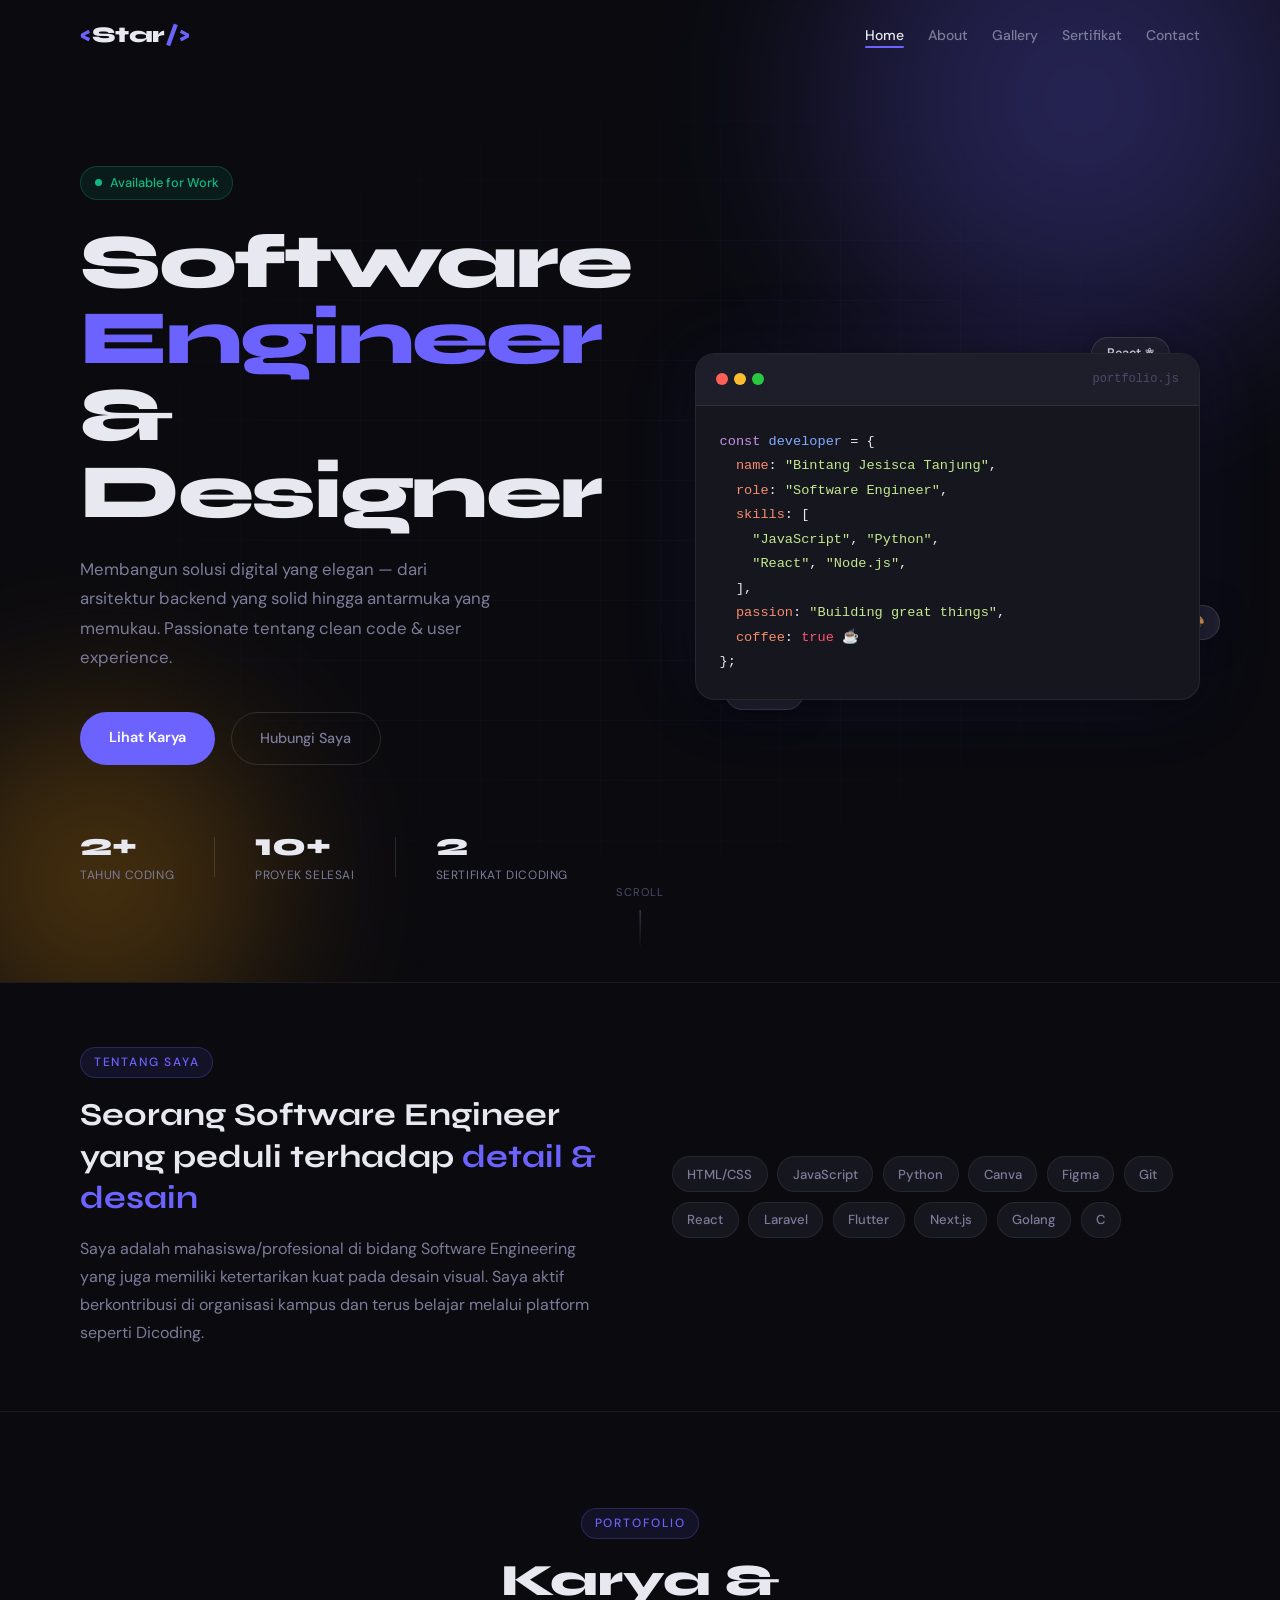
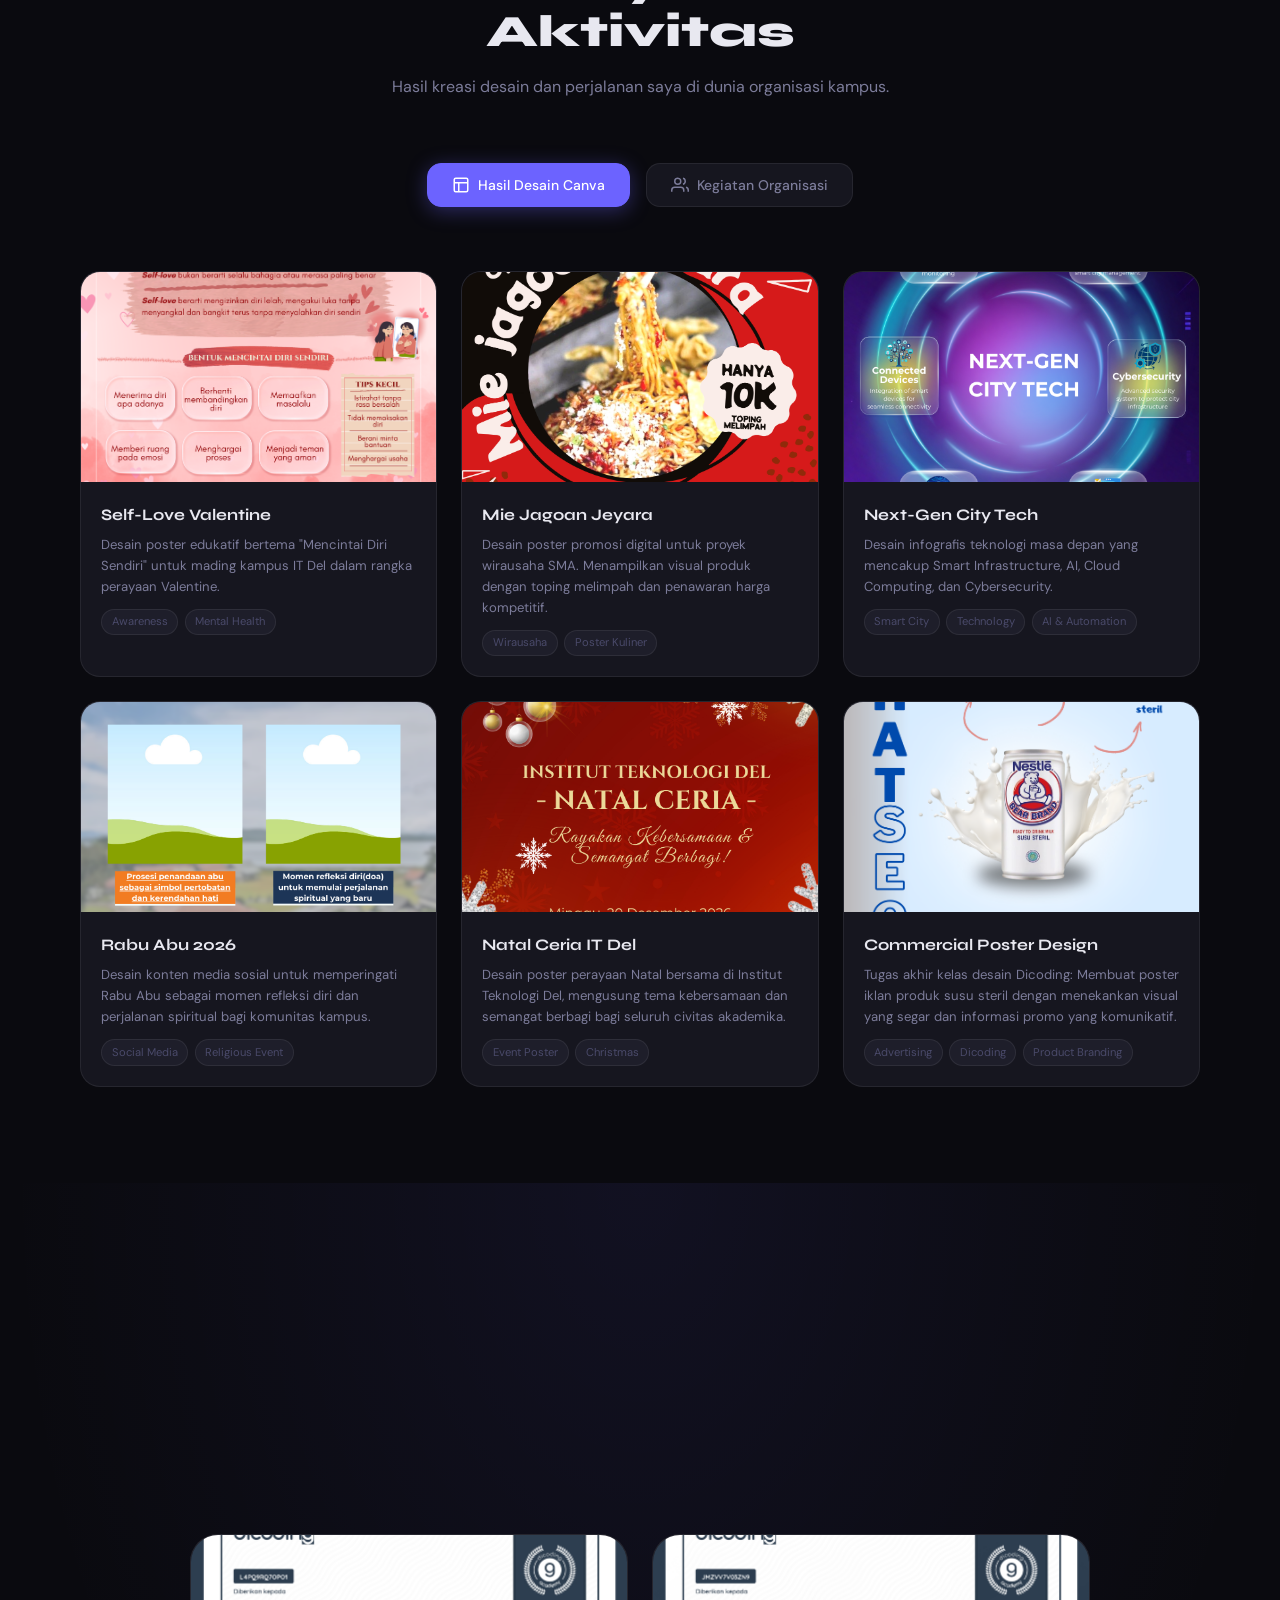
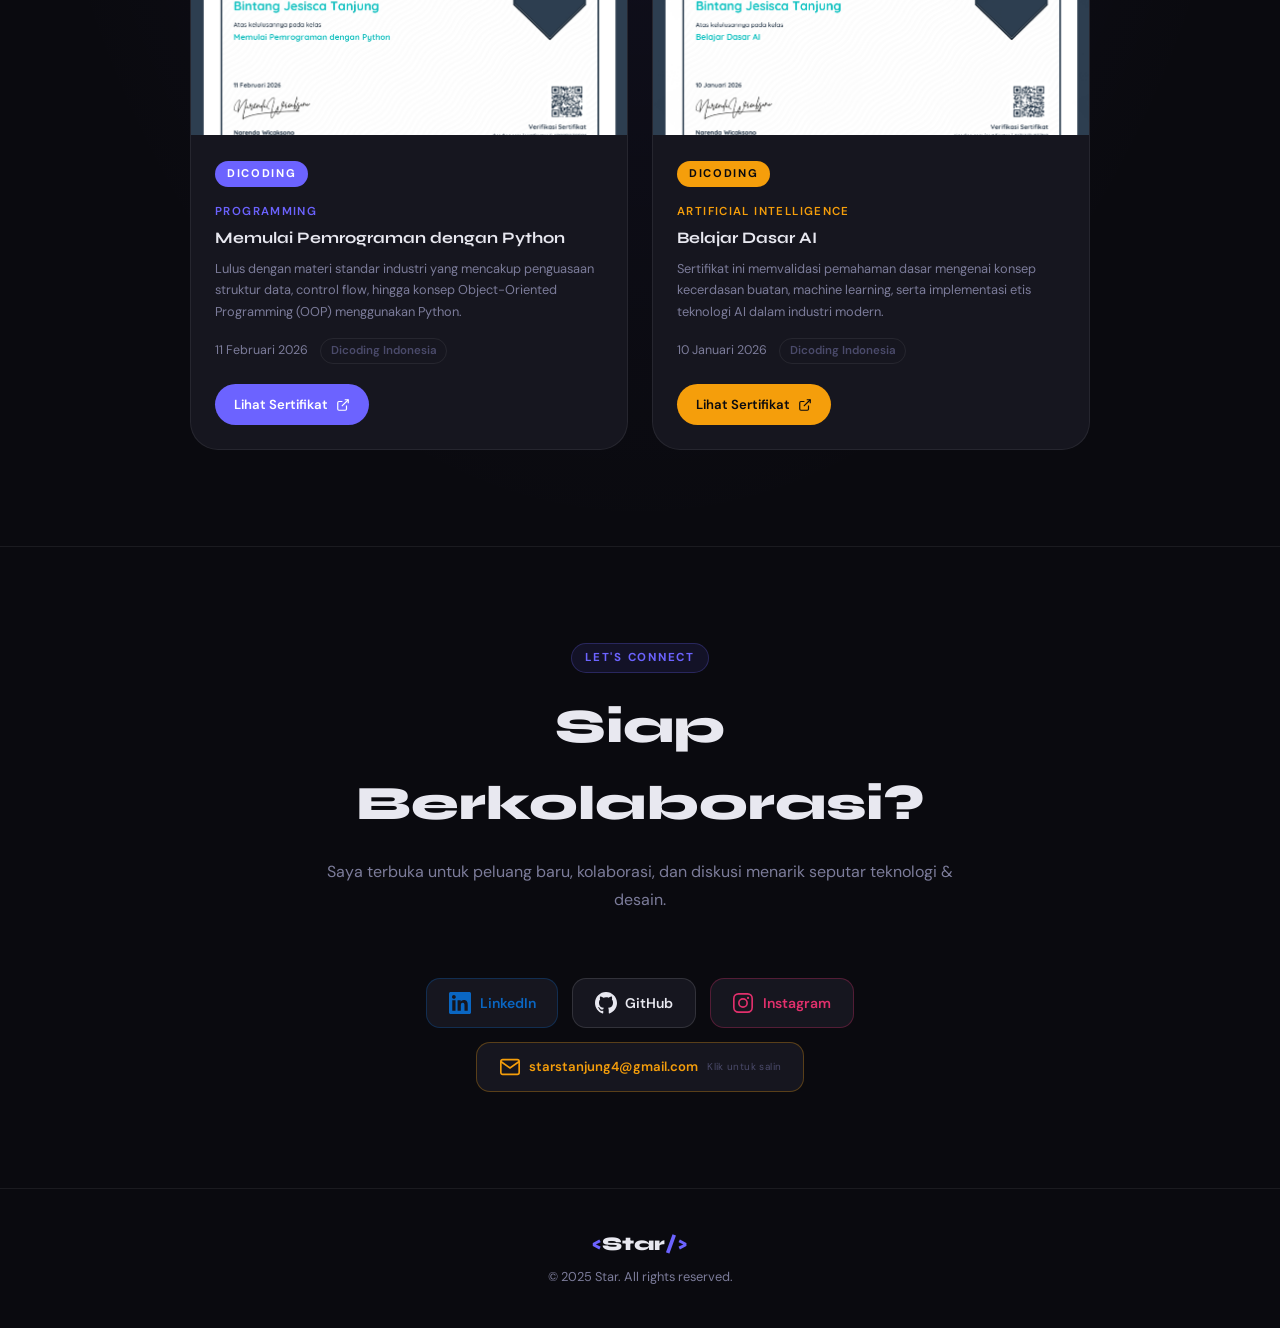
==== index.html @ 7c6a9b90 "Update web jeje" ====
<!DOCTYPE html>
<html lang="id">
<head>
  <meta charset="UTF-8" />
  <meta name="viewport" content="width=device-width, initial-scale=1.0" />
  <title>Bintang Tanjung — Software Engineer & Designer</title>
  <link rel="preconnect" href="https://fonts.googleapis.com" />
  <link rel="preconnect" href="https://fonts.gstatic.com" crossorigin />
  <link href="https://fonts.googleapis.com/css2?family=Syne:wght@400;600;700;800&family=DM+Sans:ital,wght@0,300;0,400;0,500;1,300&display=swap" rel="stylesheet" />
  <link rel="stylesheet" href="css/variables.css" />
  <link rel="stylesheet" href="css/reset.css" />
  <link rel="stylesheet" href="css/nav.css" />
  <link rel="stylesheet" href="css/hero.css" />
  <link rel="stylesheet" href="css/gallery.css" />
  <link rel="stylesheet" href="css/certificates.css" />
  <link rel="stylesheet" href="css/footer.css" />
  <link rel="stylesheet" href="css/animations.css" />
</head>
<body>

  <!-- ===== TOAST NOTIF ===== -->
  <div class="toast" id="toast">✅ Email disalin!</div>

  <!-- ===== LIGHTBOX ===== -->
  <div class="lightbox" id="lightbox">
    <button class="lightbox-close" id="lightboxClose">✕</button>
    <div class="lightbox-content">
      <img id="lightboxImg" src="" alt="Preview" />
    </div>
  </div>

  <!-- ===== NAVIGATION ===== -->
  <nav class="navbar" id="navbar">
    <div class="nav-container">
      <a href="#home" class="nav-logo">
        <span class="logo-bracket">&lt;</span>Star<span class="logo-bracket">/&gt;</span>
      </a>
      <ul class="nav-links" id="navLinks">
        <li><a href="#home" class="nav-link active">Home</a></li>
        <li><a href="#about" class="nav-link">About</a></li>
        <li><a href="#gallery" class="nav-link">Gallery</a></li>
        <li><a href="#certificates" class="nav-link">Sertifikat</a></li>
        <li><a href="#contact" class="nav-link">Contact</a></li>
      </ul>
      <button class="nav-toggle" id="navToggle" aria-label="Toggle menu">
        <span></span><span></span><span></span>
      </button>
    </div>
  </nav>

  <!-- ===== HERO ===== -->
  <section class="hero" id="home">
    <div class="hero-bg-grid"></div>
    <div class="hero-orb hero-orb-1"></div>
    <div class="hero-orb hero-orb-2"></div>
    <div class="hero-container">
      <div class="hero-content">
        <div class="hero-badge reveal">
          <span class="badge-dot"></span>
          Available for Work
        </div>
        <h1 class="hero-title reveal">
          Software<br/>
          <span class="title-accent">Engineer</span><br/>
          &amp; Designer
        </h1>
        <p class="hero-desc reveal">
          Membangun solusi digital yang elegan — dari arsitektur backend yang solid hingga antarmuka yang memukau. Passionate tentang clean code &amp; user experience.
        </p>
        <div class="hero-actions reveal">
          <a href="#gallery" class="btn-primary">Lihat Karya</a>
          <a href="#contact" class="btn-ghost">Hubungi Saya</a>
        </div>
        <div class="hero-stats reveal">
          <div class="stat">
            <span class="stat-num">2+</span>
            <span class="stat-label">Tahun Coding</span>
          </div>
          <div class="stat-divider"></div>
          <div class="stat">
            <span class="stat-num">10+</span>
            <span class="stat-label">Proyek Selesai</span>
          </div>
          <div class="stat-divider"></div>
          <div class="stat">
            <span class="stat-num">2</span>
            <span class="stat-label">Sertifikat Dicoding</span>
          </div>
        </div>
      </div>
      <div class="hero-visual reveal">
        <div class="code-card">
          <div class="code-card-header">
            <span class="dot red"></span>
            <span class="dot yellow"></span>
            <span class="dot green"></span>
            <span class="code-filename">portfolio.js</span>
          </div>
          <div class="code-body">
            <pre><code><span class="c-keyword">const</span> <span class="c-var">developer</span> = {
  <span class="c-prop">name</span>: <span class="c-str">"Bintang Jesisca Tanjung"</span>,
  <span class="c-prop">role</span>: <span class="c-str">"Software Engineer"</span>,
  <span class="c-prop">skills</span>: [
    <span class="c-str">"JavaScript"</span>, <span class="c-str">"Python"</span>,
    <span class="c-str">"React"</span>, <span class="c-str">"Node.js"</span>,
  ],
  <span class="c-prop">passion</span>: <span class="c-str">"Building great things"</span>,
  <span class="c-prop">coffee</span>: <span class="c-bool">true</span> ☕
};</code></pre>
          </div>
        </div>
        <div class="floating-tag tag-1">React ⚛</div>
        <div class="floating-tag tag-2">Canva 🎨</div>
        <div class="floating-tag tag-3">Figma ✦</div>
      </div>
    </div>
    <div class="hero-scroll-hint">
      <span>Scroll</span>
      <div class="scroll-line"></div>
    </div>
  </section>

  <!-- ===== ABOUT ===== -->
  <section class="about-strip" id="about">
    <div class="about-container">
      <div class="about-text reveal">
        <span class="section-label">Tentang Saya</span>
        <h2>Seorang Software Engineer yang peduli terhadap <em>detail &amp; desain</em></h2>
        <p>Saya adalah mahasiswa/profesional di bidang Software Engineering yang juga memiliki ketertarikan kuat pada desain visual. Saya aktif berkontribusi di organisasi kampus dan terus belajar melalui platform seperti Dicoding.</p>
      </div>
      <div class="about-skills reveal">
        <div class="skill-pill">HTML/CSS</div>
        <div class="skill-pill">JavaScript</div>
        <div class="skill-pill">Python</div>
        <div class="skill-pill">Canva</div>
        <div class="skill-pill">Figma</div>
        <div class="skill-pill">Git</div>
        <div class="skill-pill">React</div>
        <div class="skill-pill">Laravel</div>
        <div class="skill-pill">Flutter</div>
        <div class="skill-pill">Next.js</div>
        <div class="skill-pill">Golang</div>
        <div class="skill-pill">C</div>
      </div>
    </div>
  </section>

  <!-- ===== GALLERY ===== -->
  <section class="gallery-section" id="gallery">
    <div class="section-header reveal">
      <span class="section-label">Portofolio</span>
      <h2>Karya &amp; Aktivitas</h2>
      <p>Hasil kreasi desain dan perjalanan saya di dunia organisasi kampus.</p>
    </div>

    <!-- Tab Switcher -->
    <div class="gallery-tabs reveal">
      <button class="tab-btn active" data-tab="design">
        <svg width="18" height="18" viewBox="0 0 24 24" fill="none" stroke="currentColor" stroke-width="2"><rect x="3" y="3" width="18" height="18" rx="2"/><path d="M3 9h18M9 21V9"/></svg>
        Hasil Desain Canva
      </button>
      <button class="tab-btn" data-tab="org">
        <svg width="18" height="18" viewBox="0 0 24 24" fill="none" stroke="currentColor" stroke-width="2"><path d="M17 21v-2a4 4 0 0 0-4-4H5a4 4 0 0 0-4 4v2"/><circle cx="9" cy="7" r="4"/><path d="M23 21v-2a4 4 0 0 0-3-3.87"/><path d="M16 3.13a4 4 0 0 1 0 7.75"/></svg>
        Kegiatan Organisasi
      </button>
    </div>

    <!-- Design Tab -->
    <div class="gallery-grid" id="tab-design">

      <div class="gallery-card reveal" data-category="design">
        <div class="card-img-wrap">
          <img
            class="card-img"
            src="assets/images/cin.png"
            alt="Poster Event Kampus"
            loading="lazy"
            onerror="this.style.display='none'; this.nextElementSibling.style.display='flex';"
          />
          <div class="card-overlay">
            <span class="overlay-tag">Depkominfo Project</span>
            <button class="preview-btn" data-img="assets/images/cin.png" title="Lihat besar">
              <svg width="14" height="14" viewBox="0 0 24 24" fill="none" stroke="currentColor" stroke-width="2.5"><path d="M15 3h6v6M9 21H3v-6M21 3l-7 7M3 21l7-7"/></svg>
            </button>
          </div>
        </div>
        <div class="card-info">
          <h3>Self-Love Valentine</h3>
          <p>Desain poster edukatif bertema "Mencintai Diri Sendiri" untuk mading kampus IT Del dalam rangka perayaan Valentine.</p>
          <div class="card-tags">
            <span>Awareness</span><span>Mental Health</span>
          </div>
        </div>
      </div>

      <div class="gallery-card reveal" data-category="design">
        <div class="card-img-wrap">
          <img class="card-img" src="assets/images/kw.png" alt="Konten Instagram" loading="lazy"
            onerror="this.style.display='none'; this.nextElementSibling.style.display='flex';" />
          <div class="card-overlay">
            <span class="overlay-tag">Entrepreneurship Project</span>
            <button class="preview-btn" data-img="assets/images/kw.png" title="Lihat besar">
              <svg width="14" height="14" viewBox="0 0 24 24" fill="none" stroke="currentColor" stroke-width="2.5"><path d="M15 3h6v6M9 21H3v-6M21 3l-7 7M3 21l7-7"/></svg>
            </button>
          </div>
        </div>
        <div class="card-info">
          <h3>Mie Jagoan Jeyara</h3>
          <p>Desain poster promosi digital untuk proyek wirausaha SMA. Menampilkan visual produk dengan toping melimpah dan penawaran harga kompetitif.</p>
          <div class="card-tags"><span>Wirausaha</span><span>Poster Kuliner</span></div>
        </div>
      </div>

      <div class="gallery-card reveal" data-category="design">
        <div class="card-img-wrap">
          <img class="card-img" src="assets/images/bem.png" alt="Infografis" loading="lazy"
            onerror="this.style.display='none'; this.nextElementSibling.style.display='flex';" />
          <div class="card-overlay">
            <span class="overlay-tag">Infographic Design</span>
            <button class="preview-btn" data-img="assets/images/bem.png" title="Lihat besar">
              <svg width="14" height="14" viewBox="0 0 24 24" fill="none" stroke="currentColor" stroke-width="2.5"><path d="M15 3h6v6M9 21H3v-6M21 3l-7 7M3 21l7-7"/></svg>
            </button>
          </div>
        </div>
        <div class="card-info">
          <h3>Next-Gen City Tech</h3>
          <p>Desain infografis teknologi masa depan yang mencakup Smart Infrastructure, AI, Cloud Computing, dan Cybersecurity.</p>
          <div class="card-tags"><span>Smart City</span><span>Technology</span><span>AI & Automation</span></div>
        </div>
      </div>

      <div class="gallery-card reveal" data-category="design">
        <div class="card-img-wrap">
          <img class="card-img" src="assets/images/abu.png" alt="Presentasi" loading="lazy"
            onerror="this.style.display='none'; this.nextElementSibling.style.display='flex';" />
          <div class="card-overlay">
            <span class="overlay-tag">BEM IT Del Project</span>
            <button class="preview-btn" data-img="assets/images/abu.png" title="Lihat besar">
              <svg width="14" height="14" viewBox="0 0 24 24" fill="none" stroke="currentColor" stroke-width="2.5"><path d="M15 3h6v6M9 21H3v-6M21 3l-7 7M3 21l7-7"/></svg>
            </button>
          </div>
        </div>
        <div class="card-info">
          <h3>Rabu Abu 2026</h3>
          <p>Desain konten media sosial untuk memperingati Rabu Abu sebagai momen refleksi diri dan perjalanan spiritual bagi komunitas kampus.</p>
          <div class="card-tags"><span>Social Media</span><span>Religious Event</span></div>
        </div>
      </div>

      <div class="gallery-card reveal" data-category="design">
        <div class="card-img-wrap">
          <img class="card-img" src="assets/images/natal.png" alt="Banner" loading="lazy"
            onerror="this.style.display='none'; this.nextElementSibling.style.display='flex';" />
          <div class="card-overlay">
            <span class="overlay-tag">Official Event Design</span>
            <button class="preview-btn" data-img="assets/images/natal.png" title="Lihat besar">
              <svg width="14" height="14" viewBox="0 0 24 24" fill="none" stroke="currentColor" stroke-width="2.5"><path d="M15 3h6v6M9 21H3v-6M21 3l-7 7M3 21l7-7"/></svg>
            </button>
          </div>
        </div>
        <div class="card-info">
          <h3>Natal Ceria IT Del</h3>
          <p>Desain poster perayaan Natal bersama di Institut Teknologi Del, mengusung tema kebersamaan dan semangat berbagi bagi seluruh civitas akademika.</p>
          <div class="card-tags"><span>Event Poster</span><span>Christmas</span></div>
        </div>
      </div>

      <div class="gallery-card reveal" data-category="design">
        <div class="card-img-wrap">
          <img class="card-img" src="assets/images/code.png" alt="Branding" loading="lazy"
            onerror="this.style.display='none'; this.nextElementSibling.style.display='flex';" />
          <div class="card-overlay">
            <span class="overlay-tag">Dicoding Final Project</span>
            <button class="preview-btn" data-img="assets/images/code.png" title="Lihat besar">
              <svg width="14" height="14" viewBox="0 0 24 24" fill="none" stroke="currentColor" stroke-width="2.5"><path d="M15 3h6v6M9 21H3v-6M21 3l-7 7M3 21l7-7"/></svg>
            </button>
          </div>
        </div>
        <div class="card-info">
          <h3>Commercial Poster Design</h3>
          <p>Tugas akhir kelas desain Dicoding: Membuat poster iklan produk susu steril dengan menekankan visual yang segar dan informasi promo yang komunikatif.</p>
          <div class="card-tags"><span>Advertising</span><span>Dicoding</span><span>Product Branding</span></div>
        </div>
      </div>
    </div>

    <!-- Org Tab -->
    <div class="gallery-grid hidden" id="tab-org">

      <!--
        =====================================================
        CARA MENAMBAHKAN FOTO KEGIATAN ORGANISASI:
        Simpan foto di folder: assets/images/
        Ganti src="assets/images/org-1.jpg" dll sesuai nama filenya.
        =====================================================
      -->

      <div class="gallery-card org-card reveal">
        <div class="card-img-wrap">
          <img class="card-img" src="assets/images/depkom.jpeg" alt="Pelantikan Depkominfo BEM IT Del 2026" loading="lazy"
            onerror="this.style.display='none'; this.nextElementSibling.style.display='flex';" />
          <div class="card-overlay org">
            <span class="overlay-tag org-tag">Organisasi</span>
            <button class="preview-btn" data-img="assets/images/depkom.jpeg" title="Lihat besar">
              <svg width="14" height="14" viewBox="0 0 24 24" fill="none" stroke="currentColor" stroke-width="2.5"><path d="M15 3h6v6M9 21H3v-6M21 3l-7 7M3 21l7-7"/></svg>
            </button>
          </div>
        </div>
        <div class="card-info">
          <div class="org-badge">BEM Institut Teknologi Del</div>
          <h3>Departemen Kominfo</h3>
          <p>Resmi dilantik sebagai bagian dari Departemen Komunikasi dan Informasi BEM IT Del periode 2026, bertanggung jawab dalam pengelolaan media dan komunikasi publik kampus.</p>
          <div class="card-tags"><span>Public Relation</span><span>Communication</span></div>
        </div>
      </div>

      <div class="gallery-card org-card reveal">
        <div class="card-img-wrap">
          <img class="card-img" src="assets/images/desain.jpeg" alt="Tim Desain Depkominfo BEM IT Del" loading="lazy"
            onerror="this.style.display='none'; this.nextElementSibling.style.display='flex';" />
          <div class="card-overlay org">
            <span class="overlay-tag org-tag">Creative Team</span>
            <button class="preview-btn" data-img="assets/images/desain.jpeg" title="Lihat besar">
              <svg width="14" height="14" viewBox="0 0 24 24" fill="none" stroke="currentColor" stroke-width="2.5"><path d="M15 3h6v6M9 21H3v-6M21 3l-7 7M3 21l7-7"/></svg>
            </button>
          </div>
        </div>
        <div class="card-info">
          <div class="org-badge">Divisi Desain - Depkominfo</div>
          <h3>Visual Identity Designer</h3>
          <p>Bertanggung jawab dalam merancang identitas visual, poster kegiatan, dan konten kreatif untuk mendukung komunikasi publik BEM Institut Teknologi Del.</p>
          <div class="card-tags"><span>Graphic Design</span><span>Creative Media</span></div>
        </div>
      </div>

      <div class="gallery-card org-card reveal">
        <div class="card-img-wrap">
          <img class="card-img" src="assets/images/sertijab rdc.jpeg" alt="Sertijab RDC IT Del" loading="lazy"
            onerror="this.style.display='none'; this.nextElementSibling.style.display='flex';" />
          <div class="card-overlay org">
            <span class="overlay-tag org-tag">UKM RDC</span>
            <button class="preview-btn" data-img="assets/images/sertijab rdc.jpeg" title="Lihat besar">
              <svg width="14" height="14" viewBox="0 0 24 24" fill="none" stroke="currentColor" stroke-width="2.5"><path d="M15 3h6v6M9 21H3v-6M21 3l-7 7M3 21l7-7"/></svg>
            </button>
          </div>
        </div>
        <div class="card-info">
          <div class="org-badge">Radio & Digital Content Del</div>
          <h3>Serah Terima Jabatan</h3>
          <p>Momen resmi serah terima jabatan di UKM RDC IT Del, menandai komitmen untuk terus menginspirasi melalui konten digital dan penyiaran radio kampus.</p>
          <div class="card-tags"><span>Leadership</span><span>Broadcasting</span></div>
        </div>
      </div>
    </div>
  </section>

  <!-- ===== CERTIFICATES ===== -->
  <section class="cert-section" id="certificates">
    <div class="cert-bg"></div>
    <div class="section-header reveal">
      <span class="section-label">Pencapaian</span>
      <h2>Sertifikat Dicoding</h2>
      <p>Bukti komitmen saya dalam terus belajar dan berkembang di bidang teknologi.</p>
    </div>
    <div class="cert-grid">
      <div class="cert-card reveal">
        <div class="cert-img-wrap">
          <img
            class="cert-img"
            src="assets/images/1.jpg"
            alt="Sertifikat Memulai Pemrograman dengan Python"
            loading="lazy"
            onerror="this.style.display='none'; this.nextElementSibling.style.display='flex';"
          />
          <button class="cert-zoom-btn" data-img="assets/images/1.jpg" title="Perbesar">
            <svg width="16" height="16" viewBox="0 0 24 24" fill="none" stroke="currentColor" stroke-width="2.5"><path d="M15 3h6v6M9 21H3v-6M21 3l-7 7M3 21l7-7"/></svg>
          </button>
        </div>
        <div class="cert-card-inner">
          <div class="cert-ribbon">Dicoding</div>
          <div class="cert-body">
            <span class="cert-category">Programming</span>
            <h3 class="cert-title">Memulai Pemrograman dengan Python</h3>
            <p class="cert-desc">Lulus dengan materi standar industri yang mencakup penguasaan struktur data, control flow, hingga konsep Object-Oriented Programming (OOP) menggunakan Python.</p>
            <div class="cert-meta">
              <span class="cert-date">11 Februari 2026</span>
              <span class="cert-issuer">Dicoding Indonesia</span>
            </div>
          </div>
          <a href="https://www.dicoding.com/certificates/L4PQ9RQ7OPO1" target="_blank" rel="noopener" class="cert-btn">
            Lihat Sertifikat
            <svg width="14" height="14" viewBox="0 0 24 24" fill="none" stroke="currentColor" stroke-width="2"><path d="M18 13v6a2 2 0 0 1-2 2H5a2 2 0 0 1-2-2V8a2 2 0 0 1 2-2h6"/><polyline points="15,3 21,3 21,9"/><line x1="10" y1="14" x2="21" y2="3"/></svg>
          </a>
        </div>
        <div class="cert-glow"></div>
      </div>

      <div class="cert-card reveal">
        <div class="cert-img-wrap">
          <img
            class="cert-img"
            src="assets/images/2.jpg"
            alt="Sertifikat Belajar Dasar AI"
            loading="lazy"
            onerror="this.style.display='none'; this.nextElementSibling.style.display='flex';"
          />
          <button class="cert-zoom-btn" data-img="assets/images/2.jpg" title="Perbesar">
            <svg width="16" height="16" viewBox="0 0 24 24" fill="none" stroke="currentColor" stroke-width="2.5"><path d="M15 3h6v6M9 21H3v-6M21 3l-7 7M3 21l7-7"/></svg>
          </button>
        </div>
        <div class="cert-card-inner">
          <div class="cert-ribbon ribbon-2">Dicoding</div>
          <div class="cert-body">
            <span class="cert-category cert-category-2">Artificial Intelligence</span>
            <h3 class="cert-title">Belajar Dasar AI</h3>
            <p class="cert-desc">Sertifikat ini memvalidasi pemahaman dasar mengenai konsep kecerdasan buatan, machine learning, serta implementasi etis teknologi AI dalam industri modern.</p>
            <div class="cert-meta">
              <span class="cert-date">10 Januari 2026</span>
              <span class="cert-issuer">Dicoding Indonesia</span>
            </div>
          </div>
          <a href="https://www.dicoding.com/certificates/JMZVV7V03ZN9" target="_blank" rel="noopener" class="cert-btn cert-btn-2">
            Lihat Sertifikat
            <svg width="14" height="14" viewBox="0 0 24 24" fill="none" stroke="currentColor" stroke-width="2"><path d="M18 13v6a2 2 0 0 1-2 2H5a2 2 0 0 1-2-2V8a2 2 0 0 1 2-2h6"/><polyline points="15,3 21,3 21,9"/><line x1="10" y1="14" x2="21" y2="3"/></svg>
          </a>
        </div>
        <div class="cert-glow cert-glow-2"></div>
      </div>
    </div>
  </section>

  <!-- ===== CONTACT / FOOTER ===== -->
  <section class="contact-section" id="contact">
    <div class="contact-container reveal">
      <div class="contact-tag">Let's Connect</div>
      <h2>Siap Berkolaborasi?</h2>
      <p>Saya terbuka untuk peluang baru, kolaborasi, dan diskusi menarik seputar teknologi & desain.</p>
      <div class="contact-links">

        <a href="https://linkedin.com/in/bintang-jesisca-tanjung-06610a270" target="_blank" rel="noopener" class="contact-card linkedin">
          <!-- ✏️ Ganti USERNAME_KAMU dengan username LinkedIn kamu -->
          <svg width="22" height="22" viewBox="0 0 24 24" fill="currentColor"><path d="M20.447 20.452h-3.554v-5.569c0-1.328-.027-3.037-1.852-3.037-1.853 0-2.136 1.445-2.136 2.939v5.667H9.351V9h3.414v1.561h.046c.477-.9 1.637-1.85 3.37-1.85 3.601 0 4.267 2.37 4.267 5.455v6.286zM5.337 7.433c-1.144 0-2.063-.926-2.063-2.065 0-1.138.92-2.063 2.063-2.063 1.14 0 2.064.925 2.064 2.063 0 1.139-.925 2.065-2.064 2.065zm1.782 13.019H3.555V9h3.564v11.452zM22.225 0H1.771C.792 0 0 .774 0 1.729v20.542C0 23.227.792 24 1.771 24h20.451C23.2 24 24 23.227 24 22.271V1.729C24 .774 23.2 0 22.222 0h.003z"/></svg>
          LinkedIn
        </a>

        <a href="https://github.com/adorablestarr" target="_blank" rel="noopener" class="contact-card github">
          <!-- ✏️ Ganti USERNAME_KAMU dengan username GitHub kamu -->
          <svg width="22" height="22" viewBox="0 0 24 24" fill="currentColor"><path d="M12 0C5.374 0 0 5.373 0 12c0 5.302 3.438 9.8 8.207 11.387.599.111.793-.261.793-.577v-2.234c-3.338.726-4.033-1.416-4.033-1.416-.546-1.387-1.333-1.756-1.333-1.756-1.089-.745.083-.729.083-.729 1.205.084 1.839 1.237 1.839 1.237 1.07 1.834 2.807 1.304 3.492.997.107-.775.418-1.305.762-1.604-2.665-.305-5.467-1.334-5.467-5.931 0-1.311.469-2.381 1.236-3.221-.124-.303-.535-1.524.117-3.176 0 0 1.008-.322 3.301 1.23A11.509 11.509 0 0 1 12 5.803c1.02.005 2.047.138 3.006.404 2.291-1.552 3.297-1.23 3.297-1.23.653 1.653.242 2.874.118 3.176.77.84 1.235 1.911 1.235 3.221 0 4.609-2.807 5.624-5.479 5.921.43.372.823 1.102.823 2.222v3.293c0 .319.192.694.801.576C20.566 21.797 24 17.3 24 12c0-6.627-5.373-12-12-12z"/></svg>
          GitHub
        </a>

        <a href="https://instagram.com/_na.jaeris?utm_source=ig_web_button_share_sheet&igsh=ZDNlZDc0MzIxNw==" target="_blank" rel="noopener" class="contact-card instagram">
          <svg width="22" height="22" viewBox="0 0 24 24" fill="none" stroke="currentColor" stroke-width="1.8"><rect x="2" y="2" width="20" height="20" rx="5"/><circle cx="12" cy="12" r="4.5"/><circle cx="17.5" cy="6.5" r="1.2" fill="currentColor" stroke="none"/></svg>
          Instagram
        </a>

        <!-- Email - klik untuk salin alamat email -->
        <button
          class="contact-card email"
          id="copyEmailBtn"
          data-email="starstanjung4@gmail.com"
          title="Klik untuk salin email"
          type="button"
        >
          <!-- ✏️ Ganti data-email dengan email kamu -->
          <svg width="22" height="22" viewBox="0 0 24 24" fill="none" stroke="currentColor" stroke-width="1.8"><path d="M4 4h16c1.1 0 2 .9 2 2v12c0 1.1-.9 2-2 2H4c-1.1 0-2-.9-2-2V6c0-1.1.9-2 2-2z"/><polyline points="22,6 12,13 2,6"/></svg>
          <span id="emailBtnText">starstanjung4@gmail.com</span>
          <span class="copy-hint">Klik untuk salin</span>
        </button>

      </div>
    </div>
  </section>

  <footer class="footer">
    <div class="footer-container">
      <span class="footer-logo"><span class="logo-bracket">&lt;</span>Star<span class="logo-bracket">/&gt;</span></span>
      <p class="footer-copy">© 2025 Star. All rights reserved.</p>
    </div>
  </footer>

  <script src="js/nav.js"></script>
  <script src="js/gallery.js"></script>
  <script src="js/animations.js"></script>
</body>
</html>
---- css/variables.css ----
:root {
  /* Colors */
  --clr-bg: #0a0a0f;
  --clr-bg-2: #111118;
  --clr-surface: #16161f;
  --clr-surface-2: #1e1e2a;
  --clr-border: rgba(255,255,255,0.07);
  --clr-border-2: rgba(255,255,255,0.12);

  --clr-accent: #6c63ff;
  --clr-accent-2: #f59e0b;
  --clr-accent-org: #10b981;

  --clr-text: #e8e8f0;
  --clr-text-muted: #7c7c9a;
  --clr-text-dim: #4a4a6a;

  /* Typography */
  --font-display: 'Syne', sans-serif;
  --font-body: 'DM Sans', sans-serif;

  /* Spacing */
  --space-xs: 0.5rem;
  --space-sm: 1rem;
  --space-md: 1.5rem;
  --space-lg: 2.5rem;
  --space-xl: 4rem;
  --space-2xl: 6rem;

  /* Border radius */
  --radius-sm: 8px;
  --radius-md: 14px;
  --radius-lg: 20px;
  --radius-xl: 28px;

  /* Shadows */
  --shadow-card: 0 4px 30px rgba(0,0,0,0.4);
  --shadow-glow: 0 0 60px rgba(108,99,255,0.15);

  /* Transitions */
  --transition: 0.3s cubic-bezier(0.4, 0, 0.2, 1);
  --transition-slow: 0.6s cubic-bezier(0.4, 0, 0.2, 1);

  /* Nav height */
  --nav-h: 70px;
}
---- css/nav.css ----
.navbar {
  position: fixed;
  top: 0;
  left: 0;
  right: 0;
  z-index: 1000;
  height: var(--nav-h);
  background: transparent;
  transition: background var(--transition), box-shadow var(--transition);
}

.navbar.scrolled {
  background: rgba(10, 10, 15, 0.9);
  backdrop-filter: blur(20px);
  -webkit-backdrop-filter: blur(20px);
  border-bottom: 1px solid var(--clr-border);
  box-shadow: 0 4px 30px rgba(0,0,0,0.3);
}

.nav-container {
  max-width: 1200px;
  margin: 0 auto;
  padding: 0 var(--space-lg);
  height: 100%;
  display: flex;
  align-items: center;
  gap: var(--space-lg);
}

.nav-logo {
  font-family: var(--font-display);
  font-size: 1.4rem;
  font-weight: 800;
  color: var(--clr-text);
  margin-right: auto;
  letter-spacing: -0.02em;
}

.logo-bracket {
  color: var(--clr-accent);
}

.nav-links {
  display: flex;
  gap: var(--space-md);
  align-items: center;
}

.nav-link {
  font-size: 0.875rem;
  font-weight: 500;
  color: var(--clr-text-muted);
  transition: color var(--transition);
  position: relative;
  padding-bottom: 2px;
}

.nav-link::after {
  content: '';
  position: absolute;
  bottom: -2px;
  left: 0;
  width: 0;
  height: 2px;
  background: var(--clr-accent);
  border-radius: 2px;
  transition: width var(--transition);
}

.nav-link:hover,
.nav-link.active {
  color: var(--clr-text);
}

.nav-link:hover::after,
.nav-link.active::after {
  width: 100%;
}

.nav-toggle {
  display: none;
  flex-direction: column;
  gap: 5px;
  padding: 4px;
}

.nav-toggle span {
  display: block;
  width: 22px;
  height: 2px;
  background: var(--clr-text);
  border-radius: 2px;
  transition: var(--transition);
  /* ✅ FIX: tambah transform-origin supaya rotasi pivot di tengah */
  transform-origin: center;
}

/* ✅ FIX: Animasi hamburger → tanda ✕ saat menu terbuka */
/* Sebelumnya tidak ada CSS ini → 3 garis diam saja saat menu dibuka */
.nav-toggle.open span:nth-child(1) {
  transform: translateY(7px) rotate(45deg);
}
.nav-toggle.open span:nth-child(2) {
  opacity: 0;
  transform: scaleX(0);
}
.nav-toggle.open span:nth-child(3) {
  transform: translateY(-7px) rotate(-45deg);
}

@media (max-width: 768px) {
  .nav-links {
    position: fixed;
    top: var(--nav-h);
    left: 0;
    right: 0;
    background: rgba(10,10,15,0.97);
    backdrop-filter: blur(20px);
    flex-direction: column;
    padding: var(--space-lg);
    gap: var(--space-md);
    transform: translateY(-120%);
    opacity: 0;
    transition: transform var(--transition), opacity var(--transition);
    border-bottom: 1px solid var(--clr-border);
  }

  .nav-links.open {
    transform: translateY(0);
    opacity: 1;
  }

  .nav-toggle {
    display: flex;
  }
}
---- css/hero.css ----
.hero {
  position: relative;
  min-height: 100vh;
  display: flex;
  flex-direction: column;
  justify-content: center;
  padding-top: var(--nav-h);
  overflow: hidden;
}

.hero-bg-grid {
  position: absolute;
  inset: 0;
  background-image:
    linear-gradient(rgba(108,99,255,0.04) 1px, transparent 1px),
    linear-gradient(90deg, rgba(108,99,255,0.04) 1px, transparent 1px);
  background-size: 60px 60px;
  mask-image: radial-gradient(ellipse at center, black 40%, transparent 75%);
}

.hero-orb {
  position: absolute;
  border-radius: 50%;
  filter: blur(80px);
  opacity: 0.35;
  pointer-events: none;
}

.hero-orb-1 {
  width: 600px;
  height: 600px;
  background: radial-gradient(circle, #6c63ff, transparent);
  top: -200px;
  right: -100px;
  animation: orb-float 8s ease-in-out infinite;
}

.hero-orb-2 {
  width: 400px;
  height: 400px;
  background: radial-gradient(circle, #f59e0b, transparent);
  bottom: -100px;
  left: -100px;
  animation: orb-float 10s ease-in-out infinite reverse;
}

@keyframes orb-float {
  0%, 100% { transform: translate(0, 0) scale(1); }
  50% { transform: translate(20px, -20px) scale(1.05); }
}

.hero-container {
  max-width: 1200px;
  margin: 0 auto;
  padding: var(--space-2xl) var(--space-lg);
  display: grid;
  grid-template-columns: 1fr 1fr;
  gap: var(--space-xl);
  align-items: center;
  position: relative;
  z-index: 1;
}

.hero-badge {
  display: inline-flex;
  align-items: center;
  gap: 0.5rem;
  font-size: 0.8rem;
  font-weight: 500;
  color: var(--clr-accent-org);
  background: rgba(16,185,129,0.1);
  border: 1px solid rgba(16,185,129,0.25);
  padding: 0.35rem 0.85rem;
  border-radius: 100px;
  margin-bottom: var(--space-md);
}

.badge-dot {
  width: 7px;
  height: 7px;
  background: var(--clr-accent-org);
  border-radius: 50%;
  animation: pulse-dot 2s ease-in-out infinite;
}

@keyframes pulse-dot {
  0%, 100% { opacity: 1; transform: scale(1); }
  50% { opacity: 0.5; transform: scale(0.8); }
}

.hero-title {
  font-family: var(--font-display);
  font-size: clamp(3rem, 6vw, 5rem);
  font-weight: 800;
  line-height: 1.0;
  letter-spacing: -0.03em;
  margin-bottom: var(--space-md);
}

.title-accent {
  color: var(--clr-accent);
  position: relative;
}

.hero-desc {
  font-size: 1.05rem;
  color: var(--clr-text-muted);
  max-width: 420px;
  line-height: 1.75;
  margin-bottom: var(--space-lg);
}

.hero-actions {
  display: flex;
  gap: var(--space-sm);
  flex-wrap: wrap;
  margin-bottom: var(--space-xl);
}

.btn-primary {
  display: inline-block;
  padding: 0.85rem 1.8rem;
  background: var(--clr-accent);
  color: white;
  font-weight: 600;
  font-size: 0.9rem;
  border-radius: 100px;
  transition: transform var(--transition), opacity var(--transition), box-shadow var(--transition);
}

.btn-primary:hover {
  transform: translateY(-2px);
  opacity: 0.9;
  box-shadow: 0 10px 30px rgba(108,99,255,0.4);
}

.btn-ghost {
  display: inline-block;
  padding: 0.85rem 1.8rem;
  border: 1px solid var(--clr-border-2);
  color: var(--clr-text-muted);
  font-weight: 500;
  font-size: 0.9rem;
  border-radius: 100px;
  transition: border-color var(--transition), color var(--transition), background var(--transition);
}

.btn-ghost:hover {
  border-color: var(--clr-accent);
  color: var(--clr-text);
  background: rgba(108,99,255,0.08);
}

.hero-stats {
  display: flex;
  align-items: center;
  gap: var(--space-lg);
}

.stat-num {
  display: block;
  font-family: var(--font-display);
  font-size: 2rem;
  font-weight: 800;
  color: var(--clr-text);
  line-height: 1;
}

.stat-label {
  font-size: 0.75rem;
  color: var(--clr-text-muted);
  text-transform: uppercase;
  letter-spacing: 0.05em;
}

.stat-divider {
  width: 1px;
  height: 40px;
  background: var(--clr-border-2);
}

/* Code card */
.hero-visual {
  position: relative;
}

.code-card {
  background: var(--clr-surface);
  border: 1px solid var(--clr-border);
  border-radius: var(--radius-lg);
  overflow: hidden;
  box-shadow: var(--shadow-card), 0 0 80px rgba(108,99,255,0.1);
  position: relative;
  z-index: 1;
}

.code-card-header {
  display: flex;
  align-items: center;
  gap: 0.4rem;
  padding: 1rem 1.25rem;
  background: var(--clr-surface-2);
  border-bottom: 1px solid var(--clr-border);
}

.dot {
  width: 12px;
  height: 12px;
  border-radius: 50%;
}
.dot.red { background: #ff5f57; }
.dot.yellow { background: #febc2e; }
.dot.green { background: #28c840; }

.code-filename {
  margin-left: auto;
  font-size: 0.75rem;
  color: var(--clr-text-dim);
  font-family: monospace;
}

.code-body {
  padding: 1.5rem;
}

.code-body pre {
  font-family: 'Courier New', monospace;
  font-size: 0.85rem;
  line-height: 1.8;
  white-space: pre-wrap;
}

.c-keyword { color: #c792ea; }
.c-var { color: #82aaff; }
.c-prop { color: #f78c6c; }
.c-str { color: #c3e88d; }
.c-bool { color: #ff5370; }

/* Floating tags */
.floating-tag {
  position: absolute;
  font-size: 0.78rem;
  font-weight: 600;
  padding: 0.4rem 0.9rem;
  border-radius: 100px;
  background: var(--clr-surface-2);
  border: 1px solid var(--clr-border-2);
  color: var(--clr-text);
  white-space: nowrap;
  box-shadow: var(--shadow-card);
}

.tag-1 {
  top: -16px;
  right: 30px;
  animation: tag-float 5s ease-in-out infinite;
}
.tag-2 {
  bottom: 60px;
  right: -20px;
  animation: tag-float 6s ease-in-out infinite 1s;
}
.tag-3 {
  bottom: -10px;
  left: 30px;
  animation: tag-float 7s ease-in-out infinite 0.5s;
}

@keyframes tag-float {
  0%, 100% { transform: translateY(0); }
  50% { transform: translateY(-8px); }
}

/* Scroll hint */
.hero-scroll-hint {
  position: absolute;
  bottom: 2rem;
  left: 50%;
  transform: translateX(-50%);
  display: flex;
  flex-direction: column;
  align-items: center;
  gap: 0.5rem;
  font-size: 0.7rem;
  letter-spacing: 0.1em;
  text-transform: uppercase;
  color: var(--clr-text-dim);
  z-index: 1;
}

.scroll-line {
  width: 1px;
  height: 40px;
  background: linear-gradient(to bottom, var(--clr-text-dim), transparent);
  animation: scroll-pulse 2s ease-in-out infinite;
}

@keyframes scroll-pulse {
  0%, 100% { opacity: 1; }
  50% { opacity: 0.3; }
}

/* About strip */
.about-strip {
  padding: var(--space-xl) 0;
  border-top: 1px solid var(--clr-border);
  border-bottom: 1px solid var(--clr-border);
}

.about-container {
  max-width: 1200px;
  margin: 0 auto;
  padding: 0 var(--space-lg);
  display: grid;
  grid-template-columns: 1fr 1fr;
  gap: var(--space-xl);
  align-items: center;
}

.about-text .section-label { margin-bottom: var(--space-sm); }

.about-text h2 {
  font-family: var(--font-display);
  font-size: clamp(1.5rem, 3vw, 2rem);
  font-weight: 700;
  line-height: 1.3;
  margin-bottom: var(--space-sm);
}

.about-text h2 em {
  font-style: normal;
  color: var(--clr-accent);
}

.about-text p {
  color: var(--clr-text-muted);
  line-height: 1.75;
}

.about-skills {
  display: flex;
  flex-wrap: wrap;
  gap: 0.6rem;
}

.skill-pill {
  padding: 0.4rem 0.9rem;
  background: var(--clr-surface);
  border: 1px solid var(--clr-border);
  border-radius: 100px;
  font-size: 0.82rem;
  font-weight: 500;
  color: var(--clr-text-muted);
  transition: border-color var(--transition), color var(--transition), background var(--transition);
}

.skill-pill:hover {
  border-color: var(--clr-accent);
  color: var(--clr-text);
  background: rgba(108,99,255,0.08);
}

@media (max-width: 900px) {
  .hero-container {
    grid-template-columns: 1fr;
    text-align: center;
  }
  .hero-desc { margin: 0 auto var(--space-lg); }
  .hero-actions { justify-content: center; }
  .hero-stats { justify-content: center; }
  .hero-visual { display: none; }

  .about-container {
    grid-template-columns: 1fr;
    text-align: center;
  }
  .about-skills { justify-content: center; }
}
---- css/gallery.css ----
.gallery-section {
  padding: var(--space-2xl) 0;
  max-width: 1200px;
  margin: 0 auto;
  padding-left: var(--space-lg);
  padding-right: var(--space-lg);
}

/* Tabs */
.gallery-tabs {
  display: flex;
  gap: var(--space-sm);
  margin-bottom: var(--space-xl);
  justify-content: center;
  flex-wrap: wrap;
}

.tab-btn {
  display: flex;
  align-items: center;
  gap: 0.5rem;
  padding: 0.75rem 1.5rem;
  border: 1px solid var(--clr-border);
  border-radius: var(--radius-md);
  font-size: 0.875rem;
  font-weight: 500;
  color: var(--clr-text-muted);
  background: var(--clr-surface);
  transition: all var(--transition);
  cursor: pointer;
}

.tab-btn:hover {
  border-color: var(--clr-accent);
  color: var(--clr-text);
}

.tab-btn.active {
  background: var(--clr-accent);
  border-color: var(--clr-accent);
  color: white;
  box-shadow: 0 4px 20px rgba(108,99,255,0.35);
}

/* Grid */
.gallery-grid {
  display: grid;
  grid-template-columns: repeat(auto-fill, minmax(300px, 1fr));
  gap: 1.5rem;
  transition: opacity var(--transition);
}

/* Card */
.gallery-card {
  background: var(--clr-surface);
  border: 1px solid var(--clr-border);
  border-radius: var(--radius-lg);
  overflow: hidden;
  transition: transform var(--transition), border-color var(--transition), box-shadow var(--transition);
}

.gallery-card:hover {
  transform: translateY(-6px);
  border-color: var(--clr-border-2);
  box-shadow: 0 20px 50px rgba(0,0,0,0.4), 0 0 30px rgba(108,99,255,0.1);
}

.card-img-wrap {
  position: relative;
  height: 210px;
  overflow: hidden;
  background: var(--clr-surface-2);
}

/* Real image */
.card-img {
  width: 100%;
  height: 100%;
  object-fit: cover;
  display: block;
  transition: transform var(--transition-slow);
}

.gallery-card:hover .card-img {
  transform: scale(1.05);
}

/* Fallback placeholder */
.card-img-placeholder {
  width: 100%;
  height: 100%;
  display: flex;
  flex-direction: column;
  align-items: center;
  justify-content: center;
  gap: 0.4rem;
  padding: 1rem;
  text-align: center;
}

.card-img-placeholder p {
  font-size: 0.78rem;
  font-weight: 500;
  opacity: 0.7;
}

.placeholder-hint {
  font-size: 0.65rem;
  font-family: monospace;
  color: var(--clr-accent);
  background: rgba(108,99,255,0.1);
  padding: 0.2rem 0.5rem;
  border-radius: 4px;
  opacity: 0.8;
  word-break: break-all;
}

.placeholder-icon {
  font-size: 2.5rem;
}

/* Gradient placeholders */
.design   { background: linear-gradient(135deg, #1a1a2e 0%, #16213e 50%, #0f3460 100%); }
.design-2 { background: linear-gradient(135deg, #1a0028 0%, #2d1b69 50%, #11998e 100%); }
.design-3 { background: linear-gradient(135deg, #0f0c29 0%, #302b63 50%, #24243e 100%); }
.design-4 { background: linear-gradient(135deg, #005c5c 0%, #004953 50%, #003d4d 100%); }
.design-5 { background: linear-gradient(135deg, #1a1a00 0%, #2d2d00 50%, #4a3900 100%); }
.design-6 { background: linear-gradient(135deg, #2d0000 0%, #450000 50%, #1a0000 100%); }

.org-1    { background: linear-gradient(135deg, #0a2040 0%, #0e3b63 50%, #1a5276 100%); }
.org-2    { background: linear-gradient(135deg, #001f3f 0%, #003366 50%, #004d99 100%); }
.org-3    { background: linear-gradient(135deg, #0d3300 0%, #1a5200 50%, #236b00 100%); }
.org-4    { background: linear-gradient(135deg, #2d1900 0%, #4d2d00 50%, #663d00 100%); }

/* Overlay */
.card-overlay {
  position: absolute;
  inset: 0;
  background: linear-gradient(to bottom, transparent 50%, rgba(0,0,0,0.75));
  display: flex;
  align-items: flex-end;
  justify-content: space-between;
  padding: 0.75rem;
  opacity: 0;
  transition: opacity var(--transition);
}

.gallery-card:hover .card-overlay {
  opacity: 1;
}

.overlay-tag {
  font-size: 0.72rem;
  font-weight: 600;
  letter-spacing: 0.08em;
  text-transform: uppercase;
  background: var(--clr-accent);
  color: white;
  padding: 0.25rem 0.65rem;
  border-radius: 100px;
}

.overlay-tag.org-tag {
  background: var(--clr-accent-org);
}

/* Preview expand button */
.preview-btn {
  display: flex;
  align-items: center;
  justify-content: center;
  width: 32px;
  height: 32px;
  background: rgba(255,255,255,0.15);
  backdrop-filter: blur(6px);
  border: 1px solid rgba(255,255,255,0.2);
  border-radius: 8px;
  color: white;
  cursor: pointer;
  transition: background var(--transition), transform var(--transition);
}

.preview-btn:hover {
  background: rgba(255,255,255,0.3);
  transform: scale(1.1);
}

.card-info {
  padding: 1.25rem;
}

.org-badge {
  display: inline-flex;
  align-items: center;
  gap: 0.4rem;
  font-size: 0.72rem;
  font-weight: 600;
  color: var(--clr-accent-org);
  background: rgba(16,185,129,0.1);
  border: 1px solid rgba(16,185,129,0.2);
  padding: 0.25rem 0.65rem;
  border-radius: 100px;
  margin-bottom: 0.6rem;
}

.card-info h3 {
  font-family: var(--font-display);
  font-size: 1rem;
  font-weight: 700;
  margin-bottom: 0.4rem;
  color: var(--clr-text);
}

.card-info p {
  font-size: 0.82rem;
  color: var(--clr-text-muted);
  line-height: 1.6;
  margin-bottom: 0.75rem;
}

.card-tags {
  display: flex;
  gap: 0.4rem;
  flex-wrap: wrap;
}

.card-tags span {
  font-size: 0.7rem;
  padding: 0.2rem 0.6rem;
  background: var(--clr-surface-2);
  border: 1px solid var(--clr-border);
  border-radius: 100px;
  color: var(--clr-text-dim);
}

/* ===== LIGHTBOX ===== */
.lightbox {
  display: none;
  position: fixed;
  inset: 0;
  z-index: 9000;
  background: rgba(0,0,0,0.92);
  backdrop-filter: blur(10px);
  align-items: center;
  justify-content: center;
  padding: 2rem;
}

.lightbox.open {
  display: flex;
}

.lightbox-content {
  max-width: 90vw;
  max-height: 85vh;
  display: flex;
  align-items: center;
  justify-content: center;
}

.lightbox-content img {
  max-width: 100%;
  max-height: 85vh;
  object-fit: contain;
  border-radius: var(--radius-md);
  box-shadow: 0 30px 80px rgba(0,0,0,0.6);
}

.lightbox-close {
  position: absolute;
  top: 1.25rem;
  right: 1.5rem;
  font-size: 1.2rem;
  color: white;
  background: rgba(255,255,255,0.1);
  border: 1px solid rgba(255,255,255,0.15);
  width: 40px;
  height: 40px;
  border-radius: 50%;
  cursor: pointer;
  display: flex;
  align-items: center;
  justify-content: center;
  transition: background var(--transition);
}

.lightbox-close:hover {
  background: rgba(255,255,255,0.2);
}

/* ===== TOAST ===== */
/* ✅ FIX: Pindah ke top agar tidak bentrok dengan footer di bawah.
   Hidden state pakai translateY(-150px) — pasti keluar viewport atas.
   Kode lama pakai bottom + translateY(120%) yang tidak cukup jauh
   sehingga toast masih kelihatan sedikit di bawah layar. */
.toast {
  position: fixed;
  top: 1.5rem;
  left: 50%;
  transform: translateX(-50%) translateY(-150px);
  background: var(--clr-surface-2);
  border: 1px solid var(--clr-border-2);
  color: var(--clr-text);
  padding: 0.75rem 1.5rem;
  border-radius: 100px;
  font-size: 0.85rem;
  font-weight: 500;
  z-index: 99999;
  box-shadow: 0 10px 40px rgba(0,0,0,0.4);
  transition: transform 0.4s cubic-bezier(0.4, 0, 0.2, 1);
  white-space: nowrap;
  pointer-events: none;
}

.toast.show {
  transform: translateX(-50%) translateY(0);
  pointer-events: auto;
}

@media (max-width: 768px) {
  .gallery-grid {
    grid-template-columns: repeat(auto-fill, minmax(260px, 1fr));
  }
}
---- css/certificates.css ----
.cert-section {
  position: relative;
  padding: var(--space-2xl) var(--space-lg);
  overflow: hidden;
}

.cert-bg {
  position: absolute;
  inset: 0;
  background: radial-gradient(ellipse at 50% 0%, rgba(108,99,255,0.08) 0%, transparent 70%);
  pointer-events: none;
}

.cert-grid {
  max-width: 900px;
  margin: 0 auto;
  display: grid;
  grid-template-columns: 1fr 1fr;
  gap: 1.5rem;
  position: relative;
  z-index: 1;
}

.cert-card {
  position: relative;
  border-radius: var(--radius-xl);
  background: var(--clr-surface);
  border: 1px solid var(--clr-border);
  overflow: hidden;
  transition: transform var(--transition), border-color var(--transition);
}

.cert-card:hover {
  transform: translateY(-6px);
  border-color: rgba(108,99,255,0.4);
}

.cert-card:nth-child(2):hover {
  border-color: rgba(245,158,11,0.4);
}

/* Certificate image area */
.cert-img-wrap {
  position: relative;
  width: 100%;
  height: 200px;
  overflow: hidden;
  background: var(--clr-surface-2);
}

.cert-img {
  width: 100%;
  height: 100%;
  object-fit: cover;
  display: block;
  transition: transform var(--transition-slow);
}

.cert-card:hover .cert-img {
  transform: scale(1.04);
}

.cert-img-placeholder {
  width: 100%;
  height: 100%;
  display: flex;
  flex-direction: column;
  align-items: center;
  justify-content: center;
  gap: 0.5rem;
  background: linear-gradient(135deg, #1a1a2e 0%, #16213e 50%, #0f3460 100%);
  text-align: center;
  padding: 1rem;
}

.cert-card:nth-child(2) .cert-img-placeholder {
  background: linear-gradient(135deg, #2d1900 0%, #4a2900 50%, #663d00 100%);
}

.cert-img-placeholder span { font-size: 2.5rem; }

.cert-img-placeholder p {
  font-size: 0.8rem;
  color: var(--clr-text-muted);
}

.cert-img-placeholder code {
  font-size: 0.68rem;
  color: var(--clr-accent);
  background: rgba(108,99,255,0.12);
  padding: 0.2rem 0.5rem;
  border-radius: 4px;
  word-break: break-all;
}

.cert-zoom-btn {
  position: absolute;
  bottom: 0.75rem;
  right: 0.75rem;
  display: flex;
  align-items: center;
  justify-content: center;
  width: 34px;
  height: 34px;
  background: rgba(0,0,0,0.55);
  backdrop-filter: blur(6px);
  border: 1px solid rgba(255,255,255,0.15);
  border-radius: 8px;
  color: white;
  cursor: pointer;
  opacity: 0;
  transform: translateY(4px);
  transition: opacity var(--transition), transform var(--transition), background var(--transition);
}

.cert-card:hover .cert-zoom-btn {
  opacity: 1;
  transform: translateY(0);
}

.cert-zoom-btn:hover {
  background: rgba(108,99,255,0.7);
}

.cert-card-inner {
  padding: 1.5rem;
  position: relative;
  z-index: 1;
}

.cert-ribbon {
  display: inline-block;
  font-size: 0.7rem;
  font-weight: 700;
  letter-spacing: 0.15em;
  text-transform: uppercase;
  background: var(--clr-accent);
  color: white;
  padding: 0.25rem 0.75rem;
  border-radius: 100px;
  margin-bottom: 1rem;
}

.ribbon-2 {
  background: var(--clr-accent-2);
  color: var(--clr-bg);
}

.cert-category {
  display: block;
  font-size: 0.72rem;
  font-weight: 600;
  letter-spacing: 0.12em;
  text-transform: uppercase;
  color: var(--clr-accent);
  margin-bottom: 0.4rem;
}

.cert-category-2 {
  color: var(--clr-accent-2);
}

.cert-title {
  font-family: var(--font-display);
  font-size: 1rem;
  font-weight: 700;
  line-height: 1.3;
  margin-bottom: 0.6rem;
  color: var(--clr-text);
}

.cert-desc {
  font-size: 0.8rem;
  color: var(--clr-text-muted);
  line-height: 1.65;
  margin-bottom: 1rem;
}

.cert-meta {
  display: flex;
  align-items: center;
  gap: 0.75rem;
  margin-bottom: 1.25rem;
  flex-wrap: wrap;
}

.cert-date { font-size: 0.78rem; color: var(--clr-text-muted); }

.cert-issuer {
  font-size: 0.72rem;
  font-weight: 600;
  color: var(--clr-text-dim);
  padding: 0.2rem 0.6rem;
  border: 1px solid var(--clr-border);
  border-radius: 100px;
}

.cert-btn {
  display: inline-flex;
  align-items: center;
  gap: 0.5rem;
  font-size: 0.82rem;
  font-weight: 600;
  color: white;
  background: var(--clr-accent);
  padding: 0.6rem 1.2rem;
  border-radius: 100px;
  transition: all var(--transition);
}

.cert-btn:hover {
  transform: translateY(-2px);
  box-shadow: 0 8px 25px rgba(108,99,255,0.4);
}

.cert-btn-2 {
  background: var(--clr-accent-2);
  color: var(--clr-bg);
}

.cert-btn-2:hover {
  box-shadow: 0 8px 25px rgba(245,158,11,0.35);
}

.cert-glow {
  position: absolute;
  top: 0; left: 0; right: 0;
  height: 3px;
  background: linear-gradient(90deg, transparent, var(--clr-accent), transparent);
  opacity: 0;
  transition: opacity var(--transition);
}

.cert-glow-2 {
  background: linear-gradient(90deg, transparent, var(--clr-accent-2), transparent);
}

.cert-card:hover .cert-glow { opacity: 1; }

@media (max-width: 700px) {
  .cert-grid { grid-template-columns: 1fr; }
}
---- css/footer.css ----
.contact-section {
  padding: var(--space-2xl) var(--space-lg);
  text-align: center;
  border-top: 1px solid var(--clr-border);
}

.contact-container {
  max-width: 650px;
  margin: 0 auto;
}

.contact-tag {
  display: inline-block;
  font-size: 0.72rem;
  font-weight: 700;
  letter-spacing: 0.15em;
  text-transform: uppercase;
  color: var(--clr-accent);
  background: rgba(108,99,255,0.1);
  border: 1px solid rgba(108,99,255,0.25);
  padding: 0.3rem 0.8rem;
  border-radius: 100px;
  margin-bottom: var(--space-sm);
}

.contact-container h2 {
  font-family: var(--font-display);
  font-size: clamp(2rem, 4vw, 3rem);
  font-weight: 800;
  margin-bottom: var(--space-sm);
}

.contact-container p {
  color: var(--clr-text-muted);
  margin-bottom: var(--space-xl);
  line-height: 1.75;
}

.contact-links {
  display: flex;
  gap: 0.85rem;
  justify-content: center;
  flex-wrap: wrap;
}

/* Base card style */
.contact-card {
  display: flex;
  align-items: center;
  gap: 0.55rem;
  padding: 0.8rem 1.35rem;
  border-radius: var(--radius-md);
  border: 1px solid var(--clr-border);
  font-weight: 600;
  font-size: 0.875rem;
  transition: all var(--transition);
  background: var(--clr-surface);
  cursor: pointer;
  font-family: var(--font-body);
}

.contact-card:hover {
  transform: translateY(-3px);
}

/* LinkedIn */
.contact-card.linkedin {
  color: #0a66c2;
  border-color: rgba(10,102,194,0.3);
}
.contact-card.linkedin:hover {
  background: rgba(10,102,194,0.1);
  box-shadow: 0 10px 30px rgba(10,102,194,0.2);
  border-color: rgba(10,102,194,0.5);
}

/* GitHub */
.contact-card.github {
  color: var(--clr-text);
  border-color: var(--clr-border-2);
}
.contact-card.github:hover {
  background: rgba(255,255,255,0.05);
  box-shadow: 0 10px 30px rgba(0,0,0,0.3);
}

/* Instagram */
.contact-card.instagram {
  color: #e1306c;
  border-color: rgba(225,48,108,0.3);
}
.contact-card.instagram:hover {
  background: rgba(225,48,108,0.08);
  box-shadow: 0 10px 30px rgba(225,48,108,0.18);
  border-color: rgba(225,48,108,0.5);
}

/* Email - copy button */
.contact-card.email {
  position: relative;
  color: var(--clr-accent-2);
  border-color: rgba(245,158,11,0.3);
  flex-direction: column;
  align-items: center;
  gap: 0.2rem;
  padding: 0.8rem 1.35rem 0.6rem;
}
.contact-card.email:hover {
  background: rgba(245,158,11,0.08);
  box-shadow: 0 10px 30px rgba(245,158,11,0.15);
  border-color: rgba(245,158,11,0.5);
}

.contact-card.email > svg {
  /* icon stays inline with text */
  display: block;
}

.contact-card.email {
  flex-direction: row;
  align-items: center;
  gap: 0.55rem;
  padding: 0.8rem 1.35rem;
}

/* Sub-label under email address */
.copy-hint {
  display: block;
  font-size: 0.62rem;
  font-weight: 400;
  color: var(--clr-text-dim);
  letter-spacing: 0.04em;
  /* Show as sub-text below the email, achieved via flex-column on mobile */
}

/* On wider screen, hint sits separately */
.contact-card.email {
  flex-wrap: wrap;
  row-gap: 0;
}

#emailBtnText {
  flex: 1;
  text-align: left;
  font-size: 0.82rem;
}

/* Footer */
.footer {
  border-top: 1px solid var(--clr-border);
  padding: var(--space-lg);
  text-align: center;
}

.footer-container {
  display: flex;
  flex-direction: column;
  align-items: center;
  gap: 0.5rem;
}

.footer-logo {
  font-family: var(--font-display);
  font-size: 1.2rem;
  font-weight: 800;
}

.footer p {
  font-size: 0.8rem;
  color: var(--clr-text-muted);
}

.footer-copy {
  font-size: 0.72rem;
  color: var(--clr-text-dim);
}

@media (max-width: 600px) {
  .contact-links {
    flex-direction: column;
    align-items: center;
  }
  .contact-card {
    width: 100%;
    max-width: 280px;
    justify-content: center;
  }
}
---- css/animations.css ----
/* Reveal animations */
.reveal {
  opacity: 0;
  transform: translateY(30px);
  transition: opacity 0.7s ease, transform 0.7s ease;
}

.reveal.visible {
  opacity: 1;
  transform: translateY(0);
}

/* Stagger children */
.gallery-grid .gallery-card:nth-child(1) { transition-delay: 0ms; }
.gallery-grid .gallery-card:nth-child(2) { transition-delay: 80ms; }
.gallery-grid .gallery-card:nth-child(3) { transition-delay: 160ms; }
.gallery-grid .gallery-card:nth-child(4) { transition-delay: 240ms; }
.gallery-grid .gallery-card:nth-child(5) { transition-delay: 320ms; }
.gallery-grid .gallery-card:nth-child(6) { transition-delay: 400ms; }

/* ✅ FIX: Tambah reset delay saat card BELUM visible (state tersembunyi)
   Masalah: transition-delay berlaku dua arah — saat muncul DAN saat menghilang.
   Ketika triggerReveal() hapus class .visible, card menghilang secara stagger
   (card ke-6 hilang 400ms lebih lambat dari card ke-1) → terlihat berantakan.
   Dengan ini, card langsung hilang sekaligus, lalu muncul stagger dengan rapi. */
.gallery-grid .gallery-card:not(.visible) {
  transition-delay: 0ms;
}

.hero-content .reveal:nth-child(1) { transition-delay: 100ms; }
.hero-content .reveal:nth-child(2) { transition-delay: 200ms; }
.hero-content .reveal:nth-child(3) { transition-delay: 300ms; }
.hero-content .reveal:nth-child(4) { transition-delay: 400ms; }
.hero-content .reveal:nth-child(5) { transition-delay: 500ms; }
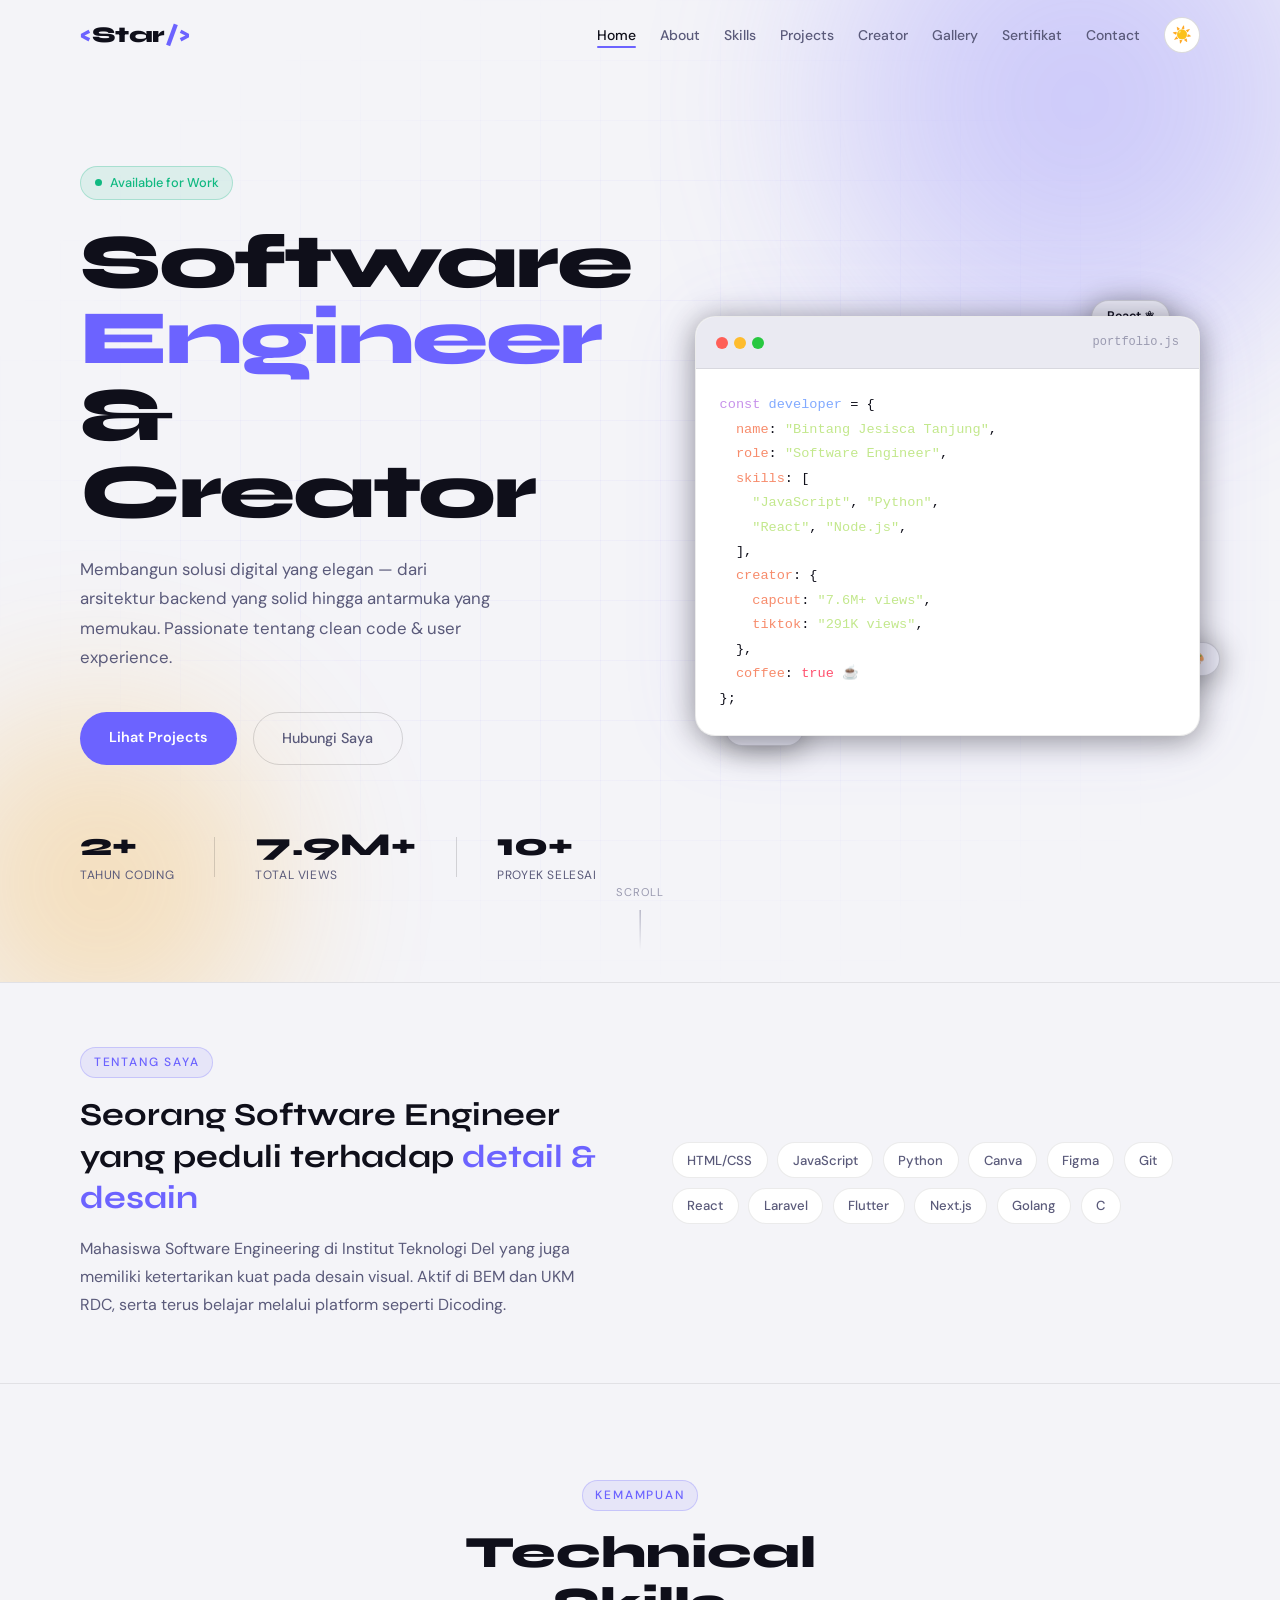
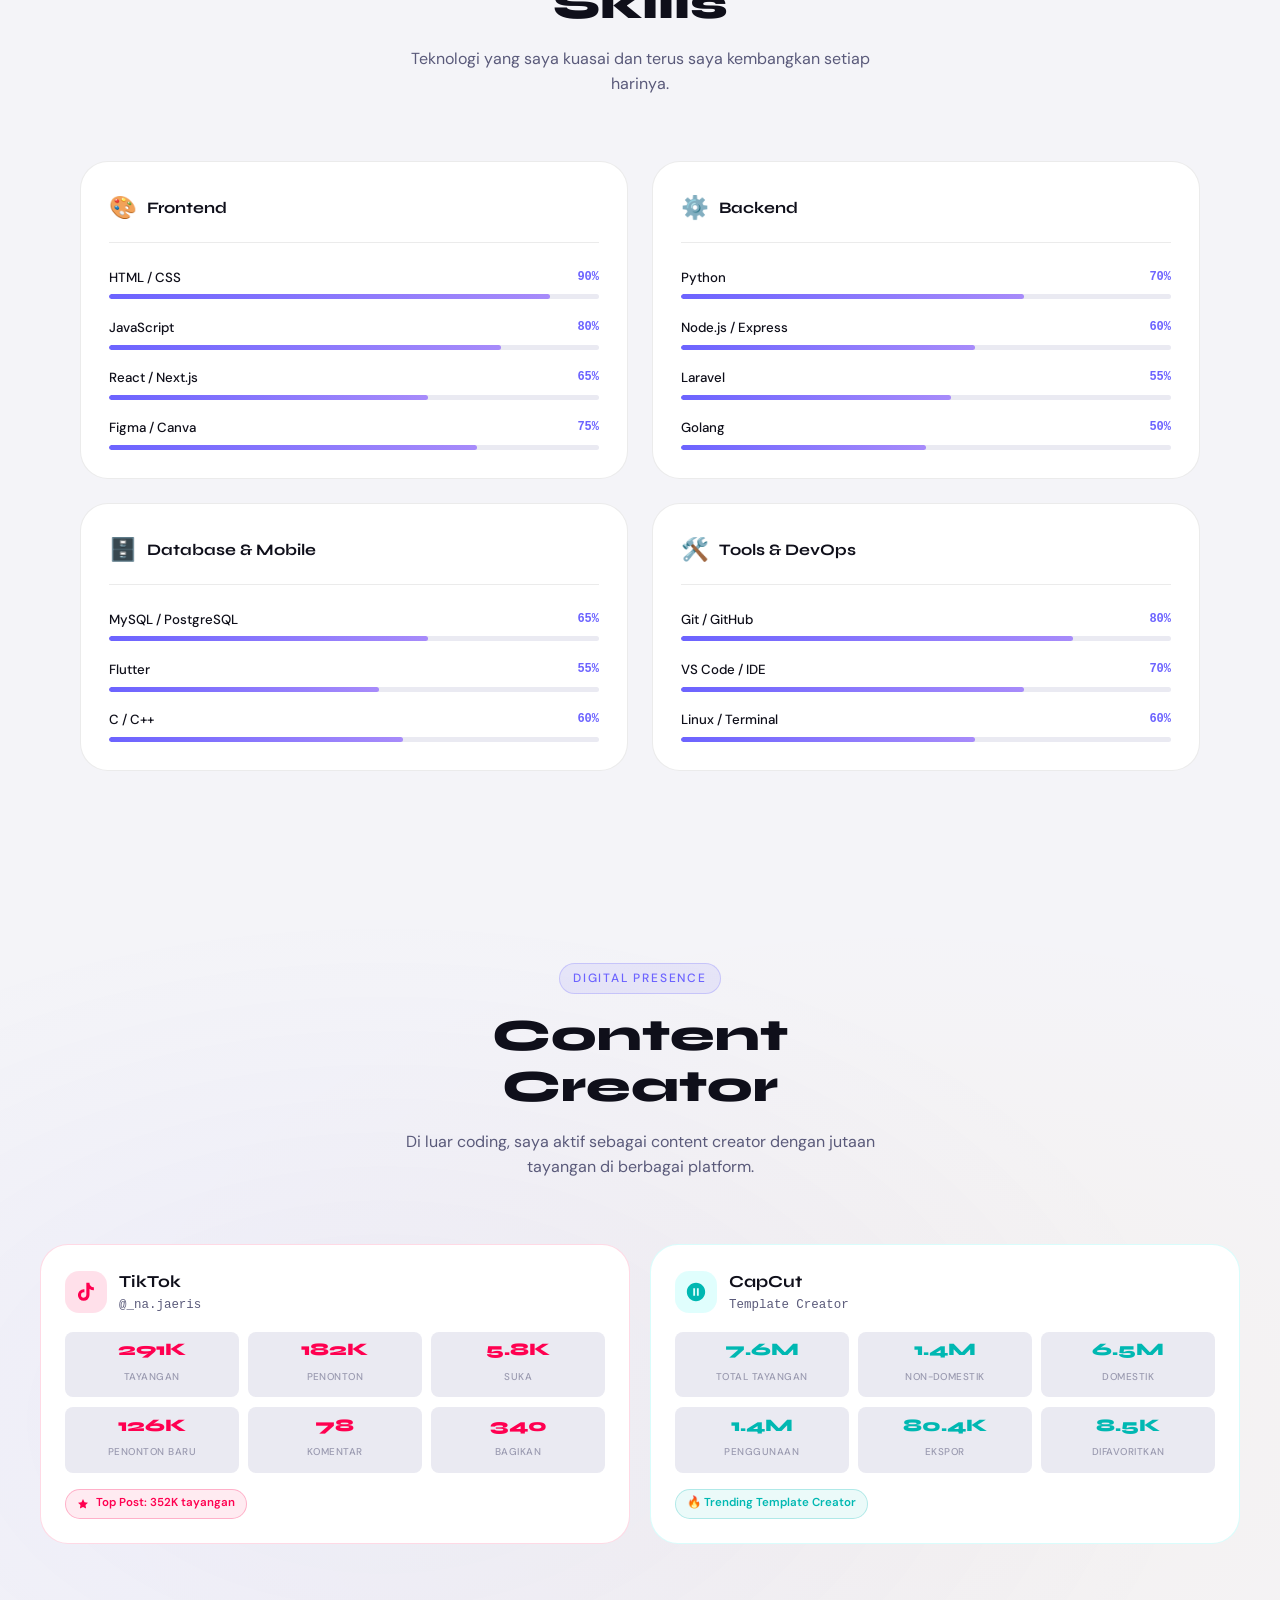
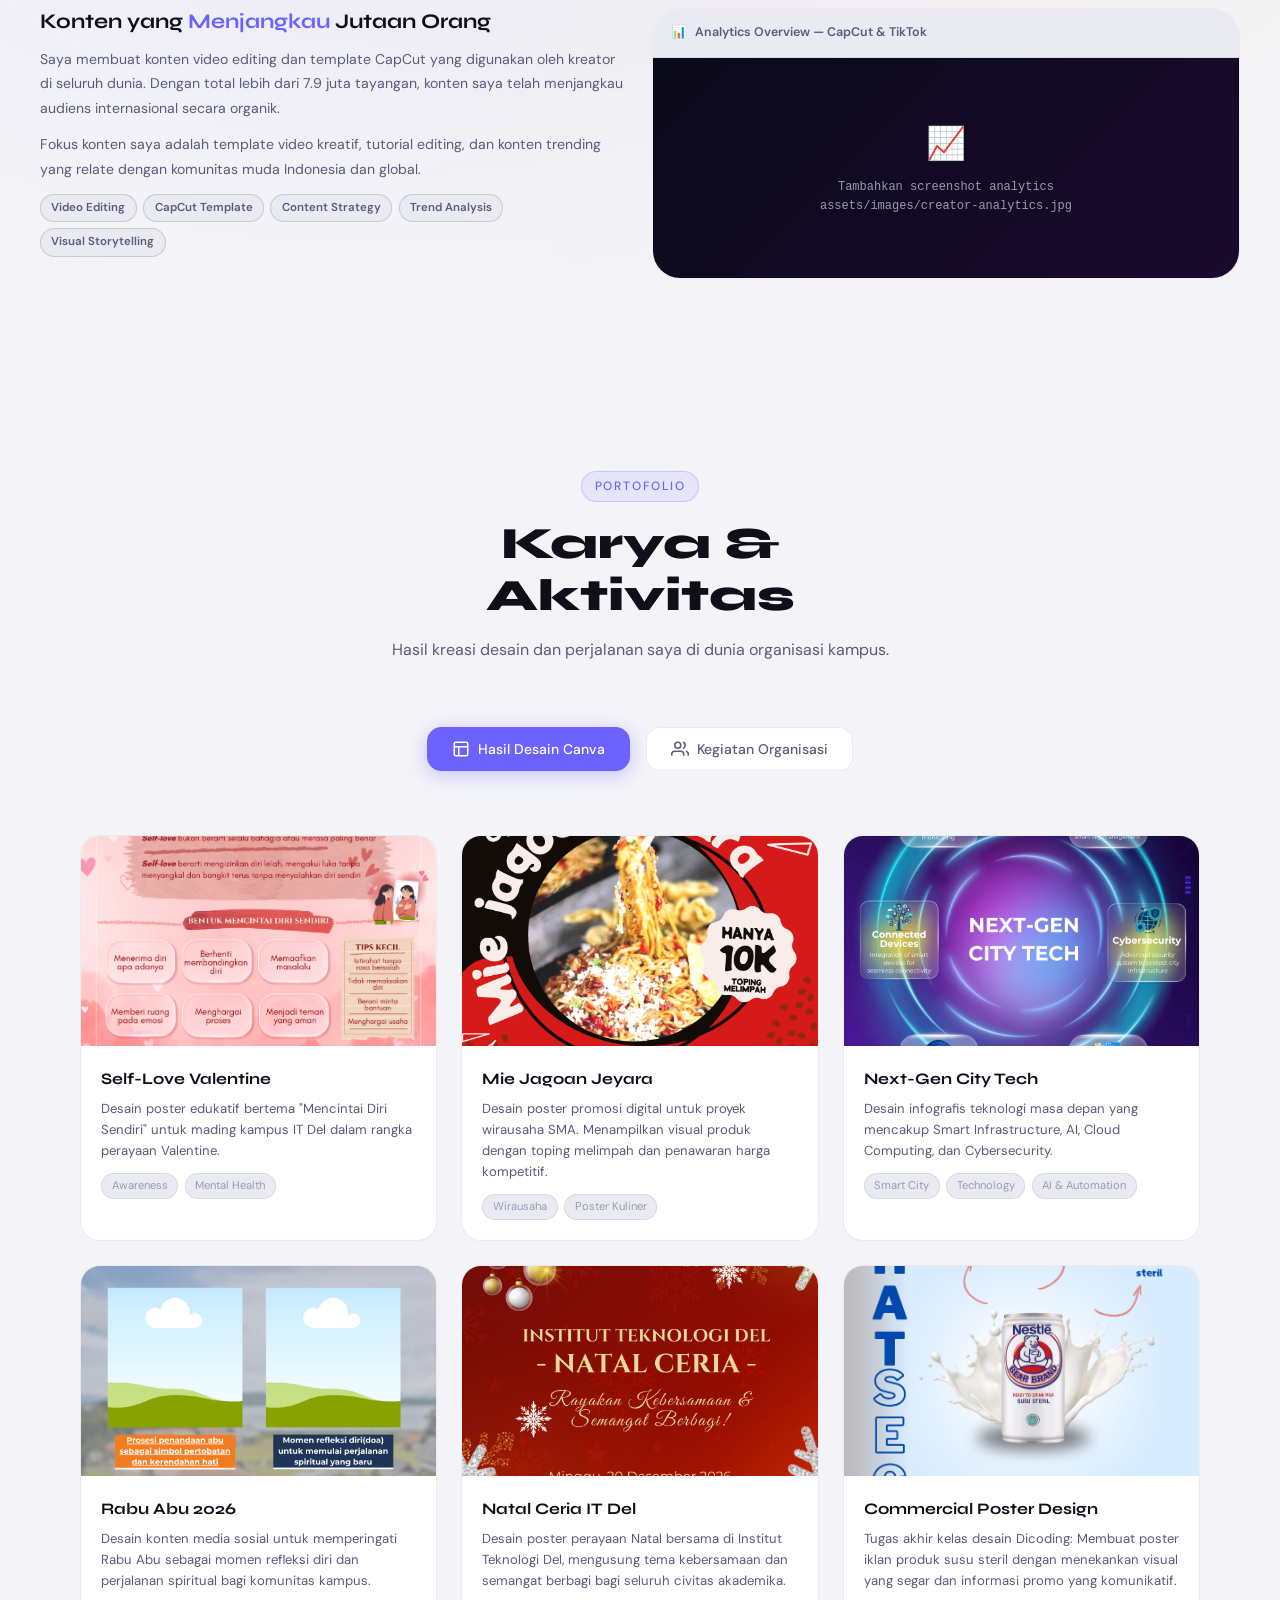
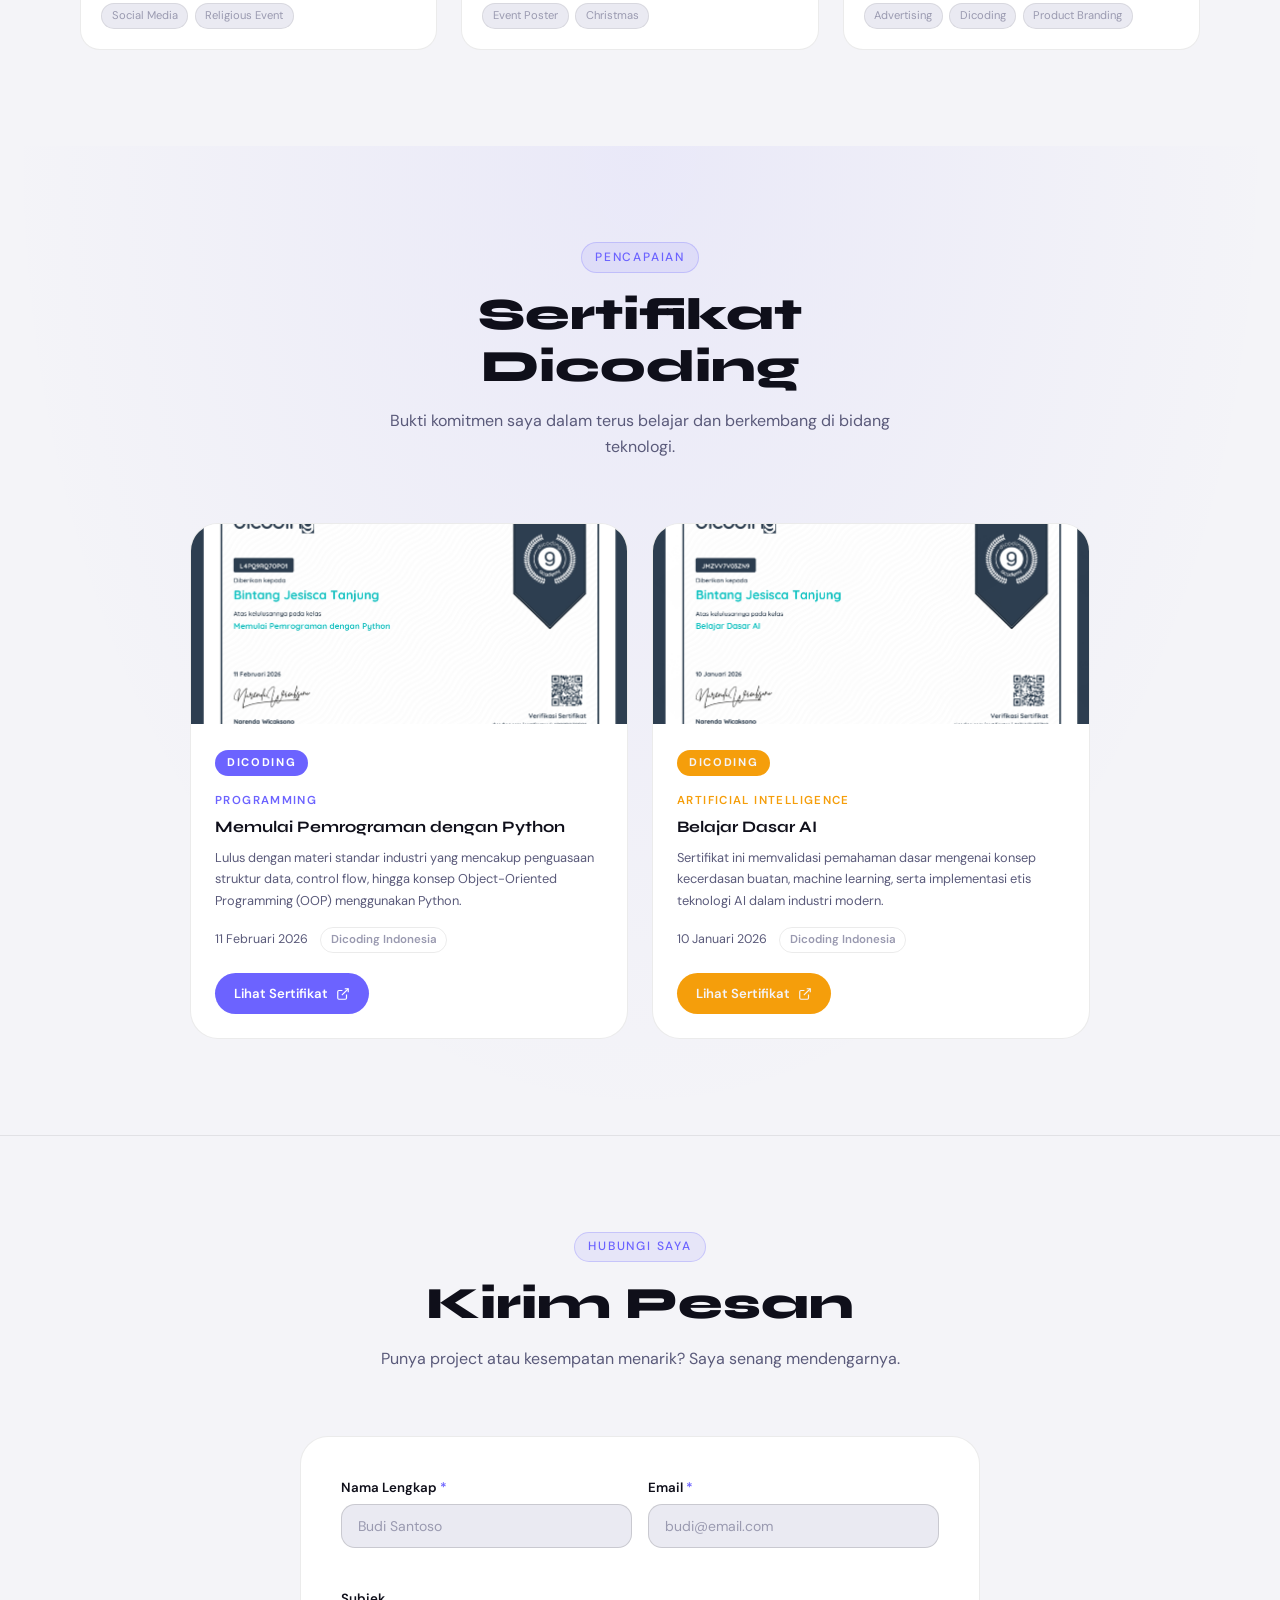
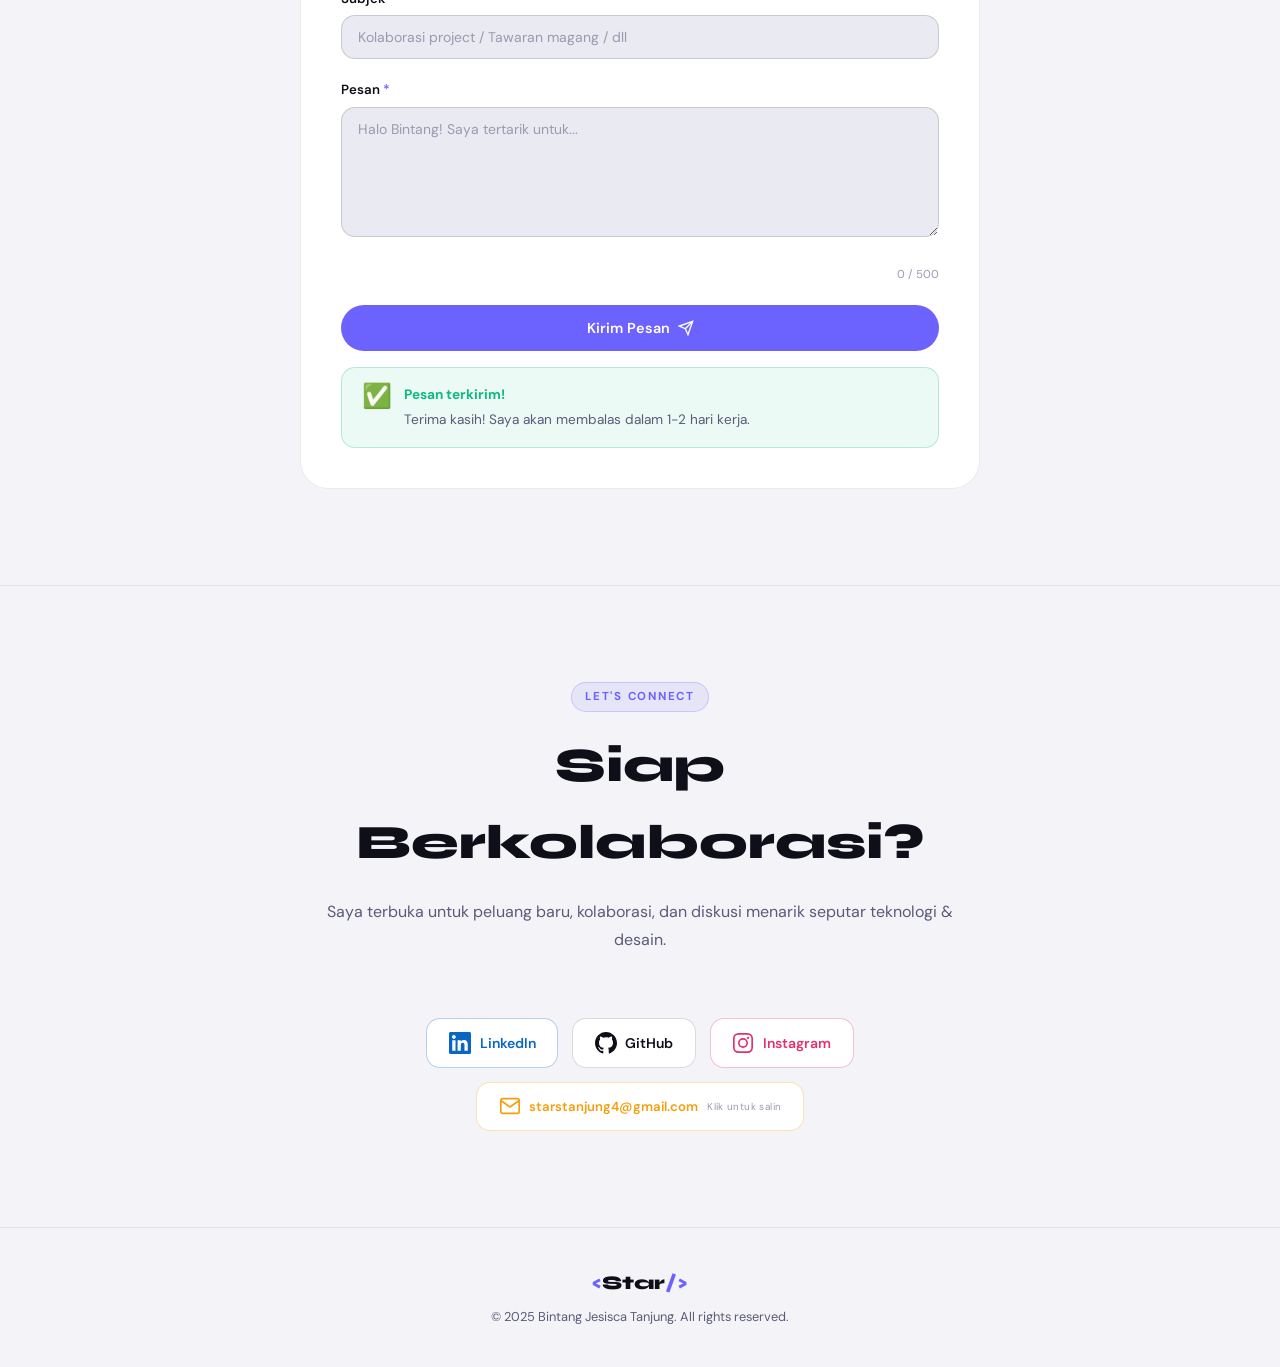
==== commit d3459c37: "update lebih bagus ni" ====
--- a/index.html
+++ b/index.html
@@ -3,484 +3,862 @@
 <head>
   <meta charset="UTF-8" />
   <meta name="viewport" content="width=device-width, initial-scale=1.0" />
-  <title>Bintang Tanjung — Software Engineer & Designer</title>
+
+  <!-- ===== SEO ===== -->
+  <title>Bintang Tanjung — Software Engineer, Designer & Content Creator</title>
+  <meta name="description" content="Portfolio Bintang Jesisca Tanjung, Software Engineer, UI Designer, dan Content Creator dari Institut Teknologi Del. Template CapCut dengan 7.9M+ tayangan, web developer, dan desainer visual." />
+  <meta name="keywords" content="software engineer, frontend developer, web developer, portfolio, JavaScript, Python, React, Institut Teknologi Del, Bintang Tanjung" />
+  <meta name="author" content="Bintang Jesisca Tanjung" />
+  <meta name="robots" content="index, follow" />
+
+  <!-- ===== OPEN GRAPH ===== -->
+  <meta property="og:type"        content="website" />
+  <meta property="og:url"         content="https://bintangtanjung.dev/" />
+  <meta property="og:title"       content="Bintang Tanjung — Software Engineer & UI Designer" />
+  <meta property="og:description" content="Portfolio Bintang Jesisca Tanjung — Software Engineer yang passionate tentang clean code dan desain visual yang memukau." />
+  <meta property="og:image"       content="https://bintangtanjung.dev/assets/images/og-image.jpg" />
+  <meta property="og:locale"      content="id_ID" />
+
+  <!-- ===== TWITTER CARD ===== -->
+  <meta name="twitter:card"        content="summary_large_image" />
+  <meta name="twitter:title"       content="Bintang Tanjung — Software Engineer" />
+  <meta name="twitter:description" content="Portfolio Bintang Jesisca Tanjung, Software Engineer & UI Designer." />
+  <meta name="twitter:image"       content="https://bintangtanjung.dev/assets/images/og-image.jpg" />
+
+  <!-- Fonts -->
   <link rel="preconnect" href="https://fonts.googleapis.com" />
   <link rel="preconnect" href="https://fonts.gstatic.com" crossorigin />
   <link href="https://fonts.googleapis.com/css2?family=Syne:wght@400;600;700;800&family=DM+Sans:ital,wght@0,300;0,400;0,500;1,300&display=swap" rel="stylesheet" />
+
+  <!-- CSS -->
   <link rel="stylesheet" href="css/variables.css" />
   <link rel="stylesheet" href="css/reset.css" />
   <link rel="stylesheet" href="css/nav.css" />
   <link rel="stylesheet" href="css/hero.css" />
+  <link rel="stylesheet" href="css/skills.css" />
+  <link rel="stylesheet" href="css/projects.css" />
   <link rel="stylesheet" href="css/gallery.css" />
   <link rel="stylesheet" href="css/certificates.css" />
+  <link rel="stylesheet" href="css/contact-form.css" />
+  <link rel="stylesheet" href="css/creator.css" />
   <link rel="stylesheet" href="css/footer.css" />
   <link rel="stylesheet" href="css/animations.css" />
 </head>
 <body>
 
   <!-- ===== TOAST NOTIF ===== -->
-  <div class="toast" id="toast">✅ Email disalin!</div>
+  <div class="toast" id="toast" role="status" aria-live="polite"></div>
 
   <!-- ===== LIGHTBOX ===== -->
-  <div class="lightbox" id="lightbox">
-    <button class="lightbox-close" id="lightboxClose">✕</button>
+  <div class="lightbox" id="lightbox" role="dialog" aria-modal="true" aria-label="Preview gambar">
+    <button class="lightbox-close" id="lightboxClose" aria-label="Tutup preview">✕</button>
     <div class="lightbox-content">
-      <img id="lightboxImg" src="" alt="Preview" />
+      <img id="lightboxImg" src="" alt="Preview gambar yang diperbesar" />
     </div>
   </div>
 
   <!-- ===== NAVIGATION ===== -->
-  <nav class="navbar" id="navbar">
-    <div class="nav-container">
-      <a href="#home" class="nav-logo">
-        <span class="logo-bracket">&lt;</span>Star<span class="logo-bracket">/&gt;</span>
-      </a>
-      <ul class="nav-links" id="navLinks">
-        <li><a href="#home" class="nav-link active">Home</a></li>
-        <li><a href="#about" class="nav-link">About</a></li>
-        <li><a href="#gallery" class="nav-link">Gallery</a></li>
-        <li><a href="#certificates" class="nav-link">Sertifikat</a></li>
-        <li><a href="#contact" class="nav-link">Contact</a></li>
-      </ul>
-      <button class="nav-toggle" id="navToggle" aria-label="Toggle menu">
-        <span></span><span></span><span></span>
-      </button>
-    </div>
-  </nav>
-
-  <!-- ===== HERO ===== -->
-  <section class="hero" id="home">
-    <div class="hero-bg-grid"></div>
-    <div class="hero-orb hero-orb-1"></div>
-    <div class="hero-orb hero-orb-2"></div>
-    <div class="hero-container">
-      <div class="hero-content">
-        <div class="hero-badge reveal">
-          <span class="badge-dot"></span>
-          Available for Work
-        </div>
-        <h1 class="hero-title reveal">
-          Software<br/>
-          <span class="title-accent">Engineer</span><br/>
-          &amp; Designer
-        </h1>
-        <p class="hero-desc reveal">
-          Membangun solusi digital yang elegan — dari arsitektur backend yang solid hingga antarmuka yang memukau. Passionate tentang clean code &amp; user experience.
-        </p>
-        <div class="hero-actions reveal">
-          <a href="#gallery" class="btn-primary">Lihat Karya</a>
-          <a href="#contact" class="btn-ghost">Hubungi Saya</a>
-        </div>
-        <div class="hero-stats reveal">
-          <div class="stat">
-            <span class="stat-num">2+</span>
-            <span class="stat-label">Tahun Coding</span>
-          </div>
-          <div class="stat-divider"></div>
-          <div class="stat">
-            <span class="stat-num">10+</span>
-            <span class="stat-label">Proyek Selesai</span>
-          </div>
-          <div class="stat-divider"></div>
-          <div class="stat">
-            <span class="stat-num">2</span>
-            <span class="stat-label">Sertifikat Dicoding</span>
-          </div>
-        </div>
-      </div>
-      <div class="hero-visual reveal">
-        <div class="code-card">
-          <div class="code-card-header">
-            <span class="dot red"></span>
-            <span class="dot yellow"></span>
-            <span class="dot green"></span>
-            <span class="code-filename">portfolio.js</span>
-          </div>
-          <div class="code-body">
-            <pre><code><span class="c-keyword">const</span> <span class="c-var">developer</span> = {
+  <header>
+    <nav class="navbar" id="navbar" aria-label="Navigasi utama">
+      <div class="nav-container">
+        <a href="#home" class="nav-logo" aria-label="Bintang Tanjung - ke atas">
+          <span class="logo-bracket">&lt;</span>Star<span class="logo-bracket">/&gt;</span>
+        </a>
+        <ul class="nav-links" id="navLinks" role="list">
+          <li><a href="#home"         class="nav-link active">Home</a></li>
+          <li><a href="#about"        class="nav-link">About</a></li>
+          <li><a href="#skills"       class="nav-link">Skills</a></li>
+          <li><a href="#projects"     class="nav-link">Projects</a></li>
+          <li><a href="#creator"      class="nav-link">Creator</a></li>
+          <li><a href="#gallery"      class="nav-link">Gallery</a></li>
+          <li><a href="#certificates" class="nav-link">Sertifikat</a></li>
+          <li><a href="#contact"      class="nav-link">Contact</a></li>
+        </ul>
+        <!-- Theme Toggle -->
+        <button class="theme-toggle" id="themeToggle" aria-label="Ganti tema gelap/terang" title="Toggle dark/light mode">
+          <span class="theme-icon theme-icon--dark" aria-hidden="true">🌙</span>
+          <span class="theme-icon theme-icon--light" aria-hidden="true">☀️</span>
+        </button>
+        <!-- Hamburger -->
+        <button class="nav-toggle" id="navToggle" aria-label="Buka menu navigasi" aria-expanded="false" aria-controls="navLinks">
+          <span></span><span></span><span></span>
+        </button>
+      </div>
+    </nav>
+  </header>
+
+  <main>
+
+    <!-- ===== HERO ===== -->
+    <section class="hero" id="home" aria-label="Halaman utama">
+      <div class="hero-bg-grid" aria-hidden="true"></div>
+      <div class="hero-orb hero-orb-1" aria-hidden="true"></div>
+      <div class="hero-orb hero-orb-2" aria-hidden="true"></div>
+      <div class="hero-container">
+        <div class="hero-content">
+          <div class="hero-badge reveal">
+            <span class="badge-dot" aria-hidden="true"></span>
+            Available for Work
+          </div>
+          <h1 class="hero-title reveal">
+            Software<br/>
+            <span class="title-accent">Engineer</span><br/>
+            &amp; Creator
+          </h1>
+          <p class="hero-desc reveal">
+            Membangun solusi digital yang elegan — dari arsitektur backend yang solid hingga antarmuka yang memukau. Passionate tentang clean code &amp; user experience.
+          </p>
+          <div class="hero-actions reveal">
+            <a href="#projects" class="btn-primary">Lihat Projects</a>
+            <a href="#contact"  class="btn-ghost">Hubungi Saya</a>
+          </div>
+          <div class="hero-stats reveal" aria-label="Statistik singkat">
+            <div class="stat">
+              <span class="stat-num">2+</span>
+              <span class="stat-label">Tahun Coding</span>
+            </div>
+            <div class="stat-divider" aria-hidden="true"></div>
+            <div class="stat">
+              <span class="stat-num">7.9M+</span>
+              <span class="stat-label">Total Views</span>
+            </div>
+            <div class="stat-divider" aria-hidden="true"></div>
+            <div class="stat">
+              <span class="stat-num">10+</span>
+              <span class="stat-label">Proyek Selesai</span>
+            </div>
+          </div>
+        </div>
+        <div class="hero-visual reveal" aria-hidden="true">
+          <div class="code-card">
+            <div class="code-card-header">
+              <span class="dot red"></span>
+              <span class="dot yellow"></span>
+              <span class="dot green"></span>
+              <span class="code-filename">portfolio.js</span>
+            </div>
+            <div class="code-body">
+              <pre><code><span class="c-keyword">const</span> <span class="c-var">developer</span> = {
   <span class="c-prop">name</span>: <span class="c-str">"Bintang Jesisca Tanjung"</span>,
   <span class="c-prop">role</span>: <span class="c-str">"Software Engineer"</span>,
   <span class="c-prop">skills</span>: [
     <span class="c-str">"JavaScript"</span>, <span class="c-str">"Python"</span>,
     <span class="c-str">"React"</span>, <span class="c-str">"Node.js"</span>,
   ],
-  <span class="c-prop">passion</span>: <span class="c-str">"Building great things"</span>,
+  <span class="c-prop">creator</span>: {
+    <span class="c-prop">capcut</span>: <span class="c-str">"7.6M+ views"</span>,
+    <span class="c-prop">tiktok</span>: <span class="c-str">"291K views"</span>,
+  },
   <span class="c-prop">coffee</span>: <span class="c-bool">true</span> ☕
 };</code></pre>
-          </div>
-        </div>
-        <div class="floating-tag tag-1">React ⚛</div>
-        <div class="floating-tag tag-2">Canva 🎨</div>
-        <div class="floating-tag tag-3">Figma ✦</div>
-      </div>
-    </div>
-    <div class="hero-scroll-hint">
-      <span>Scroll</span>
-      <div class="scroll-line"></div>
-    </div>
-  </section>
-
-  <!-- ===== ABOUT ===== -->
-  <section class="about-strip" id="about">
-    <div class="about-container">
-      <div class="about-text reveal">
-        <span class="section-label">Tentang Saya</span>
-        <h2>Seorang Software Engineer yang peduli terhadap <em>detail &amp; desain</em></h2>
-        <p>Saya adalah mahasiswa/profesional di bidang Software Engineering yang juga memiliki ketertarikan kuat pada desain visual. Saya aktif berkontribusi di organisasi kampus dan terus belajar melalui platform seperti Dicoding.</p>
-      </div>
-      <div class="about-skills reveal">
-        <div class="skill-pill">HTML/CSS</div>
-        <div class="skill-pill">JavaScript</div>
-        <div class="skill-pill">Python</div>
-        <div class="skill-pill">Canva</div>
-        <div class="skill-pill">Figma</div>
-        <div class="skill-pill">Git</div>
-        <div class="skill-pill">React</div>
-        <div class="skill-pill">Laravel</div>
-        <div class="skill-pill">Flutter</div>
-        <div class="skill-pill">Next.js</div>
-        <div class="skill-pill">Golang</div>
-        <div class="skill-pill">C</div>
-      </div>
-    </div>
-  </section>
-
-  <!-- ===== GALLERY ===== -->
-  <section class="gallery-section" id="gallery">
-    <div class="section-header reveal">
-      <span class="section-label">Portofolio</span>
-      <h2>Karya &amp; Aktivitas</h2>
-      <p>Hasil kreasi desain dan perjalanan saya di dunia organisasi kampus.</p>
-    </div>
-
-    <!-- Tab Switcher -->
-    <div class="gallery-tabs reveal">
-      <button class="tab-btn active" data-tab="design">
-        <svg width="18" height="18" viewBox="0 0 24 24" fill="none" stroke="currentColor" stroke-width="2"><rect x="3" y="3" width="18" height="18" rx="2"/><path d="M3 9h18M9 21V9"/></svg>
-        Hasil Desain Canva
-      </button>
-      <button class="tab-btn" data-tab="org">
-        <svg width="18" height="18" viewBox="0 0 24 24" fill="none" stroke="currentColor" stroke-width="2"><path d="M17 21v-2a4 4 0 0 0-4-4H5a4 4 0 0 0-4 4v2"/><circle cx="9" cy="7" r="4"/><path d="M23 21v-2a4 4 0 0 0-3-3.87"/><path d="M16 3.13a4 4 0 0 1 0 7.75"/></svg>
-        Kegiatan Organisasi
-      </button>
-    </div>
-
-    <!-- Design Tab -->
-    <div class="gallery-grid" id="tab-design">
-
-      <div class="gallery-card reveal" data-category="design">
-        <div class="card-img-wrap">
-          <img
-            class="card-img"
-            src="assets/images/cin.png"
-            alt="Poster Event Kampus"
-            loading="lazy"
-            onerror="this.style.display='none'; this.nextElementSibling.style.display='flex';"
-          />
-          <div class="card-overlay">
-            <span class="overlay-tag">Depkominfo Project</span>
-            <button class="preview-btn" data-img="assets/images/cin.png" title="Lihat besar">
-              <svg width="14" height="14" viewBox="0 0 24 24" fill="none" stroke="currentColor" stroke-width="2.5"><path d="M15 3h6v6M9 21H3v-6M21 3l-7 7M3 21l7-7"/></svg>
+            </div>
+          </div>
+          <div class="floating-tag tag-1">React ⚛</div>
+          <div class="floating-tag tag-2">Canva 🎨</div>
+          <div class="floating-tag tag-3">Figma ✦</div>
+        </div>
+      </div>
+      <div class="hero-scroll-hint" aria-hidden="true">
+        <span>Scroll</span>
+        <div class="scroll-line"></div>
+      </div>
+    </section>
+
+    <!-- ===== ABOUT ===== -->
+    <section class="about-strip" id="about" aria-label="Tentang saya">
+      <div class="about-container">
+        <div class="about-text reveal">
+          <span class="section-label">Tentang Saya</span>
+          <h2>Seorang Software Engineer yang peduli terhadap <em>detail &amp; desain</em></h2>
+          <p>Mahasiswa Software Engineering di Institut Teknologi Del yang juga memiliki ketertarikan kuat pada desain visual. Aktif di BEM dan UKM RDC, serta terus belajar melalui platform seperti Dicoding.</p>
+        </div>
+        <div class="about-skills reveal" aria-label="Daftar skill">
+          <div class="skill-pill">HTML/CSS</div>
+          <div class="skill-pill">JavaScript</div>
+          <div class="skill-pill">Python</div>
+          <div class="skill-pill">Canva</div>
+          <div class="skill-pill">Figma</div>
+          <div class="skill-pill">Git</div>
+          <div class="skill-pill">React</div>
+          <div class="skill-pill">Laravel</div>
+          <div class="skill-pill">Flutter</div>
+          <div class="skill-pill">Next.js</div>
+          <div class="skill-pill">Golang</div>
+          <div class="skill-pill">C</div>
+        </div>
+      </div>
+    </section>
+
+    <!-- ===== TECHNICAL SKILLS ===== -->
+    <section class="skills-section" id="skills" aria-label="Technical skills">
+      <div class="section-header reveal">
+        <span class="section-label">Kemampuan</span>
+        <h2>Technical Skills</h2>
+        <p>Teknologi yang saya kuasai dan terus saya kembangkan setiap harinya.</p>
+      </div>
+
+      <div class="skills-container">
+
+        <!-- Frontend -->
+        <div class="skills-category reveal">
+          <div class="skills-cat-header">
+            <span class="skills-cat-icon" aria-hidden="true">🎨</span>
+            <h3>Frontend</h3>
+          </div>
+          <div class="skills-list">
+            <div class="skill-bar-item" data-level="90">
+              <div class="skill-bar-top">
+                <span class="skill-name">HTML / CSS</span>
+                <span class="skill-percent">90%</span>
+              </div>
+              <div class="skill-bar-track" role="progressbar" aria-label="HTML/CSS 90%" aria-valuenow="90" aria-valuemin="0" aria-valuemax="100">
+                <div class="skill-bar-fill" style="--skill-level: 90%"></div>
+              </div>
+            </div>
+            <div class="skill-bar-item" data-level="80">
+              <div class="skill-bar-top">
+                <span class="skill-name">JavaScript</span>
+                <span class="skill-percent">80%</span>
+              </div>
+              <div class="skill-bar-track" role="progressbar" aria-label="JavaScript 80%" aria-valuenow="80" aria-valuemin="0" aria-valuemax="100">
+                <div class="skill-bar-fill" style="--skill-level: 80%"></div>
+              </div>
+            </div>
+            <div class="skill-bar-item" data-level="65">
+              <div class="skill-bar-top">
+                <span class="skill-name">React / Next.js</span>
+                <span class="skill-percent">65%</span>
+              </div>
+              <div class="skill-bar-track" role="progressbar" aria-label="React/Next.js 65%" aria-valuenow="65" aria-valuemin="0" aria-valuemax="100">
+                <div class="skill-bar-fill" style="--skill-level: 65%"></div>
+              </div>
+            </div>
+            <div class="skill-bar-item" data-level="75">
+              <div class="skill-bar-top">
+                <span class="skill-name">Figma / Canva</span>
+                <span class="skill-percent">75%</span>
+              </div>
+              <div class="skill-bar-track" role="progressbar" aria-label="Figma/Canva 75%" aria-valuenow="75" aria-valuemin="0" aria-valuemax="100">
+                <div class="skill-bar-fill" style="--skill-level: 75%"></div>
+              </div>
+            </div>
+          </div>
+        </div>
+
+        <!-- Backend -->
+        <div class="skills-category reveal">
+          <div class="skills-cat-header">
+            <span class="skills-cat-icon" aria-hidden="true">⚙️</span>
+            <h3>Backend</h3>
+          </div>
+          <div class="skills-list">
+            <div class="skill-bar-item" data-level="70">
+              <div class="skill-bar-top">
+                <span class="skill-name">Python</span>
+                <span class="skill-percent">70%</span>
+              </div>
+              <div class="skill-bar-track" role="progressbar" aria-label="Python 70%" aria-valuenow="70" aria-valuemin="0" aria-valuemax="100">
+                <div class="skill-bar-fill" style="--skill-level: 70%"></div>
+              </div>
+            </div>
+            <div class="skill-bar-item" data-level="60">
+              <div class="skill-bar-top">
+                <span class="skill-name">Node.js / Express</span>
+                <span class="skill-percent">60%</span>
+              </div>
+              <div class="skill-bar-track" role="progressbar" aria-label="Node.js 60%" aria-valuenow="60" aria-valuemin="0" aria-valuemax="100">
+                <div class="skill-bar-fill" style="--skill-level: 60%"></div>
+              </div>
+            </div>
+            <div class="skill-bar-item" data-level="55">
+              <div class="skill-bar-top">
+                <span class="skill-name">Laravel</span>
+                <span class="skill-percent">55%</span>
+              </div>
+              <div class="skill-bar-track" role="progressbar" aria-label="Laravel 55%" aria-valuenow="55" aria-valuemin="0" aria-valuemax="100">
+                <div class="skill-bar-fill" style="--skill-level: 55%"></div>
+              </div>
+            </div>
+            <div class="skill-bar-item" data-level="50">
+              <div class="skill-bar-top">
+                <span class="skill-name">Golang</span>
+                <span class="skill-percent">50%</span>
+              </div>
+              <div class="skill-bar-track" role="progressbar" aria-label="Golang 50%" aria-valuenow="50" aria-valuemin="0" aria-valuemax="100">
+                <div class="skill-bar-fill" style="--skill-level: 50%"></div>
+              </div>
+            </div>
+          </div>
+        </div>
+
+        <!-- Database & Mobile -->
+        <div class="skills-category reveal">
+          <div class="skills-cat-header">
+            <span class="skills-cat-icon" aria-hidden="true">🗄️</span>
+            <h3>Database & Mobile</h3>
+          </div>
+          <div class="skills-list">
+            <div class="skill-bar-item" data-level="65">
+              <div class="skill-bar-top">
+                <span class="skill-name">MySQL / PostgreSQL</span>
+                <span class="skill-percent">65%</span>
+              </div>
+              <div class="skill-bar-track" role="progressbar" aria-label="MySQL 65%" aria-valuenow="65" aria-valuemin="0" aria-valuemax="100">
+                <div class="skill-bar-fill" style="--skill-level: 65%"></div>
+              </div>
+            </div>
+            <div class="skill-bar-item" data-level="55">
+              <div class="skill-bar-top">
+                <span class="skill-name">Flutter</span>
+                <span class="skill-percent">55%</span>
+              </div>
+              <div class="skill-bar-track" role="progressbar" aria-label="Flutter 55%" aria-valuenow="55" aria-valuemin="0" aria-valuemax="100">
+                <div class="skill-bar-fill" style="--skill-level: 55%"></div>
+              </div>
+            </div>
+            <div class="skill-bar-item" data-level="60">
+              <div class="skill-bar-top">
+                <span class="skill-name">C / C++</span>
+                <span class="skill-percent">60%</span>
+              </div>
+              <div class="skill-bar-track" role="progressbar" aria-label="C/C++ 60%" aria-valuenow="60" aria-valuemin="0" aria-valuemax="100">
+                <div class="skill-bar-fill" style="--skill-level: 60%"></div>
+              </div>
+            </div>
+          </div>
+        </div>
+
+        <!-- Tools -->
+        <div class="skills-category reveal">
+          <div class="skills-cat-header">
+            <span class="skills-cat-icon" aria-hidden="true">🛠️</span>
+            <h3>Tools & DevOps</h3>
+          </div>
+          <div class="skills-list">
+            <div class="skill-bar-item" data-level="80">
+              <div class="skill-bar-top">
+                <span class="skill-name">Git / GitHub</span>
+                <span class="skill-percent">80%</span>
+              </div>
+              <div class="skill-bar-track" role="progressbar" aria-label="Git 80%" aria-valuenow="80" aria-valuemin="0" aria-valuemax="100">
+                <div class="skill-bar-fill" style="--skill-level: 80%"></div>
+              </div>
+            </div>
+            <div class="skill-bar-item" data-level="70">
+              <div class="skill-bar-top">
+                <span class="skill-name">VS Code / IDE</span>
+                <span class="skill-percent">70%</span>
+              </div>
+              <div class="skill-bar-track" role="progressbar" aria-label="VS Code 70%" aria-valuenow="70" aria-valuemin="0" aria-valuemax="100">
+                <div class="skill-bar-fill" style="--skill-level: 70%"></div>
+              </div>
+            </div>
+            <div class="skill-bar-item" data-level="60">
+              <div class="skill-bar-top">
+                <span class="skill-name">Linux / Terminal</span>
+                <span class="skill-percent">60%</span>
+              </div>
+              <div class="skill-bar-track" role="progressbar" aria-label="Linux 60%" aria-valuenow="60" aria-valuemin="0" aria-valuemax="100">
+                <div class="skill-bar-fill" style="--skill-level: 60%"></div>
+              </div>
+            </div>
+          </div>
+        </div>
+
+      </div>
+    </section>
+
+    <!-- ===== CONTENT CREATOR ===== -->
+    <section class="creator-section" id="creator" aria-label="Content Creator">
+      <div class="creator-inner">
+
+        <div class="section-header reveal">
+          <span class="section-label">Digital Presence</span>
+          <h2>Content Creator</h2>
+          <p>Di luar coding, saya aktif sebagai content creator dengan jutaan tayangan di berbagai platform.</p>
+        </div>
+
+        <!-- Platform Stats Cards -->
+        <div class="creator-platforms">
+
+          <!-- TikTok -->
+          <div class="platform-card tiktok reveal" aria-label="Statistik TikTok">
+            <div class="platform-header">
+              <div class="platform-icon" aria-hidden="true">
+                <!-- TikTok icon SVG -->
+                <svg width="22" height="22" viewBox="0 0 24 24" fill="#ff0050"><path d="M19.59 6.69a4.83 4.83 0 0 1-3.77-4.25V2h-3.45v13.67a2.89 2.89 0 0 1-2.88 2.5 2.89 2.89 0 0 1-2.89-2.89 2.89 2.89 0 0 1 2.89-2.89c.28 0 .54.04.79.1V9.01a6.27 6.27 0 0 0-.79-.05 6.34 6.34 0 0 0-6.34 6.34 6.34 6.34 0 0 0 6.34 6.34 6.34 6.34 0 0 0 6.33-6.34V8.69a8.18 8.18 0 0 0 4.78 1.52V6.76a4.85 4.85 0 0 1-1.01-.07z"/></svg>
+              </div>
+              <div>
+                <div class="platform-name">TikTok</div>
+                <div class="platform-handle">@_na.jaeris</div>
+              </div>
+            </div>
+
+            <div class="platform-stats">
+              <div class="stat-box">
+                <span class="stat-box-num">291K</span>
+                <span class="stat-box-label">Tayangan</span>
+              </div>
+              <div class="stat-box">
+                <span class="stat-box-num">182K</span>
+                <span class="stat-box-label">Penonton</span>
+              </div>
+              <div class="stat-box">
+                <span class="stat-box-num">5.8K</span>
+                <span class="stat-box-label">Suka</span>
+              </div>
+              <div class="stat-box">
+                <span class="stat-box-num">126K</span>
+                <span class="stat-box-label">Penonton Baru</span>
+              </div>
+              <div class="stat-box">
+                <span class="stat-box-num">78</span>
+                <span class="stat-box-label">Komentar</span>
+              </div>
+              <div class="stat-box">
+                <span class="stat-box-num">340</span>
+                <span class="stat-box-label">Bagikan</span>
+              </div>
+            </div>
+
+            <span class="platform-badge">
+              <svg width="12" height="12" viewBox="0 0 24 24" fill="currentColor" aria-hidden="true"><path d="M12 2l3.09 6.26L22 9.27l-5 4.87 1.18 6.88L12 17.77l-6.18 3.25L7 14.14 2 9.27l6.91-1.01L12 2z"/></svg>
+              Top Post: 352K tayangan
+            </span>
+          </div>
+
+          <!-- CapCut -->
+          <div class="platform-card capcut reveal" aria-label="Statistik CapCut">
+            <div class="platform-header">
+              <div class="platform-icon" aria-hidden="true">
+                <svg width="22" height="22" viewBox="0 0 24 24" fill="#00b8b2"><path d="M12 2C6.48 2 2 6.48 2 12s4.48 10 10 10 10-4.48 10-10S17.52 2 12 2zm-1 14H9V8h2v8zm4 0h-2V8h2v8z"/></svg>
+              </div>
+              <div>
+                <div class="platform-name">CapCut</div>
+                <div class="platform-handle">Template Creator</div>
+              </div>
+            </div>
+
+            <div class="platform-stats">
+              <div class="stat-box">
+                <span class="stat-box-num">7.6M</span>
+                <span class="stat-box-label">Total Tayangan</span>
+              </div>
+              <div class="stat-box">
+                <span class="stat-box-num">1.4M</span>
+                <span class="stat-box-label">Non-Domestik</span>
+              </div>
+              <div class="stat-box">
+                <span class="stat-box-num">6.5M</span>
+                <span class="stat-box-label">Domestik</span>
+              </div>
+              <div class="stat-box">
+                <span class="stat-box-num">1.4M</span>
+                <span class="stat-box-label">Penggunaan</span>
+              </div>
+              <div class="stat-box">
+                <span class="stat-box-num">80.4K</span>
+                <span class="stat-box-label">Ekspor</span>
+              </div>
+              <div class="stat-box">
+                <span class="stat-box-num">8.5K</span>
+                <span class="stat-box-label">Difavoritkan</span>
+              </div>
+            </div>
+
+            <span class="platform-badge">
+              🔥 Trending Template Creator
+            </span>
+          </div>
+
+        </div>
+
+        <!-- About Creator + Preview -->
+        <div class="creator-about">
+          <div class="creator-about-text reveal">
+            <h3>Konten yang <span>Menjangkau</span> Jutaan Orang</h3>
+            <p>
+              Saya membuat konten video editing dan template CapCut yang digunakan oleh kreator di seluruh dunia. Dengan total lebih dari 7.9 juta tayangan, konten saya telah menjangkau audiens internasional secara organik.
+            </p>
+            <p>
+              Fokus konten saya adalah template video kreatif, tutorial editing, dan konten trending yang relate dengan komunitas muda Indonesia dan global.
+            </p>
+            <div class="creator-skills-list">
+              <span class="creator-skill-tag">Video Editing</span>
+              <span class="creator-skill-tag">CapCut Template</span>
+              <span class="creator-skill-tag">Content Strategy</span>
+              <span class="creator-skill-tag">Trend Analysis</span>
+              <span class="creator-skill-tag">Visual Storytelling</span>
+            </div>
+          </div>
+
+          <div class="creator-preview-card reveal">
+            <div class="creator-preview-card-header">
+              <span aria-hidden="true">📊</span>
+              Analytics Overview — CapCut &amp; TikTok
+            </div>
+            <!-- Ganti src dengan screenshot analytics kamu -->
+            <!-- Contoh: src="assets/images/projects/capcut-analytics.jpg" -->
+            <div class="creator-preview-img-placeholder">
+              <span>📈</span>
+              <p>Tambahkan screenshot analytics<br/>assets/images/creator-analytics.jpg</p>
+            </div>
+          </div>
+        </div>
+
+      </div>
+    </section>
+
+    <!-- ===== GALLERY ===== -->
+    <section class="gallery-section" id="gallery" aria-label="Gallery karya dan aktivitas">
+      <div class="section-header reveal">
+        <span class="section-label">Portofolio</span>
+        <h2>Karya &amp; Aktivitas</h2>
+        <p>Hasil kreasi desain dan perjalanan saya di dunia organisasi kampus.</p>
+      </div>
+
+      <div class="gallery-tabs reveal" role="tablist" aria-label="Kategori gallery">
+        <button class="tab-btn active" data-tab="design" role="tab" aria-selected="true" aria-controls="tab-design">
+          <svg width="18" height="18" viewBox="0 0 24 24" fill="none" stroke="currentColor" stroke-width="2" aria-hidden="true"><rect x="3" y="3" width="18" height="18" rx="2"/><path d="M3 9h18M9 21V9"/></svg>
+          Hasil Desain Canva
+        </button>
+        <button class="tab-btn" data-tab="org" role="tab" aria-selected="false" aria-controls="tab-org">
+          <svg width="18" height="18" viewBox="0 0 24 24" fill="none" stroke="currentColor" stroke-width="2" aria-hidden="true"><path d="M17 21v-2a4 4 0 0 0-4-4H5a4 4 0 0 0-4 4v2"/><circle cx="9" cy="7" r="4"/><path d="M23 21v-2a4 4 0 0 0-3-3.87"/><path d="M16 3.13a4 4 0 0 1 0 7.75"/></svg>
+          Kegiatan Organisasi
+        </button>
+      </div>
+
+      <!-- Design Tab -->
+      <div class="gallery-grid" id="tab-design" role="tabpanel" aria-label="Tab desain Canva">
+        <div class="gallery-card reveal" data-category="design">
+          <div class="card-img-wrap">
+            <img class="card-img" src="assets/images/cin.png" alt="Poster Self-Love Valentine untuk mading kampus IT Del" loading="lazy" onerror="this.style.display='none'; this.nextElementSibling.style.display='flex';" />
+            <div class="card-overlay">
+              <span class="overlay-tag">Depkominfo Project</span>
+              <button class="preview-btn" data-img="assets/images/cin.png" aria-label="Lihat besar: poster Self-Love Valentine">
+                <svg width="14" height="14" viewBox="0 0 24 24" fill="none" stroke="currentColor" stroke-width="2.5" aria-hidden="true"><path d="M15 3h6v6M9 21H3v-6M21 3l-7 7M3 21l7-7"/></svg>
+              </button>
+            </div>
+          </div>
+          <div class="card-info">
+            <h3>Self-Love Valentine</h3>
+            <p>Desain poster edukatif bertema "Mencintai Diri Sendiri" untuk mading kampus IT Del dalam rangka perayaan Valentine.</p>
+            <div class="card-tags"><span>Awareness</span><span>Mental Health</span></div>
+          </div>
+        </div>
+
+        <div class="gallery-card reveal" data-category="design">
+          <div class="card-img-wrap">
+            <img class="card-img" src="assets/images/kw.png" alt="Poster promosi digital Mie Jagoan Jeyara" loading="lazy" onerror="this.style.display='none'; this.nextElementSibling.style.display='flex';" />
+            <div class="card-overlay">
+              <span class="overlay-tag">Entrepreneurship Project</span>
+              <button class="preview-btn" data-img="assets/images/kw.png" aria-label="Lihat besar: poster Mie Jagoan Jeyara">
+                <svg width="14" height="14" viewBox="0 0 24 24" fill="none" stroke="currentColor" stroke-width="2.5" aria-hidden="true"><path d="M15 3h6v6M9 21H3v-6M21 3l-7 7M3 21l7-7"/></svg>
+              </button>
+            </div>
+          </div>
+          <div class="card-info">
+            <h3>Mie Jagoan Jeyara</h3>
+            <p>Desain poster promosi digital untuk proyek wirausaha SMA. Menampilkan visual produk dengan toping melimpah dan penawaran harga kompetitif.</p>
+            <div class="card-tags"><span>Wirausaha</span><span>Poster Kuliner</span></div>
+          </div>
+        </div>
+
+        <div class="gallery-card reveal" data-category="design">
+          <div class="card-img-wrap">
+            <img class="card-img" src="assets/images/bem.png" alt="Infografis Next-Gen City Tech" loading="lazy" onerror="this.style.display='none'; this.nextElementSibling.style.display='flex';" />
+            <div class="card-overlay">
+              <span class="overlay-tag">Infographic Design</span>
+              <button class="preview-btn" data-img="assets/images/bem.png" aria-label="Lihat besar: infografis teknologi masa depan">
+                <svg width="14" height="14" viewBox="0 0 24 24" fill="none" stroke="currentColor" stroke-width="2.5" aria-hidden="true"><path d="M15 3h6v6M9 21H3v-6M21 3l-7 7M3 21l7-7"/></svg>
+              </button>
+            </div>
+          </div>
+          <div class="card-info">
+            <h3>Next-Gen City Tech</h3>
+            <p>Desain infografis teknologi masa depan yang mencakup Smart Infrastructure, AI, Cloud Computing, dan Cybersecurity.</p>
+            <div class="card-tags"><span>Smart City</span><span>Technology</span><span>AI & Automation</span></div>
+          </div>
+        </div>
+
+        <div class="gallery-card reveal" data-category="design">
+          <div class="card-img-wrap">
+            <img class="card-img" src="assets/images/abu.png" alt="Konten media sosial Rabu Abu 2026" loading="lazy" onerror="this.style.display='none'; this.nextElementSibling.style.display='flex';" />
+            <div class="card-overlay">
+              <span class="overlay-tag">BEM IT Del Project</span>
+              <button class="preview-btn" data-img="assets/images/abu.png" aria-label="Lihat besar: konten Rabu Abu 2026">
+                <svg width="14" height="14" viewBox="0 0 24 24" fill="none" stroke="currentColor" stroke-width="2.5" aria-hidden="true"><path d="M15 3h6v6M9 21H3v-6M21 3l-7 7M3 21l7-7"/></svg>
+              </button>
+            </div>
+          </div>
+          <div class="card-info">
+            <h3>Rabu Abu 2026</h3>
+            <p>Desain konten media sosial untuk memperingati Rabu Abu sebagai momen refleksi diri dan perjalanan spiritual bagi komunitas kampus.</p>
+            <div class="card-tags"><span>Social Media</span><span>Religious Event</span></div>
+          </div>
+        </div>
+
+        <div class="gallery-card reveal" data-category="design">
+          <div class="card-img-wrap">
+            <img class="card-img" src="assets/images/natal.png" alt="Poster Natal Ceria IT Del" loading="lazy" onerror="this.style.display='none'; this.nextElementSibling.style.display='flex';" />
+            <div class="card-overlay">
+              <span class="overlay-tag">Official Event Design</span>
+              <button class="preview-btn" data-img="assets/images/natal.png" aria-label="Lihat besar: poster Natal Ceria IT Del">
+                <svg width="14" height="14" viewBox="0 0 24 24" fill="none" stroke="currentColor" stroke-width="2.5" aria-hidden="true"><path d="M15 3h6v6M9 21H3v-6M21 3l-7 7M3 21l7-7"/></svg>
+              </button>
+            </div>
+          </div>
+          <div class="card-info">
+            <h3>Natal Ceria IT Del</h3>
+            <p>Desain poster perayaan Natal bersama di Institut Teknologi Del, mengusung tema kebersamaan dan semangat berbagi bagi seluruh civitas akademika.</p>
+            <div class="card-tags"><span>Event Poster</span><span>Christmas</span></div>
+          </div>
+        </div>
+
+        <div class="gallery-card reveal" data-category="design">
+          <div class="card-img-wrap">
+            <img class="card-img" src="assets/images/code.png" alt="Poster iklan produk susu tugas akhir Dicoding" loading="lazy" onerror="this.style.display='none'; this.nextElementSibling.style.display='flex';" />
+            <div class="card-overlay">
+              <span class="overlay-tag">Dicoding Final Project</span>
+              <button class="preview-btn" data-img="assets/images/code.png" aria-label="Lihat besar: poster iklan produk Dicoding">
+                <svg width="14" height="14" viewBox="0 0 24 24" fill="none" stroke="currentColor" stroke-width="2.5" aria-hidden="true"><path d="M15 3h6v6M9 21H3v-6M21 3l-7 7M3 21l7-7"/></svg>
+              </button>
+            </div>
+          </div>
+          <div class="card-info">
+            <h3>Commercial Poster Design</h3>
+            <p>Tugas akhir kelas desain Dicoding: Membuat poster iklan produk susu steril dengan menekankan visual yang segar dan informasi promo yang komunikatif.</p>
+            <div class="card-tags"><span>Advertising</span><span>Dicoding</span><span>Product Branding</span></div>
+          </div>
+        </div>
+      </div>
+
+      <!-- Org Tab -->
+      <div class="gallery-grid hidden" id="tab-org" role="tabpanel" aria-label="Tab kegiatan organisasi">
+        <div class="gallery-card org-card reveal">
+          <div class="card-img-wrap">
+            <img class="card-img" src="assets/images/depkom.jpeg" alt="Pelantikan Departemen Kominfo BEM IT Del 2026" loading="lazy" onerror="this.style.display='none'; this.nextElementSibling.style.display='flex';" />
+            <div class="card-overlay org">
+              <span class="overlay-tag org-tag">Organisasi</span>
+              <button class="preview-btn" data-img="assets/images/depkom.jpeg" aria-label="Lihat besar: pelantikan Depkominfo BEM IT Del">
+                <svg width="14" height="14" viewBox="0 0 24 24" fill="none" stroke="currentColor" stroke-width="2.5" aria-hidden="true"><path d="M15 3h6v6M9 21H3v-6M21 3l-7 7M3 21l7-7"/></svg>
+              </button>
+            </div>
+          </div>
+          <div class="card-info">
+            <div class="org-badge">BEM Institut Teknologi Del</div>
+            <h3>Departemen Kominfo</h3>
+            <p>Resmi dilantik sebagai bagian dari Departemen Komunikasi dan Informasi BEM IT Del periode 2026, bertanggung jawab dalam pengelolaan media dan komunikasi publik kampus.</p>
+            <div class="card-tags"><span>Public Relation</span><span>Communication</span></div>
+          </div>
+        </div>
+
+        <div class="gallery-card org-card reveal">
+          <div class="card-img-wrap">
+            <img class="card-img" src="assets/images/desain.jpeg" alt="Tim Desain Divisi Depkominfo BEM IT Del" loading="lazy" onerror="this.style.display='none'; this.nextElementSibling.style.display='flex';" />
+            <div class="card-overlay org">
+              <span class="overlay-tag org-tag">Creative Team</span>
+              <button class="preview-btn" data-img="assets/images/desain.jpeg" aria-label="Lihat besar: tim desain Depkominfo">
+                <svg width="14" height="14" viewBox="0 0 24 24" fill="none" stroke="currentColor" stroke-width="2.5" aria-hidden="true"><path d="M15 3h6v6M9 21H3v-6M21 3l-7 7M3 21l7-7"/></svg>
+              </button>
+            </div>
+          </div>
+          <div class="card-info">
+            <div class="org-badge">Divisi Desain - Depkominfo</div>
+            <h3>Visual Identity Designer</h3>
+            <p>Bertanggung jawab dalam merancang identitas visual, poster kegiatan, dan konten kreatif untuk mendukung komunikasi publik BEM Institut Teknologi Del.</p>
+            <div class="card-tags"><span>Graphic Design</span><span>Creative Media</span></div>
+          </div>
+        </div>
+
+        <div class="gallery-card org-card reveal">
+          <div class="card-img-wrap">
+            <img class="card-img" src="assets/images/sertijab rdc.jpeg" alt="Serah terima jabatan UKM RDC IT Del" loading="lazy" onerror="this.style.display='none'; this.nextElementSibling.style.display='flex';" />
+            <div class="card-overlay org">
+              <span class="overlay-tag org-tag">UKM RDC</span>
+              <button class="preview-btn" data-img="assets/images/sertijab rdc.jpeg" aria-label="Lihat besar: sertijab RDC IT Del">
+                <svg width="14" height="14" viewBox="0 0 24 24" fill="none" stroke="currentColor" stroke-width="2.5" aria-hidden="true"><path d="M15 3h6v6M9 21H3v-6M21 3l-7 7M3 21l7-7"/></svg>
+              </button>
+            </div>
+          </div>
+          <div class="card-info">
+            <div class="org-badge">Radio &amp; Digital Content Del</div>
+            <h3>Serah Terima Jabatan</h3>
+            <p>Momen resmi serah terima jabatan di UKM RDC IT Del, menandai komitmen untuk terus menginspirasi melalui konten digital dan penyiaran radio kampus.</p>
+            <div class="card-tags"><span>Leadership</span><span>Broadcasting</span></div>
+          </div>
+        </div>
+      </div>
+    </section>
+
+    <!-- ===== CERTIFICATES ===== -->
+    <section class="cert-section" id="certificates" aria-label="Sertifikat Dicoding">
+      <div class="cert-bg" aria-hidden="true"></div>
+      <div class="section-header reveal">
+        <span class="section-label">Pencapaian</span>
+        <h2>Sertifikat Dicoding</h2>
+        <p>Bukti komitmen saya dalam terus belajar dan berkembang di bidang teknologi.</p>
+      </div>
+      <div class="cert-grid">
+        <div class="cert-card reveal">
+          <div class="cert-img-wrap">
+            <img class="cert-img" src="assets/images/1.jpg" alt="Sertifikat Dicoding: Memulai Pemrograman dengan Python" loading="lazy" onerror="this.style.display='none'; this.nextElementSibling.style.display='flex';" />
+            <button class="cert-zoom-btn" data-img="assets/images/1.jpg" aria-label="Perbesar sertifikat Python">
+              <svg width="16" height="16" viewBox="0 0 24 24" fill="none" stroke="currentColor" stroke-width="2.5" aria-hidden="true"><path d="M15 3h6v6M9 21H3v-6M21 3l-7 7M3 21l7-7"/></svg>
             </button>
           </div>
-        </div>
-        <div class="card-info">
-          <h3>Self-Love Valentine</h3>
-          <p>Desain poster edukatif bertema "Mencintai Diri Sendiri" untuk mading kampus IT Del dalam rangka perayaan Valentine.</p>
-          <div class="card-tags">
-            <span>Awareness</span><span>Mental Health</span>
-          </div>
-        </div>
-      </div>
-
-      <div class="gallery-card reveal" data-category="design">
-        <div class="card-img-wrap">
-          <img class="card-img" src="assets/images/kw.png" alt="Konten Instagram" loading="lazy"
-            onerror="this.style.display='none'; this.nextElementSibling.style.display='flex';" />
-          <div class="card-overlay">
-            <span class="overlay-tag">Entrepreneurship Project</span>
-            <button class="preview-btn" data-img="assets/images/kw.png" title="Lihat besar">
-              <svg width="14" height="14" viewBox="0 0 24 24" fill="none" stroke="currentColor" stroke-width="2.5"><path d="M15 3h6v6M9 21H3v-6M21 3l-7 7M3 21l7-7"/></svg>
+          <div class="cert-card-inner">
+            <div class="cert-ribbon">Dicoding</div>
+            <div class="cert-body">
+              <span class="cert-category">Programming</span>
+              <h3 class="cert-title">Memulai Pemrograman dengan Python</h3>
+              <p class="cert-desc">Lulus dengan materi standar industri yang mencakup penguasaan struktur data, control flow, hingga konsep Object-Oriented Programming (OOP) menggunakan Python.</p>
+              <div class="cert-meta">
+                <span class="cert-date">11 Februari 2026</span>
+                <span class="cert-issuer">Dicoding Indonesia</span>
+              </div>
+            </div>
+            <a href="https://www.dicoding.com/certificates/L4PQ9RQ7OPO1" target="_blank" rel="noopener" class="cert-btn" aria-label="Lihat sertifikat Python di Dicoding">
+              Lihat Sertifikat
+              <svg width="14" height="14" viewBox="0 0 24 24" fill="none" stroke="currentColor" stroke-width="2" aria-hidden="true"><path d="M18 13v6a2 2 0 0 1-2 2H5a2 2 0 0 1-2-2V8a2 2 0 0 1 2-2h6"/><polyline points="15,3 21,3 21,9"/><line x1="10" y1="14" x2="21" y2="3"/></svg>
+            </a>
+          </div>
+          <div class="cert-glow" aria-hidden="true"></div>
+        </div>
+
+        <div class="cert-card reveal">
+          <div class="cert-img-wrap">
+            <img class="cert-img" src="assets/images/2.jpg" alt="Sertifikat Dicoding: Belajar Dasar AI" loading="lazy" onerror="this.style.display='none'; this.nextElementSibling.style.display='flex';" />
+            <button class="cert-zoom-btn" data-img="assets/images/2.jpg" aria-label="Perbesar sertifikat Dasar AI">
+              <svg width="16" height="16" viewBox="0 0 24 24" fill="none" stroke="currentColor" stroke-width="2.5" aria-hidden="true"><path d="M15 3h6v6M9 21H3v-6M21 3l-7 7M3 21l7-7"/></svg>
             </button>
           </div>
-        </div>
-        <div class="card-info">
-          <h3>Mie Jagoan Jeyara</h3>
-          <p>Desain poster promosi digital untuk proyek wirausaha SMA. Menampilkan visual produk dengan toping melimpah dan penawaran harga kompetitif.</p>
-          <div class="card-tags"><span>Wirausaha</span><span>Poster Kuliner</span></div>
-        </div>
-      </div>
-
-      <div class="gallery-card reveal" data-category="design">
-        <div class="card-img-wrap">
-          <img class="card-img" src="assets/images/bem.png" alt="Infografis" loading="lazy"
-            onerror="this.style.display='none'; this.nextElementSibling.style.display='flex';" />
-          <div class="card-overlay">
-            <span class="overlay-tag">Infographic Design</span>
-            <button class="preview-btn" data-img="assets/images/bem.png" title="Lihat besar">
-              <svg width="14" height="14" viewBox="0 0 24 24" fill="none" stroke="currentColor" stroke-width="2.5"><path d="M15 3h6v6M9 21H3v-6M21 3l-7 7M3 21l7-7"/></svg>
-            </button>
-          </div>
-        </div>
-        <div class="card-info">
-          <h3>Next-Gen City Tech</h3>
-          <p>Desain infografis teknologi masa depan yang mencakup Smart Infrastructure, AI, Cloud Computing, dan Cybersecurity.</p>
-          <div class="card-tags"><span>Smart City</span><span>Technology</span><span>AI & Automation</span></div>
-        </div>
-      </div>
-
-      <div class="gallery-card reveal" data-category="design">
-        <div class="card-img-wrap">
-          <img class="card-img" src="assets/images/abu.png" alt="Presentasi" loading="lazy"
-            onerror="this.style.display='none'; this.nextElementSibling.style.display='flex';" />
-          <div class="card-overlay">
-            <span class="overlay-tag">BEM IT Del Project</span>
-            <button class="preview-btn" data-img="assets/images/abu.png" title="Lihat besar">
-              <svg width="14" height="14" viewBox="0 0 24 24" fill="none" stroke="currentColor" stroke-width="2.5"><path d="M15 3h6v6M9 21H3v-6M21 3l-7 7M3 21l7-7"/></svg>
-            </button>
-          </div>
-        </div>
-        <div class="card-info">
-          <h3>Rabu Abu 2026</h3>
-          <p>Desain konten media sosial untuk memperingati Rabu Abu sebagai momen refleksi diri dan perjalanan spiritual bagi komunitas kampus.</p>
-          <div class="card-tags"><span>Social Media</span><span>Religious Event</span></div>
-        </div>
-      </div>
-
-      <div class="gallery-card reveal" data-category="design">
-        <div class="card-img-wrap">
-          <img class="card-img" src="assets/images/natal.png" alt="Banner" loading="lazy"
-            onerror="this.style.display='none'; this.nextElementSibling.style.display='flex';" />
-          <div class="card-overlay">
-            <span class="overlay-tag">Official Event Design</span>
-            <button class="preview-btn" data-img="assets/images/natal.png" title="Lihat besar">
-              <svg width="14" height="14" viewBox="0 0 24 24" fill="none" stroke="currentColor" stroke-width="2.5"><path d="M15 3h6v6M9 21H3v-6M21 3l-7 7M3 21l7-7"/></svg>
-            </button>
-          </div>
-        </div>
-        <div class="card-info">
-          <h3>Natal Ceria IT Del</h3>
-          <p>Desain poster perayaan Natal bersama di Institut Teknologi Del, mengusung tema kebersamaan dan semangat berbagi bagi seluruh civitas akademika.</p>
-          <div class="card-tags"><span>Event Poster</span><span>Christmas</span></div>
-        </div>
-      </div>
-
-      <div class="gallery-card reveal" data-category="design">
-        <div class="card-img-wrap">
-          <img class="card-img" src="assets/images/code.png" alt="Branding" loading="lazy"
-            onerror="this.style.display='none'; this.nextElementSibling.style.display='flex';" />
-          <div class="card-overlay">
-            <span class="overlay-tag">Dicoding Final Project</span>
-            <button class="preview-btn" data-img="assets/images/code.png" title="Lihat besar">
-              <svg width="14" height="14" viewBox="0 0 24 24" fill="none" stroke="currentColor" stroke-width="2.5"><path d="M15 3h6v6M9 21H3v-6M21 3l-7 7M3 21l7-7"/></svg>
-            </button>
-          </div>
-        </div>
-        <div class="card-info">
-          <h3>Commercial Poster Design</h3>
-          <p>Tugas akhir kelas desain Dicoding: Membuat poster iklan produk susu steril dengan menekankan visual yang segar dan informasi promo yang komunikatif.</p>
-          <div class="card-tags"><span>Advertising</span><span>Dicoding</span><span>Product Branding</span></div>
-        </div>
-      </div>
-    </div>
-
-    <!-- Org Tab -->
-    <div class="gallery-grid hidden" id="tab-org">
-
-      <!--
-        =====================================================
-        CARA MENAMBAHKAN FOTO KEGIATAN ORGANISASI:
-        Simpan foto di folder: assets/images/
-        Ganti src="assets/images/org-1.jpg" dll sesuai nama filenya.
-        =====================================================
-      -->
-
-      <div class="gallery-card org-card reveal">
-        <div class="card-img-wrap">
-          <img class="card-img" src="assets/images/depkom.jpeg" alt="Pelantikan Depkominfo BEM IT Del 2026" loading="lazy"
-            onerror="this.style.display='none'; this.nextElementSibling.style.display='flex';" />
-          <div class="card-overlay org">
-            <span class="overlay-tag org-tag">Organisasi</span>
-            <button class="preview-btn" data-img="assets/images/depkom.jpeg" title="Lihat besar">
-              <svg width="14" height="14" viewBox="0 0 24 24" fill="none" stroke="currentColor" stroke-width="2.5"><path d="M15 3h6v6M9 21H3v-6M21 3l-7 7M3 21l7-7"/></svg>
-            </button>
-          </div>
-        </div>
-        <div class="card-info">
-          <div class="org-badge">BEM Institut Teknologi Del</div>
-          <h3>Departemen Kominfo</h3>
-          <p>Resmi dilantik sebagai bagian dari Departemen Komunikasi dan Informasi BEM IT Del periode 2026, bertanggung jawab dalam pengelolaan media dan komunikasi publik kampus.</p>
-          <div class="card-tags"><span>Public Relation</span><span>Communication</span></div>
-        </div>
-      </div>
-
-      <div class="gallery-card org-card reveal">
-        <div class="card-img-wrap">
-          <img class="card-img" src="assets/images/desain.jpeg" alt="Tim Desain Depkominfo BEM IT Del" loading="lazy"
-            onerror="this.style.display='none'; this.nextElementSibling.style.display='flex';" />
-          <div class="card-overlay org">
-            <span class="overlay-tag org-tag">Creative Team</span>
-            <button class="preview-btn" data-img="assets/images/desain.jpeg" title="Lihat besar">
-              <svg width="14" height="14" viewBox="0 0 24 24" fill="none" stroke="currentColor" stroke-width="2.5"><path d="M15 3h6v6M9 21H3v-6M21 3l-7 7M3 21l7-7"/></svg>
-            </button>
-          </div>
-        </div>
-        <div class="card-info">
-          <div class="org-badge">Divisi Desain - Depkominfo</div>
-          <h3>Visual Identity Designer</h3>
-          <p>Bertanggung jawab dalam merancang identitas visual, poster kegiatan, dan konten kreatif untuk mendukung komunikasi publik BEM Institut Teknologi Del.</p>
-          <div class="card-tags"><span>Graphic Design</span><span>Creative Media</span></div>
-        </div>
-      </div>
-
-      <div class="gallery-card org-card reveal">
-        <div class="card-img-wrap">
-          <img class="card-img" src="assets/images/sertijab rdc.jpeg" alt="Sertijab RDC IT Del" loading="lazy"
-            onerror="this.style.display='none'; this.nextElementSibling.style.display='flex';" />
-          <div class="card-overlay org">
-            <span class="overlay-tag org-tag">UKM RDC</span>
-            <button class="preview-btn" data-img="assets/images/sertijab rdc.jpeg" title="Lihat besar">
-              <svg width="14" height="14" viewBox="0 0 24 24" fill="none" stroke="currentColor" stroke-width="2.5"><path d="M15 3h6v6M9 21H3v-6M21 3l-7 7M3 21l7-7"/></svg>
-            </button>
-          </div>
-        </div>
-        <div class="card-info">
-          <div class="org-badge">Radio & Digital Content Del</div>
-          <h3>Serah Terima Jabatan</h3>
-          <p>Momen resmi serah terima jabatan di UKM RDC IT Del, menandai komitmen untuk terus menginspirasi melalui konten digital dan penyiaran radio kampus.</p>
-          <div class="card-tags"><span>Leadership</span><span>Broadcasting</span></div>
-        </div>
-      </div>
-    </div>
-  </section>
-
-  <!-- ===== CERTIFICATES ===== -->
-  <section class="cert-section" id="certificates">
-    <div class="cert-bg"></div>
-    <div class="section-header reveal">
-      <span class="section-label">Pencapaian</span>
-      <h2>Sertifikat Dicoding</h2>
-      <p>Bukti komitmen saya dalam terus belajar dan berkembang di bidang teknologi.</p>
-    </div>
-    <div class="cert-grid">
-      <div class="cert-card reveal">
-        <div class="cert-img-wrap">
-          <img
-            class="cert-img"
-            src="assets/images/1.jpg"
-            alt="Sertifikat Memulai Pemrograman dengan Python"
-            loading="lazy"
-            onerror="this.style.display='none'; this.nextElementSibling.style.display='flex';"
-          />
-          <button class="cert-zoom-btn" data-img="assets/images/1.jpg" title="Perbesar">
-            <svg width="16" height="16" viewBox="0 0 24 24" fill="none" stroke="currentColor" stroke-width="2.5"><path d="M15 3h6v6M9 21H3v-6M21 3l-7 7M3 21l7-7"/></svg>
+          <div class="cert-card-inner">
+            <div class="cert-ribbon ribbon-2">Dicoding</div>
+            <div class="cert-body">
+              <span class="cert-category cert-category-2">Artificial Intelligence</span>
+              <h3 class="cert-title">Belajar Dasar AI</h3>
+              <p class="cert-desc">Sertifikat ini memvalidasi pemahaman dasar mengenai konsep kecerdasan buatan, machine learning, serta implementasi etis teknologi AI dalam industri modern.</p>
+              <div class="cert-meta">
+                <span class="cert-date">10 Januari 2026</span>
+                <span class="cert-issuer">Dicoding Indonesia</span>
+              </div>
+            </div>
+            <a href="https://www.dicoding.com/certificates/JMZVV7V03ZN9" target="_blank" rel="noopener" class="cert-btn cert-btn-2" aria-label="Lihat sertifikat Dasar AI di Dicoding">
+              Lihat Sertifikat
+              <svg width="14" height="14" viewBox="0 0 24 24" fill="none" stroke="currentColor" stroke-width="2" aria-hidden="true"><path d="M18 13v6a2 2 0 0 1-2 2H5a2 2 0 0 1-2-2V8a2 2 0 0 1 2-2h6"/><polyline points="15,3 21,3 21,9"/><line x1="10" y1="14" x2="21" y2="3"/></svg>
+            </a>
+          </div>
+          <div class="cert-glow cert-glow-2" aria-hidden="true"></div>
+        </div>
+      </div>
+    </section>
+
+    <!-- ===== CONTACT FORM ===== -->
+    <section class="contact-form-section" id="contact-form" aria-label="Formulir kontak">
+      <div class="section-header reveal">
+        <span class="section-label">Hubungi Saya</span>
+        <h2>Kirim Pesan</h2>
+        <p>Punya project atau kesempatan menarik? Saya senang mendengarnya.</p>
+      </div>
+
+      <div class="contact-form-wrapper reveal">
+        <form class="contact-form" id="contactForm" novalidate aria-label="Form kirim pesan">
+
+          <div class="form-row">
+            <div class="form-group">
+              <label for="contactName" class="form-label">Nama Lengkap <span aria-hidden="true">*</span></label>
+              <input type="text" id="contactName" name="name" class="form-input" placeholder="Budi Santoso" autocomplete="name" aria-required="true" aria-describedby="nameError" />
+              <span class="form-error" id="nameError" role="alert" aria-live="polite"></span>
+            </div>
+            <div class="form-group">
+              <label for="contactEmail" class="form-label">Email <span aria-hidden="true">*</span></label>
+              <input type="email" id="contactEmail" name="email" class="form-input" placeholder="budi@email.com" autocomplete="email" aria-required="true" aria-describedby="emailError" />
+              <span class="form-error" id="emailError" role="alert" aria-live="polite"></span>
+            </div>
+          </div>
+
+          <div class="form-group">
+            <label for="contactSubject" class="form-label">Subjek</label>
+            <input type="text" id="contactSubject" name="subject" class="form-input" placeholder="Kolaborasi project / Tawaran magang / dll" autocomplete="off" />
+          </div>
+
+          <div class="form-group">
+            <label for="contactMessage" class="form-label">Pesan <span aria-hidden="true">*</span></label>
+            <textarea id="contactMessage" name="message" class="form-input form-textarea" placeholder="Halo Bintang! Saya tertarik untuk..." rows="5" aria-required="true" aria-describedby="messageError"></textarea>
+            <span class="form-error" id="messageError" role="alert" aria-live="polite"></span>
+            <span class="form-char-count" id="charCount" aria-live="polite">0 / 500</span>
+          </div>
+
+          <button type="submit" class="form-submit" id="formSubmit">
+            <span class="submit-text">Kirim Pesan</span>
+            <span class="submit-loading" aria-hidden="true">Mengirim...</span>
+            <svg class="submit-icon" width="16" height="16" viewBox="0 0 24 24" fill="none" stroke="currentColor" stroke-width="2" aria-hidden="true"><line x1="22" y1="2" x2="11" y2="13"/><polygon points="22 2 15 22 11 13 2 9 22 2"/></svg>
           </button>
-        </div>
-        <div class="cert-card-inner">
-          <div class="cert-ribbon">Dicoding</div>
-          <div class="cert-body">
-            <span class="cert-category">Programming</span>
-            <h3 class="cert-title">Memulai Pemrograman dengan Python</h3>
-            <p class="cert-desc">Lulus dengan materi standar industri yang mencakup penguasaan struktur data, control flow, hingga konsep Object-Oriented Programming (OOP) menggunakan Python.</p>
-            <div class="cert-meta">
-              <span class="cert-date">11 Februari 2026</span>
-              <span class="cert-issuer">Dicoding Indonesia</span>
-            </div>
-          </div>
-          <a href="https://www.dicoding.com/certificates/L4PQ9RQ7OPO1" target="_blank" rel="noopener" class="cert-btn">
-            Lihat Sertifikat
-            <svg width="14" height="14" viewBox="0 0 24 24" fill="none" stroke="currentColor" stroke-width="2"><path d="M18 13v6a2 2 0 0 1-2 2H5a2 2 0 0 1-2-2V8a2 2 0 0 1 2-2h6"/><polyline points="15,3 21,3 21,9"/><line x1="10" y1="14" x2="21" y2="3"/></svg>
+
+          <div class="form-success" id="formSuccess" role="status" aria-live="polite" hidden>
+            <span aria-hidden="true">✅</span>
+            <div>
+              <strong>Pesan terkirim!</strong>
+              <p>Terima kasih! Saya akan membalas dalam 1-2 hari kerja.</p>
+            </div>
+          </div>
+
+        </form>
+      </div>
+    </section>
+
+    <!-- ===== CONTACT LINKS ===== -->
+    <section class="contact-section" id="contact" aria-label="Link kontak">
+      <div class="contact-container reveal">
+        <div class="contact-tag">Let's Connect</div>
+        <h2>Siap Berkolaborasi?</h2>
+        <p>Saya terbuka untuk peluang baru, kolaborasi, dan diskusi menarik seputar teknologi &amp; desain.</p>
+        <div class="contact-links" role="list">
+
+          <a href="https://linkedin.com/in/bintang-jesisca-tanjung-06610a270" target="_blank" rel="noopener" class="contact-card linkedin" role="listitem" aria-label="Kunjungi LinkedIn Bintang Tanjung">
+            <svg width="22" height="22" viewBox="0 0 24 24" fill="currentColor" aria-hidden="true"><path d="M20.447 20.452h-3.554v-5.569c0-1.328-.027-3.037-1.852-3.037-1.853 0-2.136 1.445-2.136 2.939v5.667H9.351V9h3.414v1.561h.046c.477-.9 1.637-1.85 3.37-1.85 3.601 0 4.267 2.37 4.267 5.455v6.286zM5.337 7.433c-1.144 0-2.063-.926-2.063-2.065 0-1.138.92-2.063 2.063-2.063 1.14 0 2.064.925 2.064 2.063 0 1.139-.925 2.065-2.064 2.065zm1.782 13.019H3.555V9h3.564v11.452zM22.225 0H1.771C.792 0 0 .774 0 1.729v20.542C0 23.227.792 24 1.771 24h20.451C23.2 24 24 23.227 24 22.271V1.729C24 .774 23.2 0 22.222 0h.003z"/></svg>
+            LinkedIn
           </a>
-        </div>
-        <div class="cert-glow"></div>
-      </div>
-
-      <div class="cert-card reveal">
-        <div class="cert-img-wrap">
-          <img
-            class="cert-img"
-            src="assets/images/2.jpg"
-            alt="Sertifikat Belajar Dasar AI"
-            loading="lazy"
-            onerror="this.style.display='none'; this.nextElementSibling.style.display='flex';"
-          />
-          <button class="cert-zoom-btn" data-img="assets/images/2.jpg" title="Perbesar">
-            <svg width="16" height="16" viewBox="0 0 24 24" fill="none" stroke="currentColor" stroke-width="2.5"><path d="M15 3h6v6M9 21H3v-6M21 3l-7 7M3 21l7-7"/></svg>
+
+          <a href="https://github.com/adorablestarr" target="_blank" rel="noopener" class="contact-card github" role="listitem" aria-label="Kunjungi GitHub adorablestarr">
+            <svg width="22" height="22" viewBox="0 0 24 24" fill="currentColor" aria-hidden="true"><path d="M12 0C5.374 0 0 5.373 0 12c0 5.302 3.438 9.8 8.207 11.387.599.111.793-.261.793-.577v-2.234c-3.338.726-4.033-1.416-4.033-1.416-.546-1.387-1.333-1.756-1.333-1.756-1.089-.745.083-.729.083-.729 1.205.084 1.839 1.237 1.839 1.237 1.07 1.834 2.807 1.304 3.492.997.107-.775.418-1.305.762-1.604-2.665-.305-5.467-1.334-5.467-5.931 0-1.311.469-2.381 1.236-3.221-.124-.303-.535-1.524.117-3.176 0 0 1.008-.322 3.301 1.23A11.509 11.509 0 0 1 12 5.803c1.02.005 2.047.138 3.006.404 2.291-1.552 3.297-1.23 3.297-1.23.653 1.653.242 2.874.118 3.176.77.84 1.235 1.911 1.235 3.221 0 4.609-2.807 5.624-5.479 5.921.43.372.823 1.102.823 2.222v3.293c0 .319.192.694.801.576C20.566 21.797 24 17.3 24 12c0-6.627-5.373-12-12-12z"/></svg>
+            GitHub
+          </a>
+
+          <a href="https://instagram.com/_na.jaeris" target="_blank" rel="noopener" class="contact-card instagram" role="listitem" aria-label="Kunjungi Instagram _na.jaeris">
+            <svg width="22" height="22" viewBox="0 0 24 24" fill="none" stroke="currentColor" stroke-width="1.8" aria-hidden="true"><rect x="2" y="2" width="20" height="20" rx="5"/><circle cx="12" cy="12" r="4.5"/><circle cx="17.5" cy="6.5" r="1.2" fill="currentColor" stroke="none"/></svg>
+            Instagram
+          </a>
+
+          <button class="contact-card email" id="copyEmailBtn" data-email="starstanjung4@gmail.com" title="Klik untuk salin email" type="button" aria-label="Salin alamat email starstanjung4@gmail.com">
+            <svg width="22" height="22" viewBox="0 0 24 24" fill="none" stroke="currentColor" stroke-width="1.8" aria-hidden="true"><path d="M4 4h16c1.1 0 2 .9 2 2v12c0 1.1-.9 2-2 2H4c-1.1 0-2-.9-2-2V6c0-1.1.9-2 2-2z"/><polyline points="22,6 12,13 2,6"/></svg>
+            <span id="emailBtnText">starstanjung4@gmail.com</span>
+            <span class="copy-hint">Klik untuk salin</span>
           </button>
-        </div>
-        <div class="cert-card-inner">
-          <div class="cert-ribbon ribbon-2">Dicoding</div>
-          <div class="cert-body">
-            <span class="cert-category cert-category-2">Artificial Intelligence</span>
-            <h3 class="cert-title">Belajar Dasar AI</h3>
-            <p class="cert-desc">Sertifikat ini memvalidasi pemahaman dasar mengenai konsep kecerdasan buatan, machine learning, serta implementasi etis teknologi AI dalam industri modern.</p>
-            <div class="cert-meta">
-              <span class="cert-date">10 Januari 2026</span>
-              <span class="cert-issuer">Dicoding Indonesia</span>
-            </div>
-          </div>
-          <a href="https://www.dicoding.com/certificates/JMZVV7V03ZN9" target="_blank" rel="noopener" class="cert-btn cert-btn-2">
-            Lihat Sertifikat
-            <svg width="14" height="14" viewBox="0 0 24 24" fill="none" stroke="currentColor" stroke-width="2"><path d="M18 13v6a2 2 0 0 1-2 2H5a2 2 0 0 1-2-2V8a2 2 0 0 1 2-2h6"/><polyline points="15,3 21,3 21,9"/><line x1="10" y1="14" x2="21" y2="3"/></svg>
-          </a>
-        </div>
-        <div class="cert-glow cert-glow-2"></div>
-      </div>
-    </div>
-  </section>
-
-  <!-- ===== CONTACT / FOOTER ===== -->
-  <section class="contact-section" id="contact">
-    <div class="contact-container reveal">
-      <div class="contact-tag">Let's Connect</div>
-      <h2>Siap Berkolaborasi?</h2>
-      <p>Saya terbuka untuk peluang baru, kolaborasi, dan diskusi menarik seputar teknologi & desain.</p>
-      <div class="contact-links">
-
-        <a href="https://linkedin.com/in/bintang-jesisca-tanjung-06610a270" target="_blank" rel="noopener" class="contact-card linkedin">
-          <!-- ✏️ Ganti USERNAME_KAMU dengan username LinkedIn kamu -->
-          <svg width="22" height="22" viewBox="0 0 24 24" fill="currentColor"><path d="M20.447 20.452h-3.554v-5.569c0-1.328-.027-3.037-1.852-3.037-1.853 0-2.136 1.445-2.136 2.939v5.667H9.351V9h3.414v1.561h.046c.477-.9 1.637-1.85 3.37-1.85 3.601 0 4.267 2.37 4.267 5.455v6.286zM5.337 7.433c-1.144 0-2.063-.926-2.063-2.065 0-1.138.92-2.063 2.063-2.063 1.14 0 2.064.925 2.064 2.063 0 1.139-.925 2.065-2.064 2.065zm1.782 13.019H3.555V9h3.564v11.452zM22.225 0H1.771C.792 0 0 .774 0 1.729v20.542C0 23.227.792 24 1.771 24h20.451C23.2 24 24 23.227 24 22.271V1.729C24 .774 23.2 0 22.222 0h.003z"/></svg>
-          LinkedIn
-        </a>
-
-        <a href="https://github.com/adorablestarr" target="_blank" rel="noopener" class="contact-card github">
-          <!-- ✏️ Ganti USERNAME_KAMU dengan username GitHub kamu -->
-          <svg width="22" height="22" viewBox="0 0 24 24" fill="currentColor"><path d="M12 0C5.374 0 0 5.373 0 12c0 5.302 3.438 9.8 8.207 11.387.599.111.793-.261.793-.577v-2.234c-3.338.726-4.033-1.416-4.033-1.416-.546-1.387-1.333-1.756-1.333-1.756-1.089-.745.083-.729.083-.729 1.205.084 1.839 1.237 1.839 1.237 1.07 1.834 2.807 1.304 3.492.997.107-.775.418-1.305.762-1.604-2.665-.305-5.467-1.334-5.467-5.931 0-1.311.469-2.381 1.236-3.221-.124-.303-.535-1.524.117-3.176 0 0 1.008-.322 3.301 1.23A11.509 11.509 0 0 1 12 5.803c1.02.005 2.047.138 3.006.404 2.291-1.552 3.297-1.23 3.297-1.23.653 1.653.242 2.874.118 3.176.77.84 1.235 1.911 1.235 3.221 0 4.609-2.807 5.624-5.479 5.921.43.372.823 1.102.823 2.222v3.293c0 .319.192.694.801.576C20.566 21.797 24 17.3 24 12c0-6.627-5.373-12-12-12z"/></svg>
-          GitHub
-        </a>
-
-        <a href="https://instagram.com/_na.jaeris?utm_source=ig_web_button_share_sheet&igsh=ZDNlZDc0MzIxNw==" target="_blank" rel="noopener" class="contact-card instagram">
-          <svg width="22" height="22" viewBox="0 0 24 24" fill="none" stroke="currentColor" stroke-width="1.8"><rect x="2" y="2" width="20" height="20" rx="5"/><circle cx="12" cy="12" r="4.5"/><circle cx="17.5" cy="6.5" r="1.2" fill="currentColor" stroke="none"/></svg>
-          Instagram
-        </a>
-
-        <!-- Email - klik untuk salin alamat email -->
-        <button
-          class="contact-card email"
-          id="copyEmailBtn"
-          data-email="starstanjung4@gmail.com"
-          title="Klik untuk salin email"
-          type="button"
-        >
-          <!-- ✏️ Ganti data-email dengan email kamu -->
-          <svg width="22" height="22" viewBox="0 0 24 24" fill="none" stroke="currentColor" stroke-width="1.8"><path d="M4 4h16c1.1 0 2 .9 2 2v12c0 1.1-.9 2-2 2H4c-1.1 0-2-.9-2-2V6c0-1.1.9-2 2-2z"/><polyline points="22,6 12,13 2,6"/></svg>
-          <span id="emailBtnText">starstanjung4@gmail.com</span>
-          <span class="copy-hint">Klik untuk salin</span>
-        </button>
-
-      </div>
-    </div>
-  </section>
-
-  <footer class="footer">
+
+        </div>
+      </div>
+    </section>
+
+  </main>
+
+  <!-- ===== FOOTER ===== -->
+  <footer class="footer" aria-label="Footer">
     <div class="footer-container">
-      <span class="footer-logo"><span class="logo-bracket">&lt;</span>Star<span class="logo-bracket">/&gt;</span></span>
-      <p class="footer-copy">© 2025 Star. All rights reserved.</p>
+      <span class="footer-logo" aria-label="Star">
+        <span class="logo-bracket">&lt;</span>Star<span class="logo-bracket">/&gt;</span>
+      </span>
+      <p class="footer-copy">© 2025 Bintang Jesisca Tanjung. All rights reserved.</p>
     </div>
   </footer>
 
+  <!-- JS — theme.js harus paling pertama agar tidak flicker -->
+  <script src="js/theme.js"></script>
   <script src="js/nav.js"></script>
   <script src="js/gallery.js"></script>
   <script src="js/animations.js"></script>
+  <script src="js/skills.js"></script>
+  <script src="js/contact.js"></script>
 </body>
 </html>
--- a/css/variables.css
+++ b/css/variables.css
@@ -1,30 +1,31 @@
+/* ===== DESIGN TOKENS ===== */
 :root {
-  /* Colors */
-  --clr-bg: #0a0a0f;
-  --clr-bg-2: #111118;
-  --clr-surface: #16161f;
-  --clr-surface-2: #1e1e2a;
-  --clr-border: rgba(255,255,255,0.07);
-  --clr-border-2: rgba(255,255,255,0.12);
+  /* Dark mode (default) */
+  --clr-bg:         #0a0a0f;
+  --clr-bg-2:       #111118;
+  --clr-surface:    #16161f;
+  --clr-surface-2:  #1e1e2a;
+  --clr-border:     rgba(255,255,255,0.07);
+  --clr-border-2:   rgba(255,255,255,0.12);
 
-  --clr-accent: #6c63ff;
-  --clr-accent-2: #f59e0b;
+  --clr-accent:     #6c63ff;
+  --clr-accent-2:   #f59e0b;
   --clr-accent-org: #10b981;
 
-  --clr-text: #e8e8f0;
+  --clr-text:       #e8e8f0;
   --clr-text-muted: #7c7c9a;
-  --clr-text-dim: #4a4a6a;
+  --clr-text-dim:   #4a4a6a;
 
   /* Typography */
   --font-display: 'Syne', sans-serif;
-  --font-body: 'DM Sans', sans-serif;
+  --font-body:    'DM Sans', sans-serif;
 
   /* Spacing */
-  --space-xs: 0.5rem;
-  --space-sm: 1rem;
-  --space-md: 1.5rem;
-  --space-lg: 2.5rem;
-  --space-xl: 4rem;
+  --space-xs:  0.5rem;
+  --space-sm:  1rem;
+  --space-md:  1.5rem;
+  --space-lg:  2.5rem;
+  --space-xl:  4rem;
   --space-2xl: 6rem;
 
   /* Border radius */
@@ -38,9 +39,36 @@
   --shadow-glow: 0 0 60px rgba(108,99,255,0.15);
 
   /* Transitions */
-  --transition: 0.3s cubic-bezier(0.4, 0, 0.2, 1);
+  --transition:      0.3s cubic-bezier(0.4, 0, 0.2, 1);
   --transition-slow: 0.6s cubic-bezier(0.4, 0, 0.2, 1);
 
   /* Nav height */
   --nav-h: 70px;
 }
+
+/* ===== LIGHT MODE ===== */
+body.light-mode {
+  --clr-bg:         #f4f4f8;
+  --clr-bg-2:       #eaeaf2;
+  --clr-surface:    #ffffff;
+  --clr-surface-2:  #eaeaf2;
+  --clr-border:     rgba(0,0,0,0.08);
+  --clr-border-2:   rgba(0,0,0,0.14);
+  --clr-text:       #0f0f1a;
+  --clr-text-muted: #5a5a7a;
+  --clr-text-dim:   #9a9ab0;
+}
+
+/* Smooth theme transition */
+body {
+  transition: background-color 0.4s ease, color 0.4s ease;
+}
+
+/* ===== RESPONSIVE SPACING ===== */
+@media (max-width: 768px) {
+  :root {
+    --space-lg:  1.25rem;
+    --space-xl:  2.5rem;
+    --space-2xl: 3.5rem;
+  }
+}
--- a/css/nav.css
+++ b/css/nav.css
@@ -1,8 +1,6 @@
 .navbar {
   position: fixed;
-  top: 0;
-  left: 0;
-  right: 0;
+  top: 0; left: 0; right: 0;
   z-index: 1000;
   height: var(--nav-h);
   background: transparent;
@@ -10,11 +8,15 @@
 }
 
 .navbar.scrolled {
-  background: rgba(10, 10, 15, 0.9);
+  background: rgba(10,10,15,0.92);
   backdrop-filter: blur(20px);
   -webkit-backdrop-filter: blur(20px);
   border-bottom: 1px solid var(--clr-border);
   box-shadow: 0 4px 30px rgba(0,0,0,0.3);
+}
+
+body.light-mode .navbar.scrolled {
+  background: rgba(244,244,248,0.92);
 }
 
 .nav-container {
@@ -24,7 +26,7 @@
   height: 100%;
   display: flex;
   align-items: center;
-  gap: var(--space-lg);
+  gap: var(--space-md);
 }
 
 .nav-logo {
@@ -36,9 +38,7 @@
   letter-spacing: -0.02em;
 }
 
-.logo-bracket {
-  color: var(--clr-accent);
-}
+.logo-bracket { color: var(--clr-accent); }
 
 .nav-links {
   display: flex;
@@ -58,71 +58,105 @@
 .nav-link::after {
   content: '';
   position: absolute;
-  bottom: -2px;
-  left: 0;
-  width: 0;
-  height: 2px;
+  bottom: -2px; left: 0;
+  width: 0; height: 2px;
   background: var(--clr-accent);
   border-radius: 2px;
   transition: width var(--transition);
 }
 
 .nav-link:hover,
-.nav-link.active {
-  color: var(--clr-text);
+.nav-link.active { color: var(--clr-text); }
+
+.nav-link:hover::after,
+.nav-link.active::after { width: 100%; }
+
+/* ===== THEME TOGGLE ===== */
+.theme-toggle {
+  display: flex;
+  align-items: center;
+  justify-content: center;
+  width: 36px;
+  height: 36px;
+  border-radius: 50%;
+  border: 1px solid var(--clr-border-2);
+  background: var(--clr-surface);
+  cursor: pointer;
+  transition: border-color var(--transition), background var(--transition), transform var(--transition);
+  font-size: 1rem;
+  position: relative;
+  flex-shrink: 0;
 }
 
-.nav-link:hover::after,
-.nav-link.active::after {
-  width: 100%;
+.theme-toggle:hover {
+  border-color: var(--clr-accent);
+  transform: rotate(20deg);
 }
 
+.theme-icon {
+  position: absolute;
+  transition: opacity 0.3s ease, transform 0.3s ease;
+  line-height: 1;
+}
+
+.theme-icon--dark  { opacity: 1; transform: scale(1); }
+.theme-icon--light { opacity: 0; transform: scale(0.4); }
+
+body.light-mode .theme-icon--dark  { opacity: 0; transform: scale(0.4); }
+body.light-mode .theme-icon--light { opacity: 1; transform: scale(1); }
+
+/* ===== HAMBURGER ===== */
 .nav-toggle {
   display: none;
   flex-direction: column;
   gap: 5px;
   padding: 4px;
+  cursor: pointer;
+  background: none;
+  border: none;
 }
 
 .nav-toggle span {
   display: block;
-  width: 22px;
-  height: 2px;
+  width: 22px; height: 2px;
   background: var(--clr-text);
   border-radius: 2px;
   transition: var(--transition);
-  /* ✅ FIX: tambah transform-origin supaya rotasi pivot di tengah */
   transform-origin: center;
 }
 
-/* ✅ FIX: Animasi hamburger → tanda ✕ saat menu terbuka */
-/* Sebelumnya tidak ada CSS ini → 3 garis diam saja saat menu dibuka */
-.nav-toggle.open span:nth-child(1) {
-  transform: translateY(7px) rotate(45deg);
-}
-.nav-toggle.open span:nth-child(2) {
-  opacity: 0;
-  transform: scaleX(0);
-}
-.nav-toggle.open span:nth-child(3) {
-  transform: translateY(-7px) rotate(-45deg);
+.nav-toggle.open span:nth-child(1) { transform: translateY(7px) rotate(45deg); }
+.nav-toggle.open span:nth-child(2) { opacity: 0; transform: scaleX(0); }
+.nav-toggle.open span:nth-child(3) { transform: translateY(-7px) rotate(-45deg); }
+
+/* ===== FOCUS VISIBLE ===== */
+.nav-link:focus-visible,
+.theme-toggle:focus-visible,
+.nav-toggle:focus-visible {
+  outline: 2px solid var(--clr-accent);
+  outline-offset: 3px;
+  border-radius: 4px;
 }
 
 @media (max-width: 768px) {
+  .nav-container { padding: 0 1rem; }
+
   .nav-links {
     position: fixed;
-    top: var(--nav-h);
-    left: 0;
-    right: 0;
+    top: var(--nav-h); left: 0; right: 0;
     background: rgba(10,10,15,0.97);
     backdrop-filter: blur(20px);
     flex-direction: column;
-    padding: var(--space-lg);
-    gap: var(--space-md);
+    padding: 1.5rem 1rem;
+    gap: 1.25rem;
     transform: translateY(-120%);
     opacity: 0;
     transition: transform var(--transition), opacity var(--transition);
     border-bottom: 1px solid var(--clr-border);
+  }
+
+  body.light-mode .nav-links {
+    background: rgba(244,244,248,0.97);
   }
 
   .nav-links.open {
@@ -130,7 +164,12 @@
     opacity: 1;
   }
 
-  .nav-toggle {
-    display: flex;
+  .nav-toggle { display: flex; }
+
+  .nav-link {
+    font-size: 1rem;
+    padding: 0.5rem 0;
+    width: 100%;
+    text-align: center;
   }
-}+}
--- a/css/hero.css
+++ b/css/hero.css
@@ -90,7 +90,8 @@
 
 .hero-title {
   font-family: var(--font-display);
-  font-size: clamp(3rem, 6vw, 5rem);
+  /* ✅ RESPONSIF: clamp lebih kecil batas bawahnya supaya tidak overflow */
+  font-size: clamp(2.2rem, 6vw, 5rem);
   font-weight: 800;
   line-height: 1.0;
   letter-spacing: -0.03em;
@@ -360,12 +361,16 @@
   background: rgba(108,99,255,0.08);
 }
 
+/* ✅ RESPONSIF tablet 900px */
 @media (max-width: 900px) {
   .hero-container {
     grid-template-columns: 1fr;
     text-align: center;
   }
-  .hero-desc { margin: 0 auto var(--space-lg); }
+  .hero-desc {
+    margin: 0 auto var(--space-lg);
+    max-width: 100%;
+  }
   .hero-actions { justify-content: center; }
   .hero-stats { justify-content: center; }
   .hero-visual { display: none; }
@@ -376,3 +381,61 @@
   }
   .about-skills { justify-content: center; }
 }
+
+/* ✅ RESPONSIF mobile 480px */
+@media (max-width: 480px) {
+  .hero-container {
+    padding: var(--space-xl) 1rem;
+  }
+
+  .hero-title {
+    font-size: clamp(2rem, 11vw, 3rem);
+    /* ✅ FIX UTAMA: word-break supaya teks tidak keluar layar */
+    word-break: break-word;
+    overflow-wrap: break-word;
+  }
+
+  .hero-desc {
+    font-size: 0.95rem;
+  }
+
+  .hero-badge {
+    font-size: 0.72rem;
+  }
+
+  .hero-actions {
+    flex-direction: column;
+    align-items: center;
+    gap: 0.75rem;
+  }
+
+  .btn-primary,
+  .btn-ghost {
+    width: 100%;
+    text-align: center;
+    padding: 0.85rem 1.2rem;
+  }
+
+  .hero-stats {
+    gap: 1rem;
+    flex-wrap: wrap;
+    justify-content: center;
+  }
+
+  .stat-num {
+    font-size: 1.5rem;
+  }
+
+  .stat-label {
+    font-size: 0.65rem;
+  }
+
+  .about-container {
+    padding: 0 1rem;
+  }
+
+  /* Sembunyikan scroll hint di mobile kecil */
+  .hero-scroll-hint {
+    display: none;
+  }
+}
--- a/css/skills.css
+++ b/css/skills.css
@@ -0,0 +1,95 @@
+/* ===== SKILLS SECTION ===== */
+.skills-section {
+  padding: var(--space-2xl) var(--space-lg);
+  max-width: 1200px;
+  margin: 0 auto;
+}
+
+.skills-container {
+  display: grid;
+  grid-template-columns: 1fr 1fr;
+  gap: 1.5rem;
+}
+
+.skills-category {
+  background: var(--clr-surface);
+  border: 1px solid var(--clr-border);
+  border-radius: var(--radius-xl);
+  padding: 1.75rem;
+  transition: border-color var(--transition), box-shadow var(--transition);
+}
+
+.skills-category:hover {
+  border-color: rgba(108,99,255,0.3);
+  box-shadow: 0 10px 40px rgba(0,0,0,0.2);
+}
+
+.skills-cat-header {
+  display: flex;
+  align-items: center;
+  gap: 0.65rem;
+  margin-bottom: 1.5rem;
+  padding-bottom: 1rem;
+  border-bottom: 1px solid var(--clr-border);
+}
+
+.skills-cat-icon { font-size: 1.4rem; }
+
+.skills-cat-header h3 {
+  font-family: var(--font-display);
+  font-size: 1rem;
+  font-weight: 700;
+  color: var(--clr-text);
+}
+
+.skills-list {
+  display: flex;
+  flex-direction: column;
+  gap: 1.1rem;
+}
+
+.skill-bar-top {
+  display: flex;
+  justify-content: space-between;
+  align-items: center;
+  margin-bottom: 0.4rem;
+}
+
+.skill-name {
+  font-size: 0.83rem;
+  font-weight: 500;
+  color: var(--clr-text);
+}
+
+.skill-percent {
+  font-size: 0.75rem;
+  font-weight: 600;
+  color: var(--clr-accent);
+  font-family: monospace;
+}
+
+.skill-bar-track {
+  width: 100%;
+  height: 5px;
+  background: var(--clr-surface-2);
+  border-radius: 100px;
+  overflow: hidden;
+}
+
+.skill-bar-fill {
+  height: 100%;
+  width: 0;
+  background: linear-gradient(90deg, var(--clr-accent), #a78bfa);
+  border-radius: 100px;
+  transition: width 1.2s cubic-bezier(0.4, 0, 0.2, 1);
+}
+
+/* Trigger animation */
+.skill-bar-item.animated .skill-bar-fill {
+  width: var(--skill-level);
+}
+
+@media (max-width: 768px) {
+  .skills-container { grid-template-columns: 1fr; }
+  .skills-section { padding: var(--space-2xl) 1rem; }
+}
--- a/css/projects.css
+++ b/css/projects.css
@@ -0,0 +1,232 @@
+/* ===== PROJECTS SECTION ===== */
+.projects-section {
+  padding: var(--space-2xl) var(--space-lg);
+  max-width: 1200px;
+  margin: 0 auto;
+}
+
+.projects-grid {
+  display: grid;
+  grid-template-columns: repeat(auto-fill, minmax(340px, 1fr));
+  gap: 1.75rem;
+}
+
+.project-card--featured {
+  grid-column: span 2;
+}
+
+/* ===== CARD ===== */
+.project-card {
+  background: var(--clr-surface);
+  border: 1px solid var(--clr-border);
+  border-radius: var(--radius-xl);
+  overflow: hidden;
+  transition: transform var(--transition), border-color var(--transition), box-shadow var(--transition);
+  display: flex;
+  flex-direction: column;
+}
+
+.project-card:hover {
+  transform: translateY(-8px);
+  border-color: rgba(108,99,255,0.35);
+  box-shadow: 0 25px 60px rgba(0,0,0,0.45), 0 0 40px rgba(108,99,255,0.08);
+}
+
+/* ===== IMAGE ===== */
+.project-img-wrap {
+  position: relative;
+  height: 220px;
+  overflow: hidden;
+  background: var(--clr-surface-2);
+}
+
+.project-card--featured .project-img-wrap { height: 280px; }
+
+.project-img {
+  width: 100%; height: 100%;
+  object-fit: cover;
+  display: block;
+  transition: transform var(--transition-slow);
+}
+
+.project-card:hover .project-img { transform: scale(1.04); }
+
+.project-img-placeholder {
+  width: 100%; height: 100%;
+  display: flex;
+  flex-direction: column;
+  align-items: center;
+  justify-content: center;
+  gap: 0.5rem;
+  background: linear-gradient(135deg, #1a1a2e, #0f3460);
+  color: var(--clr-text-muted);
+  font-size: 0.78rem;
+  font-family: monospace;
+  text-align: center;
+  padding: 1rem;
+}
+
+.project-img-placeholder span { font-size: 2.5rem; }
+
+.project-badge-featured {
+  position: absolute;
+  top: 1rem; left: 1rem;
+  font-size: 0.72rem;
+  font-weight: 700;
+  background: var(--clr-accent-2);
+  color: #0a0a0f;
+  padding: 0.3rem 0.75rem;
+  border-radius: 100px;
+  letter-spacing: 0.05em;
+}
+
+/* ===== OVERLAY ===== */
+.project-overlay {
+  position: absolute;
+  inset: 0;
+  background: linear-gradient(to bottom, transparent 30%, rgba(0,0,0,0.88));
+  display: flex;
+  align-items: flex-end;
+  padding: 1rem;
+  opacity: 0;
+  transition: opacity var(--transition);
+}
+
+.project-card:hover .project-overlay { opacity: 1; }
+
+.project-links {
+  display: flex;
+  gap: 0.5rem;
+  flex-wrap: wrap;
+}
+
+.project-link-btn {
+  display: inline-flex;
+  align-items: center;
+  gap: 0.4rem;
+  font-size: 0.75rem;
+  font-weight: 600;
+  padding: 0.45rem 0.9rem;
+  border-radius: 100px;
+  background: rgba(255,255,255,0.15);
+  backdrop-filter: blur(8px);
+  border: 1px solid rgba(255,255,255,0.25);
+  color: white;
+  transition: background var(--transition), transform var(--transition);
+  white-space: nowrap;
+  text-decoration: none;
+}
+
+.project-link-btn:hover {
+  background: var(--clr-accent);
+  border-color: var(--clr-accent);
+  transform: translateY(-2px);
+}
+
+.project-link-gh:hover { background: #333; border-color: #555; }
+.project-link-case:hover {
+  background: var(--clr-accent-2);
+  border-color: var(--clr-accent-2);
+  color: #0a0a0f;
+}
+
+/* ===== BODY ===== */
+.project-body {
+  padding: 1.5rem;
+  flex: 1;
+  display: flex;
+  flex-direction: column;
+}
+
+.project-meta {
+  display: flex;
+  align-items: center;
+  justify-content: space-between;
+  margin-bottom: 0.6rem;
+}
+
+.project-role {
+  font-size: 0.72rem;
+  font-weight: 600;
+  color: var(--clr-accent);
+  background: rgba(108,99,255,0.1);
+  border: 1px solid rgba(108,99,255,0.2);
+  padding: 0.2rem 0.6rem;
+  border-radius: 100px;
+}
+
+.project-year {
+  font-size: 0.72rem;
+  color: var(--clr-text-dim);
+  font-family: monospace;
+}
+
+.project-title {
+  font-family: var(--font-display);
+  font-size: 1.15rem;
+  font-weight: 700;
+  color: var(--clr-text);
+  margin-bottom: 0.5rem;
+  line-height: 1.3;
+}
+
+.project-desc {
+  font-size: 0.83rem;
+  color: var(--clr-text-muted);
+  line-height: 1.65;
+  margin-bottom: 0.9rem;
+}
+
+.project-challenge {
+  background: var(--clr-surface-2);
+  border-left: 3px solid var(--clr-accent);
+  border-radius: 0 var(--radius-sm) var(--radius-sm) 0;
+  padding: 0.6rem 0.9rem;
+  margin-bottom: 1rem;
+}
+
+.challenge-label {
+  display: block;
+  font-size: 0.68rem;
+  font-weight: 700;
+  text-transform: uppercase;
+  letter-spacing: 0.1em;
+  color: var(--clr-accent);
+  margin-bottom: 0.2rem;
+}
+
+.project-challenge p {
+  font-size: 0.79rem;
+  color: var(--clr-text-muted);
+  line-height: 1.5;
+}
+
+.project-stack {
+  display: flex;
+  flex-wrap: wrap;
+  gap: 0.4rem;
+  margin-top: auto;
+  padding-top: 0.75rem;
+}
+
+.stack-item {
+  font-size: 0.68rem;
+  font-weight: 600;
+  padding: 0.22rem 0.6rem;
+  background: var(--clr-surface-2);
+  border: 1px solid var(--clr-border-2);
+  border-radius: 100px;
+  color: var(--clr-text-muted);
+  font-family: monospace;
+}
+
+/* ===== RESPONSIVE ===== */
+@media (max-width: 900px) {
+  .project-card--featured { grid-column: span 1; }
+  .project-card--featured .project-img-wrap { height: 220px; }
+}
+
+@media (max-width: 600px) {
+  .projects-grid { grid-template-columns: 1fr; }
+  .projects-section { padding: var(--space-2xl) 1rem; }
+}
--- a/css/gallery.css
+++ b/css/gallery.css
@@ -289,10 +289,6 @@
 }
 
 /* ===== TOAST ===== */
-/* ✅ FIX: Pindah ke top agar tidak bentrok dengan footer di bawah.
-   Hidden state pakai translateY(-150px) — pasti keluar viewport atas.
-   Kode lama pakai bottom + translateY(120%) yang tidak cukup jauh
-   sehingga toast masih kelihatan sedikit di bawah layar. */
 .toast {
   position: fixed;
   top: 1.5rem;
@@ -317,8 +313,29 @@
   pointer-events: auto;
 }
 
+/* ✅ RESPONSIF */
 @media (max-width: 768px) {
+  .gallery-section {
+    padding-left: 1rem;
+    padding-right: 1rem;
+  }
+
   .gallery-grid {
-    grid-template-columns: repeat(auto-fill, minmax(260px, 1fr));
+    grid-template-columns: 1fr;
+    gap: 1rem;
+  }
+
+  .tab-btn {
+    font-size: 0.8rem;
+    padding: 0.65rem 1rem;
+  }
+
+  /* ✅ Toast lebih kecil di mobile */
+  .toast {
+    font-size: 0.78rem;
+    padding: 0.6rem 1.1rem;
+    max-width: 90vw;
+    white-space: normal;
+    text-align: center;
   }
 }
--- a/css/certificates.css
+++ b/css/certificates.css
@@ -237,6 +237,17 @@
 
 .cert-card:hover .cert-glow { opacity: 1; }
 
+/* ✅ RESPONSIF */
 @media (max-width: 700px) {
-  .cert-grid { grid-template-columns: 1fr; }
-}
+  .cert-grid {
+    grid-template-columns: 1fr;
+  }
+
+  .cert-section {
+    padding: var(--space-2xl) 1rem;
+  }
+
+  .cert-card-inner {
+    padding: 1.25rem;
+  }
+}
--- a/css/contact-form.css
+++ b/css/contact-form.css
@@ -0,0 +1,146 @@
+/* ===== CONTACT FORM ===== */
+.contact-form-section {
+  padding: var(--space-2xl) var(--space-lg);
+  border-top: 1px solid var(--clr-border);
+}
+
+.contact-form-wrapper {
+  max-width: 680px;
+  margin: 0 auto;
+  background: var(--clr-surface);
+  border: 1px solid var(--clr-border);
+  border-radius: var(--radius-xl);
+  padding: 2.5rem;
+}
+
+.form-row {
+  display: grid;
+  grid-template-columns: 1fr 1fr;
+  gap: 1rem;
+}
+
+.form-group {
+  display: flex;
+  flex-direction: column;
+  gap: 0.4rem;
+  margin-bottom: 1.25rem;
+}
+
+.form-label {
+  font-size: 0.83rem;
+  font-weight: 600;
+  color: var(--clr-text);
+}
+
+.form-label span { color: var(--clr-accent); }
+
+.form-input {
+  background: var(--clr-surface-2);
+  border: 1px solid var(--clr-border-2);
+  border-radius: var(--radius-md);
+  padding: 0.75rem 1rem;
+  font-size: 0.875rem;
+  color: var(--clr-text);
+  font-family: var(--font-body);
+  transition: border-color var(--transition), box-shadow var(--transition);
+  width: 100%;
+  outline: none;
+}
+
+.form-input::placeholder { color: var(--clr-text-dim); }
+
+.form-input:focus {
+  border-color: var(--clr-accent);
+  box-shadow: 0 0 0 3px rgba(108,99,255,0.15);
+}
+
+.form-input.error {
+  border-color: #ef4444;
+  box-shadow: 0 0 0 3px rgba(239,68,68,0.1);
+}
+
+.form-input.success { border-color: var(--clr-accent-org); }
+
+.form-textarea {
+  resize: vertical;
+  min-height: 130px;
+}
+
+.form-error {
+  font-size: 0.75rem;
+  color: #ef4444;
+  font-weight: 500;
+  min-height: 1.1em;
+}
+
+.form-char-count {
+  font-size: 0.72rem;
+  color: var(--clr-text-dim);
+  text-align: right;
+  margin-top: 0.2rem;
+}
+
+/* Submit */
+.form-submit {
+  display: flex;
+  align-items: center;
+  justify-content: center;
+  gap: 0.5rem;
+  width: 100%;
+  padding: 0.9rem 2rem;
+  background: var(--clr-accent);
+  color: white;
+  font-size: 0.9rem;
+  font-weight: 600;
+  font-family: var(--font-body);
+  border-radius: 100px;
+  cursor: pointer;
+  transition: opacity var(--transition), transform var(--transition), box-shadow var(--transition);
+  border: none;
+}
+
+.form-submit:hover:not(:disabled) {
+  opacity: 0.9;
+  transform: translateY(-2px);
+  box-shadow: 0 10px 30px rgba(108,99,255,0.4);
+}
+
+.form-submit:disabled {
+  opacity: 0.6;
+  cursor: not-allowed;
+  transform: none;
+}
+
+.form-submit:focus-visible {
+  outline: 2px solid var(--clr-accent);
+  outline-offset: 3px;
+}
+
+.submit-loading { display: none; }
+
+.form-submit.loading .submit-text,
+.form-submit.loading .submit-icon { display: none; }
+.form-submit.loading .submit-loading { display: inline; }
+
+/* Success */
+.form-success {
+  display: flex;
+  align-items: flex-start;
+  gap: 0.75rem;
+  background: rgba(16,185,129,0.08);
+  border: 1px solid rgba(16,185,129,0.25);
+  border-radius: var(--radius-md);
+  padding: 1rem 1.25rem;
+  margin-top: 1rem;
+  font-size: 0.85rem;
+}
+
+.form-success span { font-size: 1.5rem; line-height: 1; }
+.form-success strong { display: block; color: var(--clr-accent-org); margin-bottom: 0.2rem; }
+.form-success p { color: var(--clr-text-muted); }
+
+@media (max-width: 600px) {
+  .form-row { grid-template-columns: 1fr; }
+  .contact-form-wrapper { padding: 1.5rem; }
+  .contact-form-section { padding: var(--space-2xl) 1rem; }
+}
--- a/css/creator.css
+++ b/css/creator.css
@@ -0,0 +1,267 @@
+/* ===== CONTENT CREATOR SECTION ===== */
+.creator-section {
+  padding: var(--space-2xl) var(--space-lg);
+  position: relative;
+  overflow: hidden;
+}
+
+.creator-section::before {
+  content: '';
+  position: absolute;
+  inset: 0;
+  background: radial-gradient(ellipse at 30% 50%, rgba(108,99,255,0.06) 0%, transparent 65%),
+              radial-gradient(ellipse at 70% 50%, rgba(245,158,11,0.04) 0%, transparent 65%);
+  pointer-events: none;
+}
+
+.creator-inner {
+  max-width: 1200px;
+  margin: 0 auto;
+  position: relative;
+  z-index: 1;
+}
+
+/* ===== PLATFORM STATS GRID ===== */
+.creator-platforms {
+  display: grid;
+  grid-template-columns: repeat(auto-fit, minmax(280px, 1fr));
+  gap: 1.25rem;
+  margin-bottom: var(--space-xl);
+}
+
+.platform-card {
+  background: var(--clr-surface);
+  border: 1px solid var(--clr-border);
+  border-radius: var(--radius-xl);
+  padding: 1.5rem;
+  display: flex;
+  flex-direction: column;
+  gap: 1rem;
+  transition: transform var(--transition), border-color var(--transition), box-shadow var(--transition);
+  position: relative;
+  overflow: hidden;
+}
+
+.platform-card::before {
+  content: '';
+  position: absolute;
+  top: 0; left: 0; right: 0;
+  height: 3px;
+  opacity: 0;
+  transition: opacity var(--transition);
+}
+
+.platform-card:hover {
+  transform: translateY(-5px);
+  box-shadow: 0 20px 50px rgba(0,0,0,0.3);
+}
+
+.platform-card:hover::before { opacity: 1; }
+
+/* TikTok */
+.platform-card.tiktok { border-color: rgba(255,0,80,0.15); }
+.platform-card.tiktok::before { background: linear-gradient(90deg, #ff0050, #00f2ea); }
+.platform-card.tiktok:hover { border-color: rgba(255,0,80,0.35); }
+
+/* CapCut */
+.platform-card.capcut { border-color: rgba(0,242,234,0.15); }
+.platform-card.capcut::before { background: linear-gradient(90deg, #00f2ea, #7000ff); }
+.platform-card.capcut:hover { border-color: rgba(0,242,234,0.35); }
+
+/* Platform header */
+.platform-header {
+  display: flex;
+  align-items: center;
+  gap: 0.75rem;
+}
+
+.platform-icon {
+  width: 42px;
+  height: 42px;
+  border-radius: var(--radius-md);
+  display: flex;
+  align-items: center;
+  justify-content: center;
+  font-size: 1.3rem;
+  flex-shrink: 0;
+}
+
+.tiktok .platform-icon  { background: rgba(255,0,80,0.12); }
+.capcut .platform-icon  { background: rgba(0,242,234,0.12); }
+
+.platform-name {
+  font-family: var(--font-display);
+  font-size: 1.05rem;
+  font-weight: 700;
+  color: var(--clr-text);
+}
+
+.platform-handle {
+  font-size: 0.78rem;
+  color: var(--clr-text-muted);
+  font-family: monospace;
+}
+
+/* Stats grid inside card */
+.platform-stats {
+  display: grid;
+  grid-template-columns: repeat(3, 1fr);
+  gap: 0.6rem;
+}
+
+.stat-box {
+  background: var(--clr-surface-2);
+  border-radius: var(--radius-sm);
+  padding: 0.6rem 0.5rem;
+  text-align: center;
+}
+
+.stat-box-num {
+  display: block;
+  font-family: var(--font-display);
+  font-size: 1.1rem;
+  font-weight: 800;
+  color: var(--clr-text);
+  line-height: 1;
+  margin-bottom: 0.2rem;
+}
+
+.tiktok  .stat-box-num { color: #ff0050; }
+.capcut  .stat-box-num { color: #00b8b2; }
+
+.stat-box-label {
+  font-size: 0.62rem;
+  color: var(--clr-text-dim);
+  font-weight: 500;
+  text-transform: uppercase;
+  letter-spacing: 0.05em;
+}
+
+/* Achievement badge */
+.platform-badge {
+  display: inline-flex;
+  align-items: center;
+  gap: 0.4rem;
+  font-size: 0.72rem;
+  font-weight: 600;
+  padding: 0.3rem 0.7rem;
+  border-radius: 100px;
+  border: 1px solid;
+  margin-top: auto;
+  width: fit-content;
+}
+
+.tiktok .platform-badge {
+  color: #ff0050;
+  border-color: rgba(255,0,80,0.25);
+  background: rgba(255,0,80,0.08);
+}
+
+.capcut .platform-badge {
+  color: #00b8b2;
+  border-color: rgba(0,184,178,0.25);
+  background: rgba(0,184,178,0.08);
+}
+
+/* ===== CREATOR ABOUT ROW ===== */
+.creator-about {
+  display: grid;
+  grid-template-columns: 1fr 1fr;
+  gap: 1.5rem;
+  align-items: start;
+}
+
+.creator-about-text h3 {
+  font-family: var(--font-display);
+  font-size: 1.3rem;
+  font-weight: 700;
+  color: var(--clr-text);
+  margin-bottom: 0.75rem;
+  line-height: 1.3;
+}
+
+.creator-about-text h3 span { color: var(--clr-accent); }
+
+.creator-about-text p {
+  font-size: 0.88rem;
+  color: var(--clr-text-muted);
+  line-height: 1.75;
+  margin-bottom: 0.75rem;
+}
+
+.creator-skills-list {
+  display: flex;
+  flex-wrap: wrap;
+  gap: 0.4rem;
+  margin-top: 0.5rem;
+}
+
+.creator-skill-tag {
+  font-size: 0.72rem;
+  font-weight: 600;
+  padding: 0.25rem 0.65rem;
+  background: var(--clr-surface-2);
+  border: 1px solid var(--clr-border-2);
+  border-radius: 100px;
+  color: var(--clr-text-muted);
+}
+
+/* Screenshot preview card */
+.creator-preview-card {
+  background: var(--clr-surface);
+  border: 1px solid var(--clr-border);
+  border-radius: var(--radius-xl);
+  overflow: hidden;
+}
+
+.creator-preview-card-header {
+  display: flex;
+  align-items: center;
+  gap: 0.5rem;
+  padding: 0.9rem 1.1rem;
+  background: var(--clr-surface-2);
+  border-bottom: 1px solid var(--clr-border);
+  font-size: 0.78rem;
+  font-weight: 600;
+  color: var(--clr-text-muted);
+}
+
+.creator-preview-img {
+  width: 100%;
+  height: 220px;
+  object-fit: cover;
+  display: block;
+  transition: transform var(--transition-slow);
+}
+
+.creator-preview-card:hover .creator-preview-img {
+  transform: scale(1.03);
+}
+
+.creator-preview-img-placeholder {
+  width: 100%;
+  height: 220px;
+  display: flex;
+  flex-direction: column;
+  align-items: center;
+  justify-content: center;
+  gap: 0.4rem;
+  background: linear-gradient(135deg, #0a0a1a, #1a0a2e);
+  color: var(--clr-text-dim);
+  font-size: 0.75rem;
+  font-family: monospace;
+  text-align: center;
+  padding: 1rem;
+}
+
+.creator-preview-img-placeholder span { font-size: 2rem; }
+
+@media (max-width: 900px) {
+  .creator-about { grid-template-columns: 1fr; }
+}
+
+@media (max-width: 600px) {
+  .creator-section { padding: var(--space-2xl) 1rem; }
+  .creator-platforms { grid-template-columns: 1fr; }
+  .platform-stats { grid-template-columns: repeat(3, 1fr); }
+}
--- a/css/footer.css
+++ b/css/footer.css
@@ -112,7 +112,6 @@
 }
 
 .contact-card.email > svg {
-  /* icon stays inline with text */
   display: block;
 }
 
@@ -130,10 +129,8 @@
   font-weight: 400;
   color: var(--clr-text-dim);
   letter-spacing: 0.04em;
-  /* Show as sub-text below the email, achieved via flex-column on mobile */
-}
-
-/* On wider screen, hint sits separately */
+}
+
 .contact-card.email {
   flex-wrap: wrap;
   row-gap: 0;
@@ -175,14 +172,33 @@
   color: var(--clr-text-dim);
 }
 
+/* ✅ RESPONSIF mobile 600px */
 @media (max-width: 600px) {
+  .contact-section {
+    padding: var(--space-2xl) 1rem;
+  }
+
   .contact-links {
     flex-direction: column;
     align-items: center;
-  }
+    gap: 0.65rem;
+  }
+
   .contact-card {
     width: 100%;
-    max-width: 280px;
+    max-width: 320px;
     justify-content: center;
   }
-}
+
+  /* ✅ Email button di mobile: teks email tidak overflow */
+  #emailBtnText {
+    font-size: 0.75rem;
+    word-break: break-all;
+    text-align: center;
+    flex: unset;
+  }
+
+  .copy-hint {
+    display: none;
+  }
+}
--- a/css/animations.css
+++ b/css/animations.css
@@ -18,11 +18,7 @@
 .gallery-grid .gallery-card:nth-child(5) { transition-delay: 320ms; }
 .gallery-grid .gallery-card:nth-child(6) { transition-delay: 400ms; }
 
-/* ✅ FIX: Tambah reset delay saat card BELUM visible (state tersembunyi)
-   Masalah: transition-delay berlaku dua arah — saat muncul DAN saat menghilang.
-   Ketika triggerReveal() hapus class .visible, card menghilang secara stagger
-   (card ke-6 hilang 400ms lebih lambat dari card ke-1) → terlihat berantakan.
-   Dengan ini, card langsung hilang sekaligus, lalu muncul stagger dengan rapi. */
+/* Reset delay saat card belum visible supaya hilang sekaligus, bukan stagger */
 .gallery-grid .gallery-card:not(.visible) {
   transition-delay: 0ms;
 }
@@ -31,4 +27,18 @@
 .hero-content .reveal:nth-child(2) { transition-delay: 200ms; }
 .hero-content .reveal:nth-child(3) { transition-delay: 300ms; }
 .hero-content .reveal:nth-child(4) { transition-delay: 400ms; }
-.hero-content .reveal:nth-child(5) { transition-delay: 500ms; }+.hero-content .reveal:nth-child(5) { transition-delay: 500ms; }
+
+/* ✅ RESPONSIF: Kurangi animasi di mobile untuk performa lebih baik */
+@media (max-width: 480px) {
+  .reveal {
+    transform: translateY(15px);
+    transition: opacity 0.5s ease, transform 0.5s ease;
+  }
+
+  .hero-content .reveal:nth-child(1) { transition-delay: 50ms; }
+  .hero-content .reveal:nth-child(2) { transition-delay: 100ms; }
+  .hero-content .reveal:nth-child(3) { transition-delay: 150ms; }
+  .hero-content .reveal:nth-child(4) { transition-delay: 200ms; }
+  .hero-content .reveal:nth-child(5) { transition-delay: 250ms; }
+}
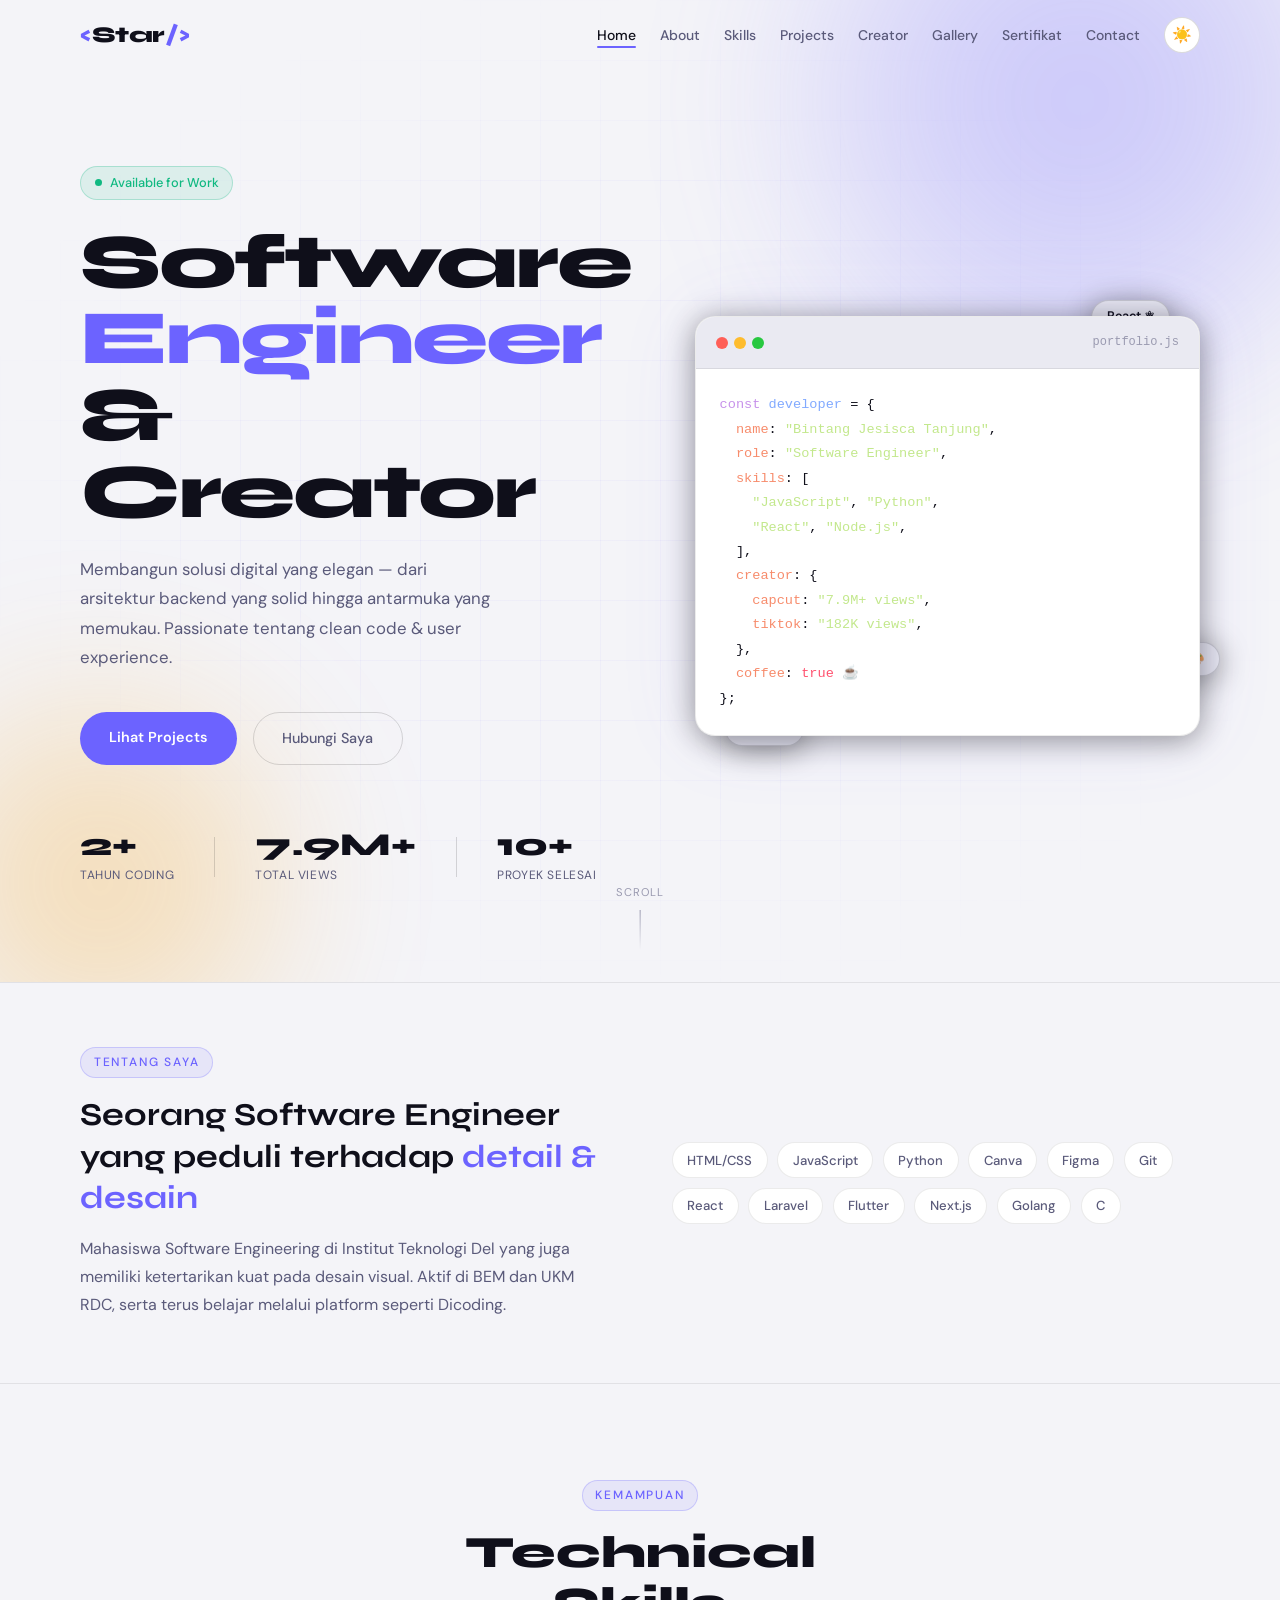
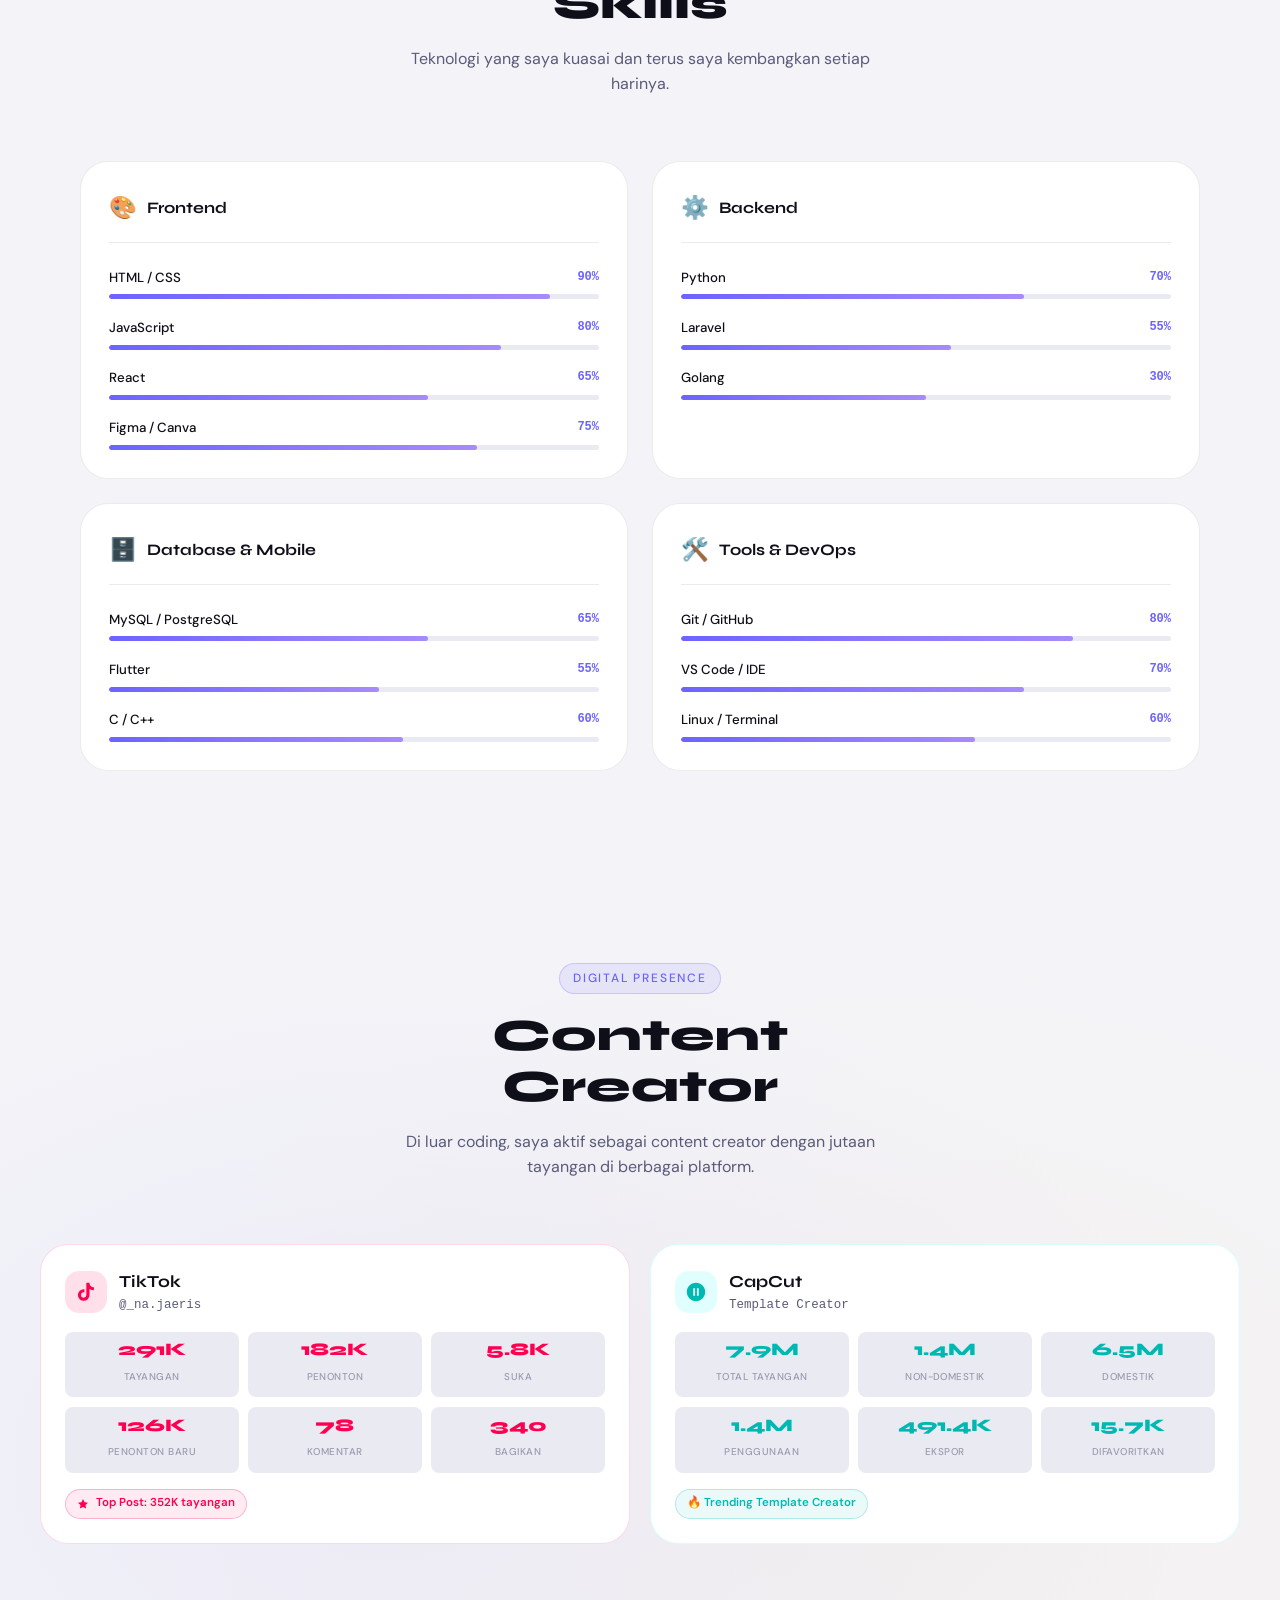
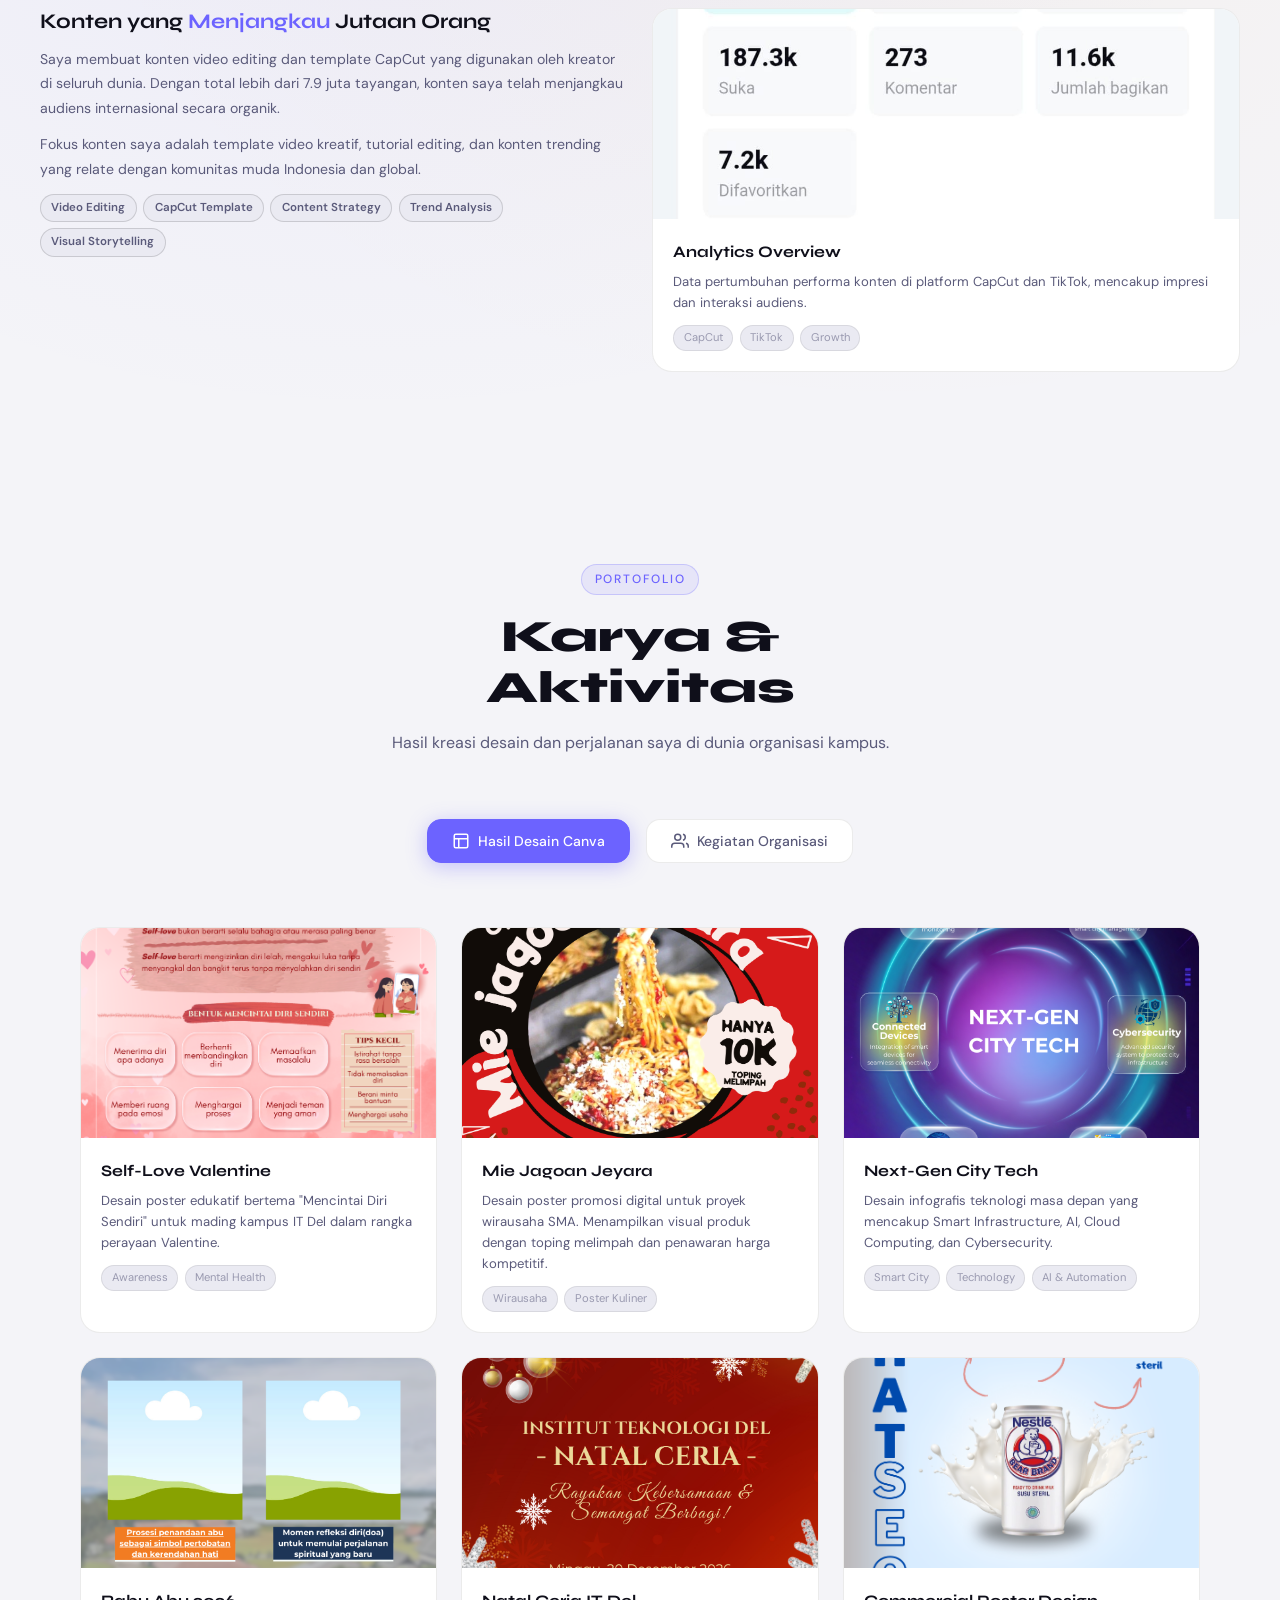
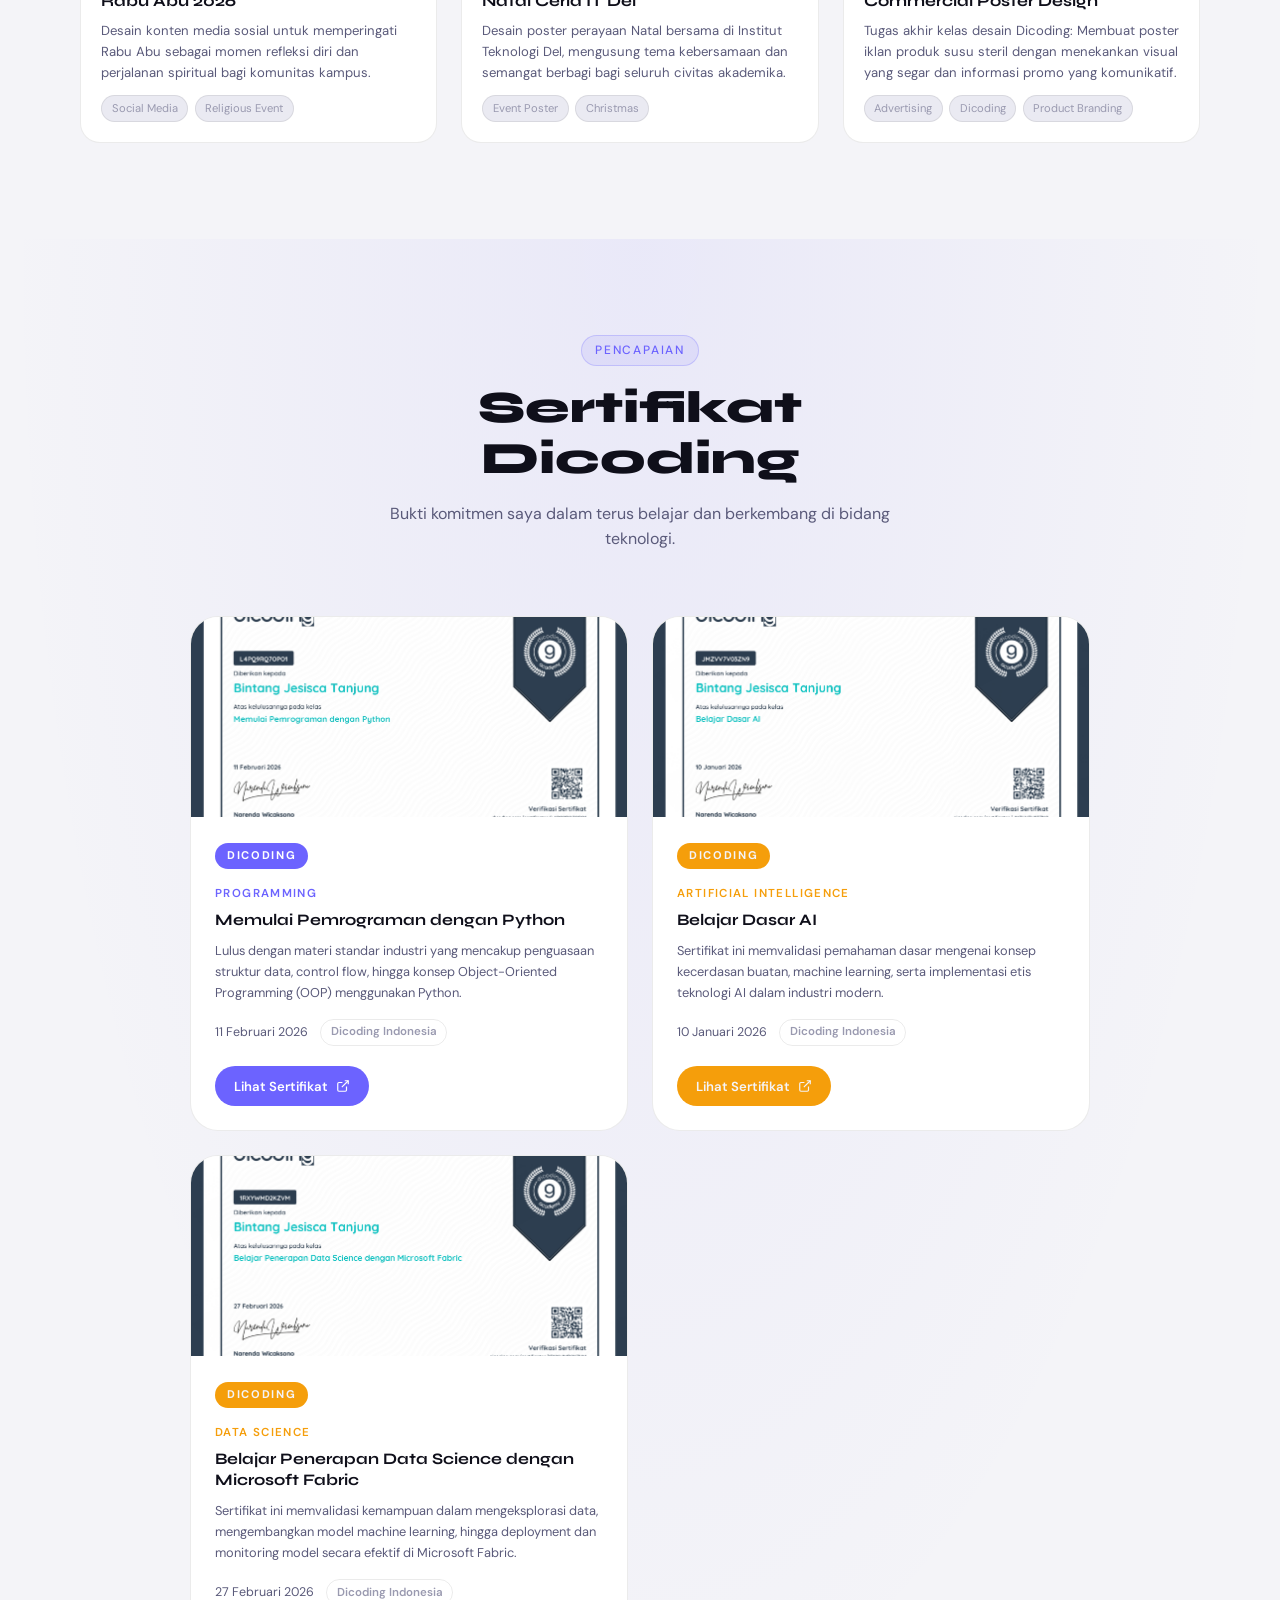
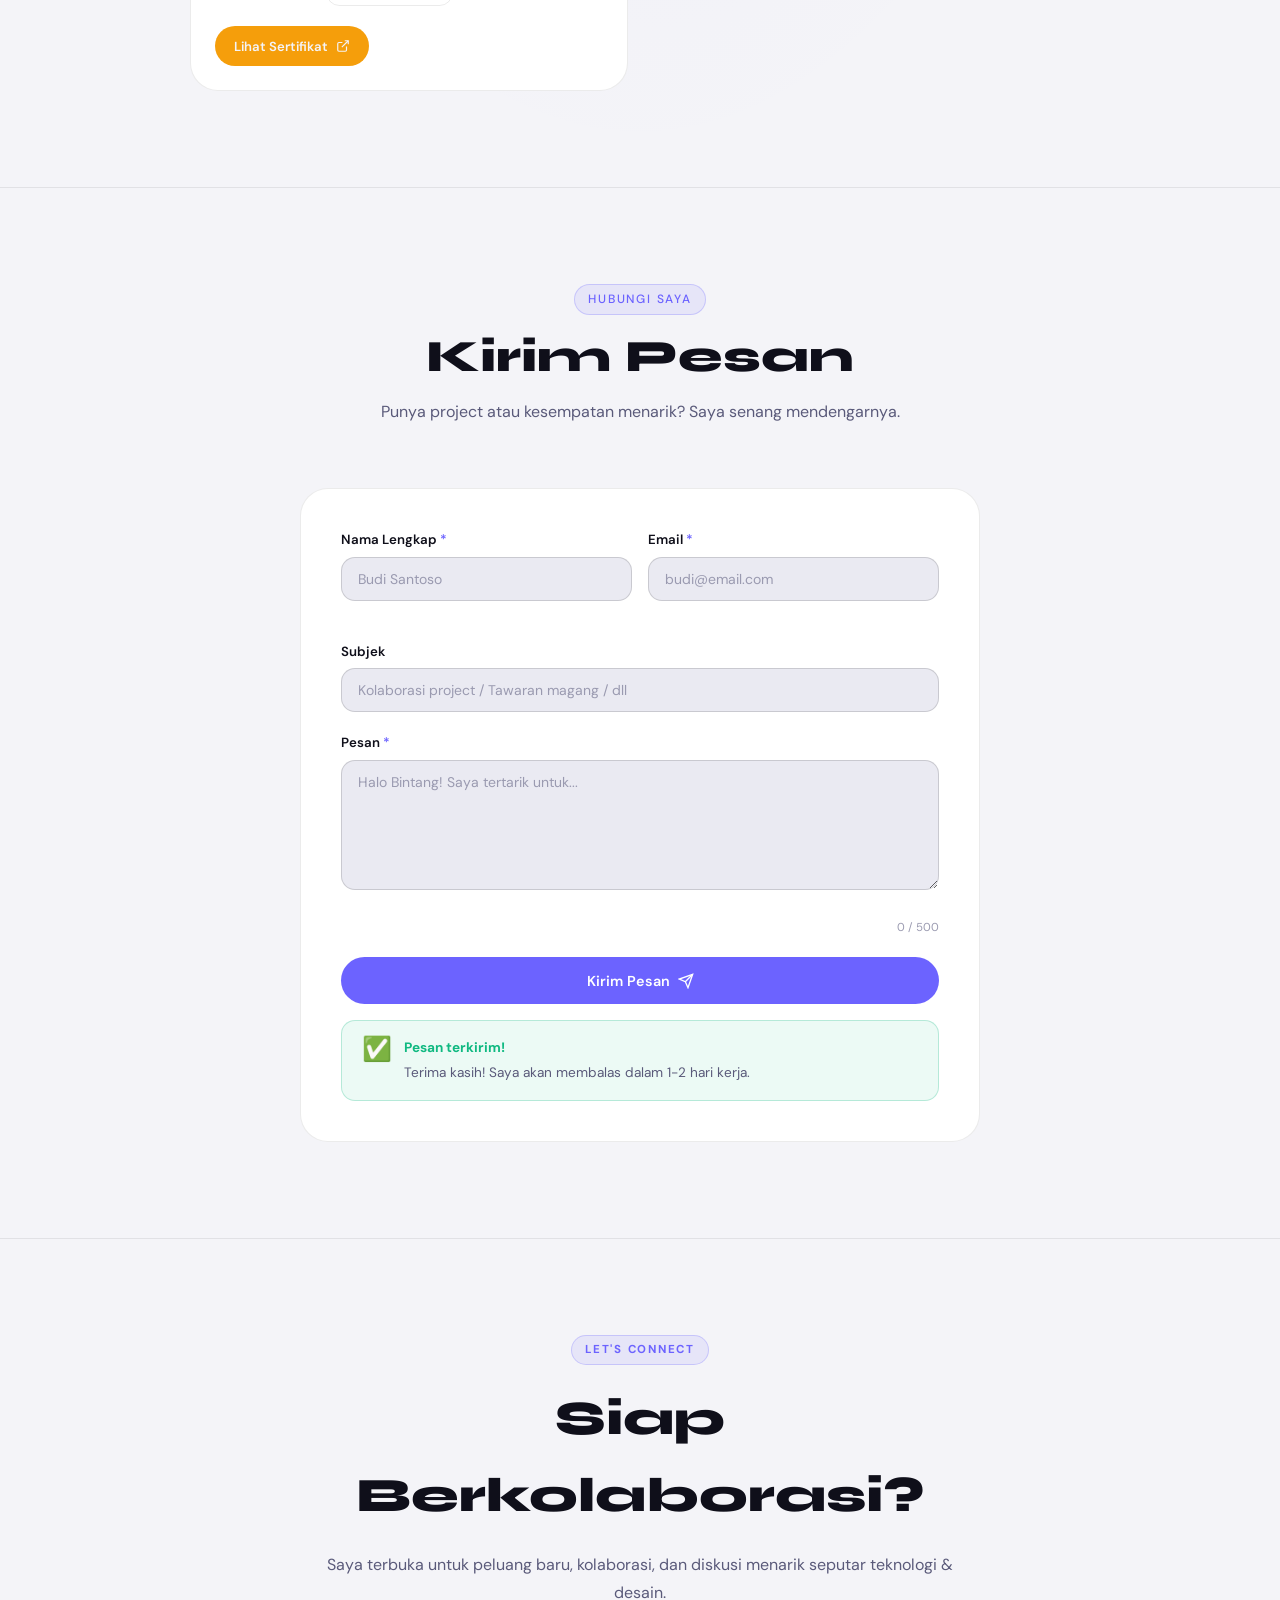
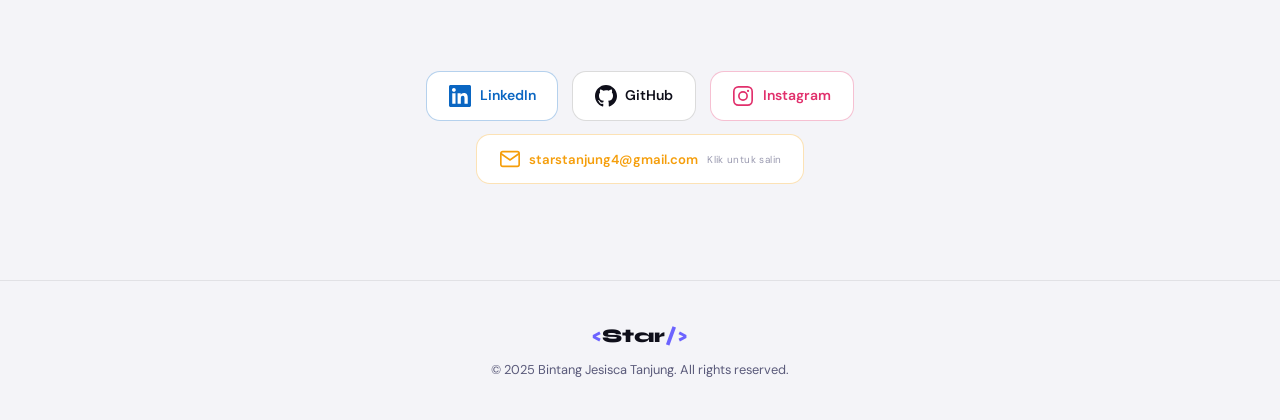
==== commit 41094b15: "up lagi sertif dan content" ====
--- a/index.html
+++ b/index.html
@@ -146,8 +146,8 @@
     <span class="c-str">"React"</span>, <span class="c-str">"Node.js"</span>,
   ],
   <span class="c-prop">creator</span>: {
-    <span class="c-prop">capcut</span>: <span class="c-str">"7.6M+ views"</span>,
-    <span class="c-prop">tiktok</span>: <span class="c-str">"291K views"</span>,
+    <span class="c-prop">capcut</span>: <span class="c-str">"7.9M+ views"</span>,
+    <span class="c-prop">tiktok</span>: <span class="c-str">"182K views"</span>,
   },
   <span class="c-prop">coffee</span>: <span class="c-bool">true</span> ☕
 };</code></pre>
@@ -226,7 +226,7 @@
             </div>
             <div class="skill-bar-item" data-level="65">
               <div class="skill-bar-top">
-                <span class="skill-name">React / Next.js</span>
+                <span class="skill-name">React</span>
                 <span class="skill-percent">65%</span>
               </div>
               <div class="skill-bar-track" role="progressbar" aria-label="React/Next.js 65%" aria-valuenow="65" aria-valuemin="0" aria-valuemax="100">
@@ -261,15 +261,6 @@
                 <div class="skill-bar-fill" style="--skill-level: 70%"></div>
               </div>
             </div>
-            <div class="skill-bar-item" data-level="60">
-              <div class="skill-bar-top">
-                <span class="skill-name">Node.js / Express</span>
-                <span class="skill-percent">60%</span>
-              </div>
-              <div class="skill-bar-track" role="progressbar" aria-label="Node.js 60%" aria-valuenow="60" aria-valuemin="0" aria-valuemax="100">
-                <div class="skill-bar-fill" style="--skill-level: 60%"></div>
-              </div>
-            </div>
             <div class="skill-bar-item" data-level="55">
               <div class="skill-bar-top">
                 <span class="skill-name">Laravel</span>
@@ -282,7 +273,7 @@
             <div class="skill-bar-item" data-level="50">
               <div class="skill-bar-top">
                 <span class="skill-name">Golang</span>
-                <span class="skill-percent">50%</span>
+                <span class="skill-percent">30%</span>
               </div>
               <div class="skill-bar-track" role="progressbar" aria-label="Golang 50%" aria-valuenow="50" aria-valuemin="0" aria-valuemax="100">
                 <div class="skill-bar-fill" style="--skill-level: 50%"></div>
@@ -441,7 +432,7 @@
 
             <div class="platform-stats">
               <div class="stat-box">
-                <span class="stat-box-num">7.6M</span>
+                <span class="stat-box-num">7.9M</span>
                 <span class="stat-box-label">Total Tayangan</span>
               </div>
               <div class="stat-box">
@@ -457,11 +448,11 @@
                 <span class="stat-box-label">Penggunaan</span>
               </div>
               <div class="stat-box">
-                <span class="stat-box-num">80.4K</span>
+                <span class="stat-box-num">491.4K</span>
                 <span class="stat-box-label">Ekspor</span>
               </div>
               <div class="stat-box">
-                <span class="stat-box-num">8.5K</span>
+                <span class="stat-box-num">15.7K</span>
                 <span class="stat-box-label">Difavoritkan</span>
               </div>
             </div>
@@ -492,16 +483,34 @@
             </div>
           </div>
 
-          <div class="creator-preview-card reveal">
-            <div class="creator-preview-card-header">
-              <span aria-hidden="true">📊</span>
-              Analytics Overview — CapCut &amp; TikTok
-            </div>
-            <!-- Ganti src dengan screenshot analytics kamu -->
-            <!-- Contoh: src="assets/images/projects/capcut-analytics.jpg" -->
-            <div class="creator-preview-img-placeholder">
-              <span>📈</span>
-              <p>Tambahkan screenshot analytics<br/>assets/images/creator-analytics.jpg</p>
+          <div class="gallery-card reveal" data-category="analytics">
+            <div class="card-img-wrap">
+              <img 
+                class="card-img" 
+                src="assets\images\grafik.jpeg" 
+                alt="Data Analytics CapCut & TikTok" 
+                loading="lazy" 
+                onerror="this.style.display='none'; this.nextElementSibling.style.display='flex';" 
+              />
+              
+              <div class="card-overlay">
+                <span class="overlay-tag">Creator Status</span>
+                <button class="preview-btn" data-img="assets\images\grafik.jpeg" aria-label="Lihat detail analytics">
+                  <svg width="14" height="14" viewBox="0 0 24 24" fill="none" stroke="currentColor" stroke-width="2.5" aria-hidden="true">
+                    <path d="M15 3h6v6M9 21H3v-6M21 3l-7 7M3 21l7-7"/>
+                  </svg>
+                </button>
+              </div>
+            </div>
+
+            <div class="card-info">
+              <h3>Analytics Overview</h3>
+              <p>Data pertumbuhan performa konten di platform CapCut dan TikTok, mencakup impresi dan interaksi audiens.</p>
+              <div class="card-tags">
+                <span>CapCut</span>
+                <span>TikTok</span>
+                <span>Growth</span>
+              </div>
             </div>
           </div>
         </div>
@@ -751,6 +760,32 @@
           </div>
           <div class="cert-glow cert-glow-2" aria-hidden="true"></div>
         </div>
+
+        <div class="cert-card reveal">
+          <div class="cert-img-wrap">
+            <img class="cert-img" src="assets\images\3.jpg" alt="Sertifikat Dicoding: Belajar Dasar AI" loading="lazy" onerror="this.style.display='none'; this.nextElementSibling.style.display='flex';" />
+            <button class="cert-zoom-btn" data-img="assets\images\3.jpg" aria-label="Perbesar sertifikat Dasar AI">
+              <svg width="16" height="16" viewBox="0 0 24 24" fill="none" stroke="currentColor" stroke-width="2.5" aria-hidden="true"><path d="M15 3h6v6M9 21H3v-6M21 3l-7 7M3 21l7-7"/></svg>
+            </button>
+          </div>
+          <div class="cert-card-inner">
+            <div class="cert-ribbon ribbon-2">Dicoding</div>
+            <div class="cert-body">
+              <span class="cert-category cert-category-2">Data Science</span>
+              <h3 class="cert-title">Belajar Penerapan Data Science dengan Microsoft Fabric</h3>
+              <p class="cert-desc">Sertifikat ini memvalidasi kemampuan dalam mengeksplorasi data, mengembangkan model machine learning, hingga deployment dan monitoring model secara efektif di Microsoft Fabric.</p>
+              <div class="cert-meta">
+                <span class="cert-date">27 Februari 2026</span>
+                <span class="cert-issuer">Dicoding Indonesia</span>
+              </div>
+            </div>
+            <a href="https://www.dicoding.com/certificates/1RXYWMD2KZVM" target="_blank" rel="noopener" class="cert-btn cert-btn-2" aria-label="Lihat sertifikat Dasar AI di Dicoding">
+              Lihat Sertifikat
+              <svg width="14" height="14" viewBox="0 0 24 24" fill="none" stroke="currentColor" stroke-width="2" aria-hidden="true"><path d="M18 13v6a2 2 0 0 1-2 2H5a2 2 0 0 1-2-2V8a2 2 0 0 1 2-2h6"/><polyline points="15,3 21,3 21,9"/><line x1="10" y1="14" x2="21" y2="3"/></svg>
+            </a>
+          </div>
+          <div class="cert-glow cert-glow-2" aria-hidden="true"></div>
+        </div>
       </div>
     </section>
 
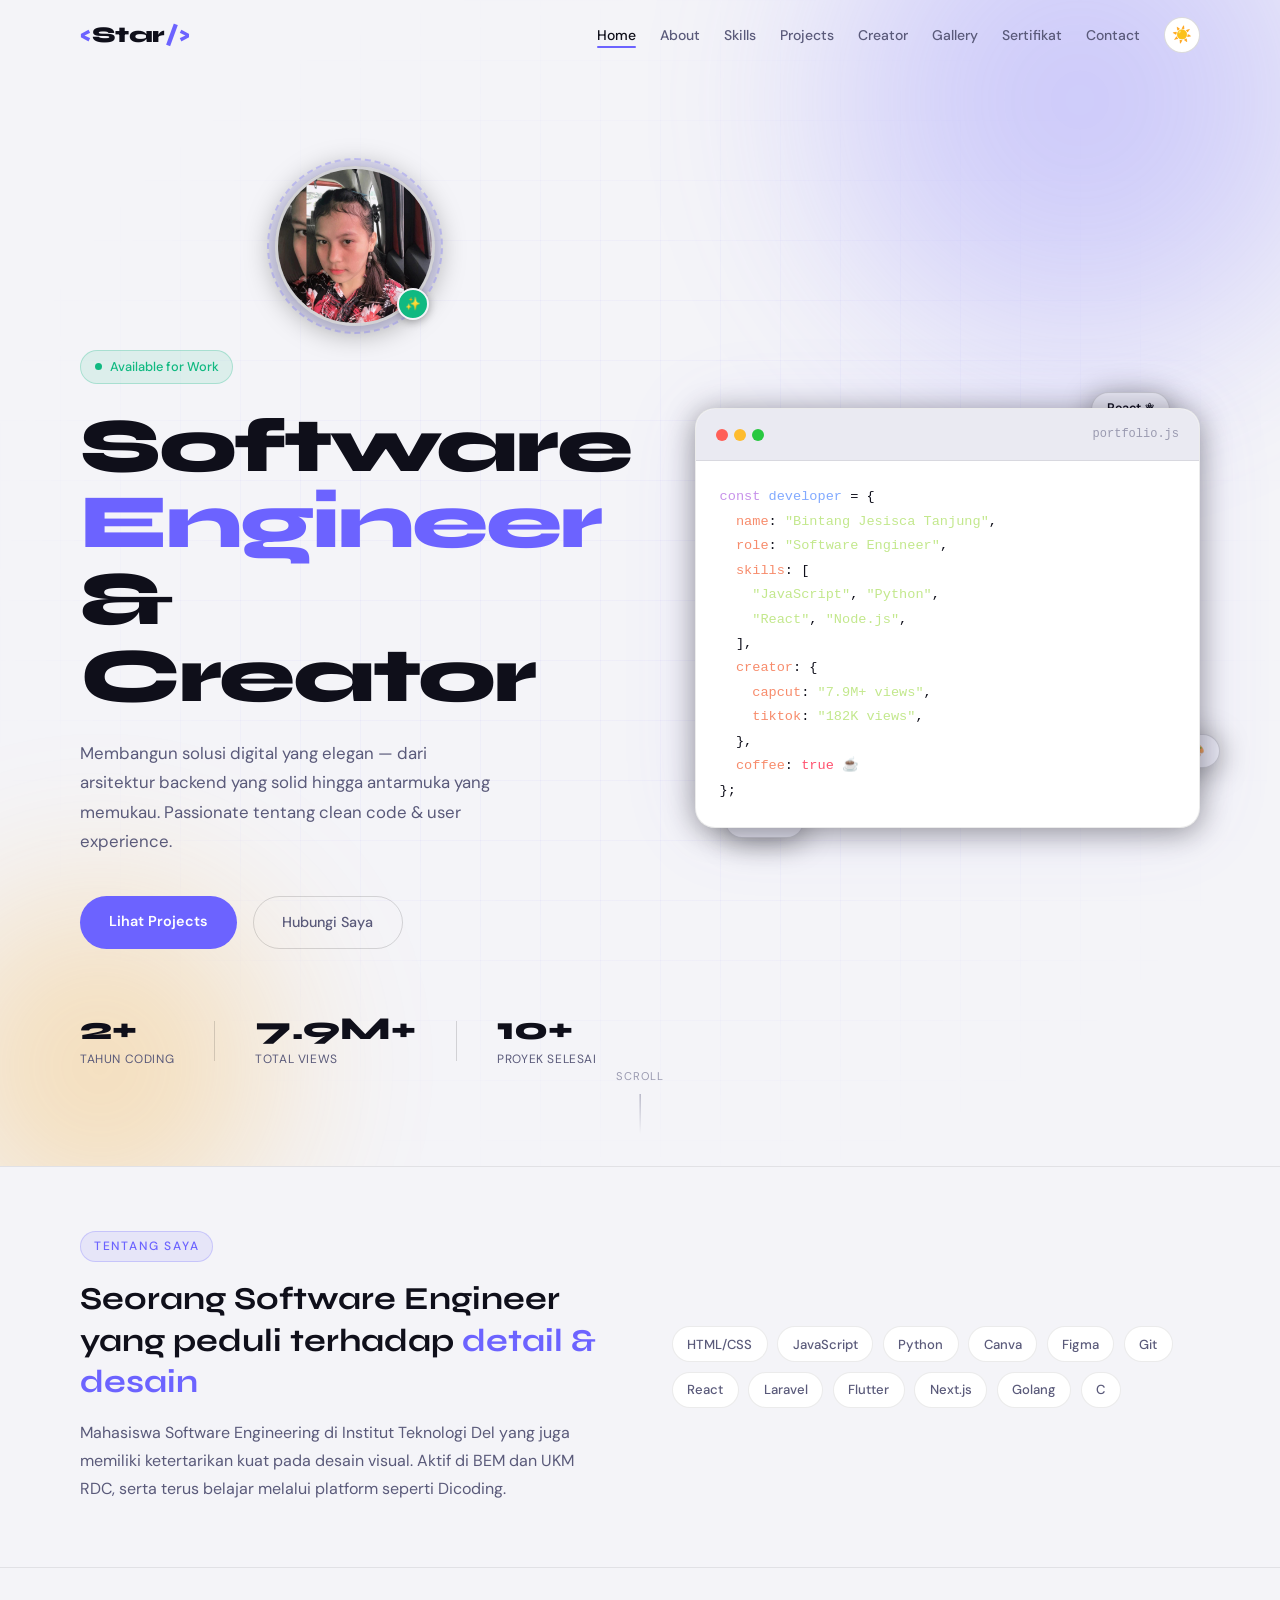
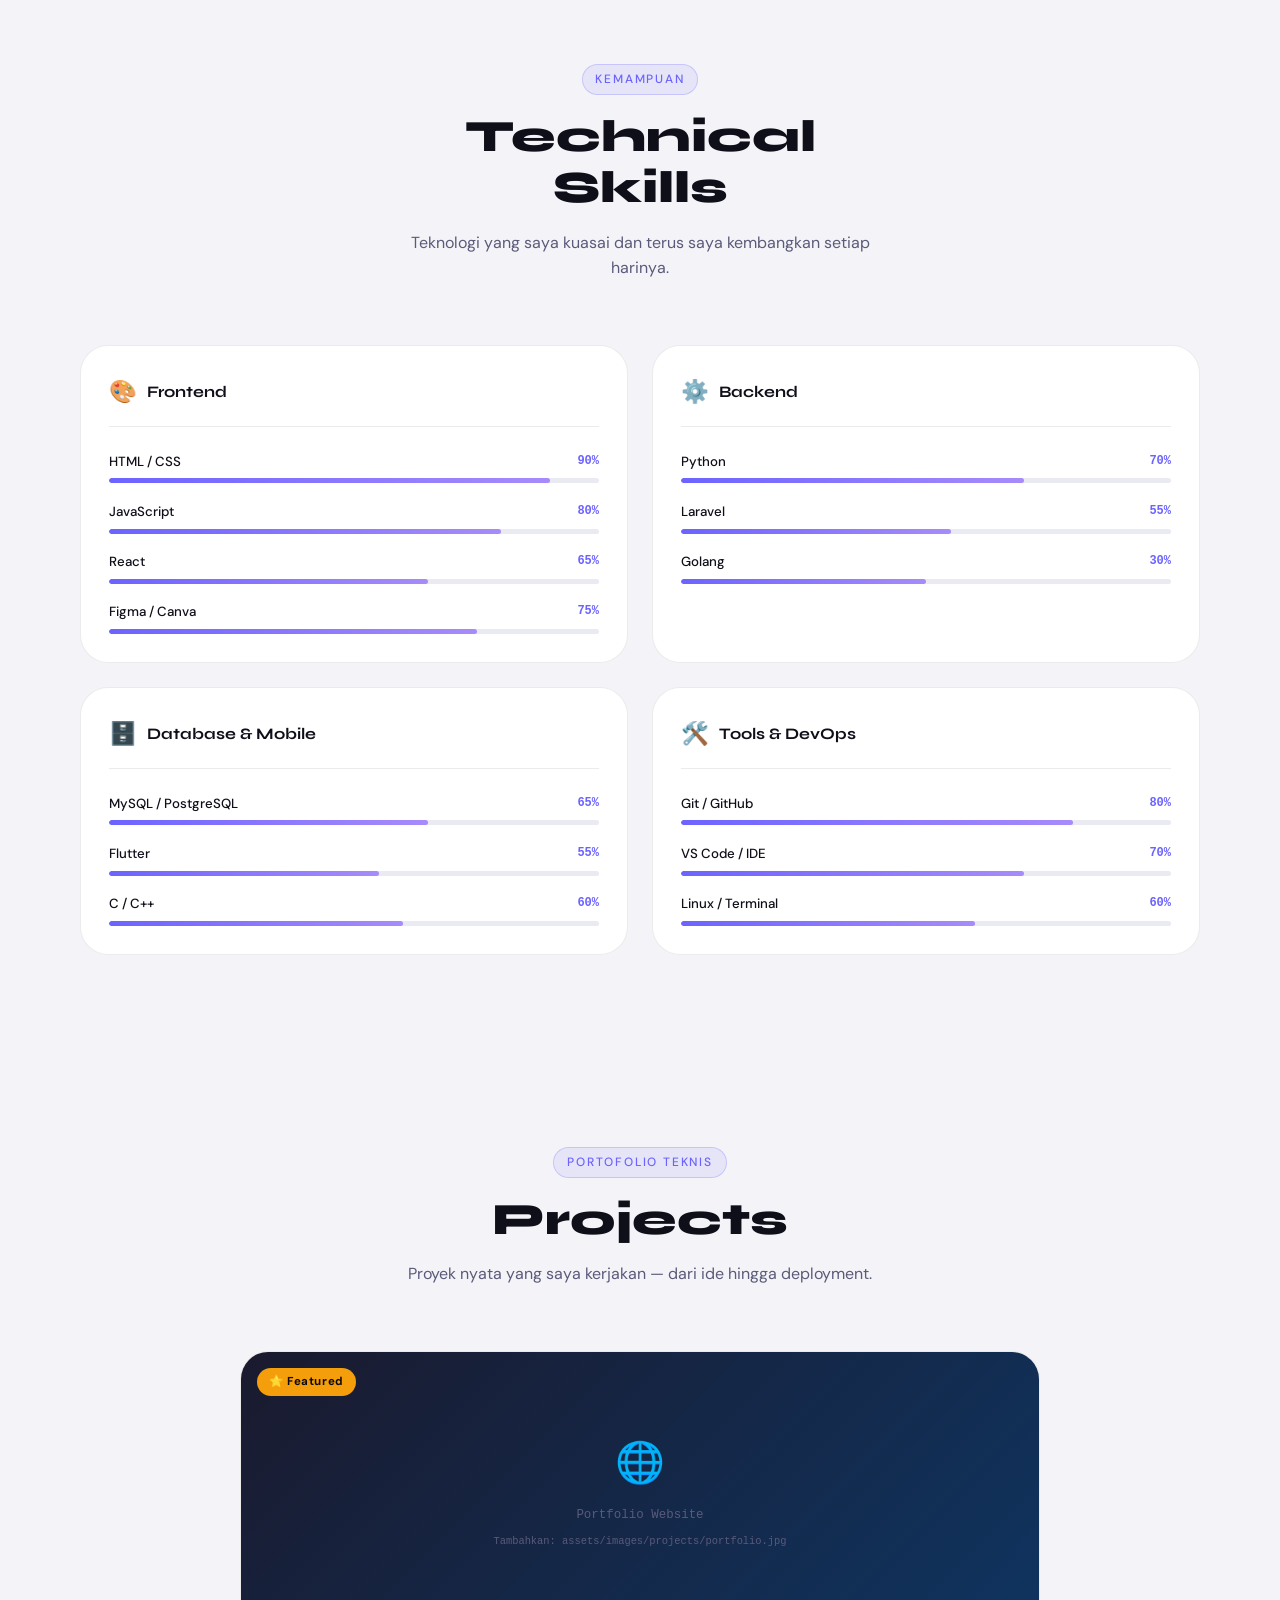
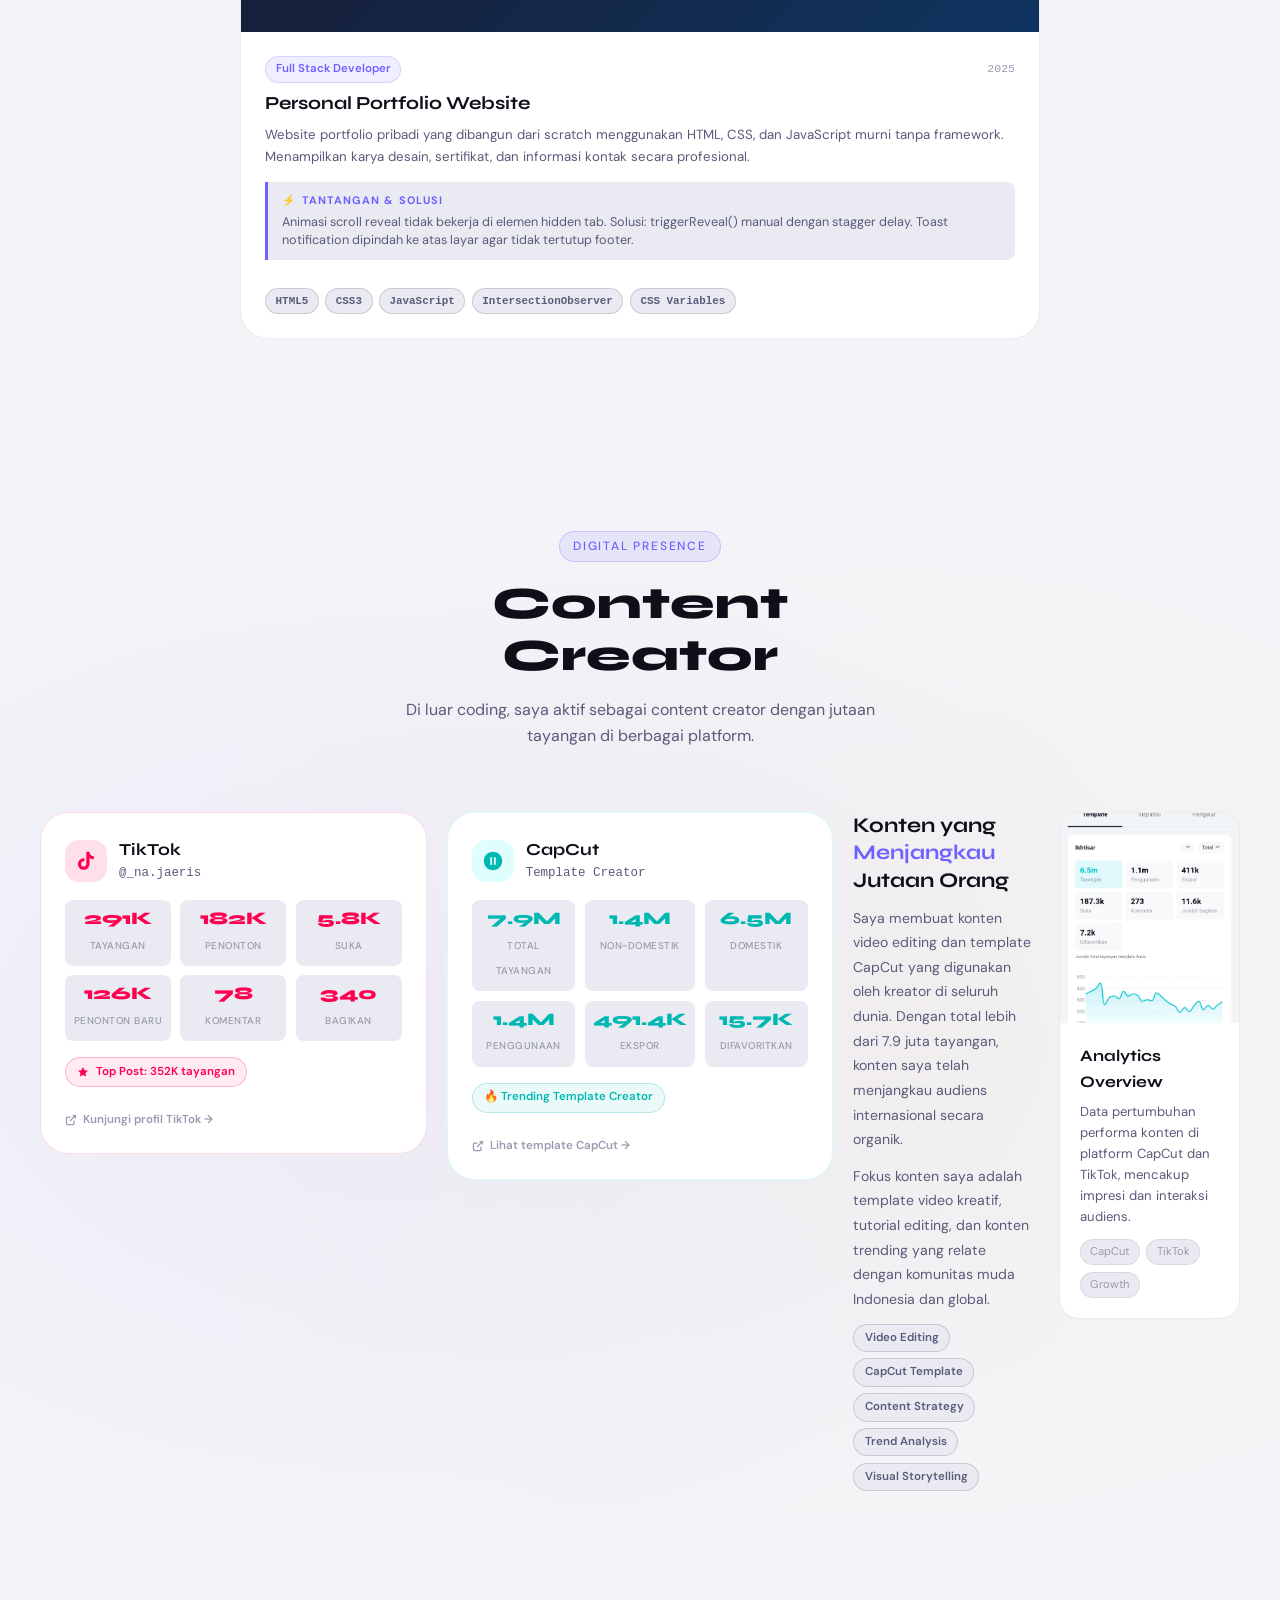
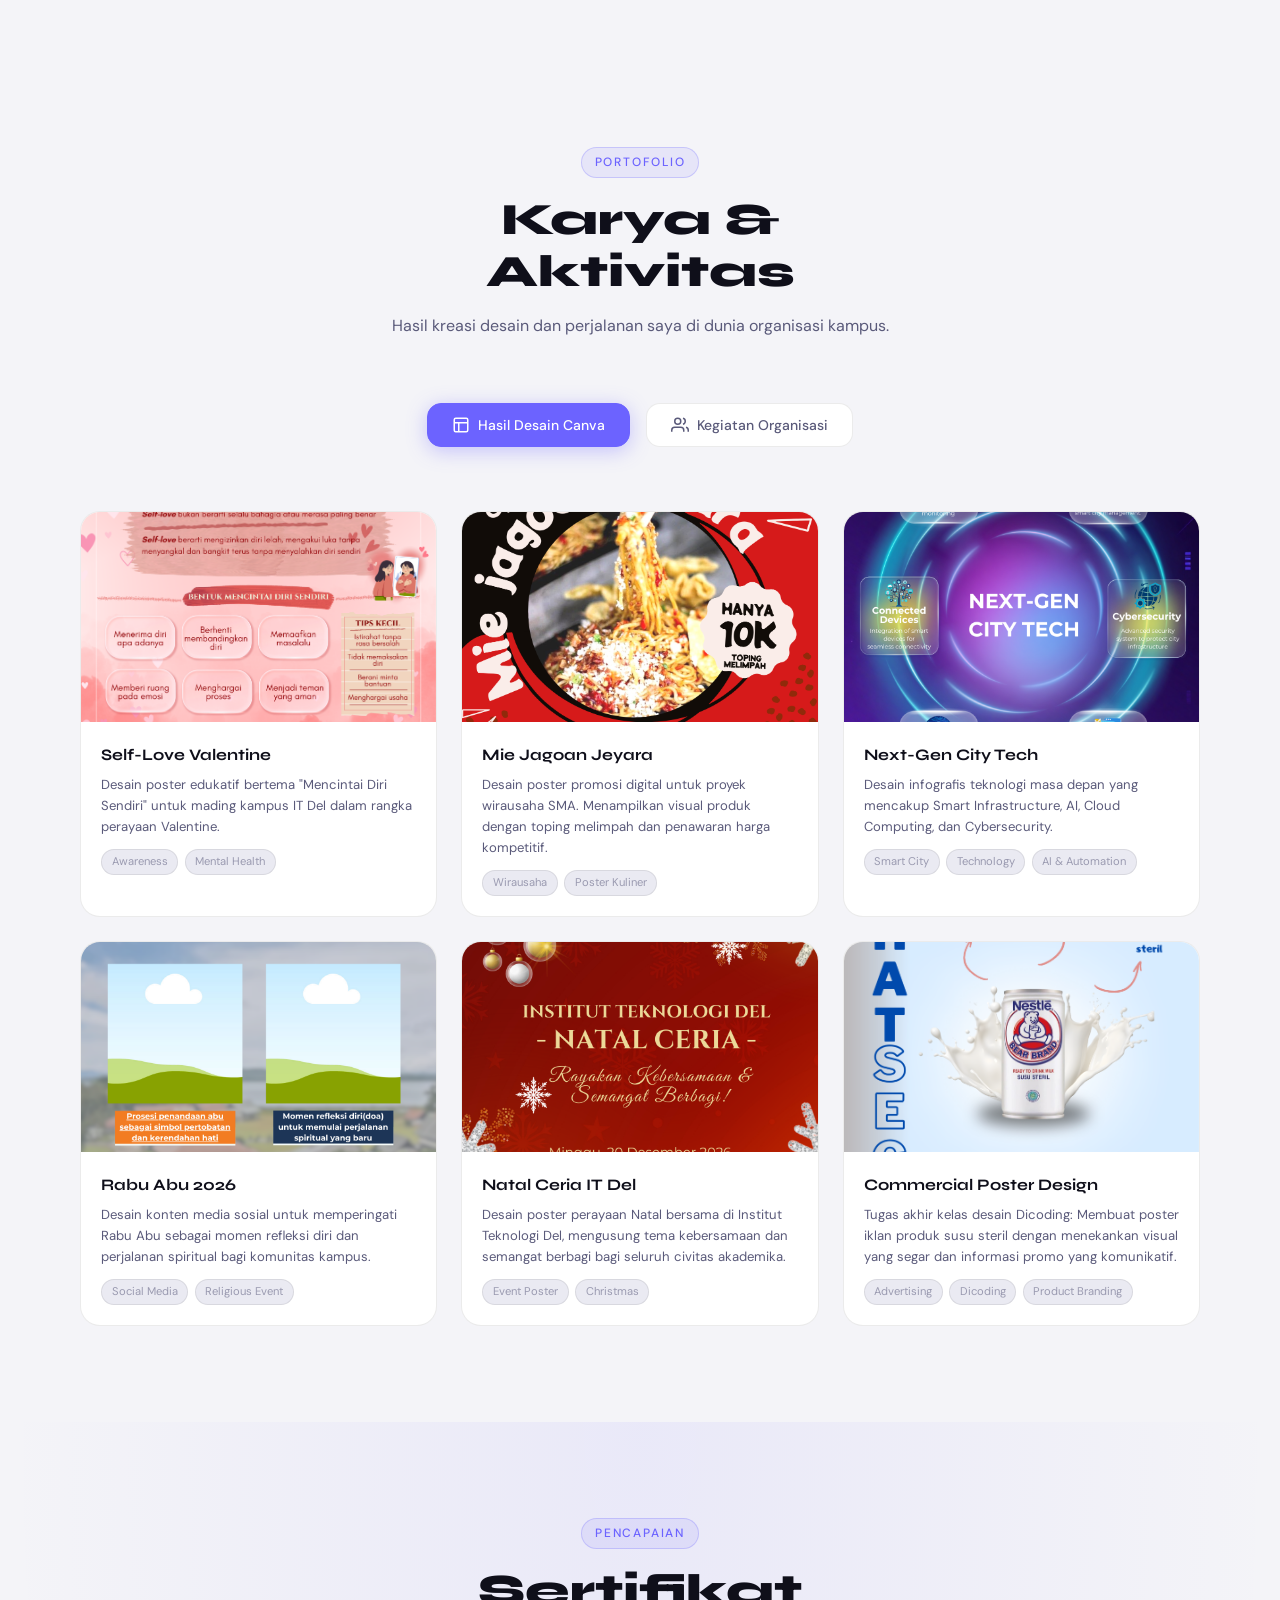
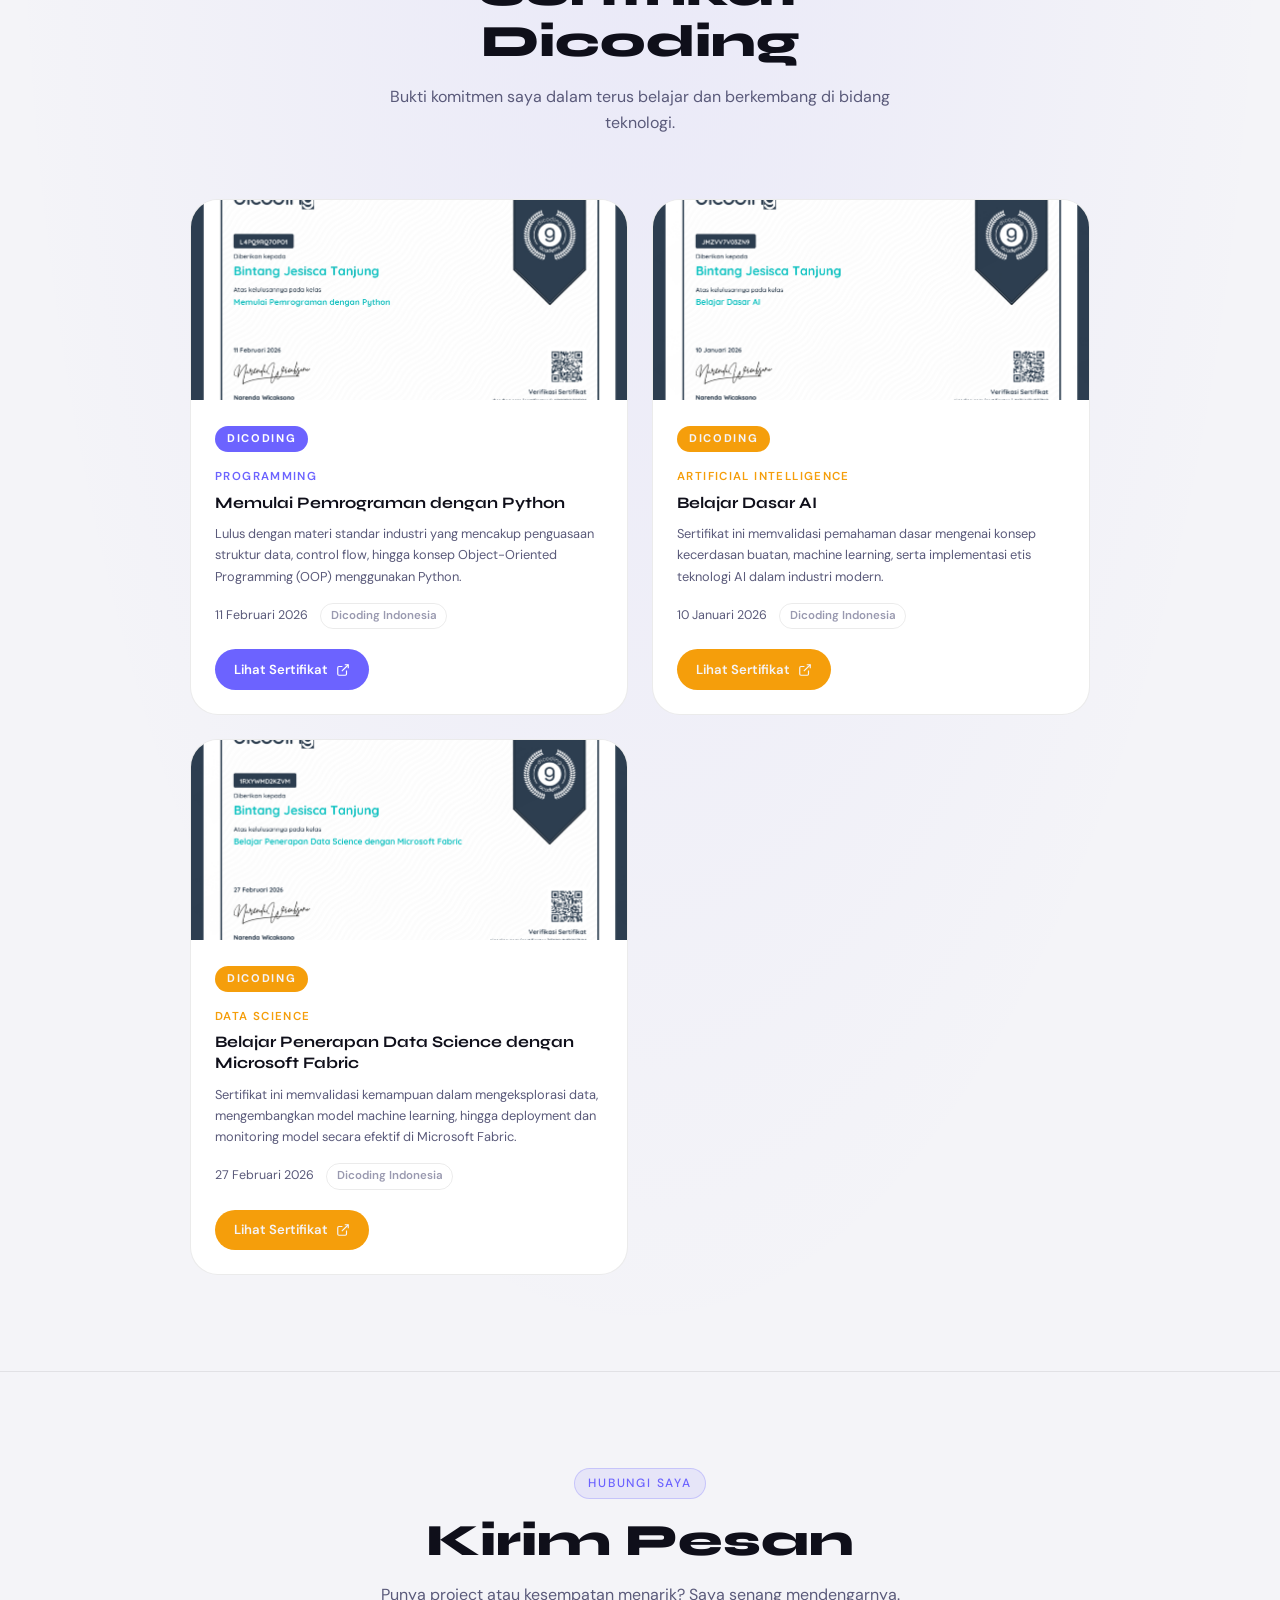
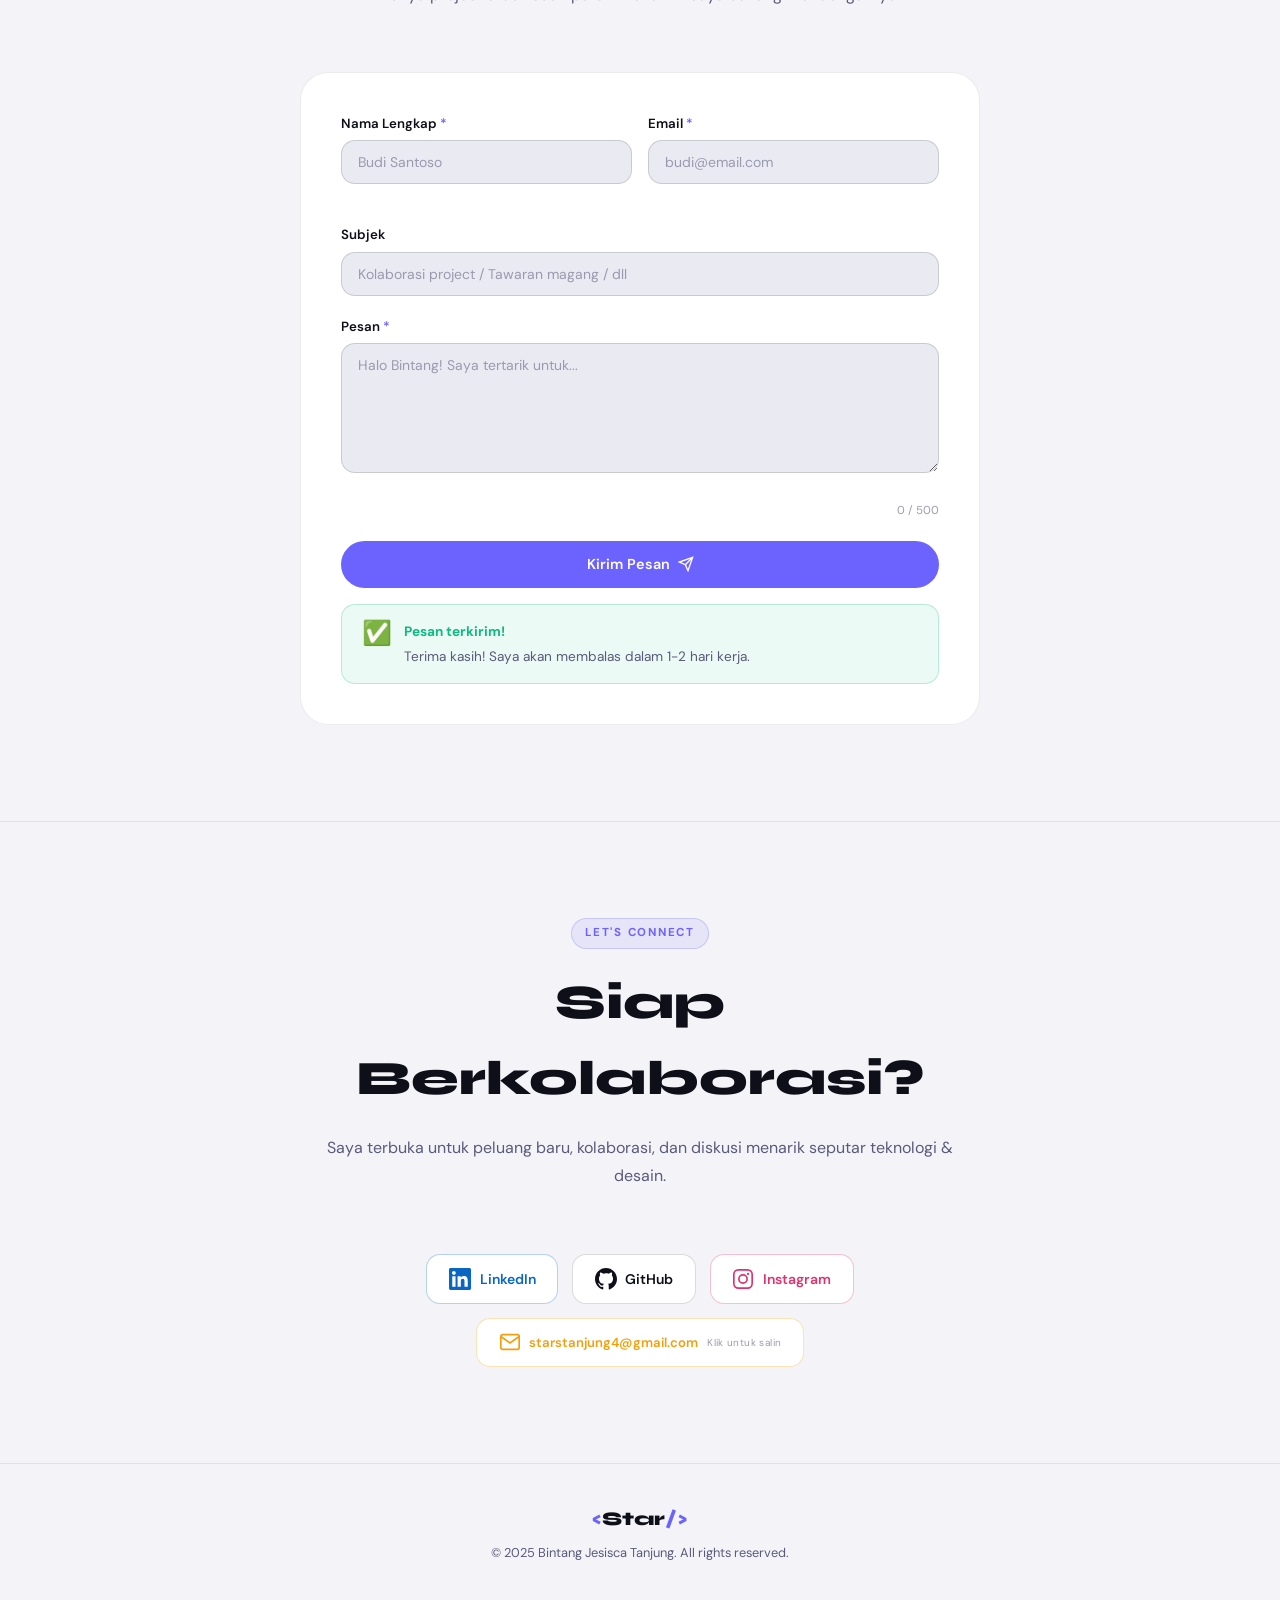
==== commit 6c20dc0b: "update 8 yg di update" ====
--- a/index.html
+++ b/index.html
@@ -96,6 +96,14 @@
       <div class="hero-orb hero-orb-2" aria-hidden="true"></div>
       <div class="hero-container">
         <div class="hero-content">
+          <!-- FOTO PROFIL — ganti placeholder dengan foto kamu -->
+          <!-- Simpan foto di assets/images/photo.jpg lalu uncomment img di bawah -->
+          <div class="hero-photo-wrap reveal">
+            <img class="hero-photo" src="assets/images/me.jpg" alt="Bintang Jesisca Tanjung" /> 
+            <div class="hero-photo-ring" aria-hidden="true"></div>
+            <div class="hero-photo-badge" aria-hidden="true">✨</div>
+          </div>
+
           <div class="hero-badge reveal">
             <span class="badge-dot" aria-hidden="true"></span>
             Available for Work
@@ -359,6 +367,65 @@
       </div>
     </section>
 
+    <!-- ===== PROJECTS ===== -->
+    <section class="projects-section" id="projects" aria-label="Projects saya">
+      <div class="section-header reveal">
+        <span class="section-label">Portofolio Teknis</span>
+        <h2>Projects</h2>
+        <p>Proyek nyata yang saya kerjakan — dari ide hingga deployment.</p>
+      </div>
+
+      <div class="projects-grid">
+
+        <!-- PROJECT 1 — Featured, klik ke halaman detail -->
+        <article class="project-card project-card--featured reveal">
+          <div class="project-img-wrap">
+            <!-- Ganti dengan screenshot: assets/images/projects/portfolio.jpg -->
+            <div class="project-img-placeholder">
+              <span>🌐</span>
+              <p>Portfolio Website</p>
+              <small>Tambahkan: assets/images/projects/portfolio.jpg</small>
+            </div>
+            <div class="project-badge-featured">⭐ Featured</div>
+            <div class="project-overlay">
+              <div class="project-links">
+                <a href="#" target="_blank" rel="noopener" class="project-link-btn" aria-label="Live demo">
+                  <svg width="13" height="13" viewBox="0 0 24 24" fill="none" stroke="currentColor" stroke-width="2"><path d="M18 13v6a2 2 0 0 1-2 2H5a2 2 0 0 1-2-2V8a2 2 0 0 1 2-2h6"/><polyline points="15,3 21,3 21,9"/><line x1="10" y1="14" x2="21" y2="3"/></svg>
+                  Live Demo
+                </a>
+                <a href="https://github.com/adorablestarr" target="_blank" rel="noopener" class="project-link-btn project-link-gh" aria-label="GitHub">
+                  <svg width="13" height="13" viewBox="0 0 24 24" fill="currentColor"><path d="M12 0C5.374 0 0 5.373 0 12c0 5.302 3.438 9.8 8.207 11.387.599.111.793-.261.793-.577v-2.234c-3.338.726-4.033-1.416-4.033-1.416-.546-1.387-1.333-1.756-1.333-1.756-1.089-.745.083-.729.083-.729 1.205.084 1.839 1.237 1.839 1.237 1.07 1.834 2.807 1.304 3.492.997.107-.775.418-1.305.762-1.604-2.665-.305-5.467-1.334-5.467-5.931 0-1.311.469-2.381 1.236-3.221-.124-.303-.535-1.524.117-3.176 0 0 1.008-.322 3.301 1.23A11.509 11.509 0 0 1 12 5.803c1.02.005 2.047.138 3.006.404 2.291-1.552 3.297-1.23 3.297-1.23.653 1.653.242 2.874.118 3.176.77.84 1.235 1.911 1.235 3.221 0 4.609-2.807 5.624-5.479 5.921.43.372.823 1.102.823 2.222v3.293c0 .319.192.694.801.576C20.566 21.797 24 17.3 24 12c0-6.627-5.373-12-12-12z"/></svg>
+                  GitHub
+                </a>
+                <a href="pages/project-portfolio.html" class="project-link-btn project-link-case" aria-label="Detail project">
+                  📄 Detail
+                </a>
+              </div>
+            </div>
+          </div>
+          <div class="project-body">
+            <div class="project-meta">
+              <span class="project-role">Full Stack Developer</span>
+              <span class="project-year">2025</span>
+            </div>
+            <h3 class="project-title">Personal Portfolio Website</h3>
+            <p class="project-desc">Website portfolio pribadi yang dibangun dari scratch menggunakan HTML, CSS, dan JavaScript murni tanpa framework. Menampilkan karya desain, sertifikat, dan informasi kontak secara profesional.</p>
+            <div class="project-challenge">
+              <span class="challenge-label">⚡ Tantangan & Solusi</span>
+              <p>Animasi scroll reveal tidak bekerja di elemen hidden tab. Solusi: triggerReveal() manual dengan stagger delay. Toast notification dipindah ke atas layar agar tidak tertutup footer.</p>
+            </div>
+            <div class="project-stack">
+              <span class="stack-item">HTML5</span>
+              <span class="stack-item">CSS3</span>
+              <span class="stack-item">JavaScript</span>
+              <span class="stack-item">IntersectionObserver</span>
+              <span class="stack-item">CSS Variables</span>
+            </div>
+          </div>
+        </article>
+      </div>
+    </section>
+
     <!-- ===== CONTENT CREATOR ===== -->
     <section class="creator-section" id="creator" aria-label="Content Creator">
       <div class="creator-inner">
@@ -372,97 +439,66 @@
         <!-- Platform Stats Cards -->
         <div class="creator-platforms">
 
-          <!-- TikTok -->
-          <div class="platform-card tiktok reveal" aria-label="Statistik TikTok">
-            <div class="platform-header">
-              <div class="platform-icon" aria-hidden="true">
-                <!-- TikTok icon SVG -->
-                <svg width="22" height="22" viewBox="0 0 24 24" fill="#ff0050"><path d="M19.59 6.69a4.83 4.83 0 0 1-3.77-4.25V2h-3.45v13.67a2.89 2.89 0 0 1-2.88 2.5 2.89 2.89 0 0 1-2.89-2.89 2.89 2.89 0 0 1 2.89-2.89c.28 0 .54.04.79.1V9.01a6.27 6.27 0 0 0-.79-.05 6.34 6.34 0 0 0-6.34 6.34 6.34 6.34 0 0 0 6.34 6.34 6.34 6.34 0 0 0 6.33-6.34V8.69a8.18 8.18 0 0 0 4.78 1.52V6.76a4.85 4.85 0 0 1-1.01-.07z"/></svg>
-              </div>
-              <div>
-                <div class="platform-name">TikTok</div>
-                <div class="platform-handle">@_na.jaeris</div>
-              </div>
-            </div>
-
-            <div class="platform-stats">
-              <div class="stat-box">
-                <span class="stat-box-num">291K</span>
-                <span class="stat-box-label">Tayangan</span>
-              </div>
-              <div class="stat-box">
-                <span class="stat-box-num">182K</span>
-                <span class="stat-box-label">Penonton</span>
-              </div>
-              <div class="stat-box">
-                <span class="stat-box-num">5.8K</span>
-                <span class="stat-box-label">Suka</span>
-              </div>
-              <div class="stat-box">
-                <span class="stat-box-num">126K</span>
-                <span class="stat-box-label">Penonton Baru</span>
-              </div>
-              <div class="stat-box">
-                <span class="stat-box-num">78</span>
-                <span class="stat-box-label">Komentar</span>
-              </div>
-              <div class="stat-box">
-                <span class="stat-box-num">340</span>
-                <span class="stat-box-label">Bagikan</span>
-              </div>
-            </div>
-
-            <span class="platform-badge">
-              <svg width="12" height="12" viewBox="0 0 24 24" fill="currentColor" aria-hidden="true"><path d="M12 2l3.09 6.26L22 9.27l-5 4.87 1.18 6.88L12 17.77l-6.18 3.25L7 14.14 2 9.27l6.91-1.01L12 2z"/></svg>
-              Top Post: 352K tayangan
-            </span>
-          </div>
-
-          <!-- CapCut -->
-          <div class="platform-card capcut reveal" aria-label="Statistik CapCut">
-            <div class="platform-header">
-              <div class="platform-icon" aria-hidden="true">
-                <svg width="22" height="22" viewBox="0 0 24 24" fill="#00b8b2"><path d="M12 2C6.48 2 2 6.48 2 12s4.48 10 10 10 10-4.48 10-10S17.52 2 12 2zm-1 14H9V8h2v8zm4 0h-2V8h2v8z"/></svg>
-              </div>
-              <div>
-                <div class="platform-name">CapCut</div>
-                <div class="platform-handle">Template Creator</div>
-              </div>
-            </div>
-
-            <div class="platform-stats">
-              <div class="stat-box">
-                <span class="stat-box-num">7.9M</span>
-                <span class="stat-box-label">Total Tayangan</span>
-              </div>
-              <div class="stat-box">
-                <span class="stat-box-num">1.4M</span>
-                <span class="stat-box-label">Non-Domestik</span>
-              </div>
-              <div class="stat-box">
-                <span class="stat-box-num">6.5M</span>
-                <span class="stat-box-label">Domestik</span>
-              </div>
-              <div class="stat-box">
-                <span class="stat-box-num">1.4M</span>
-                <span class="stat-box-label">Penggunaan</span>
-              </div>
-              <div class="stat-box">
-                <span class="stat-box-num">491.4K</span>
-                <span class="stat-box-label">Ekspor</span>
-              </div>
-              <div class="stat-box">
-                <span class="stat-box-num">15.7K</span>
-                <span class="stat-box-label">Difavoritkan</span>
-              </div>
-            </div>
-
-            <span class="platform-badge">
-              🔥 Trending Template Creator
-            </span>
-          </div>
-
-        </div>
+          <!-- TikTok — klik untuk buka akun -->
+          <a href="https://www.tiktok.com/@_na.jaeris" target="_blank" rel="noopener" class="platform-card-link" aria-label="Kunjungi TikTok @_na.jaeris (buka tab baru)">
+            <div class="platform-card tiktok reveal">
+              <div class="platform-header">
+                <div class="platform-icon" aria-hidden="true">
+                  <svg width="22" height="22" viewBox="0 0 24 24" fill="#ff0050"><path d="M19.59 6.69a4.83 4.83 0 0 1-3.77-4.25V2h-3.45v13.67a2.89 2.89 0 0 1-2.88 2.5 2.89 2.89 0 0 1-2.89-2.89 2.89 2.89 0 0 1 2.89-2.89c.28 0 .54.04.79.1V9.01a6.27 6.27 0 0 0-.79-.05 6.34 6.34 0 0 0-6.34 6.34 6.34 6.34 0 0 0 6.34 6.34 6.34 6.34 0 0 0 6.33-6.34V8.69a8.18 8.18 0 0 0 4.78 1.52V6.76a4.85 4.85 0 0 1-1.01-.07z"/></svg>
+                </div>
+                <div>
+                  <div class="platform-name">TikTok</div>
+                  <div class="platform-handle">@_na.jaeris</div>
+                </div>
+              </div>
+              <div class="platform-stats">
+                <div class="stat-box"><span class="stat-box-num">291K</span><span class="stat-box-label">Tayangan</span></div>
+                <div class="stat-box"><span class="stat-box-num">182K</span><span class="stat-box-label">Penonton</span></div>
+                <div class="stat-box"><span class="stat-box-num">5.8K</span><span class="stat-box-label">Suka</span></div>
+                <div class="stat-box"><span class="stat-box-num">126K</span><span class="stat-box-label">Penonton Baru</span></div>
+                <div class="stat-box"><span class="stat-box-num">78</span><span class="stat-box-label">Komentar</span></div>
+                <div class="stat-box"><span class="stat-box-num">340</span><span class="stat-box-label">Bagikan</span></div>
+              </div>
+              <span class="platform-badge">
+                <svg width="12" height="12" viewBox="0 0 24 24" fill="currentColor" aria-hidden="true"><path d="M12 2l3.09 6.26L22 9.27l-5 4.87 1.18 6.88L12 17.77l-6.18 3.25L7 14.14 2 9.27l6.91-1.01L12 2z"/></svg>
+                Top Post: 352K tayangan
+              </span>
+              <div class="platform-visit-hint" aria-hidden="true">
+                <svg width="12" height="12" viewBox="0 0 24 24" fill="none" stroke="currentColor" stroke-width="2.5"><path d="M18 13v6a2 2 0 0 1-2 2H5a2 2 0 0 1-2-2V8a2 2 0 0 1 2-2h6"/><polyline points="15,3 21,3 21,9"/><line x1="10" y1="14" x2="21" y2="3"/></svg>
+                Kunjungi profil TikTok →
+              </div>
+            </div>
+          </a>
+
+          <!-- CapCut — klik untuk buka profil -->
+          <a href="https://www.capcut.com/template" target="_blank" rel="noopener" class="platform-card-link" aria-label="Kunjungi CapCut Template Creator (buka tab baru)">
+            <div class="platform-card capcut reveal">
+              <div class="platform-header">
+                <div class="platform-icon" aria-hidden="true">
+                  <svg width="22" height="22" viewBox="0 0 24 24" fill="#00b8b2"><path d="M12 2C6.48 2 2 6.48 2 12s4.48 10 10 10 10-4.48 10-10S17.52 2 12 2zm-1 14H9V8h2v8zm4 0h-2V8h2v8z"/></svg>
+                </div>
+                <div>
+                  <div class="platform-name">CapCut</div>
+                  <div class="platform-handle">Template Creator</div>
+                </div>
+              </div>
+              <div class="platform-stats">
+                <div class="stat-box"><span class="stat-box-num">7.9M</span><span class="stat-box-label">Total Tayangan</span></div>
+                <div class="stat-box"><span class="stat-box-num">1.4M</span><span class="stat-box-label">Non-Domestik</span></div>
+                <div class="stat-box"><span class="stat-box-num">6.5M</span><span class="stat-box-label">Domestik</span></div>
+                <div class="stat-box"><span class="stat-box-num">1.4M</span><span class="stat-box-label">Penggunaan</span></div>
+                <div class="stat-box"><span class="stat-box-num">491.4K</span><span class="stat-box-label">Ekspor</span></div>
+                <div class="stat-box"><span class="stat-box-num">15.7K</span><span class="stat-box-label">Difavoritkan</span></div>
+              </div>
+              <span class="platform-badge">🔥 Trending Template Creator</span>
+              <div class="platform-visit-hint" aria-hidden="true">
+                <svg width="12" height="12" viewBox="0 0 24 24" fill="none" stroke="currentColor" stroke-width="2.5"><path d="M18 13v6a2 2 0 0 1-2 2H5a2 2 0 0 1-2-2V8a2 2 0 0 1 2-2h6"/><polyline points="15,3 21,3 21,9"/><line x1="10" y1="14" x2="21" y2="3"/></svg>
+                Lihat template CapCut →
+              </div>
+            </div>
+          </a>
+
+
 
         <!-- About Creator + Preview -->
         <div class="creator-about">
@@ -487,7 +523,7 @@
             <div class="card-img-wrap">
               <img 
                 class="card-img" 
-                src="assets\images\grafik.jpeg" 
+                src="assets/images/grafik.jpeg" 
                 alt="Data Analytics CapCut & TikTok" 
                 loading="lazy" 
                 onerror="this.style.display='none'; this.nextElementSibling.style.display='flex';" 
@@ -495,7 +531,7 @@
               
               <div class="card-overlay">
                 <span class="overlay-tag">Creator Status</span>
-                <button class="preview-btn" data-img="assets\images\grafik.jpeg" aria-label="Lihat detail analytics">
+                <button class="preview-btn" data-img="assets/images/grafik.jpeg" aria-label="Lihat detail analytics">
                   <svg width="14" height="14" viewBox="0 0 24 24" fill="none" stroke="currentColor" stroke-width="2.5" aria-hidden="true">
                     <path d="M15 3h6v6M9 21H3v-6M21 3l-7 7M3 21l7-7"/>
                   </svg>
@@ -763,8 +799,8 @@
 
         <div class="cert-card reveal">
           <div class="cert-img-wrap">
-            <img class="cert-img" src="assets\images\3.jpg" alt="Sertifikat Dicoding: Belajar Dasar AI" loading="lazy" onerror="this.style.display='none'; this.nextElementSibling.style.display='flex';" />
-            <button class="cert-zoom-btn" data-img="assets\images\3.jpg" aria-label="Perbesar sertifikat Dasar AI">
+            <img class="cert-img" src="assets/images/3.jpg" alt="Sertifikat Dicoding: Belajar Dasar AI" loading="lazy" onerror="this.style.display='none'; this.nextElementSibling.style.display='flex';" />
+            <button class="cert-zoom-btn" data-img="assets/images/3.jpg" aria-label="Perbesar sertifikat Dasar AI">
               <svg width="16" height="16" viewBox="0 0 24 24" fill="none" stroke="currentColor" stroke-width="2.5" aria-hidden="true"><path d="M15 3h6v6M9 21H3v-6M21 3l-7 7M3 21l7-7"/></svg>
             </button>
           </div>
--- a/css/hero.css
+++ b/css/hero.css
@@ -438,4 +438,83 @@
   .hero-scroll-hint {
     display: none;
   }
-}+}
+/* ===== PROFILE PHOTO (Identity) ===== */
+.hero-photo-wrap {
+  position: relative;
+  width: 160px;
+  height: 160px;
+  margin: 0 auto var(--space-md);
+  flex-shrink: 0;
+}
+
+.hero-photo {
+  width: 160px;
+  height: 160px;
+  border-radius: 50%;
+  object-fit: cover;
+  object-position: top center;
+  border: 3px solid var(--clr-border-2);
+  display: block;
+  box-shadow: 0 0 0 6px rgba(108,99,255,0.12), var(--shadow-card);
+  transition: transform var(--transition), box-shadow var(--transition);
+}
+
+.hero-photo:hover {
+  transform: scale(1.03);
+  box-shadow: 0 0 0 8px rgba(108,99,255,0.2), var(--shadow-card);
+}
+
+.hero-photo-ring {
+  position: absolute;
+  inset: -8px;
+  border-radius: 50%;
+  border: 2px dashed rgba(108,99,255,0.3);
+  animation: ring-spin 20s linear infinite;
+  pointer-events: none;
+}
+
+.hero-photo-badge {
+  position: absolute;
+  bottom: 6px;
+  right: 6px;
+  width: 32px;
+  height: 32px;
+  border-radius: 50%;
+  background: var(--clr-accent-org);
+  border: 2px solid var(--clr-bg);
+  display: flex;
+  align-items: center;
+  justify-content: center;
+  font-size: 0.8rem;
+  box-shadow: 0 2px 8px rgba(0,0,0,0.3);
+}
+
+/* Placeholder jika belum ada foto */
+.hero-photo-placeholder {
+  width: 160px;
+  height: 160px;
+  border-radius: 50%;
+  background: linear-gradient(135deg, var(--clr-surface-2) 0%, rgba(108,99,255,0.15) 100%);
+  border: 3px solid rgba(108,99,255,0.25);
+  display: flex;
+  flex-direction: column;
+  align-items: center;
+  justify-content: center;
+  font-size: 0.65rem;
+  color: var(--clr-text-dim);
+  text-align: center;
+  gap: 0.3rem;
+  box-shadow: 0 0 0 6px rgba(108,99,255,0.08);
+}
+
+.hero-photo-placeholder span { font-size: 2.5rem; }
+
+@keyframes ring-spin {
+  from { transform: rotate(0deg); }
+  to   { transform: rotate(360deg); }
+}
+
+@media (max-width: 900px) {
+  .hero-photo-wrap { margin: 0 auto var(--space-md); }
+}
--- a/css/projects.css
+++ b/css/projects.css
@@ -7,12 +7,17 @@
 
 .projects-grid {
   display: grid;
-  grid-template-columns: repeat(auto-fill, minmax(340px, 1fr));
+  grid-template-columns: repeat(auto-fit, minmax(340px, 1fr)); 
   gap: 1.75rem;
+  justify-content: center;
+  max-width: 1000px;
+  margin: 0 auto;
 }
 
 .project-card--featured {
-  grid-column: span 2;
+  max-width: 800px;
+  width: 100%;
+  margin: 0 auto;
 }
 
 /* ===== CARD ===== */
--- a/css/creator.css
+++ b/css/creator.css
@@ -265,3 +265,33 @@
   .creator-platforms { grid-template-columns: 1fr; }
   .platform-stats { grid-template-columns: repeat(3, 1fr); }
 }
+
+/* ===== PLATFORM CARD CLICKABLE ===== */
+.platform-card-link {
+  display: block;
+  text-decoration: none;
+  color: inherit;
+  border-radius: var(--radius-xl);
+  transition: transform var(--transition), box-shadow var(--transition);
+}
+
+.platform-card-link:focus-visible {
+  outline: 2px solid var(--clr-accent);
+  outline-offset: 3px;
+}
+
+.platform-visit-hint {
+  display: flex;
+  align-items: center;
+  gap: 0.4rem;
+  font-size: 0.72rem;
+  font-weight: 600;
+  color: var(--clr-text-dim);
+  margin-top: 0.5rem;
+  transition: color var(--transition);
+}
+
+.platform-card:hover .platform-visit-hint { color: var(--clr-accent); }
+
+.tiktok:hover  .platform-visit-hint { color: #ff0050; }
+.capcut:hover  .platform-visit-hint { color: #00b8b2; }
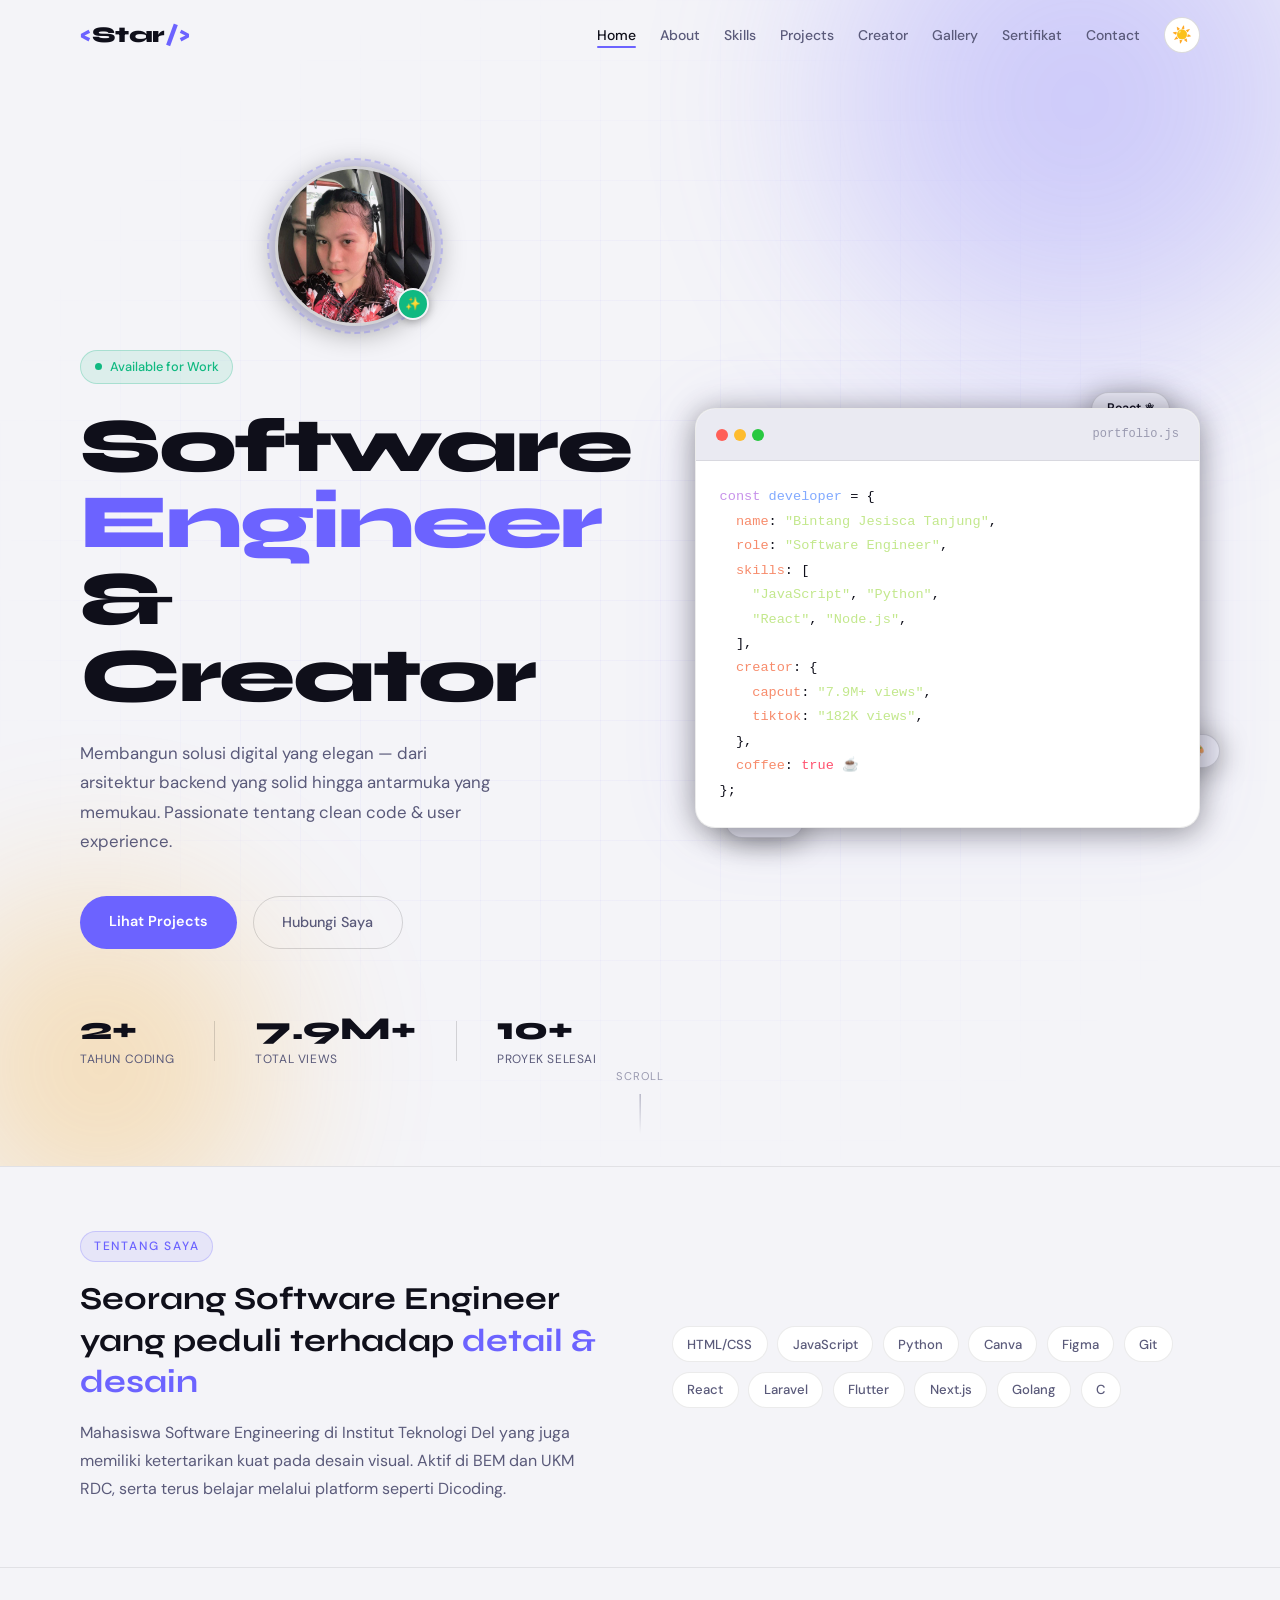
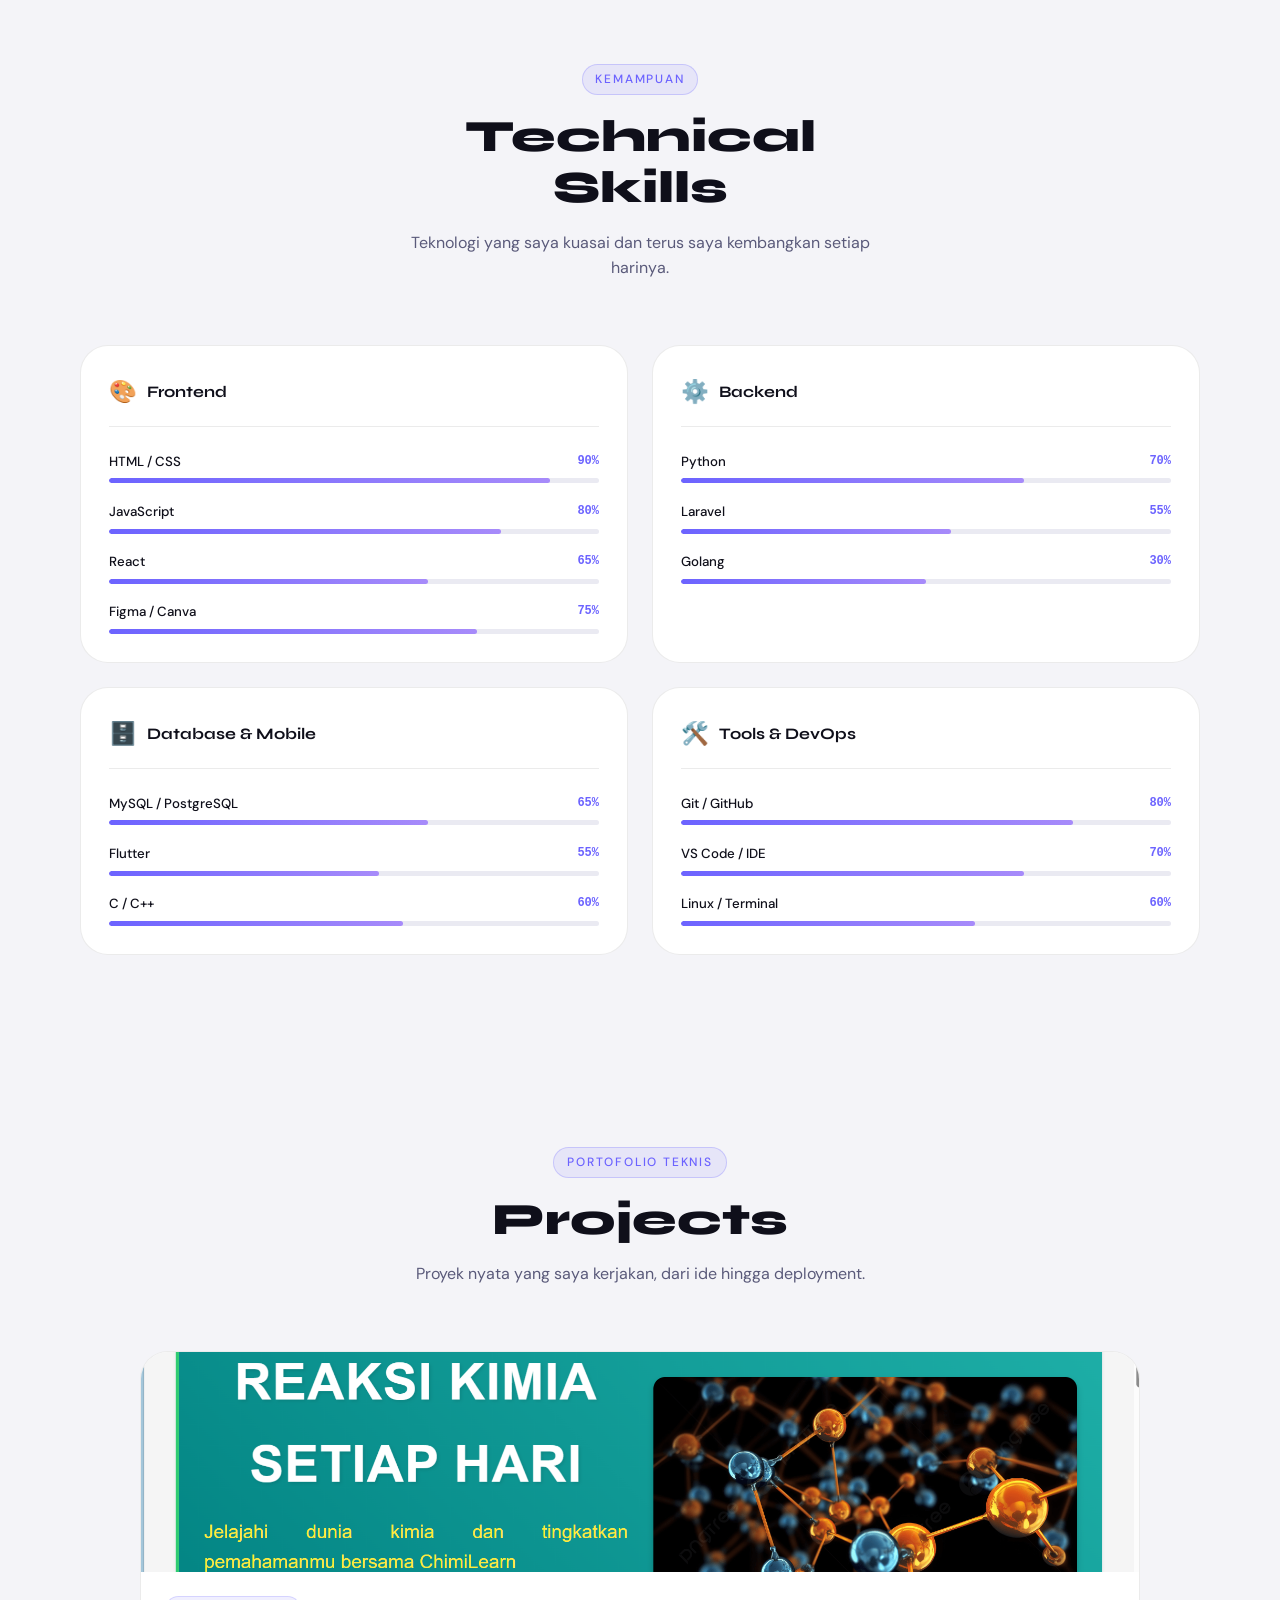
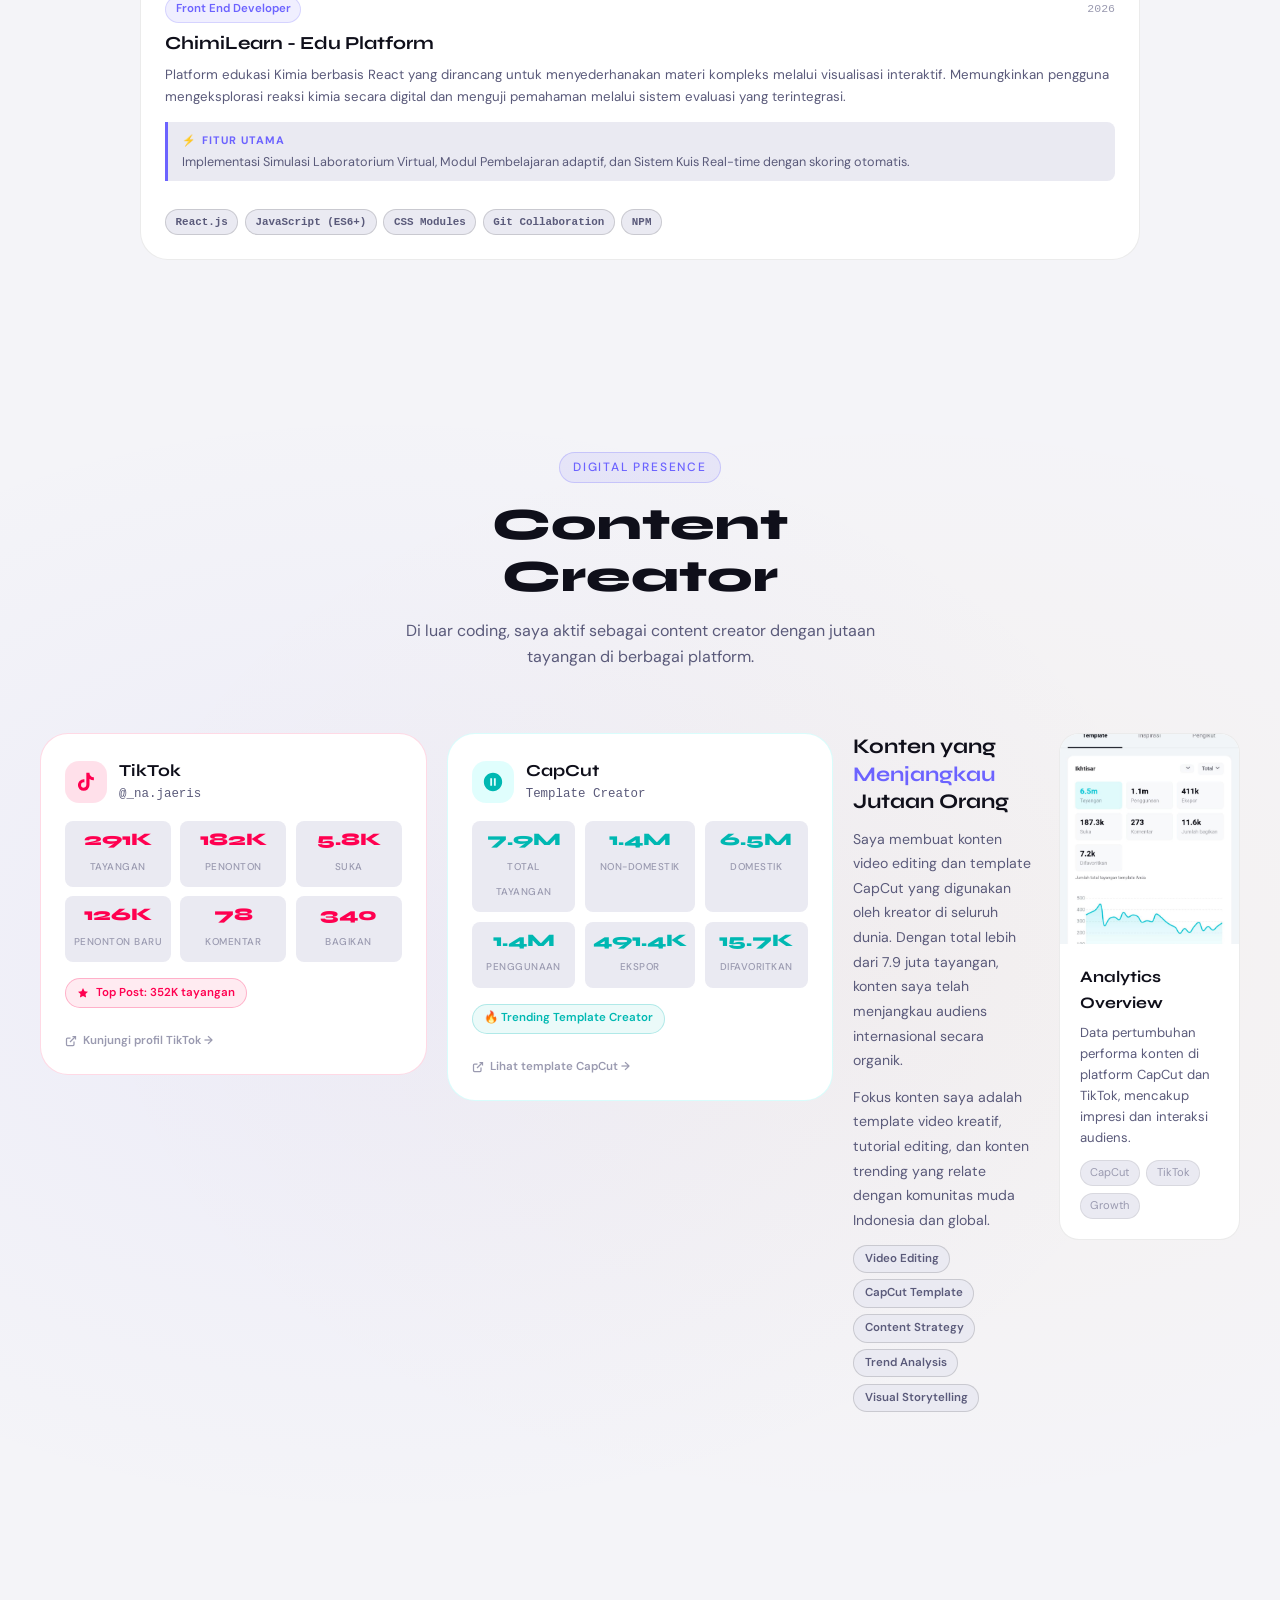
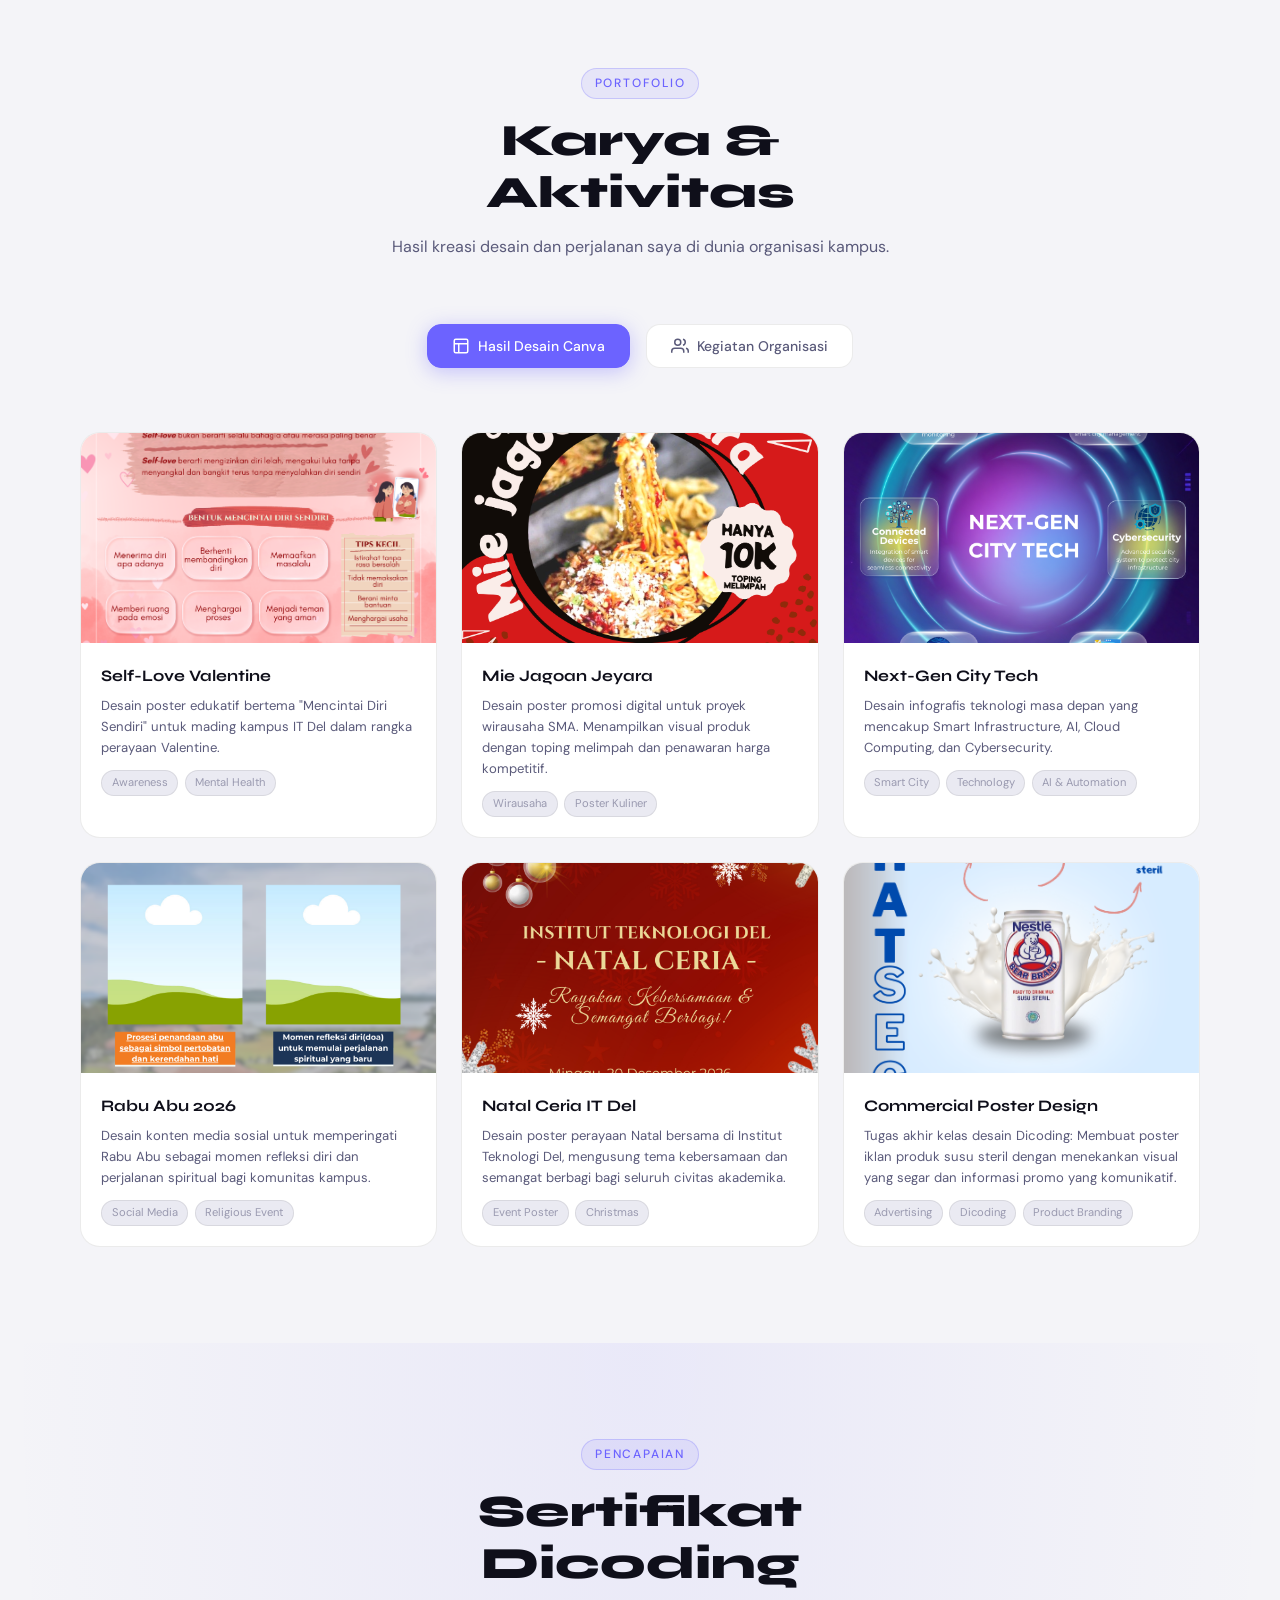
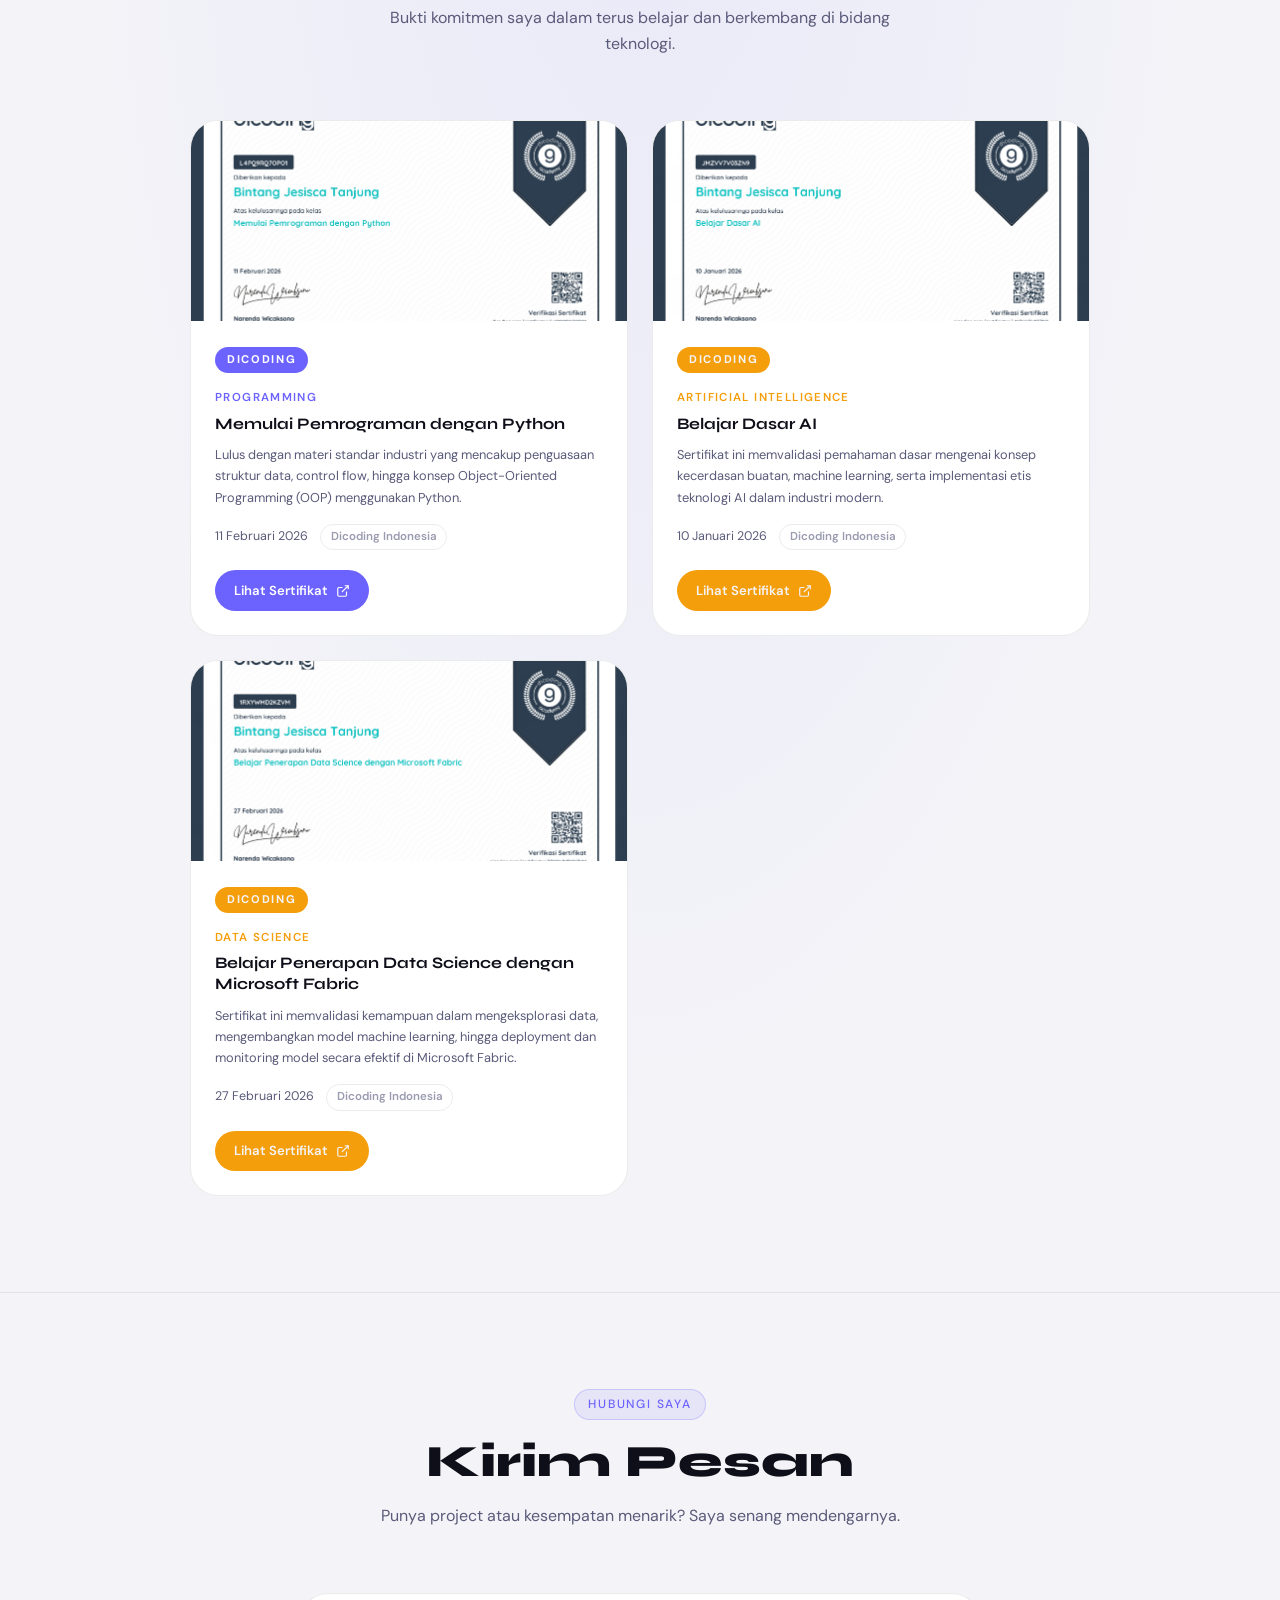
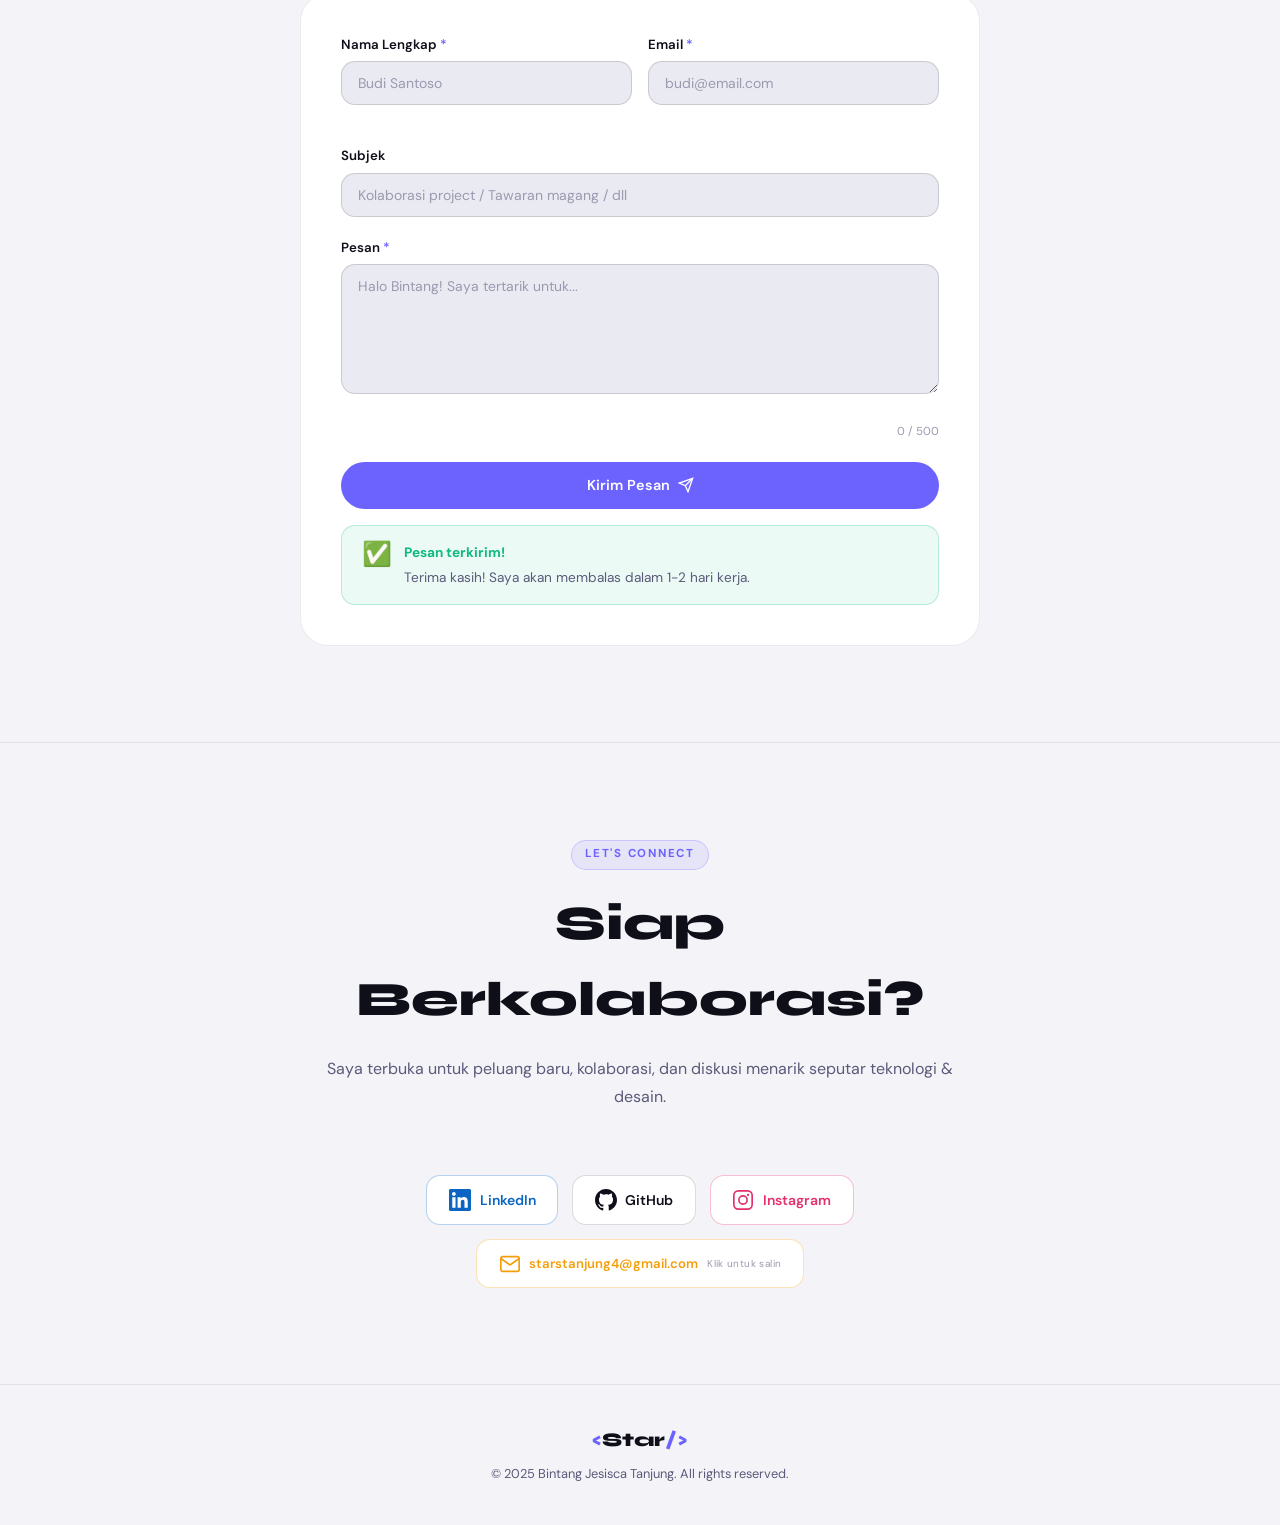
==== commit 634a2aaa: "up project tambahin project" ====
--- a/index.html
+++ b/index.html
@@ -372,54 +372,41 @@
       <div class="section-header reveal">
         <span class="section-label">Portofolio Teknis</span>
         <h2>Projects</h2>
-        <p>Proyek nyata yang saya kerjakan — dari ide hingga deployment.</p>
+        <p>Proyek nyata yang saya kerjakan, dari ide hingga deployment.</p>
       </div>
 
       <div class="projects-grid">
 
         <!-- PROJECT 1 — Featured, klik ke halaman detail -->
-        <article class="project-card project-card--featured reveal">
+        <article class="project-card reveal">
           <div class="project-img-wrap">
-            <!-- Ganti dengan screenshot: assets/images/projects/portfolio.jpg -->
-            <div class="project-img-placeholder">
-              <span>🌐</span>
-              <p>Portfolio Website</p>
-              <small>Tambahkan: assets/images/projects/portfolio.jpg</small>
-            </div>
-            <div class="project-badge-featured">⭐ Featured</div>
+            <img src="assets/images/ci.png" alt="ChimiLearn Preview" class="project-img">
             <div class="project-overlay">
               <div class="project-links">
-                <a href="#" target="_blank" rel="noopener" class="project-link-btn" aria-label="Live demo">
-                  <svg width="13" height="13" viewBox="0 0 24 24" fill="none" stroke="currentColor" stroke-width="2"><path d="M18 13v6a2 2 0 0 1-2 2H5a2 2 0 0 1-2-2V8a2 2 0 0 1 2-2h6"/><polyline points="15,3 21,3 21,9"/><line x1="10" y1="14" x2="21" y2="3"/></svg>
-                  Live Demo
-                </a>
-                <a href="https://github.com/adorablestarr" target="_blank" rel="noopener" class="project-link-btn project-link-gh" aria-label="GitHub">
+                <a href="https://github.com/Viddsnrt/Project-PSW-1-Kelompok-10" target="_blank" rel="noopener" class="project-link-btn" aria-label="Lihat Kode">
                   <svg width="13" height="13" viewBox="0 0 24 24" fill="currentColor"><path d="M12 0C5.374 0 0 5.373 0 12c0 5.302 3.438 9.8 8.207 11.387.599.111.793-.261.793-.577v-2.234c-3.338.726-4.033-1.416-4.033-1.416-.546-1.387-1.333-1.756-1.333-1.756-1.089-.745.083-.729.083-.729 1.205.084 1.839 1.237 1.839 1.237 1.07 1.834 2.807 1.304 3.492.997.107-.775.418-1.305.762-1.604-2.665-.305-5.467-1.334-5.467-5.931 0-1.311.469-2.381 1.236-3.221-.124-.303-.535-1.524.117-3.176 0 0 1.008-.322 3.301 1.23A11.509 11.509 0 0 1 12 5.803c1.02.005 2.047.138 3.006.404 2.291-1.552 3.297-1.23 3.297-1.23.653 1.653.242 2.874.118 3.176.77.84 1.235 1.911 1.235 3.221 0 4.609-2.807 5.624-5.479 5.921.43.372.823 1.102.823 2.222v3.293c0 .319.192.694.801.576C20.566 21.797 24 17.3 24 12c0-6.627-5.373-12-12-12z"/></svg>
-                  GitHub
-                </a>
-                <a href="pages/project-portfolio.html" class="project-link-btn project-link-case" aria-label="Detail project">
-                  📄 Detail
+                  Lihat Source Code
                 </a>
               </div>
             </div>
           </div>
           <div class="project-body">
             <div class="project-meta">
-              <span class="project-role">Full Stack Developer</span>
-              <span class="project-year">2025</span>
-            </div>
-            <h3 class="project-title">Personal Portfolio Website</h3>
-            <p class="project-desc">Website portfolio pribadi yang dibangun dari scratch menggunakan HTML, CSS, dan JavaScript murni tanpa framework. Menampilkan karya desain, sertifikat, dan informasi kontak secara profesional.</p>
-            <div class="project-challenge">
-              <span class="challenge-label">⚡ Tantangan & Solusi</span>
-              <p>Animasi scroll reveal tidak bekerja di elemen hidden tab. Solusi: triggerReveal() manual dengan stagger delay. Toast notification dipindah ke atas layar agar tidak tertutup footer.</p>
-            </div>
+              <span class="project-role">Front End Developer</span>
+              <span class="project-year">2026</span>
+            </div>
+            <h3 class="project-title">ChimiLearn - Edu Platform</h3>
+            <p class="project-desc">Platform edukasi Kimia berbasis React yang dirancang untuk menyederhanakan materi kompleks melalui visualisasi interaktif. Memungkinkan pengguna mengeksplorasi reaksi kimia secara digital dan menguji pemahaman melalui sistem evaluasi yang terintegrasi.</p>
+              <div class="project-challenge">
+                <span class="challenge-label">⚡ Fitur Utama</span>
+                <p>Implementasi Simulasi Laboratorium Virtual, Modul Pembelajaran adaptif, dan Sistem Kuis Real-time dengan skoring otomatis.</p>
+              </div>
             <div class="project-stack">
-              <span class="stack-item">HTML5</span>
-              <span class="stack-item">CSS3</span>
-              <span class="stack-item">JavaScript</span>
-              <span class="stack-item">IntersectionObserver</span>
-              <span class="stack-item">CSS Variables</span>
+              <span class="stack-item">React.js</span>
+              <span class="stack-item">JavaScript (ES6+)</span>
+              <span class="stack-item">CSS Modules</span>
+              <span class="stack-item">Git Collaboration</span>
+              <span class="stack-item">NPM</span>
             </div>
           </div>
         </article>
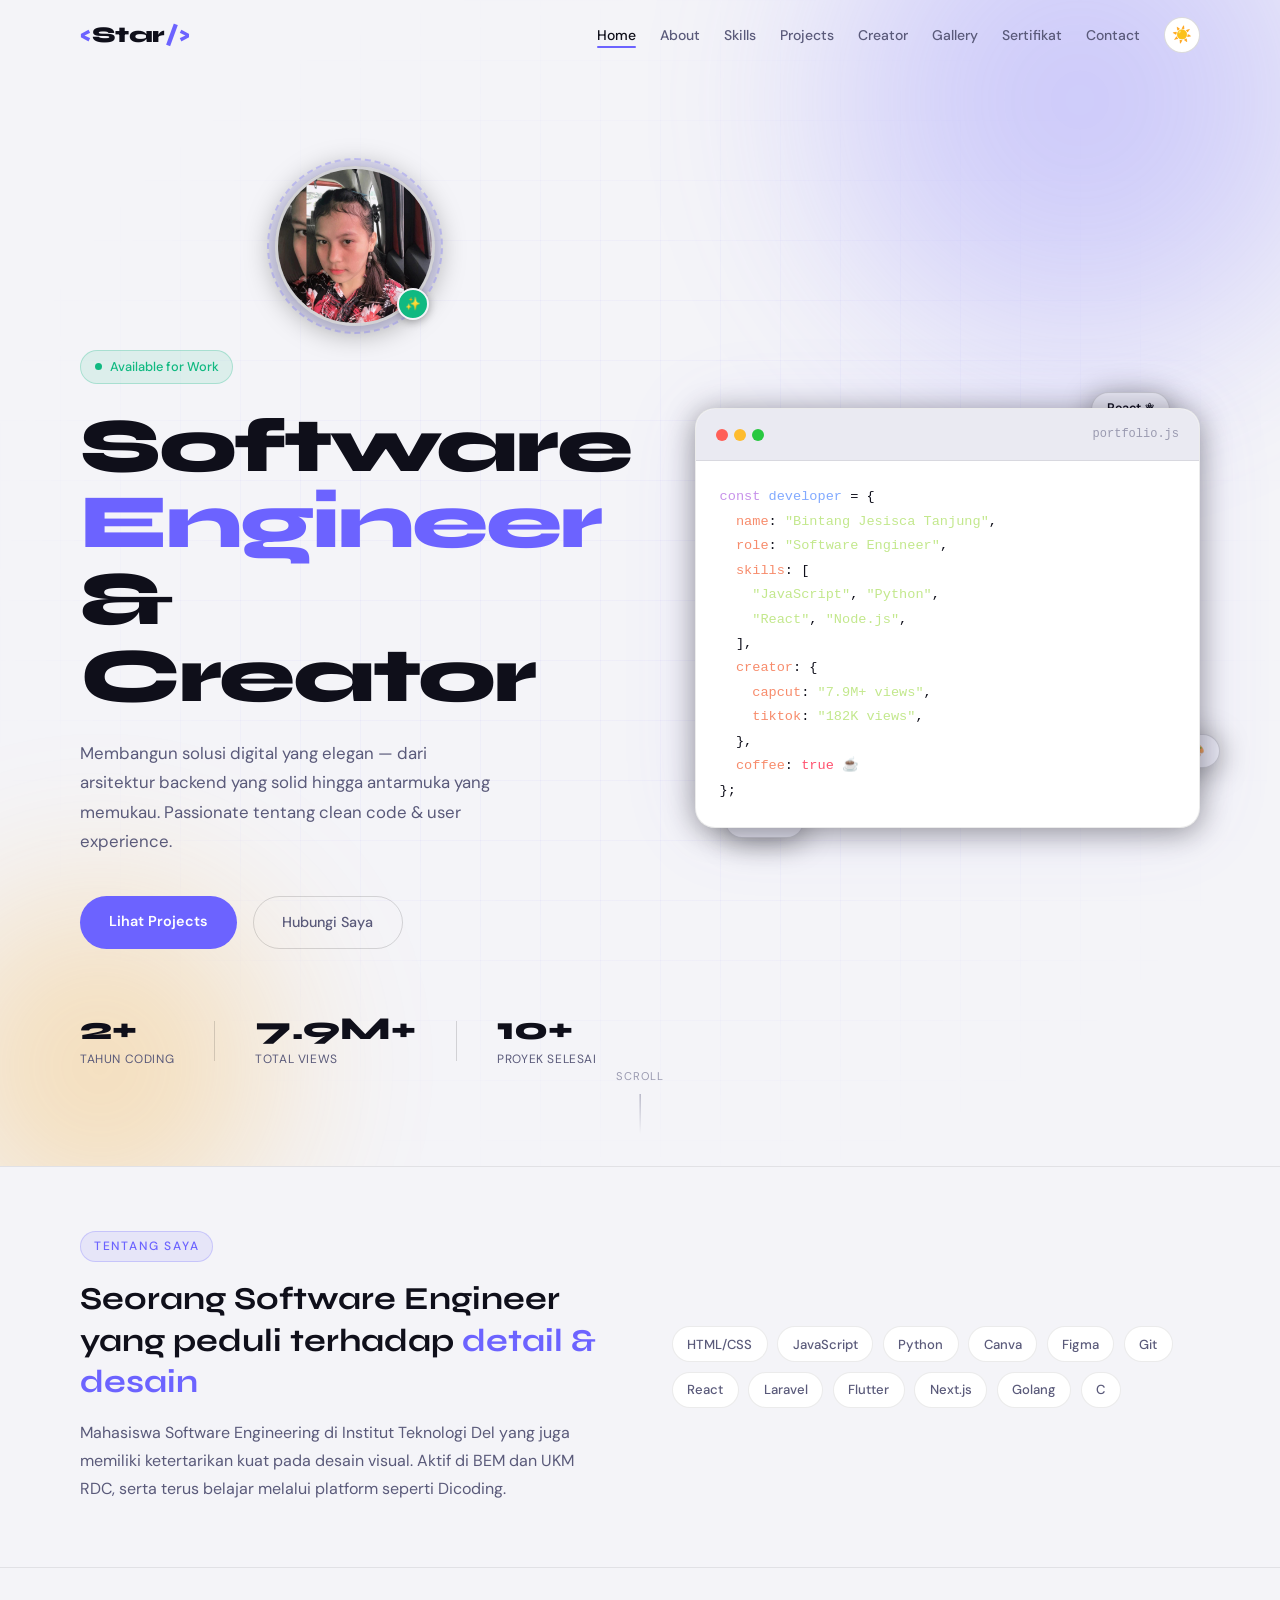
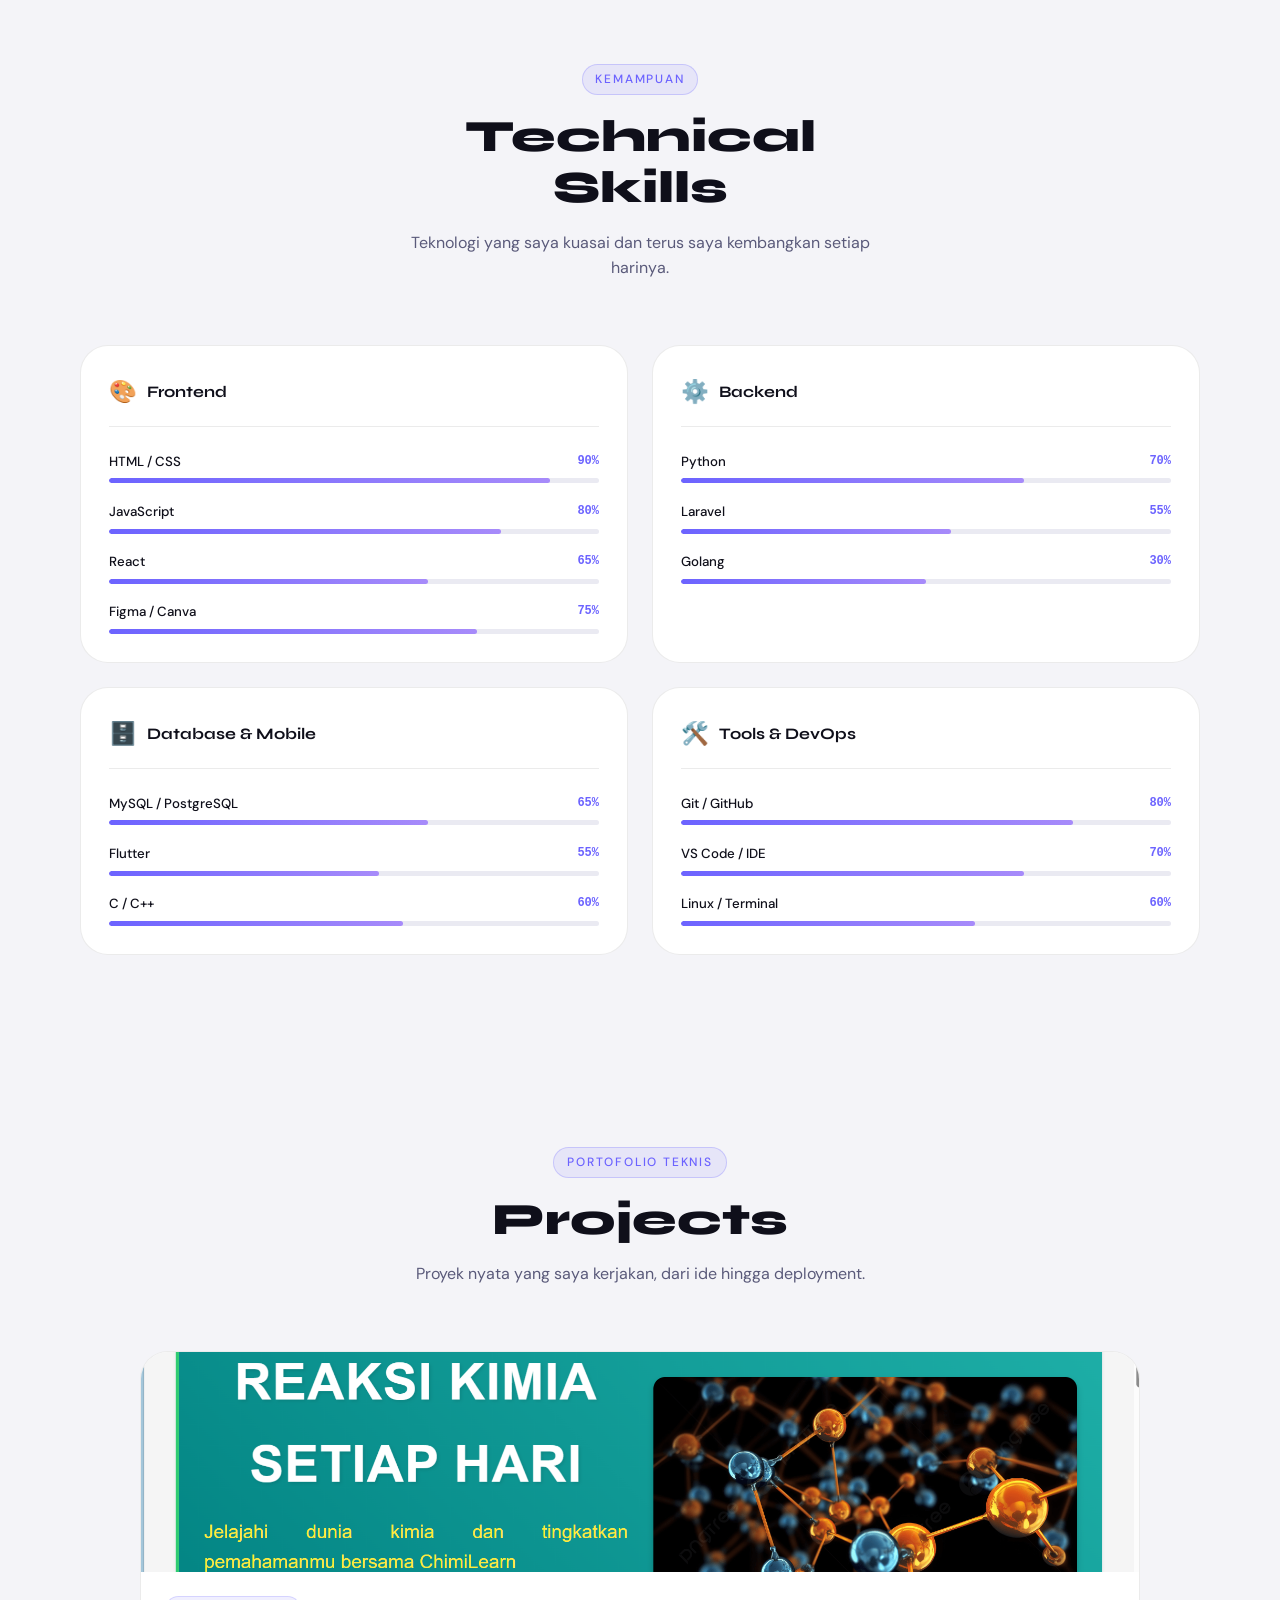
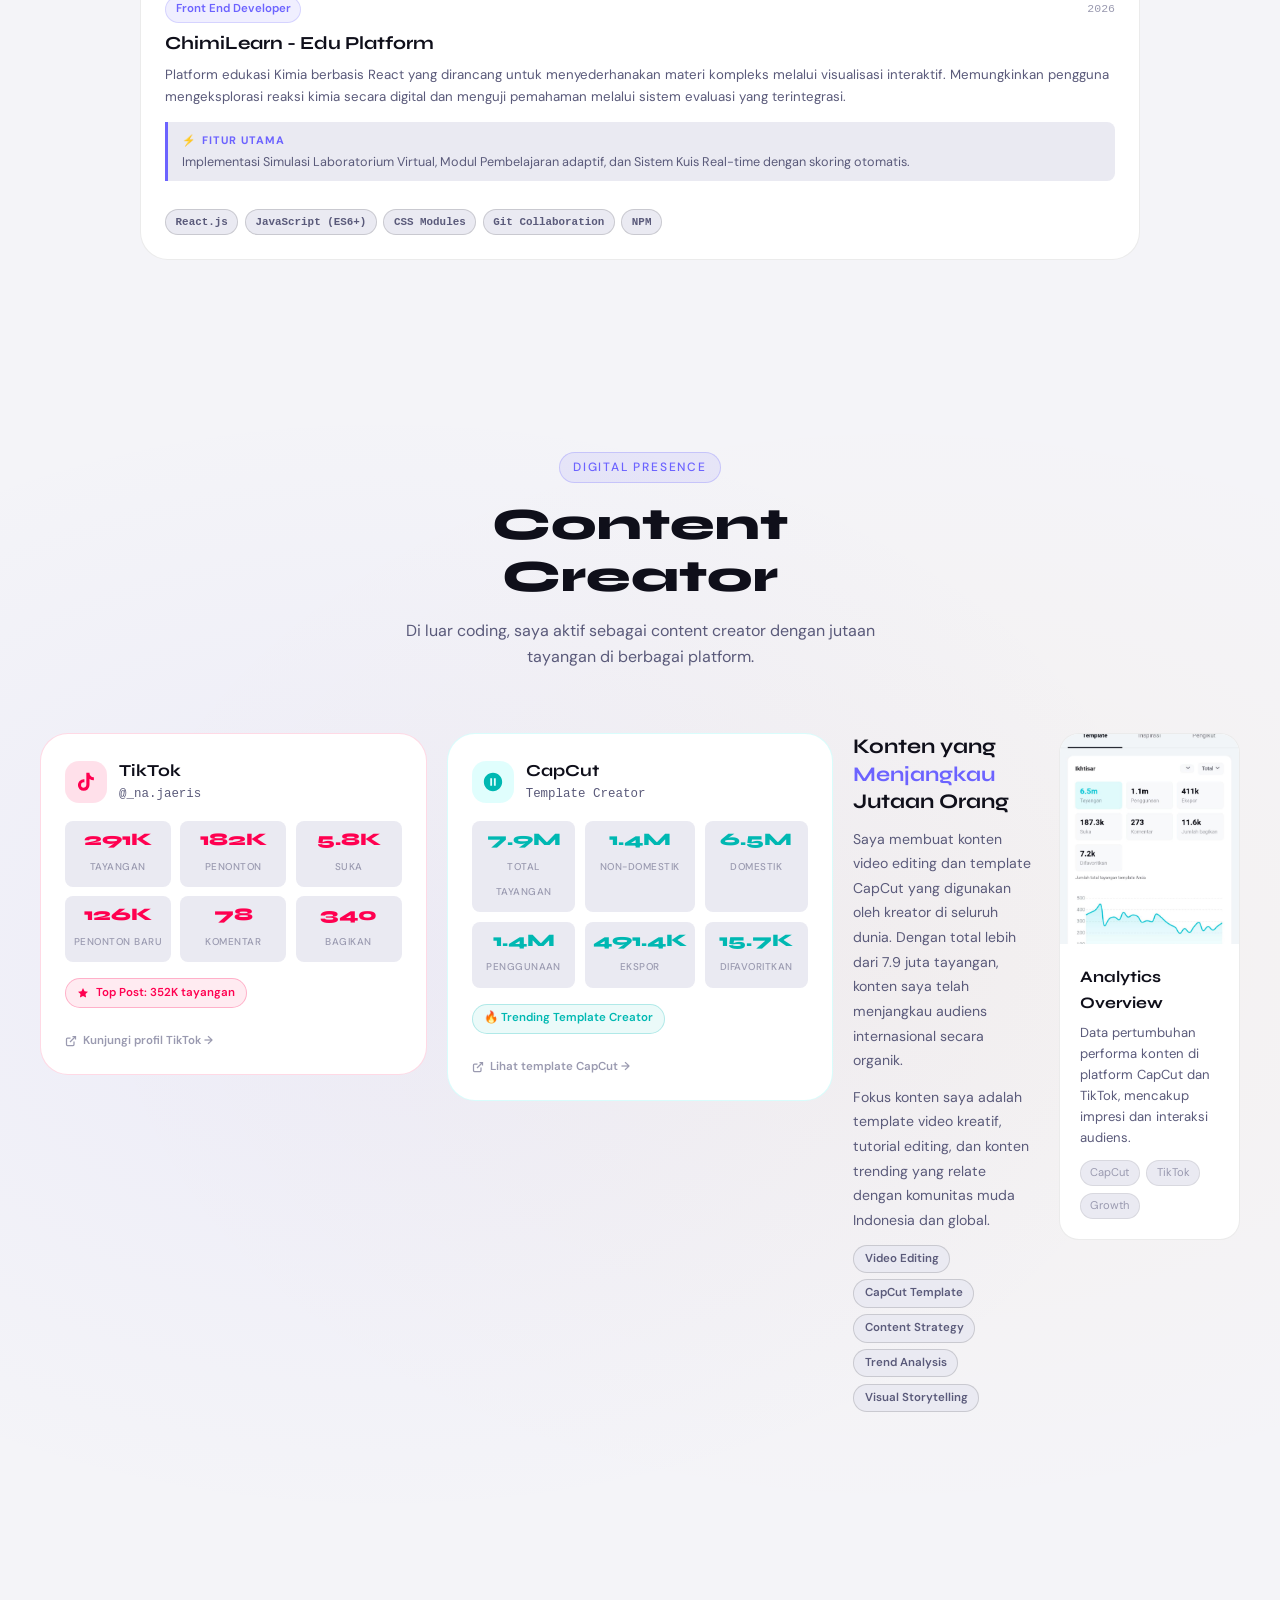
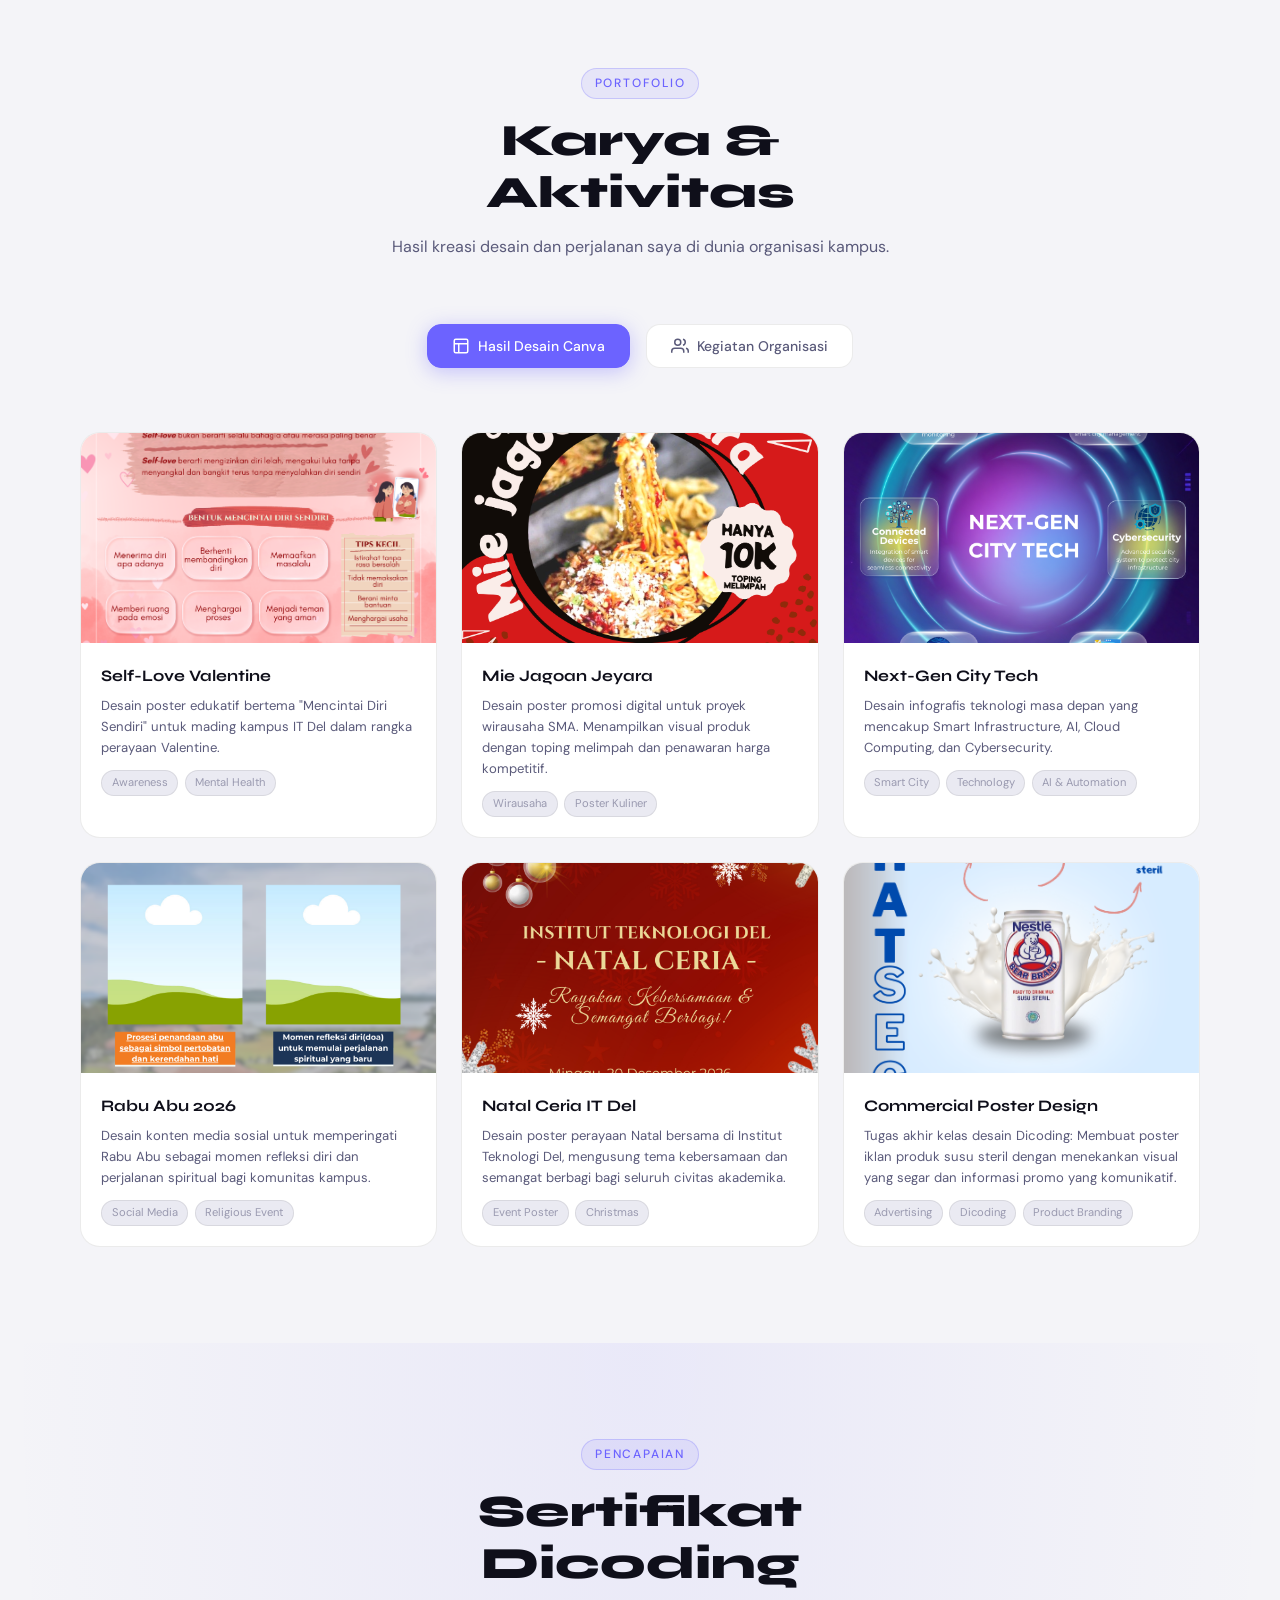
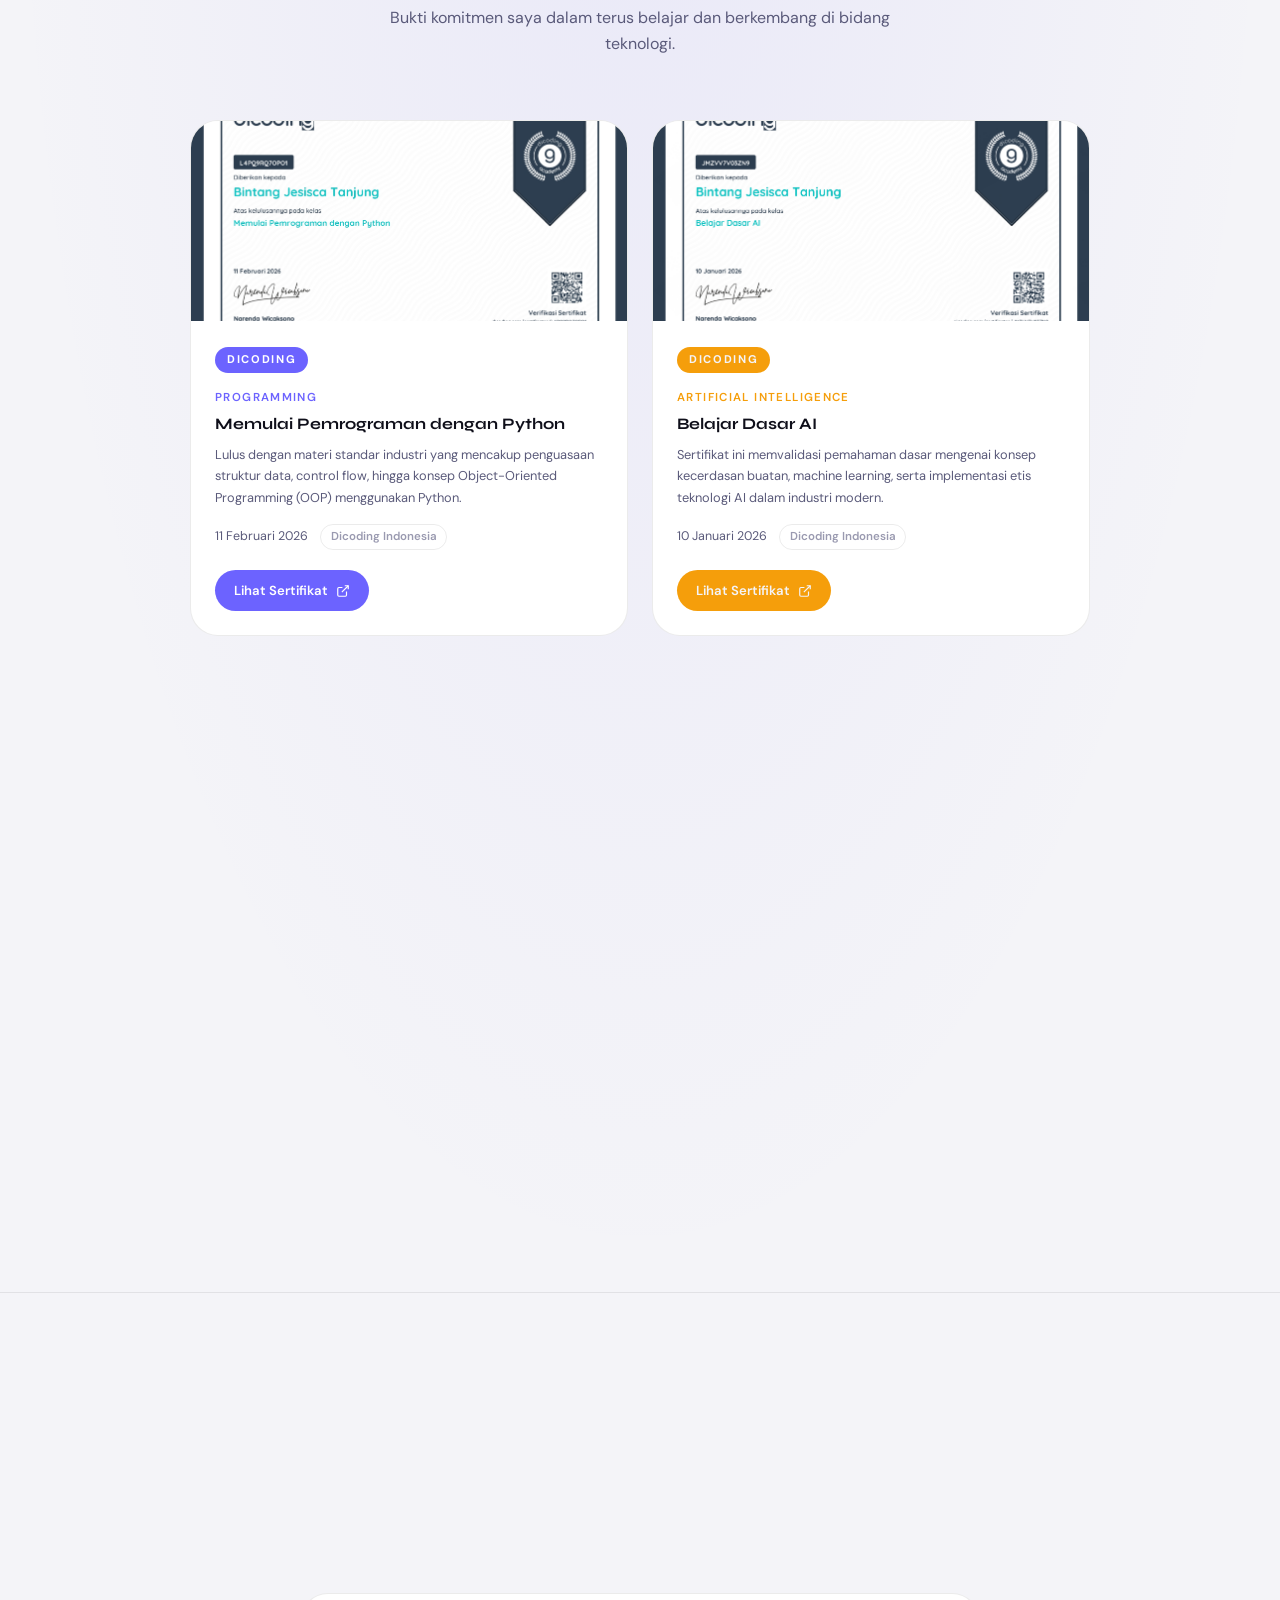
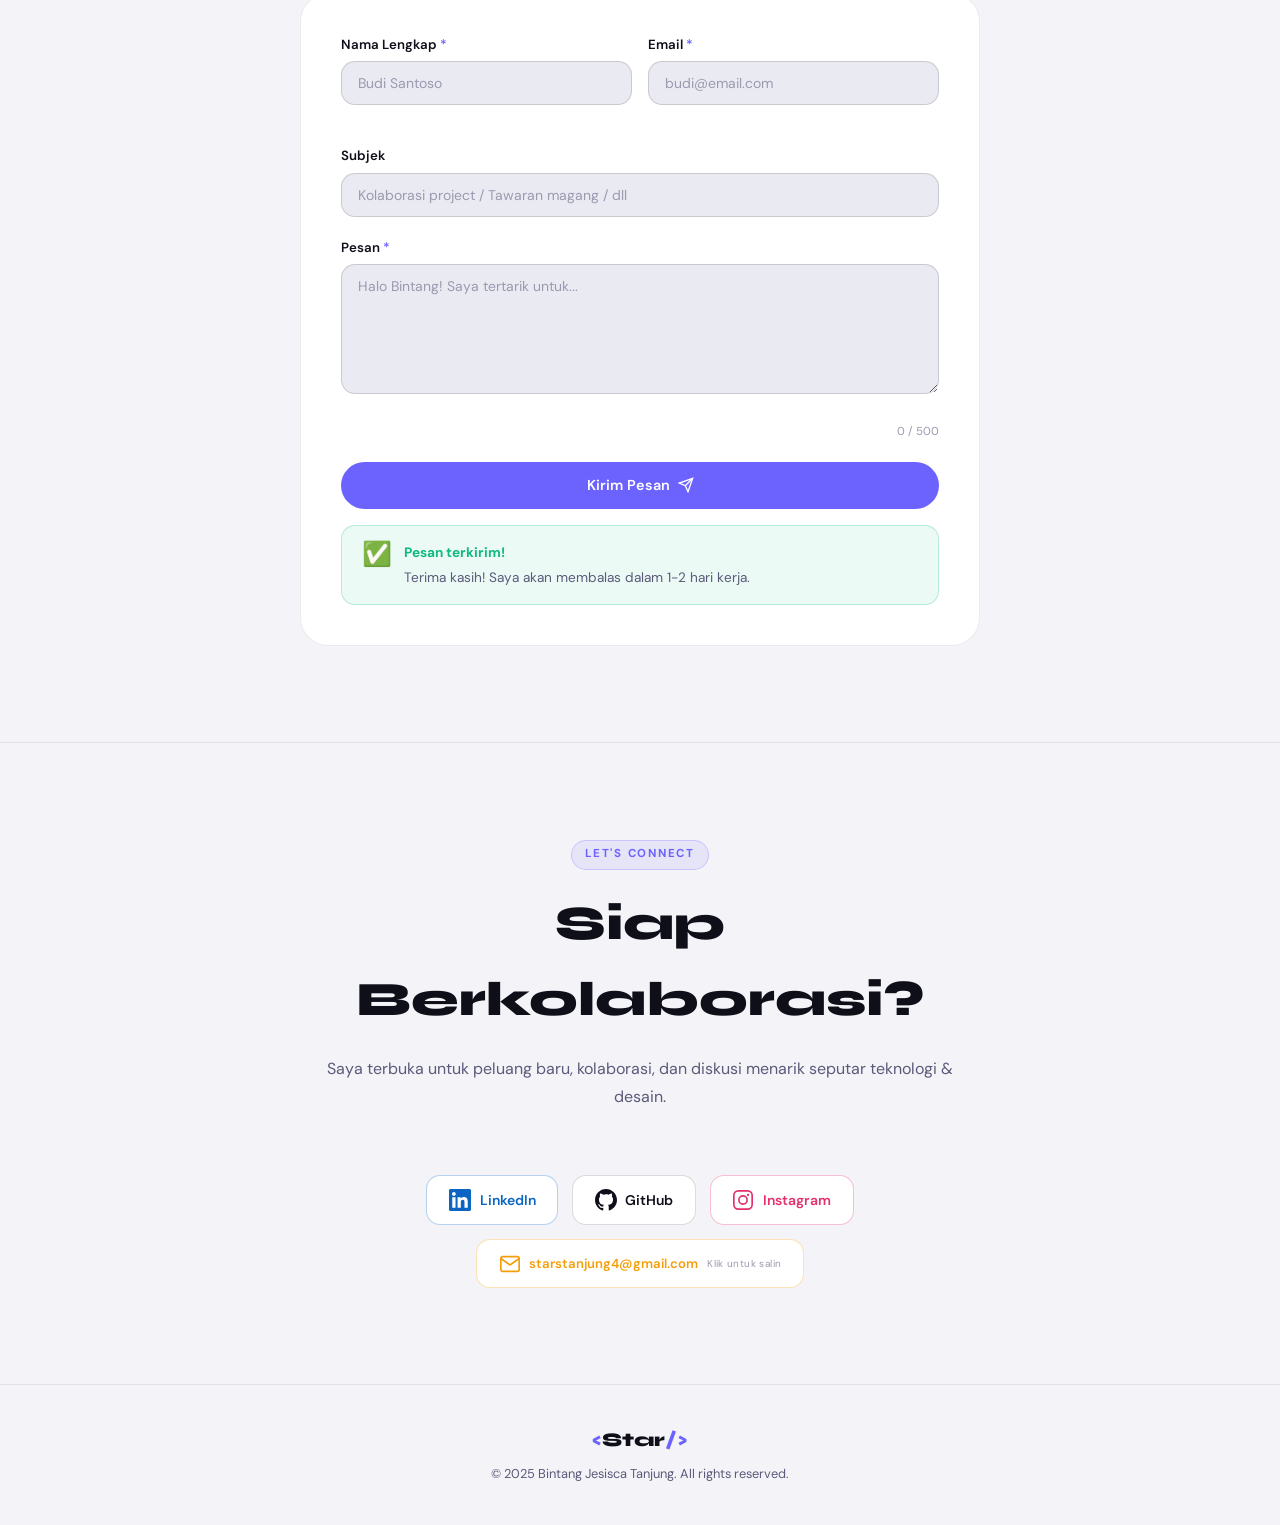
==== commit a41713d0: "up ubah link cc dan tt" ====
--- a/index.html
+++ b/index.html
@@ -427,7 +427,7 @@
         <div class="creator-platforms">
 
           <!-- TikTok — klik untuk buka akun -->
-          <a href="https://www.tiktok.com/@_na.jaeris" target="_blank" rel="noopener" class="platform-card-link" aria-label="Kunjungi TikTok @_na.jaeris (buka tab baru)">
+          <a href="https://www.tiktok.com/@jejuaskljtwxz?_r=1&_t=ZS-94VbPaYFh5t target="_blank" rel="noopener" class="platform-card-link" aria-label="Kunjungi TikTok @_na.jaeris (buka tab baru)">
             <div class="platform-card tiktok reveal">
               <div class="platform-header">
                 <div class="platform-icon" aria-hidden="true">
@@ -458,7 +458,7 @@
           </a>
 
           <!-- CapCut — klik untuk buka profil -->
-          <a href="https://www.capcut.com/template" target="_blank" rel="noopener" class="platform-card-link" aria-label="Kunjungi CapCut Template Creator (buka tab baru)">
+          <a href="https://www.capcut.com/sv2/ZSuYR5bBU/" target="_blank" rel="noopener" class="platform-card-link" aria-label="Kunjungi CapCut Template Creator (buka tab baru)">
             <div class="platform-card capcut reveal">
               <div class="platform-header">
                 <div class="platform-icon" aria-hidden="true">
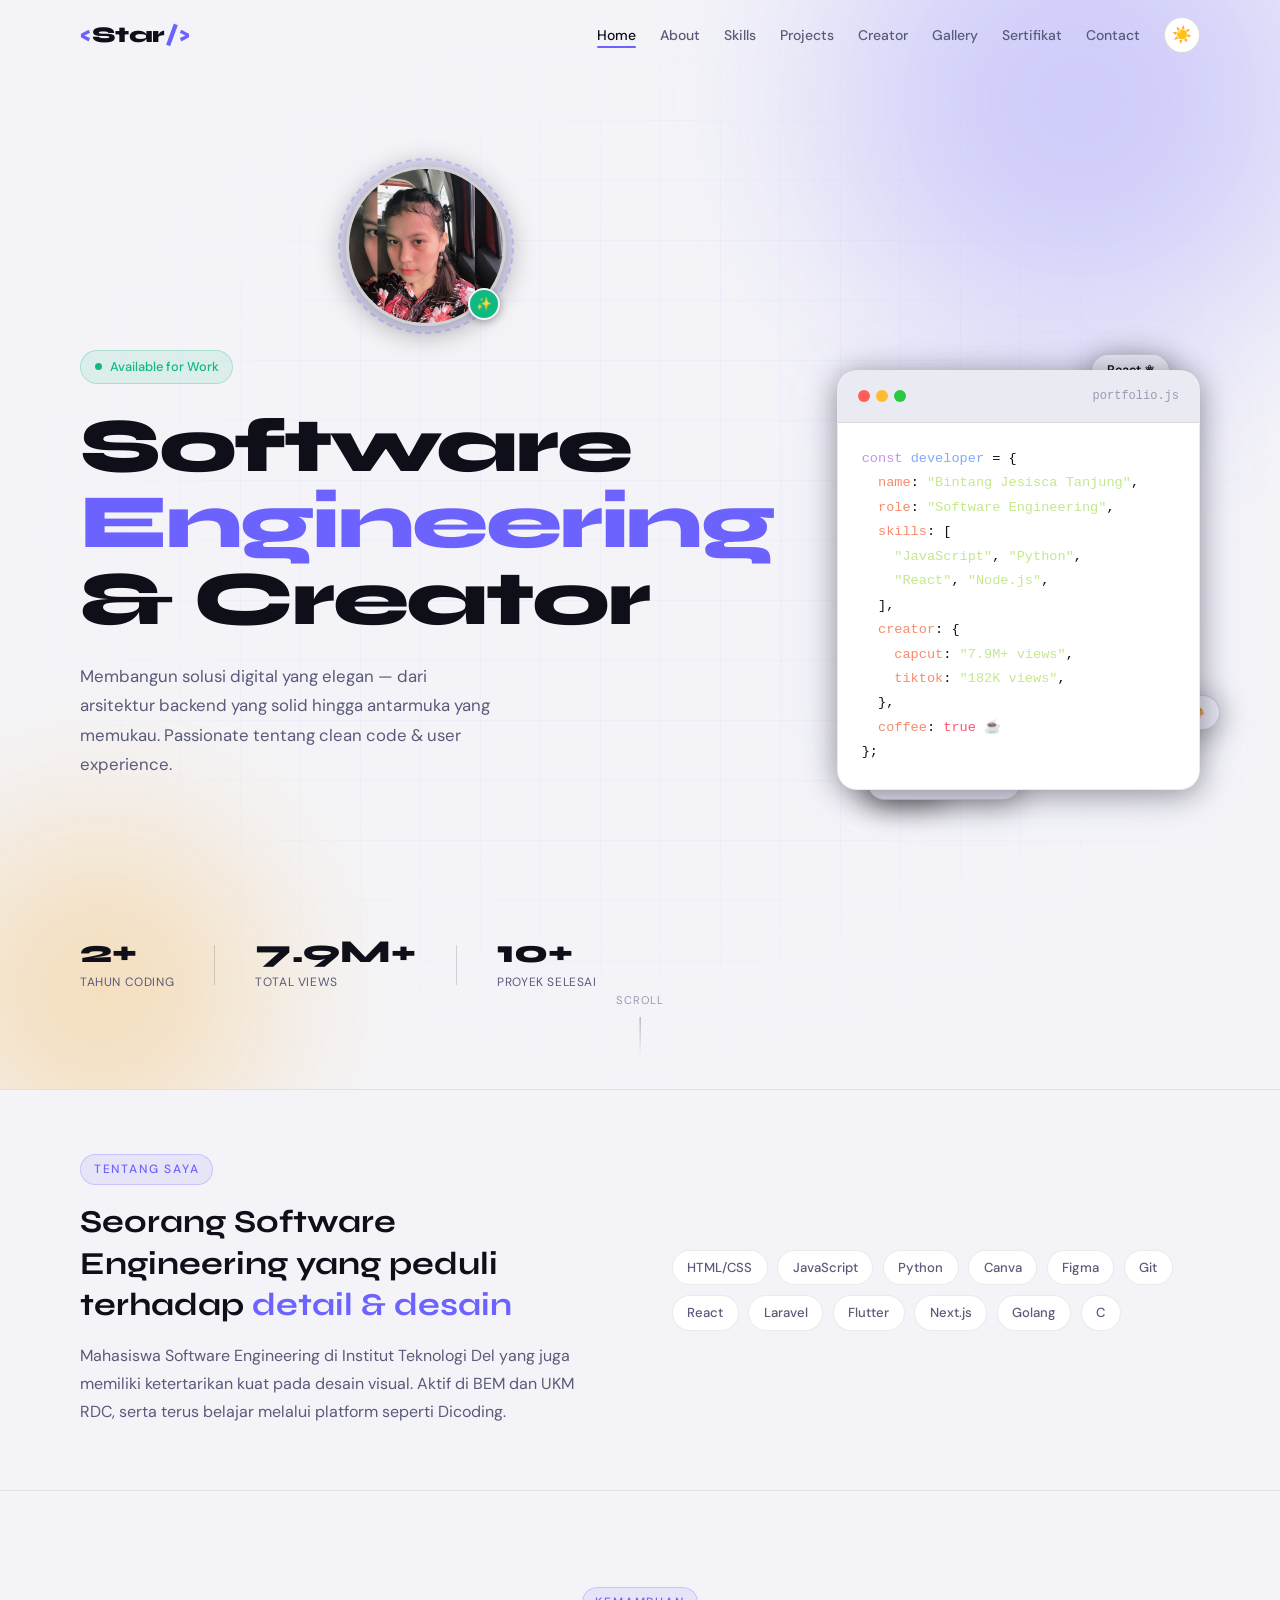
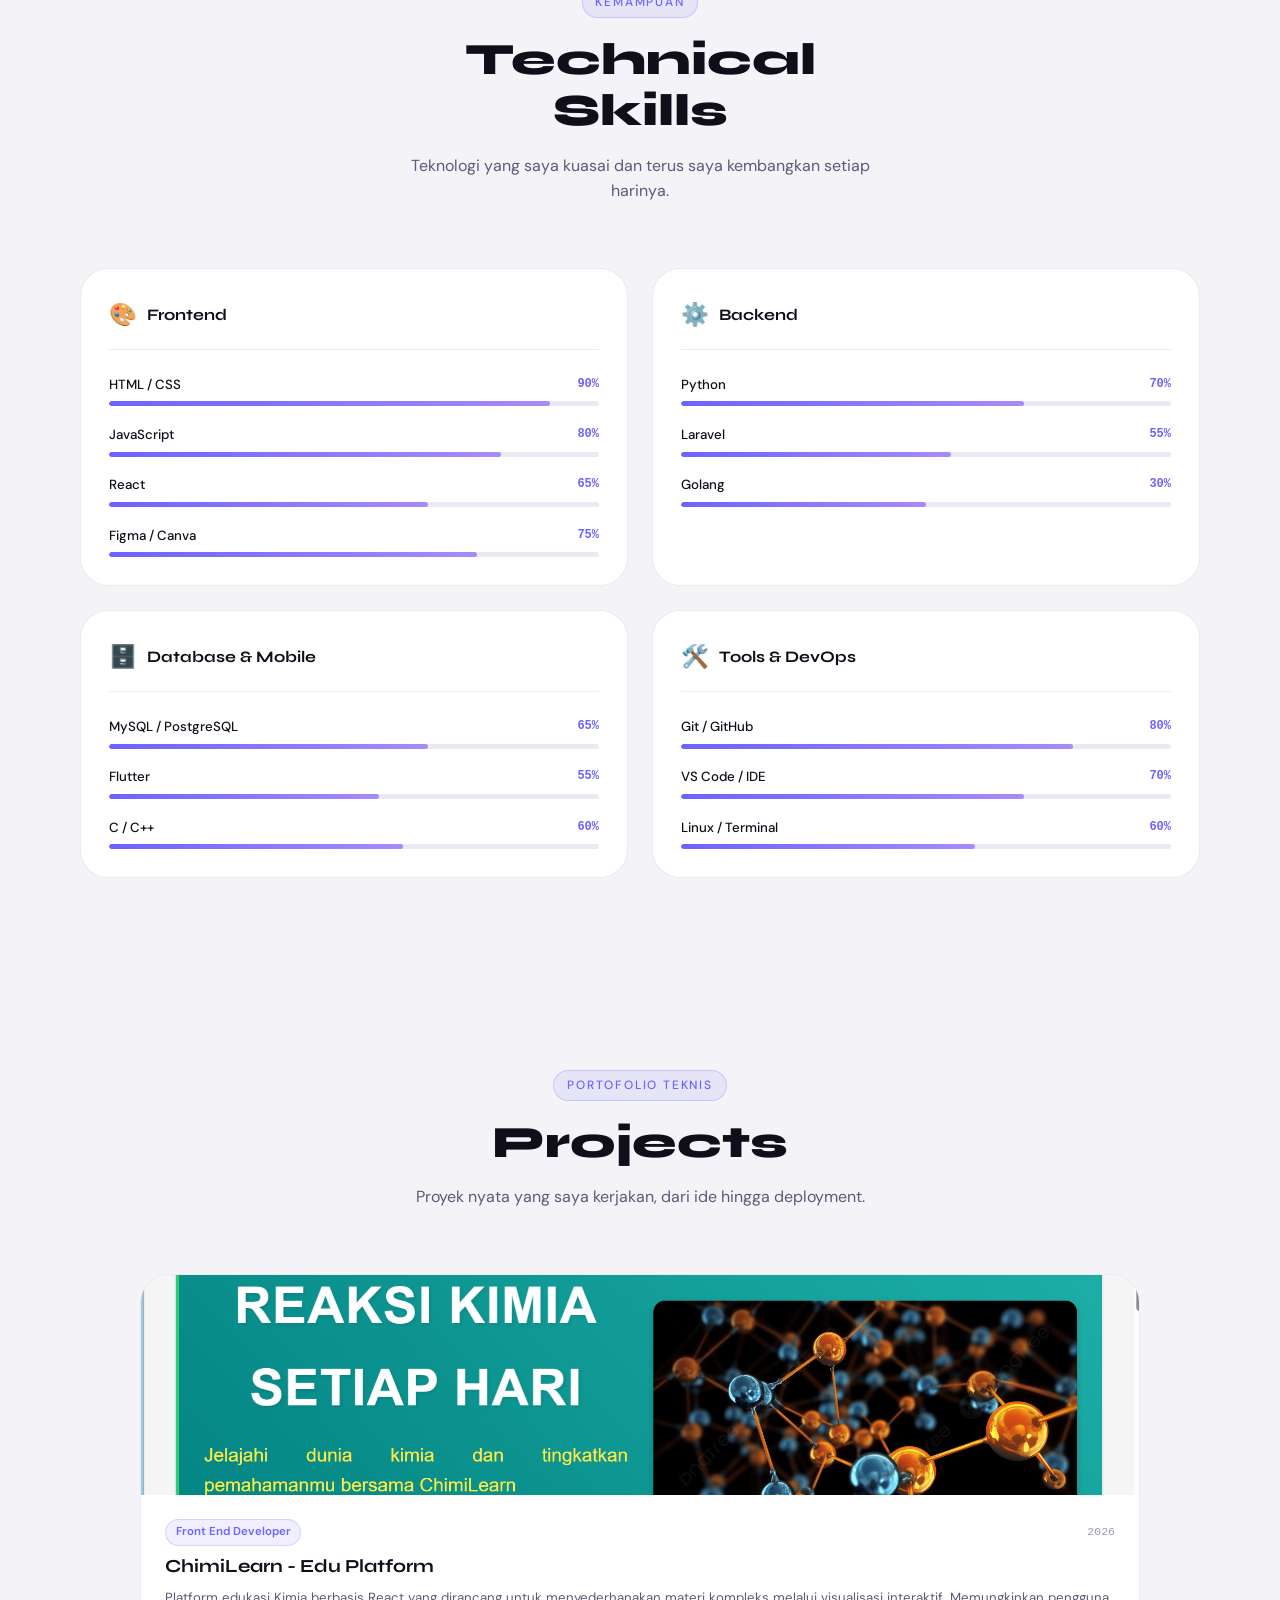
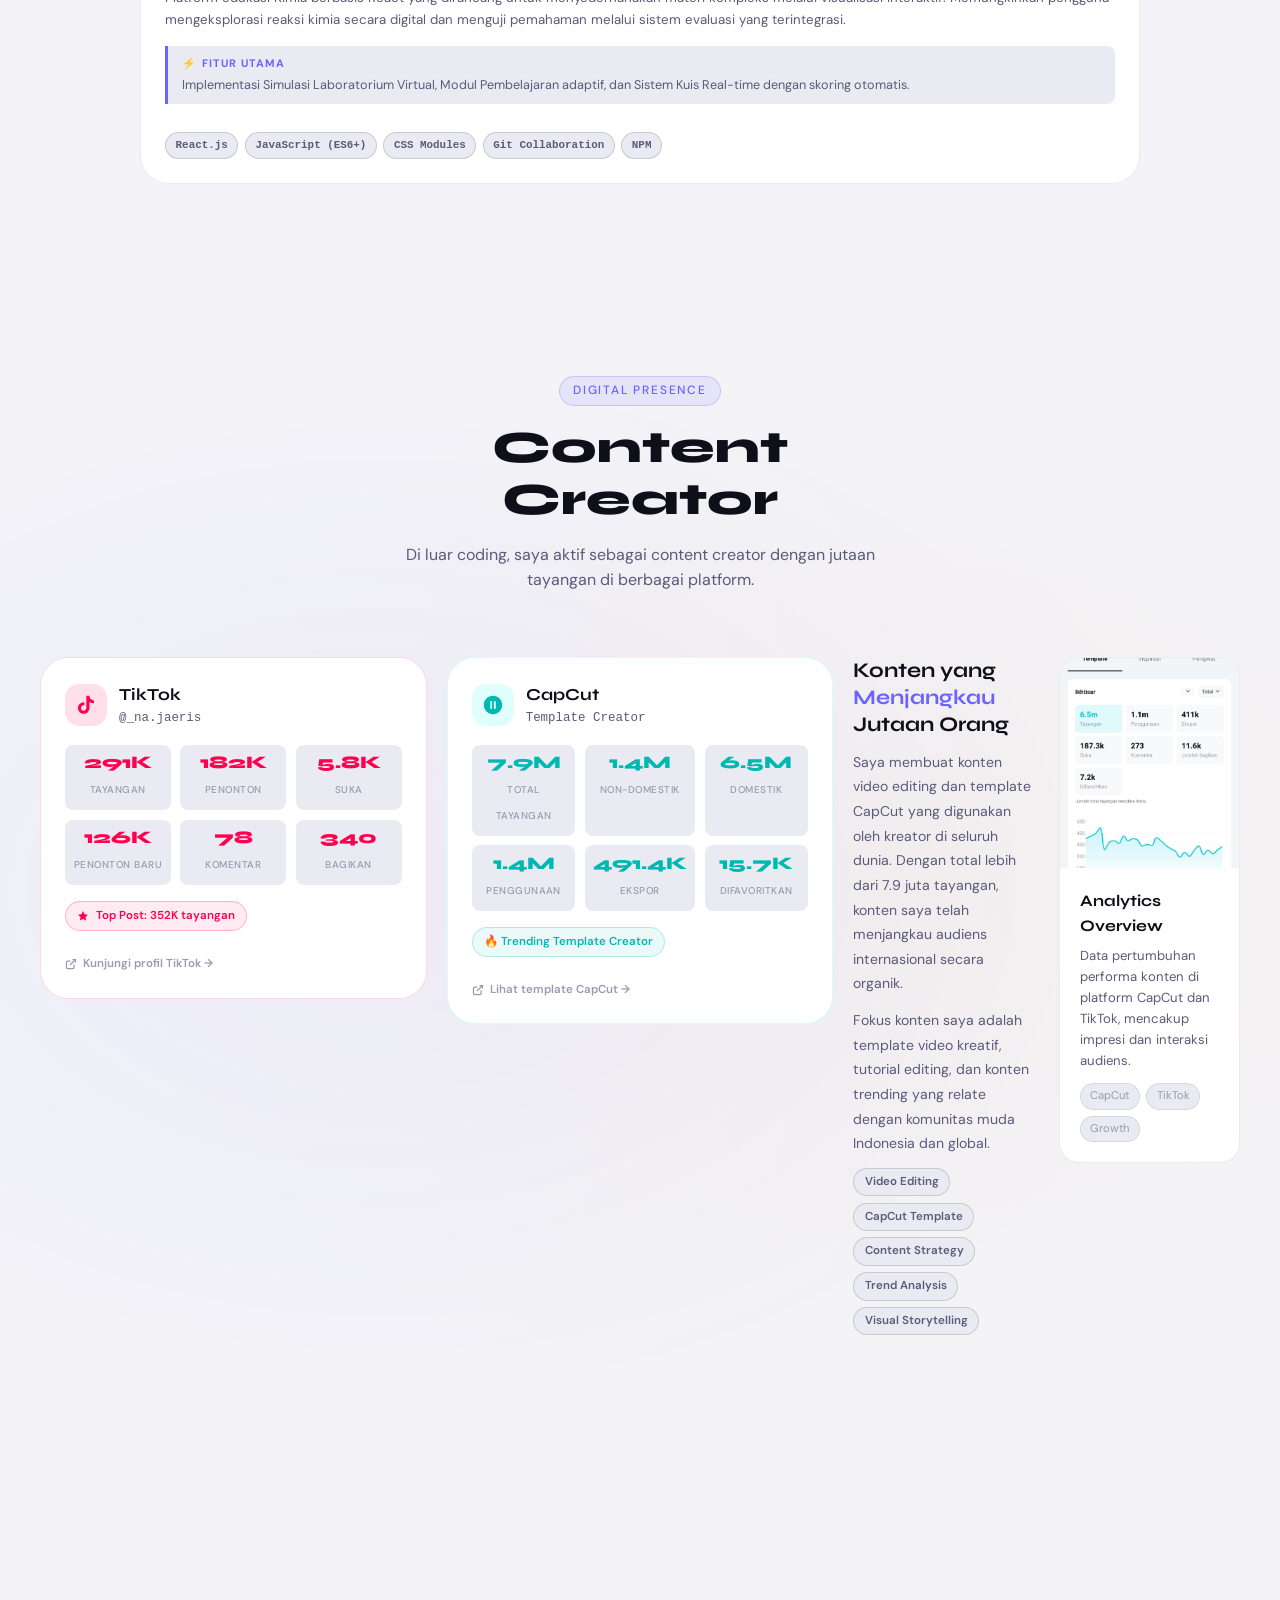
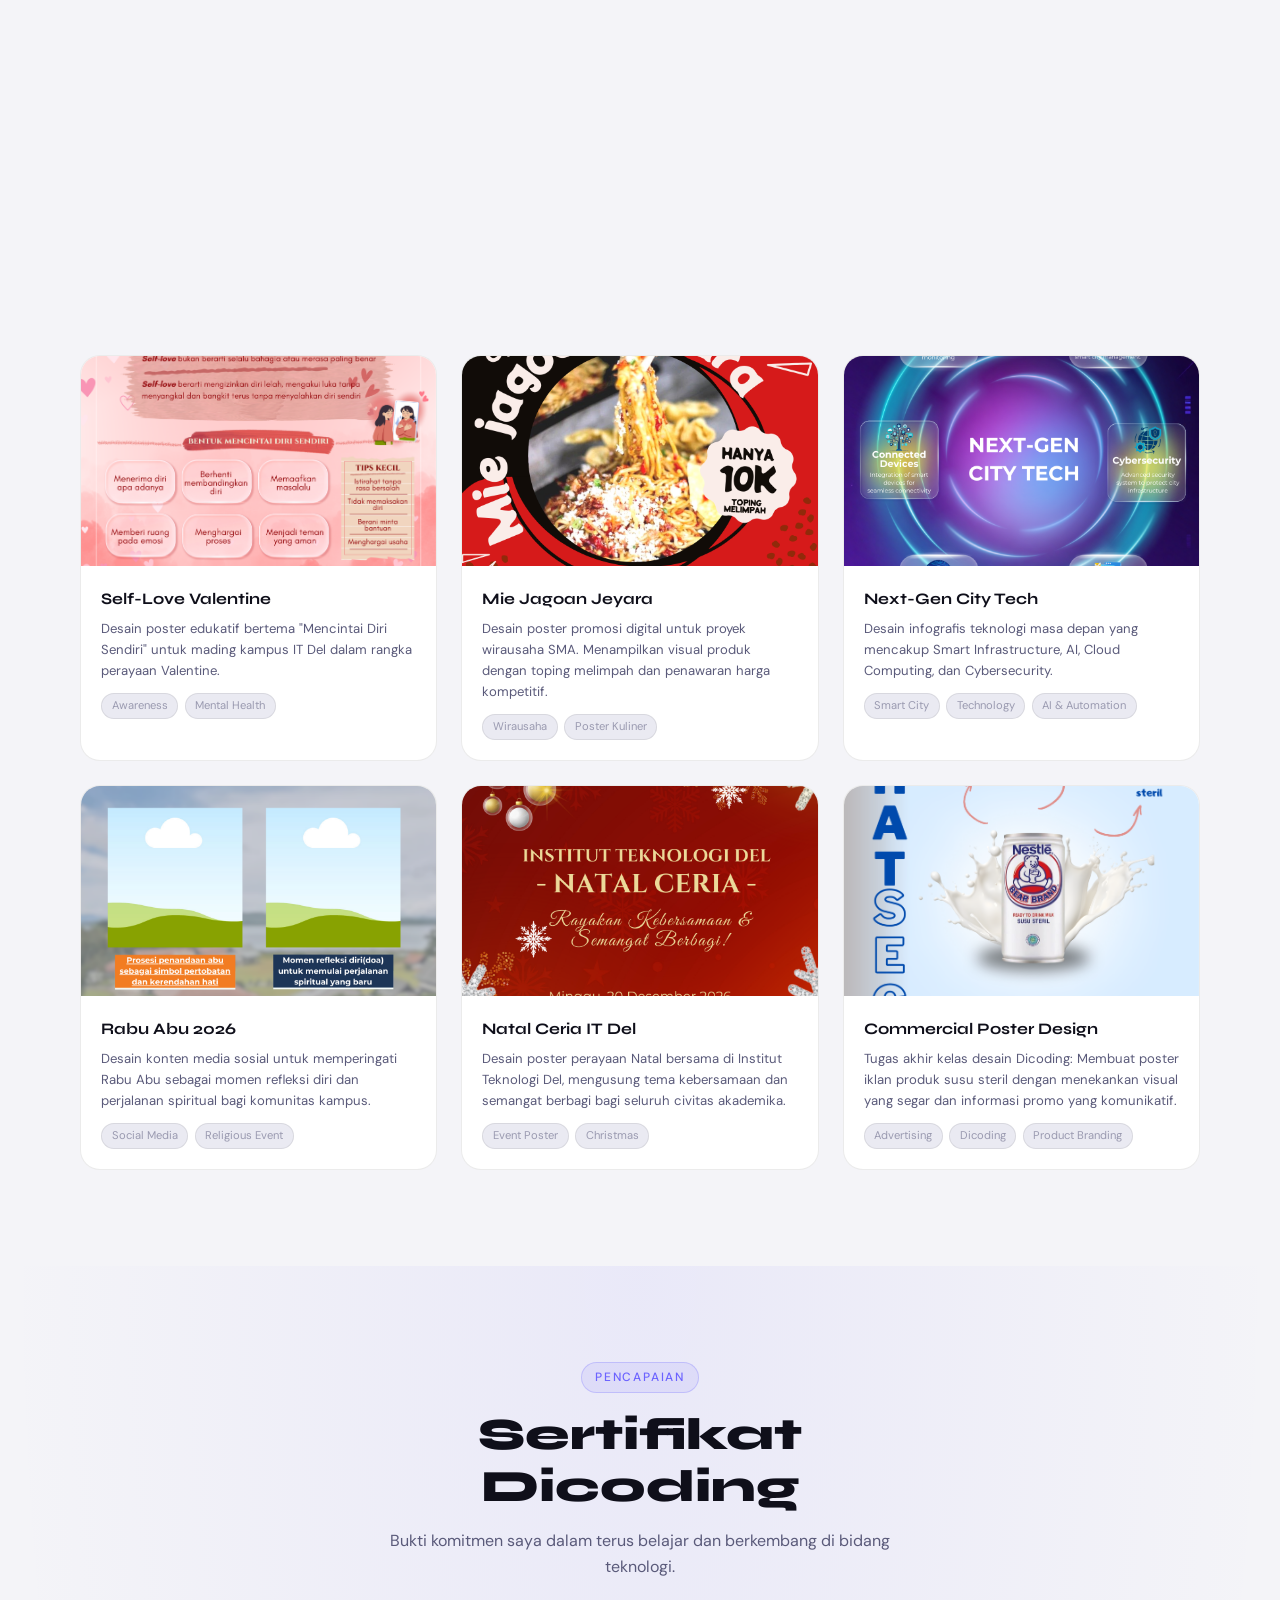
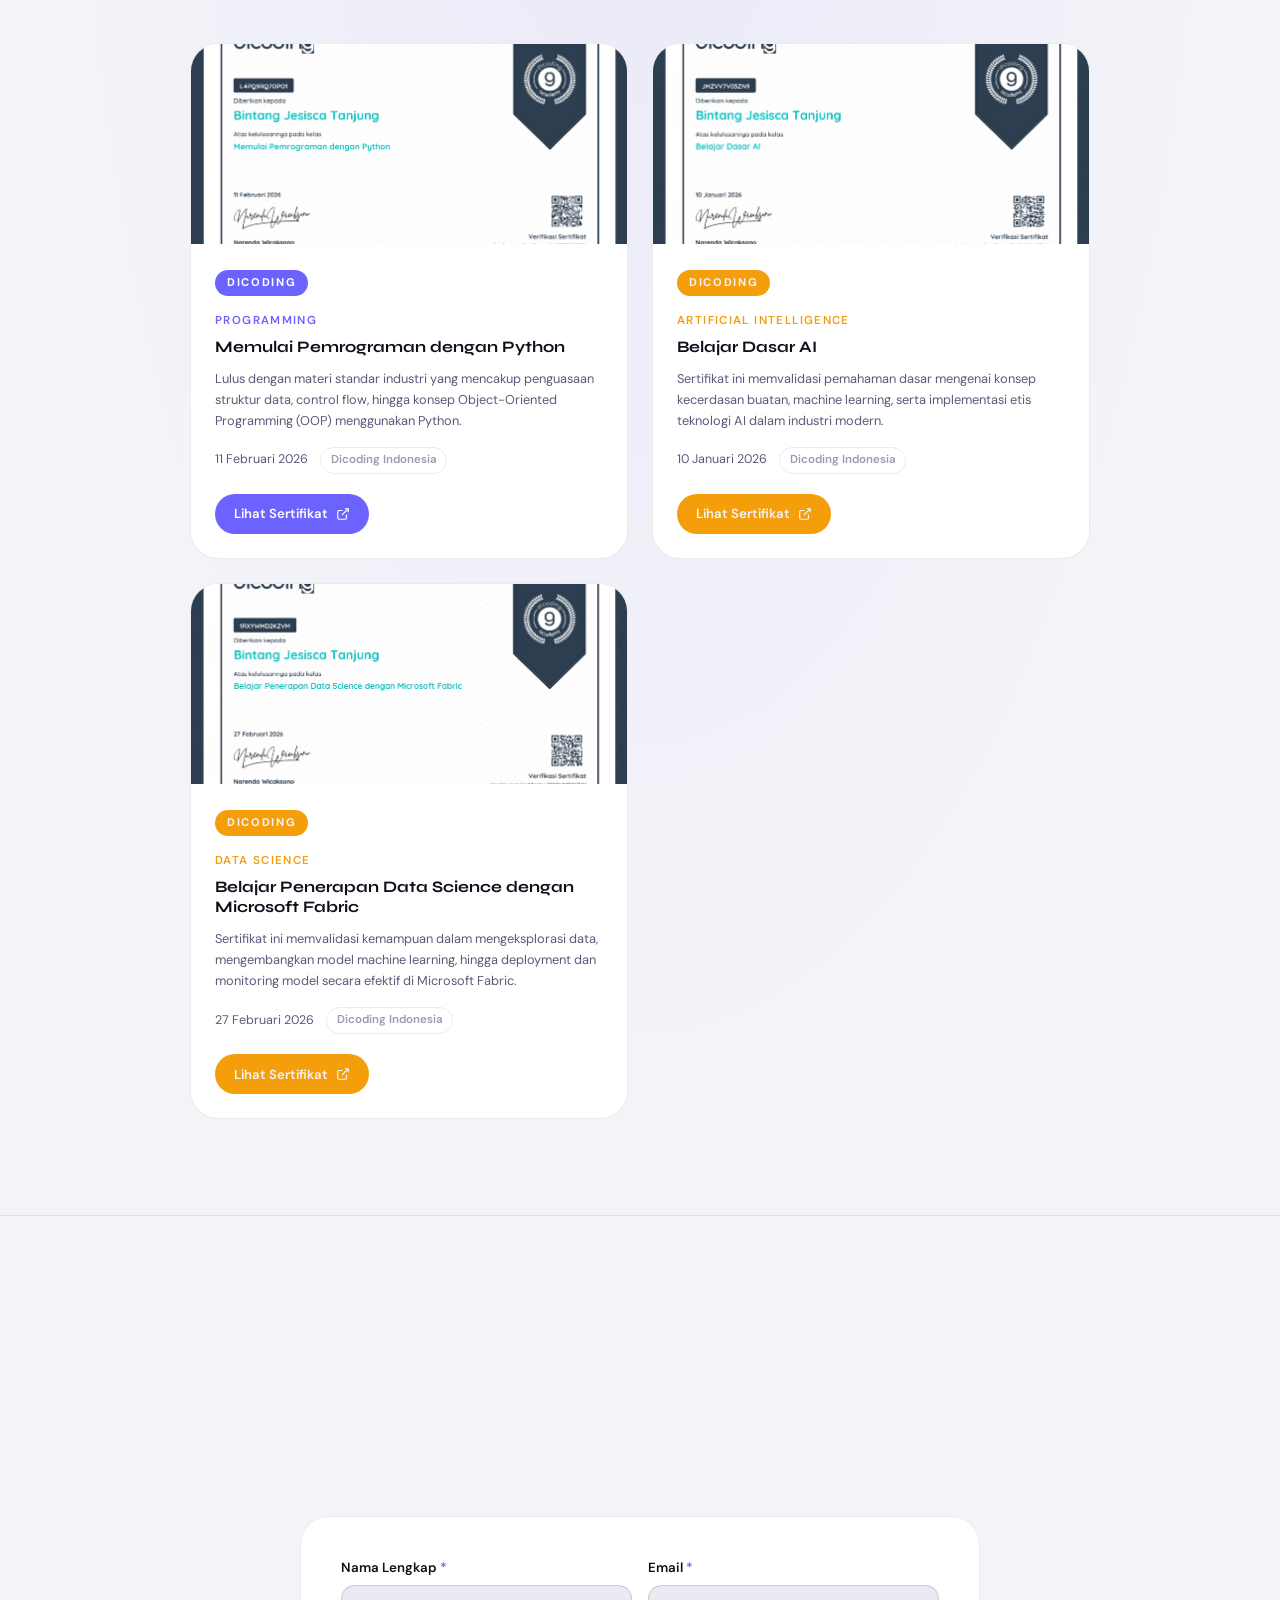
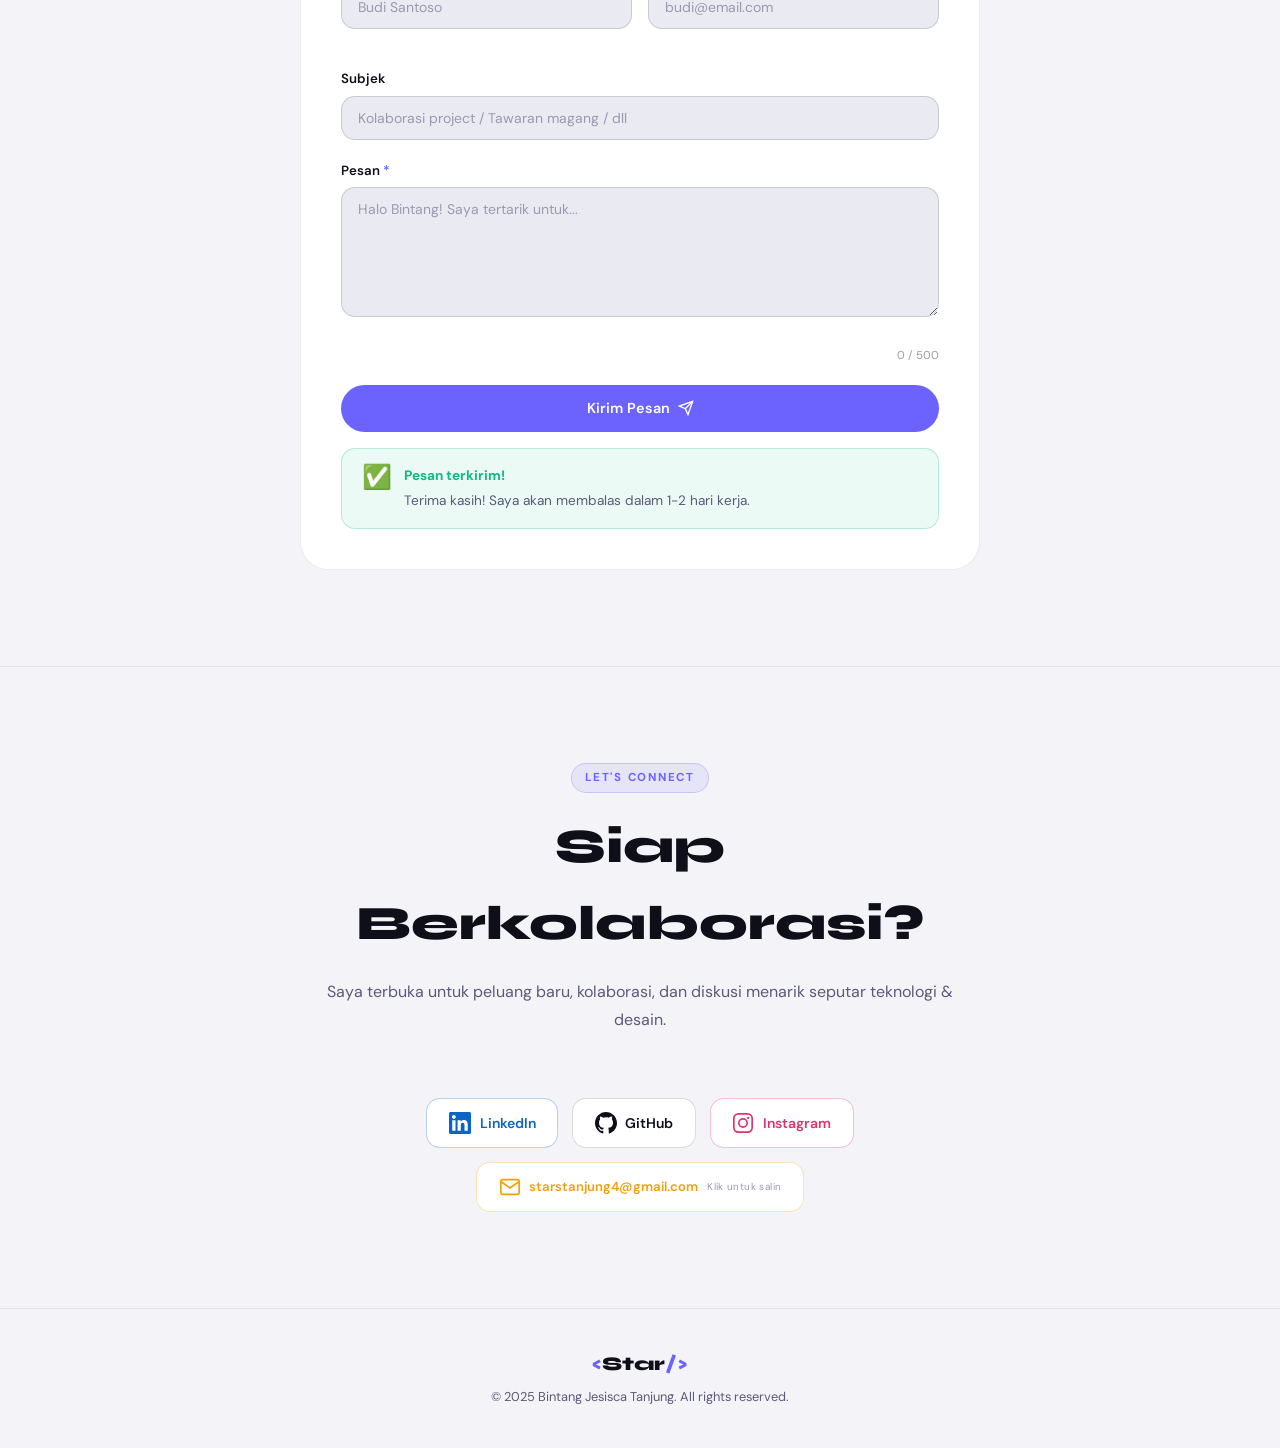
==== commit dcf355aa: "Update index.html" ====
--- a/index.html
+++ b/index.html
@@ -5,24 +5,24 @@
   <meta name="viewport" content="width=device-width, initial-scale=1.0" />
 
   <!-- ===== SEO ===== -->
-  <title>Bintang Tanjung — Software Engineer, Designer & Content Creator</title>
-  <meta name="description" content="Portfolio Bintang Jesisca Tanjung, Software Engineer, UI Designer, dan Content Creator dari Institut Teknologi Del. Template CapCut dengan 7.9M+ tayangan, web developer, dan desainer visual." />
-  <meta name="keywords" content="software engineer, frontend developer, web developer, portfolio, JavaScript, Python, React, Institut Teknologi Del, Bintang Tanjung" />
+  <title>Bintang Tanjung — Software Engineering, Designer & Content Creator</title>
+  <meta name="description" content="Portfolio Bintang Jesisca Tanjung, Software Engineering, UI Designer, dan Content Creator dari Institut Teknologi Del. Template CapCut dengan 7.9M+ tayangan, web developer, dan desainer visual." />
+  <meta name="keywords" content="software engineering, frontend developer, web developer, portfolio, JavaScript, Python, React, Institut Teknologi Del, Bintang Tanjung" />
   <meta name="author" content="Bintang Jesisca Tanjung" />
   <meta name="robots" content="index, follow" />
 
   <!-- ===== OPEN GRAPH ===== -->
   <meta property="og:type"        content="website" />
   <meta property="og:url"         content="https://bintangtanjung.dev/" />
-  <meta property="og:title"       content="Bintang Tanjung — Software Engineer & UI Designer" />
-  <meta property="og:description" content="Portfolio Bintang Jesisca Tanjung — Software Engineer yang passionate tentang clean code dan desain visual yang memukau." />
+  <meta property="og:title"       content="Bintang Tanjung — Software Engineering & UI Designer" />
+  <meta property="og:description" content="Portfolio Bintang Jesisca Tanjung — Software Engineering yang passionate tentang clean code dan desain visual yang memukau." />
   <meta property="og:image"       content="https://bintangtanjung.dev/assets/images/og-image.jpg" />
   <meta property="og:locale"      content="id_ID" />
 
   <!-- ===== TWITTER CARD ===== -->
   <meta name="twitter:card"        content="summary_large_image" />
-  <meta name="twitter:title"       content="Bintang Tanjung — Software Engineer" />
-  <meta name="twitter:description" content="Portfolio Bintang Jesisca Tanjung, Software Engineer & UI Designer." />
+  <meta name="twitter:title"       content="Bintang Tanjung — Software Engineering" />
+  <meta name="twitter:description" content="Portfolio Bintang Jesisca Tanjung, Software Engineering & UI Designer." />
   <meta name="twitter:image"       content="https://bintangtanjung.dev/assets/images/og-image.jpg" />
 
   <!-- Fonts -->
@@ -110,7 +110,7 @@
           </div>
           <h1 class="hero-title reveal">
             Software<br/>
-            <span class="title-accent">Engineer</span><br/>
+            <span class="title-accent">Engineering</span><br/>
             &amp; Creator
           </h1>
           <p class="hero-desc reveal">
@@ -148,7 +148,7 @@
             <div class="code-body">
               <pre><code><span class="c-keyword">const</span> <span class="c-var">developer</span> = {
   <span class="c-prop">name</span>: <span class="c-str">"Bintang Jesisca Tanjung"</span>,
-  <span class="c-prop">role</span>: <span class="c-str">"Software Engineer"</span>,
+  <span class="c-prop">role</span>: <span class="c-str">"Software Engineering"</span>,
   <span class="c-prop">skills</span>: [
     <span class="c-str">"JavaScript"</span>, <span class="c-str">"Python"</span>,
     <span class="c-str">"React"</span>, <span class="c-str">"Node.js"</span>,
@@ -164,6 +164,7 @@
           <div class="floating-tag tag-1">React ⚛</div>
           <div class="floating-tag tag-2">Canva 🎨</div>
           <div class="floating-tag tag-3">Figma ✦</div>
+          <div class="floating-tag tag-3">Adobe PhotoShop ✦</div>
         </div>
       </div>
       <div class="hero-scroll-hint" aria-hidden="true">
@@ -177,7 +178,7 @@
       <div class="about-container">
         <div class="about-text reveal">
           <span class="section-label">Tentang Saya</span>
-          <h2>Seorang Software Engineer yang peduli terhadap <em>detail &amp; desain</em></h2>
+          <h2>Seorang Software Engineering yang peduli terhadap <em>detail &amp; desain</em></h2>
           <p>Mahasiswa Software Engineering di Institut Teknologi Del yang juga memiliki ketertarikan kuat pada desain visual. Aktif di BEM dan UKM RDC, serta terus belajar melalui platform seperti Dicoding.</p>
         </div>
         <div class="about-skills reveal" aria-label="Daftar skill">
